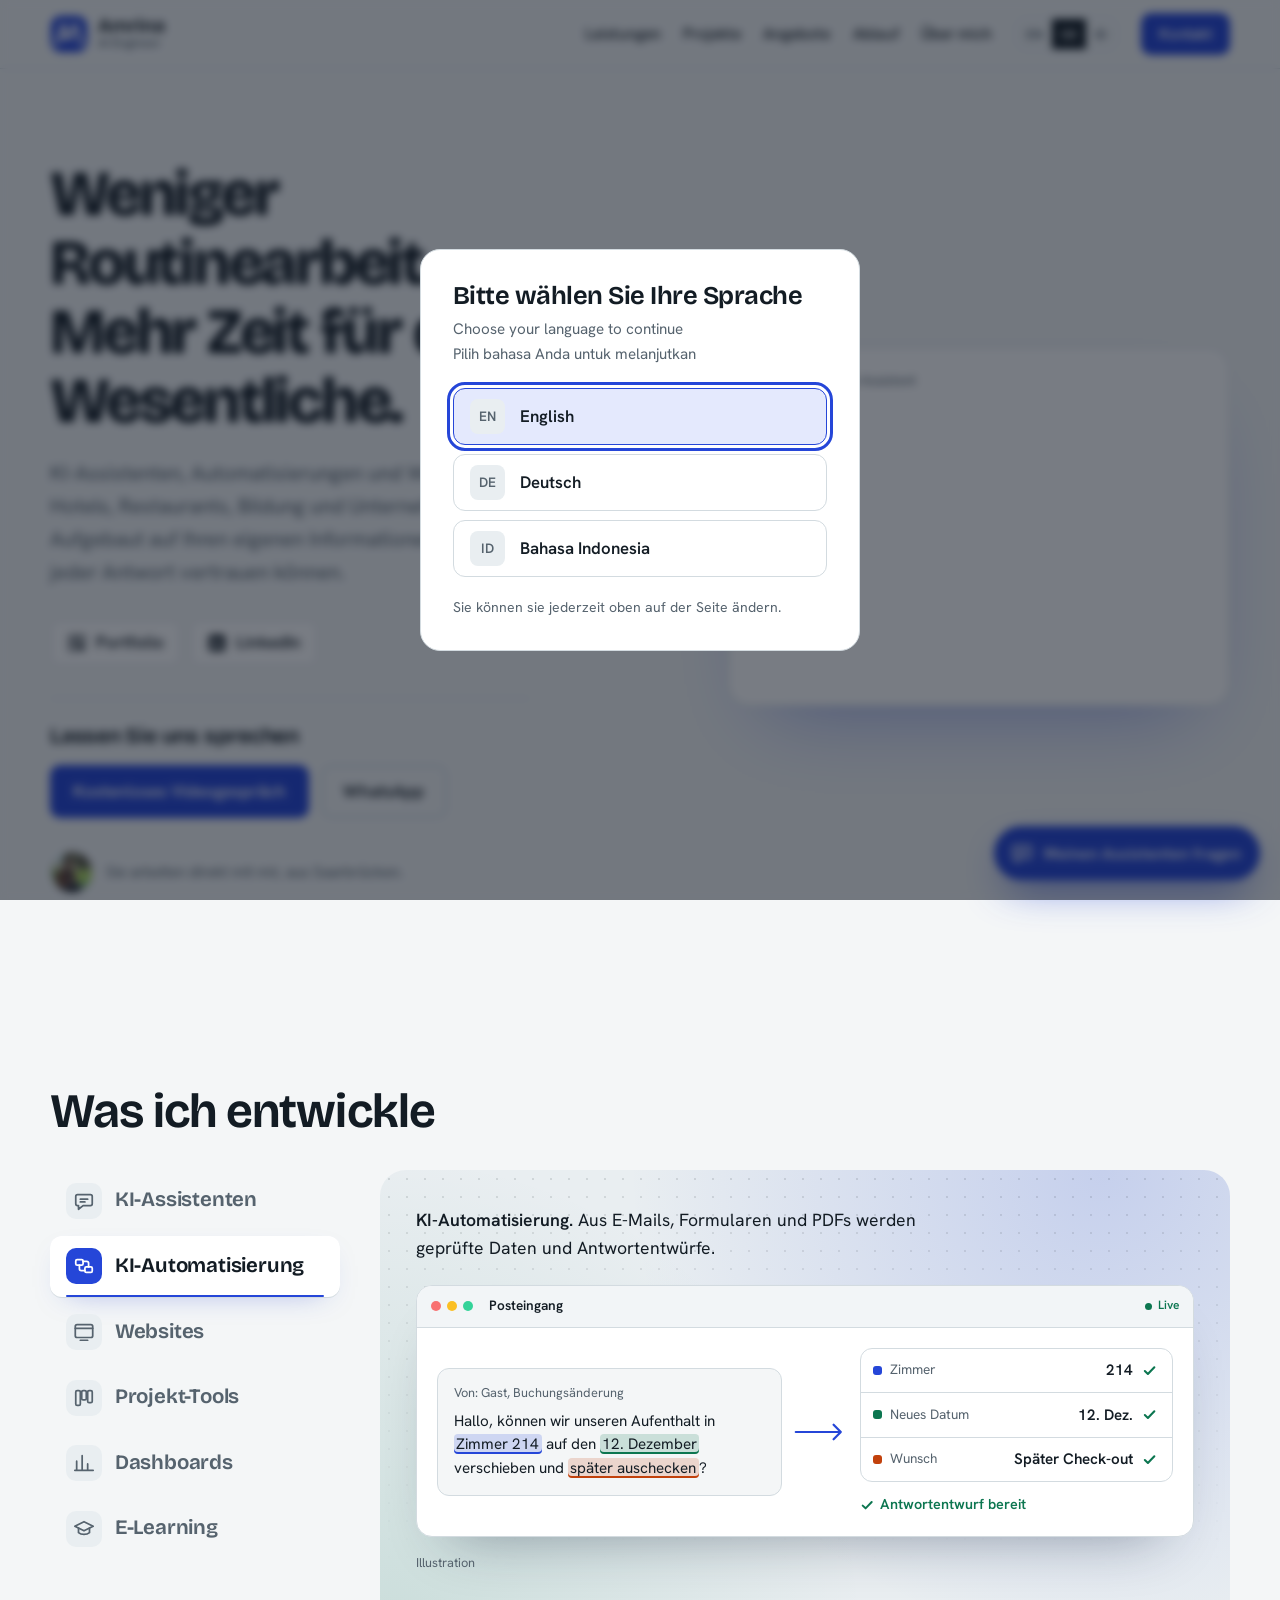
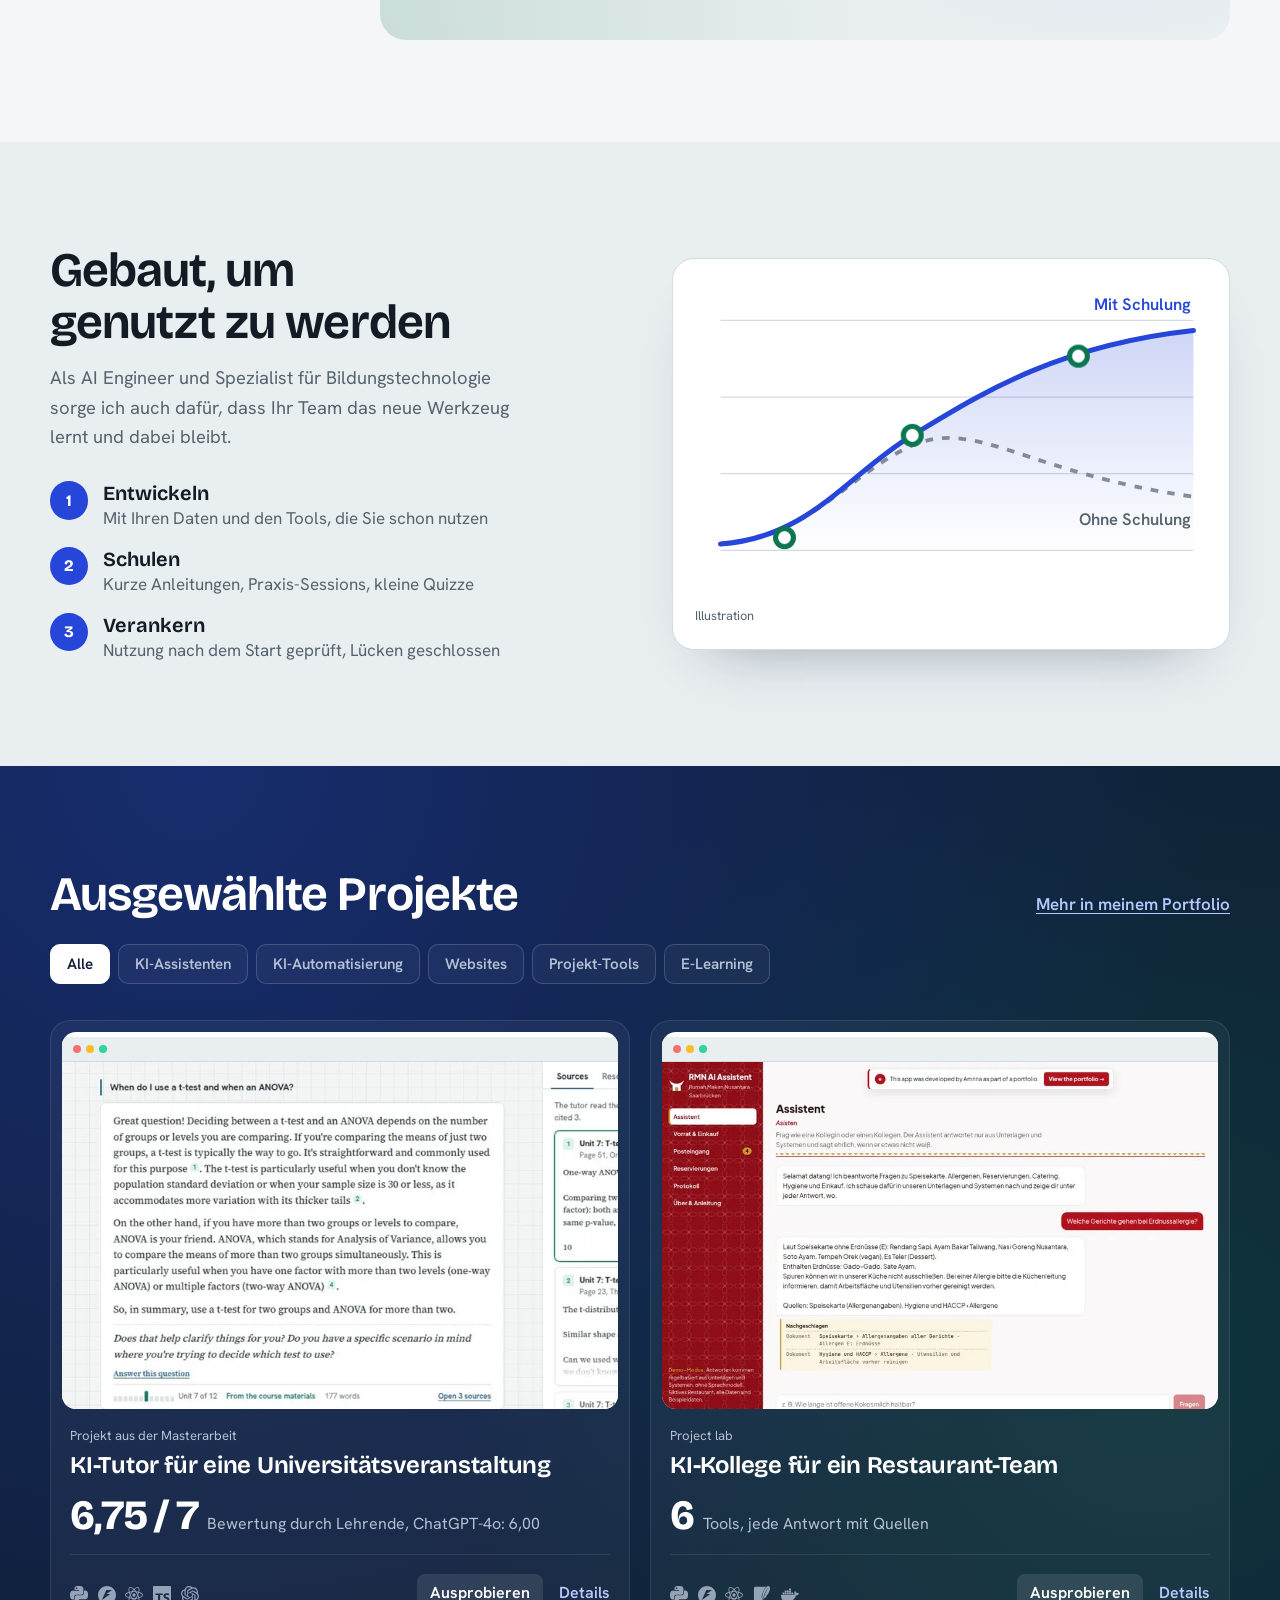
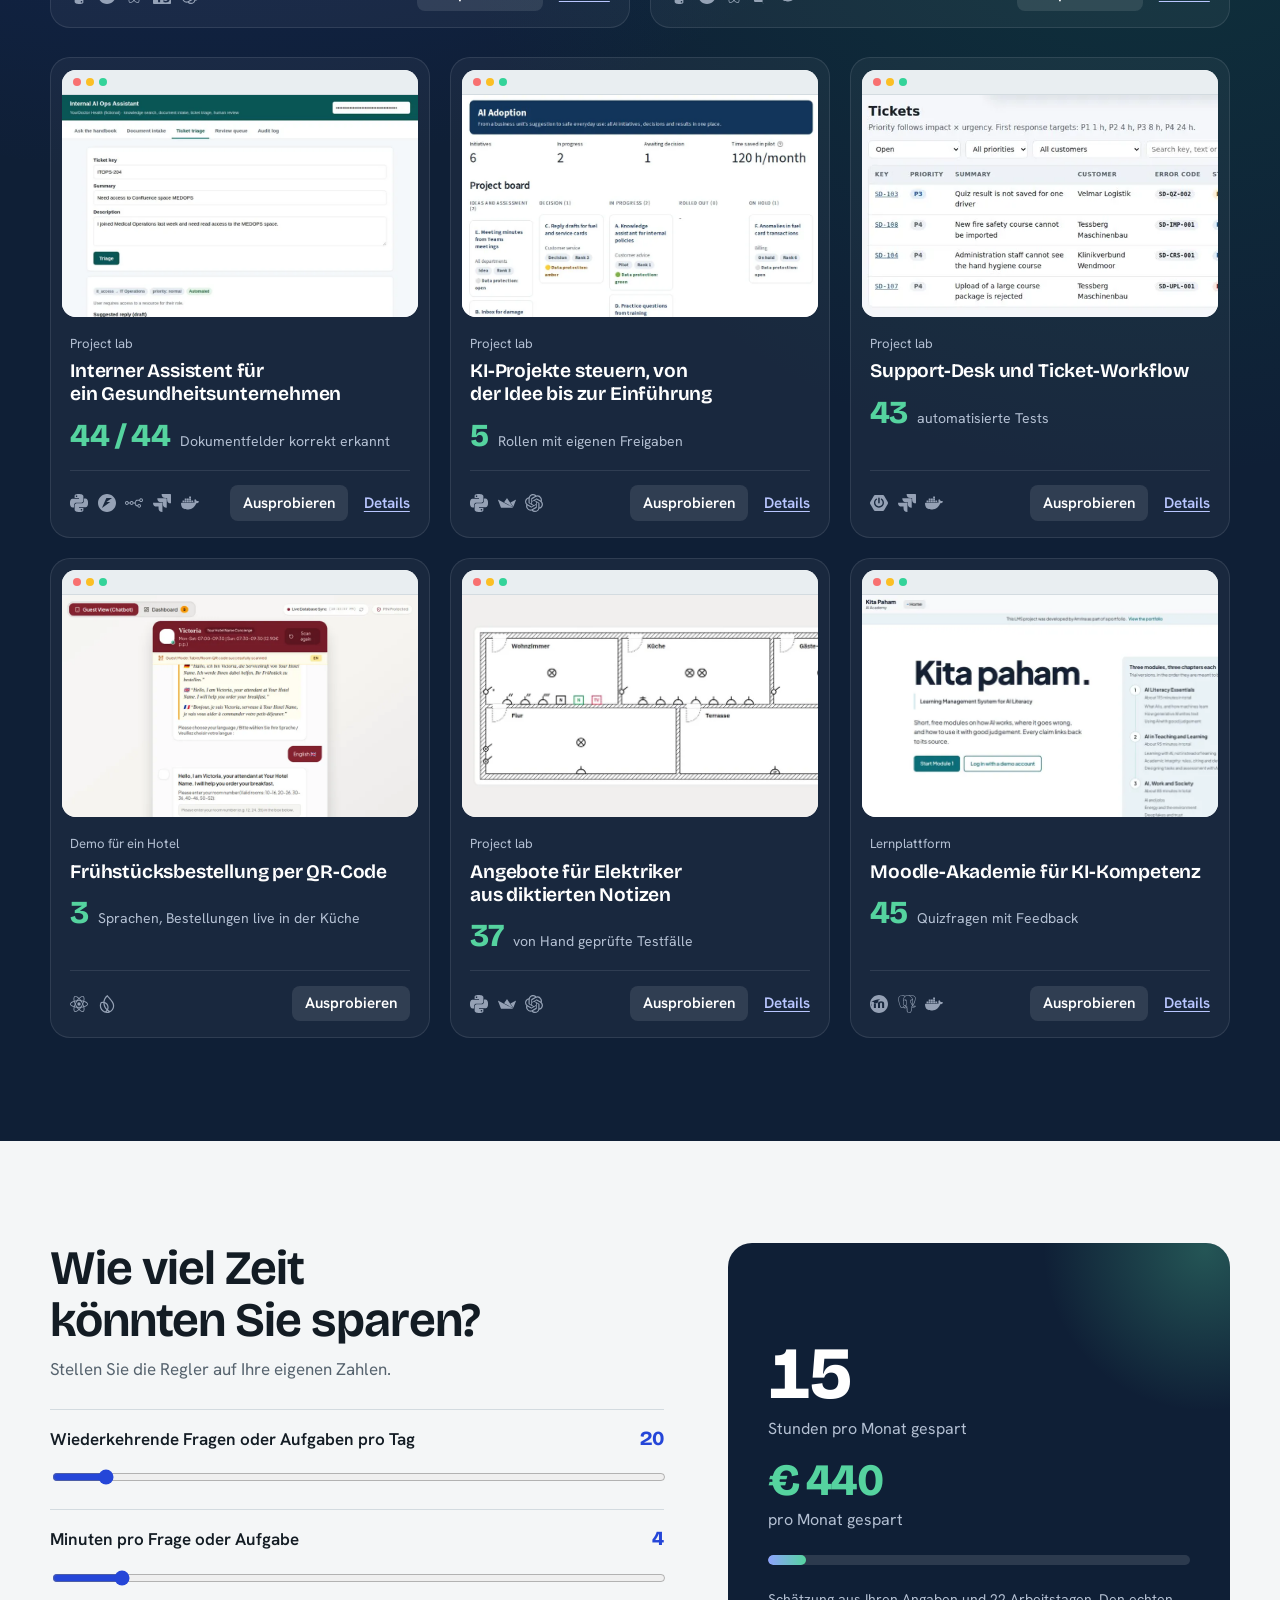
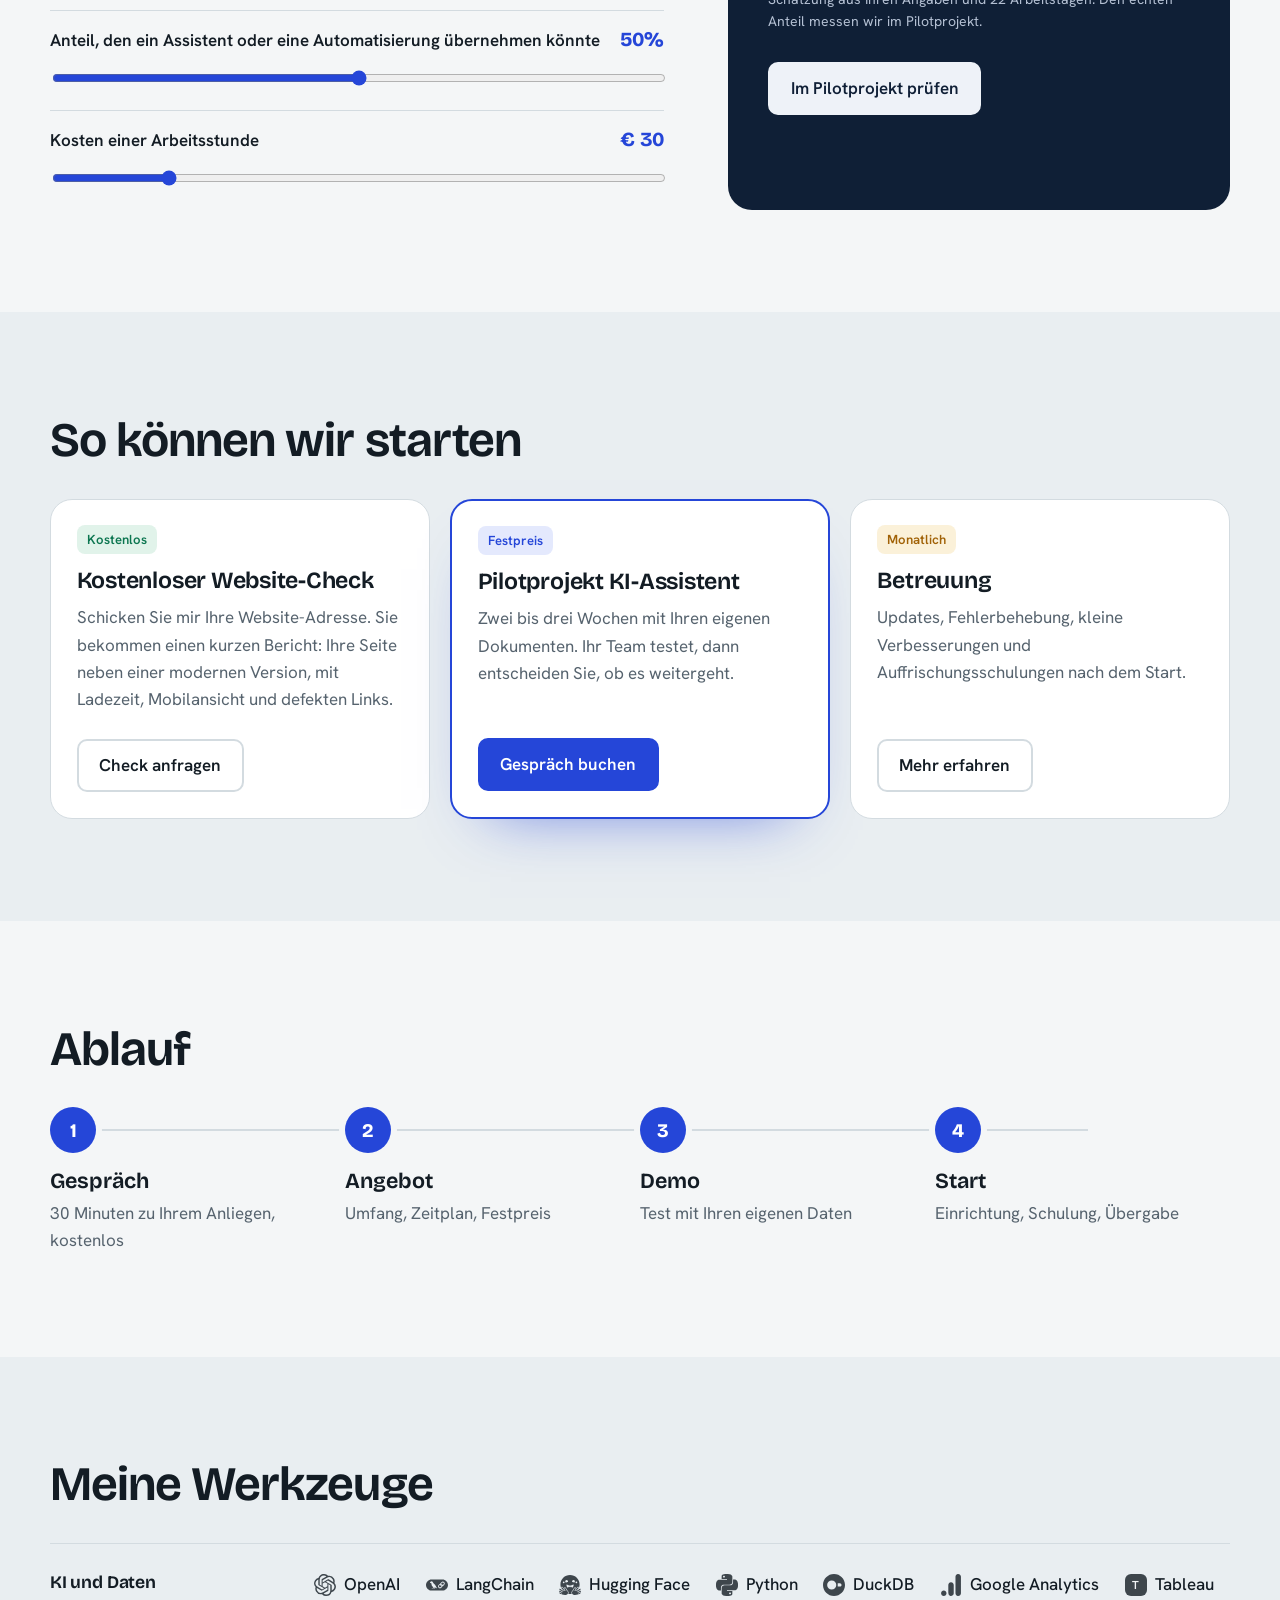
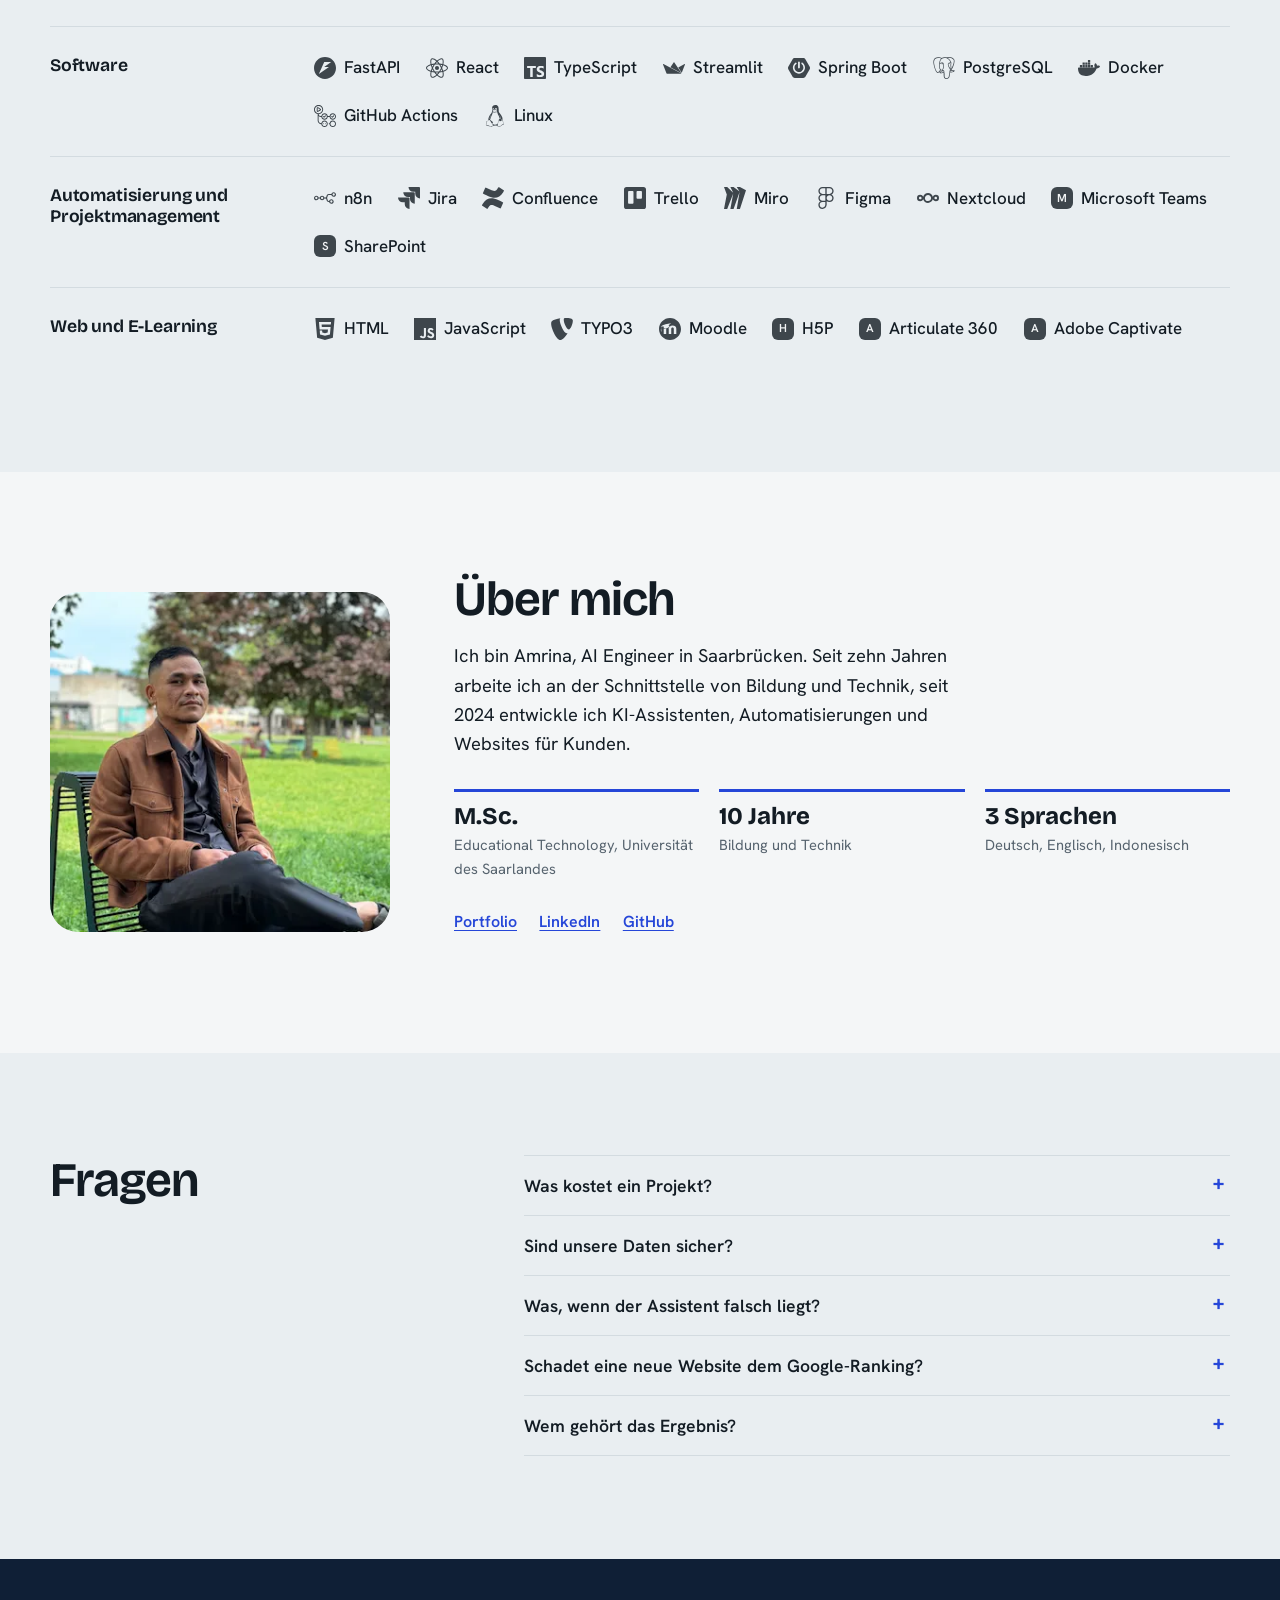
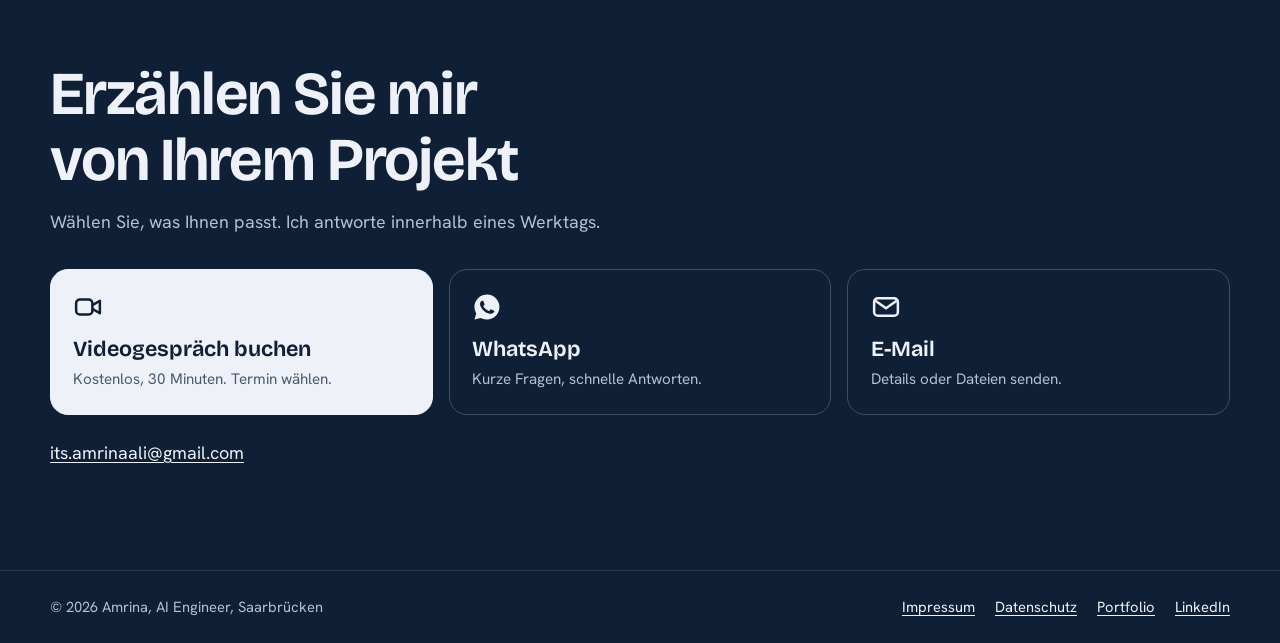
==== de/index.html @ 798f152b "Label own projects as Project lab" ====
<!doctype html>
<html lang="de">
<head>
<meta charset="utf-8">
<meta name="viewport" content="width=device-width, initial-scale=1">
<title>Amrina, AI Engineer: KI-Assistenten, Automatisierung und Websites</title>
<meta name="description" content="Hallo, ich bin Amrina, AI Engineer und Spezialist für Bildungstechnologie mit 10 Jahren Erfahrung. Ich helfe Unternehmen, Schulen und Organisationen, mit KI-Assistenten, Automatisierung und Websites Zeit zu sparen.">
<link rel="canonical" href="https://sayamrina.github.io/amrinawork/de/">
<link rel="alternate" hreflang="en" href="https://sayamrina.github.io/amrinawork/">
<link rel="alternate" hreflang="de" href="https://sayamrina.github.io/amrinawork/de/">
<link rel="alternate" hreflang="id" href="https://sayamrina.github.io/amrinawork/id/">
<link rel="alternate" hreflang="x-default" href="https://sayamrina.github.io/amrinawork/">
<meta property="og:title" content="Amrina, AI Engineer: KI-Assistenten, Automatisierung und Websites">
<meta property="og:description" content="Hallo, ich bin Amrina, AI Engineer und Spezialist für Bildungstechnologie mit 10 Jahren Erfahrung. Ich helfe Unternehmen, Schulen und Organisationen, mit KI-Assistenten, Automatisierung und Websites Zeit zu sparen.">
<meta property="og:type" content="website">
<meta property="og:url" content="https://sayamrina.github.io/amrinawork/de/">
<meta property="og:image" content="https://sayamrina.github.io/amrinawork/img/amrina.webp">
<meta name="theme-color" content="#f4f6f7" media="(prefers-color-scheme: light)">
<meta name="theme-color" content="#0f1519" media="(prefers-color-scheme: dark)">
<link rel="icon" href="../favicon.svg" type="image/svg+xml">
<link rel="stylesheet" href="../fonts.css?v=e96711f1">
<link rel="stylesheet" href="../style.css?v=e96711f1">
</head>
<body data-lang="de">
<a class="skip" href="#main">Zum Inhalt springen</a>

<header class="top">
  <div class="wrap top-in">
    <a class="brand" href="#main"><svg class="mark" aria-hidden="true" width="38" height="38" xmlns="http://www.w3.org/2000/svg" viewBox="0 0 48 48"><rect x="1" y="1" width="46" height="46" rx="13" fill="#2546d8"/><path d="M8.5 36.5L16.5 11.5 24 31 31.5 11.5 39.5 36.5" fill="none" stroke="#fff" stroke-width="4.2" stroke-linecap="round" stroke-linejoin="round"/><path d="M12.6 28h7.4" stroke="#fff" stroke-width="4.2" stroke-linecap="round"/></svg><span>Amrina<small>AI Engineer</small></span></a>
    <button class="menu-btn" aria-expanded="false" aria-controls="nav">Menü</button>
    <nav id="nav" class="nav" aria-label="Main">
      <a href="#services">Leistungen</a>
      <a href="#work">Projekte</a>
      <a href="#offers">Angebote</a>
      <a href="#process">Ablauf</a>
      <a href="#about">Über mich</a>
    </nav>
    <div class="switch" role="group" aria-label="Sprache"><a href="../" data-lang="en" hreflang="en" lang="en" title="English">EN</a><a href="../de/" data-lang="de" hreflang="de" lang="de" aria-current="true" title="Deutsch">DE</a><a href="../id/" data-lang="id" hreflang="id" lang="id" title="Bahasa Indonesia">ID</a></div>
    <a class="btn btn-small" href="#contact">Kontakt</a>
  </div>
</header>

<main id="main">
<section class="hero">
  <div class="wrap hero-in">
    <div class="hero-copy">
      <h1>Weniger Routinearbeit.<br>Mehr Zeit für das Wesentliche.</h1>
      <p class="lede">KI-Assistenten, Automatisierungen und Websites für Hotels, Restaurants, Bildung und Unternehmen. Aufgebaut auf Ihren eigenen Informationen, damit Sie jeder Antwort vertrauen können.</p>
      <div class="hero-links" role="group" aria-label="Meine Arbeit">
        <a class="pill-link" href="https://sayamrina.github.io/" target="_blank" rel="noopener"><svg width="20" height="20" viewBox="0 0 24 24" aria-hidden="true"><rect x="3" y="3" width="7.5" height="7.5" rx="2" fill="none" stroke="currentColor" stroke-width="2"/><rect x="13.5" y="3" width="7.5" height="7.5" rx="2" fill="none" stroke="currentColor" stroke-width="2"/><rect x="3" y="13.5" width="7.5" height="7.5" rx="2" fill="none" stroke="currentColor" stroke-width="2"/><rect x="13.5" y="13.5" width="7.5" height="7.5" rx="2" fill="currentColor"/></svg>Portfolio</a>
        <a class="pill-link" href="https://www.linkedin.com/in/amrina-ali-487025119/" target="_blank" rel="noopener"><svg width="20" height="20" viewBox="0 0 24 24" aria-hidden="true"><rect x="2" y="2" width="20" height="20" rx="4" fill="currentColor"/><path d="M7 10v7M7 7v.01M11 17v-7m0 3.2c0-1.9 1.2-3.2 2.9-3.2 1.6 0 2.6 1.1 2.6 3.1V17" fill="none" stroke="var(--paper)" stroke-width="2.2" stroke-linecap="round"/></svg>LinkedIn</a>
      </div>
      <p class="lets">Lassen Sie uns sprechen</p>
      <p class="actions"><a class="btn" href="https://calendar.app.google/sSNyLLXYJH6unQuL9" target="_blank" rel="noopener">Kostenloses Videogespräch</a> <a class="btn btn-line" href="https://wa.me/4915129529331?text=Hallo%20Amrina%2C%20ich%20habe%20eine%20Frage%20zu%20einem%20Projekt%3A" target="_blank" rel="noopener">WhatsApp</a></p>
      <p class="me"><img src="../img/amrina.webp" alt="Amrina" width="44" height="44">Sie arbeiten direkt mit mir, aus Saarbrücken.</p>
    </div>
    <figure class="chat" aria-label="Beispiel: ein Hotel-Assistent">
      <figcaption>Beispiel: ein Hotel-Assistent</figcaption>
      <div class="msg msg-guest">Haben Sie Zimmer mit Gartenblick? Ist das Frühstück inklusive?</div>
      <div class="typing" aria-hidden="true"><i></i><i></i><i></i></div>
      <div class="msg msg-ai">Ja, der Gartenflügel blickt auf den Innengarten und den Pool. Im Tarif „Übernachtung mit Frühstück“ ist das Frühstück enthalten<sup><a href="#src1">1</a></sup>.</div>
      <div class="source" id="src1"><span class="source-n">1</span><div><span class="source-t">Quelle</span><b>Zimmerpreise 2026.pdf</b>, Seite 2</div></div>
    </figure>
  </div>
</section>

<section id="services" class="block">
  <div class="wrap">
    <h2>Was ich entwickle</h2>
    <div class="bench">
      <div class="tabs" role="tablist" aria-label="Was ich entwickle">
<button role="tab" id="tab-chat" aria-controls="panel-chat" aria-selected="true"><svg class="tab-ic" width="22" height="22" viewBox="0 0 24 24" aria-hidden="true" fill="none" stroke="currentColor" stroke-width="1.9" stroke-linecap="round" stroke-linejoin="round"><path d="M5 5h14a2 2 0 0 1 2 2v8a2 2 0 0 1-2 2h-8l-5 4v-4H5a2 2 0 0 1-2-2V7a2 2 0 0 1 2-2z"/><path d="M8 10h8M8 13h5"/></svg><span>KI-Assistenten</span><i class="prog" aria-hidden="true"></i></button>
<button role="tab" id="tab-auto" aria-controls="panel-auto" aria-selected="false" tabindex="-1"><svg class="tab-ic" width="22" height="22" viewBox="0 0 24 24" aria-hidden="true" fill="none" stroke="currentColor" stroke-width="1.9" stroke-linecap="round" stroke-linejoin="round"><rect x="3" y="5" width="8" height="6" rx="1.5"/><rect x="13" y="13" width="8" height="6" rx="1.5"/><path d="M7 11v4a2 2 0 0 0 2 2h4M17 13V9a2 2 0 0 0-2-2h-4"/></svg><span>KI-Automatisierung</span><i class="prog" aria-hidden="true"></i></button>
<button role="tab" id="tab-web" aria-controls="panel-web" aria-selected="false" tabindex="-1"><svg class="tab-ic" width="22" height="22" viewBox="0 0 24 24" aria-hidden="true" fill="none" stroke="currentColor" stroke-width="1.9" stroke-linecap="round" stroke-linejoin="round"><rect x="2.5" y="4" width="19" height="14" rx="2"/><path d="M2.5 8h19M8 21h8"/></svg><span>Websites</span><i class="prog" aria-hidden="true"></i></button>
<button role="tab" id="tab-pm" aria-controls="panel-pm" aria-selected="false" tabindex="-1"><svg class="tab-ic" width="22" height="22" viewBox="0 0 24 24" aria-hidden="true" fill="none" stroke="currentColor" stroke-width="1.9" stroke-linecap="round" stroke-linejoin="round"><rect x="3" y="4" width="5" height="16" rx="1.5"/><rect x="9.5" y="4" width="5" height="10" rx="1.5"/><rect x="16" y="4" width="5" height="13" rx="1.5"/></svg><span>Projekt-Tools</span><i class="prog" aria-hidden="true"></i></button>
<button role="tab" id="tab-dash" aria-controls="panel-dash" aria-selected="false" tabindex="-1"><svg class="tab-ic" width="22" height="22" viewBox="0 0 24 24" aria-hidden="true" fill="none" stroke="currentColor" stroke-width="1.9" stroke-linecap="round" stroke-linejoin="round"><path d="M4 20V10M10 20V4M16 20v-7M22 20H2"/></svg><span>Dashboards</span><i class="prog" aria-hidden="true"></i></button>
<button role="tab" id="tab-learn" aria-controls="panel-learn" aria-selected="false" tabindex="-1"><svg class="tab-ic" width="22" height="22" viewBox="0 0 24 24" aria-hidden="true" fill="none" stroke="currentColor" stroke-width="1.9" stroke-linecap="round" stroke-linejoin="round"><path d="M2 9l10-5 10 5-10 5-10-5z"/><path d="M6 11v5c3 2.5 9 2.5 12 0v-5"/></svg><span>E-Learning</span><i class="prog" aria-hidden="true"></i></button>
      </div>
      <div class="stage">
<div class="panel run" role="tabpanel" id="panel-chat" aria-labelledby="tab-chat">
  <p class="panel-line"><b>KI-Assistenten.</b> Antwortet aus Ihren Dokumenten, zeigt die Quelle und übergibt an Ihr Team, wenn er unsicher ist.</p>
  <div class="win">
  <div class="win-bar"><i></i><i></i><i></i><span class="win-title">Gäste-Assistent</span><span class="live">Live</span></div>
  <div class="win-body"><div class="vz-chat">
  <div class="b b-guest s1">Darf ich meinen Hund mitbringen?</div>
  <div class="dots s2" aria-hidden="true"><i></i><i></i><i></i></div>
  <div class="b b-ai s3">Dazu finde ich nichts in unserer Hausordnung. Ich habe Ihre Frage an die Rezeption weitergegeben.</div>
  <div class="handover s4"><svg width="18" height="18" viewBox="0 0 20 20" aria-hidden="true"><circle cx="10" cy="7" r="3.2" fill="currentColor"/><path d="M3.5 17c.8-3.2 3.4-5 6.5-5s5.7 1.8 6.5 5" fill="currentColor"/></svg>Übergeben an: Rezeption</div>
  <div class="toast s5"><svg class="ck" width="16" height="16" viewBox="0 0 16 16" aria-hidden="true"><path d="M3 8.5l3.2 3L13 4.5" fill="none" stroke="currentColor" stroke-width="2.2" stroke-linecap="round" stroke-linejoin="round"/></svg>Rezeption informiert</div>
</div></div>
</div>
  <p class="panel-cap">Illustration</p>
</div>
<div class="panel" role="tabpanel" id="panel-auto" aria-labelledby="tab-auto" hidden>
  <p class="panel-line"><b>KI-Automatisierung.</b> Aus E-Mails, Formularen und PDFs werden geprüfte Daten und Antwortentwürfe.</p>
  <div class="win">
  <div class="win-bar"><i></i><i></i><i></i><span class="win-title">Posteingang</span><span class="live">Live</span></div>
  <div class="win-body"><div class="vz-auto">
  <div class="mail"><p class="mail-from">Von: Gast, Buchungsänderung</p><p>Hallo, können wir unseren Aufenthalt in <mark class="hl h1">Zimmer 214</mark> auf den <mark class="hl h2">12. Dezember</mark> verschieben und <mark class="hl h3">später auschecken</mark>?</p><span class="scan" aria-hidden="true"></span></div>
  <svg class="flow" width="54" height="24" viewBox="0 0 60 24" aria-hidden="true"><path d="M2 12h50m-8-8 8 8-8 8" fill="none" stroke="currentColor" stroke-width="2.5" stroke-linecap="round" stroke-linejoin="round"/></svg>
  <div class="fields"><ul><li class="f1"><span><i class="dot h1"></i>Zimmer</span><b>214</b><svg class="ck" width="16" height="16" viewBox="0 0 16 16" aria-hidden="true"><path d="M3 8.5l3.2 3L13 4.5" fill="none" stroke="currentColor" stroke-width="2.2" stroke-linecap="round" stroke-linejoin="round"/></svg></li><li class="f2"><span><i class="dot h2"></i>Neues Datum</span><b>12. Dez.</b><svg class="ck" width="16" height="16" viewBox="0 0 16 16" aria-hidden="true"><path d="M3 8.5l3.2 3L13 4.5" fill="none" stroke="currentColor" stroke-width="2.2" stroke-linecap="round" stroke-linejoin="round"/></svg></li><li class="f3"><span><i class="dot h3"></i>Wunsch</span><b>Später Check-out</b><svg class="ck" width="16" height="16" viewBox="0 0 16 16" aria-hidden="true"><path d="M3 8.5l3.2 3L13 4.5" fill="none" stroke="currentColor" stroke-width="2.2" stroke-linecap="round" stroke-linejoin="round"/></svg></li></ul><p class="done"><svg class="ck" width="16" height="16" viewBox="0 0 16 16" aria-hidden="true"><path d="M3 8.5l3.2 3L13 4.5" fill="none" stroke="currentColor" stroke-width="2.2" stroke-linecap="round" stroke-linejoin="round"/></svg>Antwortentwurf bereit</p></div>
</div></div>
</div>
  <p class="panel-cap">Illustration</p>
</div>
<div class="panel" role="tabpanel" id="panel-web" aria-labelledby="tab-web" hidden>
  <p class="panel-line"><b>Websites.</b> Schnelle, mobile Websites und Relaunches, die Marke und Google-Ranking erhalten.</p>
  <div class="win">
  <div class="win-bar"><i></i><i></i><i></i><span class="win-title">Website</span><span class="live">Live</span></div>
  <div class="win-body"><div class="vz-web">
  <div class="browser"><div class="bar"><i></i><i></i><i></i><span></span></div><div class="viewport"><img src="../img/web.webp" alt="" width="900" height="563" loading="lazy"></div></div>
  <div class="phone"><img src="../img/web.webp" alt="" width="900" height="563" loading="lazy"></div>
  <ul class="checks"><li class="c1"><svg class="ck" width="16" height="16" viewBox="0 0 16 16" aria-hidden="true"><path d="M3 8.5l3.2 3L13 4.5" fill="none" stroke="currentColor" stroke-width="2.2" stroke-linecap="round" stroke-linejoin="round"/></svg>Mobil optimiert</li><li class="c2"><svg class="ck" width="16" height="16" viewBox="0 0 16 16" aria-hidden="true"><path d="M3 8.5l3.2 3L13 4.5" fill="none" stroke="currentColor" stroke-width="2.2" stroke-linecap="round" stroke-linejoin="round"/></svg>Schnell geladen</li><li class="c3"><svg class="ck" width="16" height="16" viewBox="0 0 16 16" aria-hidden="true"><path d="M3 8.5l3.2 3L13 4.5" fill="none" stroke="currentColor" stroke-width="2.2" stroke-linecap="round" stroke-linejoin="round"/></svg>SEO erhalten</li></ul>
</div></div>
</div>
  <p class="panel-cap">Illustration</p>
</div>
<div class="panel" role="tabpanel" id="panel-pm" aria-labelledby="tab-pm" hidden>
  <p class="panel-line"><b>Projekt-Tools.</b> Tickets, Freigaben und Aufgabenboards mit Rollen, verbunden mit Jira, Trello oder Teams.</p>
  <div class="win">
  <div class="win-bar"><i></i><i></i><i></i><span class="win-title">Team-Board</span><span class="live">Live</span></div>
  <div class="win-body"><div class="vz-pm">
  <div class="col"><h4>Offen</h4>
    <div class="card new"><em class="p p1">P1</em><span>Gästebeschwerde beantworten</span><small class="assign">Zugewiesen: Rezeption</small></div>
    <div class="card"><em class="p p2">P2</em><span>Preisliste aktualisieren</span></div>
  </div>
  <div class="col"><h4>In Arbeit</h4><div class="card"><em class="p p3">P3</em><span>Jahresendangebot vorbereiten</span><div class="mini-track"><i></i></div></div></div>
  <div class="col"><h4>Erledigt</h4><div class="card done"><svg class="ck" width="16" height="16" viewBox="0 0 16 16" aria-hidden="true"><path d="M3 8.5l3.2 3L13 4.5" fill="none" stroke="currentColor" stroke-width="2.2" stroke-linecap="round" stroke-linejoin="round"/></svg><span>Neue Speisekarte online</span></div></div>
  <p class="pm-note">Neues Ticket aus einer E-Mail, automatisch eingestuft und zugewiesen</p>
</div></div>
</div>
  <p class="panel-cap">Illustration</p>
</div>
<div class="panel" role="tabpanel" id="panel-dash" aria-labelledby="tab-dash" hidden>
  <p class="panel-line"><b>Dashboards.</b> Ihre Kennzahlen auf einen Blick, automatisch aktualisiert.</p>
  <div class="win">
  <div class="win-bar"><i></i><i></i><i></i><span class="win-title">Übersicht</span><span class="live">Live</span></div>
  <div class="win-body"><div class="vz-dash">
  <div class="kpis"><div><b class="count" data-to="+18 %">+18 %</b><span>Direktbuchungen</span></div><div><b class="count" data-to="4">4</b><span>Offene Anfragen</span></div></div>
  <p class="dash-t">Buchungen pro Monat</p>
  <svg class="bars" width="300" height="140" viewBox="0 0 300 100" preserveAspectRatio="none" aria-hidden="true"><rect class="r" style="--i:0" x="4" y="62" width="17" height="38" rx="3"/><rect class="r" style="--i:1" x="29" y="56" width="17" height="44" rx="3"/><rect class="r" style="--i:2" x="54" y="59" width="17" height="41" rx="3"/><rect class="r" style="--i:3" x="79" y="48" width="17" height="52" rx="3"/><rect class="r" style="--i:4" x="104" y="42" width="17" height="58" rx="3"/><rect class="r" style="--i:5" x="129" y="45" width="17" height="55" rx="3"/><rect class="r" style="--i:6" x="154" y="34" width="17" height="66" rx="3"/><rect class="r" style="--i:7" x="179" y="28" width="17" height="72" rx="3"/><rect class="r" style="--i:8" x="204" y="31" width="17" height="69" rx="3"/><rect class="r" style="--i:9" x="229" y="20" width="17" height="80" rx="3"/><rect class="r" style="--i:10" x="254" y="14" width="17" height="86" rx="3"/><rect class="r" style="--i:11" x="279" y="6" width="17" height="94" rx="3"/><polyline class="trend" points="12.5,54 37.5,48 62.5,51 87.5,40 112.5,34 137.5,37 162.5,26 187.5,20 212.5,23 237.5,12 262.5,6 287.5,-2" fill="none" vector-effect="non-scaling-stroke"/></svg>
</div></div>
</div>
  <p class="panel-cap">Beispieldaten</p>
</div>
<div class="panel" role="tabpanel" id="panel-learn" aria-labelledby="tab-learn" hidden>
  <p class="panel-line"><b>E-Learning.</b> Moodle-Plattformen, interaktive Kurse und KI-Tutoren.</p>
  <div class="win">
  <div class="win-bar"><i></i><i></i><i></i><span class="win-title">Kurs</span><span class="live">Live</span></div>
  <div class="win-body"><div class="vz-learn">
  <ul class="mods"><li style="--w:100%"><span>Modul 1</span><div class="track"><i></i></div><svg class="ck" width="16" height="16" viewBox="0 0 16 16" aria-hidden="true"><path d="M3 8.5l3.2 3L13 4.5" fill="none" stroke="currentColor" stroke-width="2.2" stroke-linecap="round" stroke-linejoin="round"/></svg></li><li style="--w:60%"><span>Modul 2</span><div class="track"><i></i></div><em>60%</em></li><li style="--w:0%"><span>Modul 3</span><div class="track"><i></i></div><em class="unlock">Freigeschaltet</em></li></ul>
  <div class="award"><svg width="64" height="64" viewBox="0 0 48 48" aria-hidden="true"><circle cx="24" cy="20" r="15" fill="currentColor"/><path d="M15 32l-4 12 7-3 4 6 2-14m9-1 4 12-7-3-4 6-2-14" fill="currentColor" opacity=".55"/><path d="M24 11l2.8 5.7 6.2.9-4.5 4.4 1 6.2L24 25.3l-5.5 2.9 1-6.2-4.5-4.4 6.2-.9z" fill="#fff"/></svg><div><b>Badge erhalten</b><span>Zertifikat PDF</span></div></div>
</div></div>
</div>
  <p class="panel-cap">Illustration</p>
</div>
      </div>
    </div>
  </div>
</section>

<section id="adopt" class="block block-tint">
  <div class="wrap adopt">
    <div>
      <h2>Gebaut, um genutzt zu werden</h2>
      <p class="adopt-p">Als AI Engineer und Spezialist für Bildungstechnologie sorge ich auch dafür, dass Ihr Team das neue Werkzeug lernt und dabei bleibt.</p>
      <ol class="adopt-steps"><li><b>Entwickeln</b><span>Mit Ihren Daten und den Tools, die Sie schon nutzen</span></li><li><b>Schulen</b><span>Kurze Anleitungen, Praxis-Sessions, kleine Quizze</span></li><li><b>Verankern</b><span>Nutzung nach dem Start geprüft, Lücken geschlossen</span></li></ol>
    </div>
    <figure class="curve-card"><svg class="curve" viewBox="0 0 400 240" width="400" height="240" role="img" aria-label="Mit Schulung / Ohne Schulung">
  <defs><linearGradient id="cg-de" x1="0" x2="0" y1="0" y2="1"><stop offset="0" stop-color="currentColor" stop-opacity=".22"/><stop offset="1" stop-color="currentColor" stop-opacity="0"/></linearGradient></defs>
  <path class="grid" d="M20 210H390M20 150H390M20 90H390M20 30H390"/>
  <path class="with-fill" d="M20 205 C 90 200, 120 150, 170 120 S 280 50, 390 38 V210 H20Z" fill="url(#cg-de)"/>
  <path class="without" d="M20 205 C 90 200, 120 150, 170 128 S 260 150, 390 168"/>
  <path class="with" d="M20 205 C 90 200, 120 150, 170 120 S 280 50, 390 38"/>
  <g class="marks"><circle cx="70" cy="200" r="7"/><circle cx="170" cy="120" r="7"/><circle cx="300" cy="58" r="7"/></g>
  <text x="388" y="190" text-anchor="end" class="lbl-without">Ohne Schulung</text><text x="388" y="22" text-anchor="end" class="lbl-with">Mit Schulung</text>
</svg><figcaption>Illustration</figcaption></figure>
  </div>
</section>

<section id="work" class="block block-dark">
  <div class="wrap">
    <div class="head-row"><h2>Ausgewählte Projekte</h2><a href="https://sayamrina.github.io/" target="_blank" rel="noopener">Mehr in meinem Portfolio</a></div>
    <div class="filters" role="group" aria-label="Ausgewählte Projekte"><button type="button" aria-pressed="true" data-cat="all">Alle</button><button type="button" aria-pressed="false" data-cat="chat">KI-Assistenten</button><button type="button" aria-pressed="false" data-cat="auto">KI-Automatisierung</button><button type="button" aria-pressed="false" data-cat="web">Websites</button><button type="button" aria-pressed="false" data-cat="pm">Projekt-Tools</button><button type="button" aria-pressed="false" data-cat="learn">E-Learning</button></div>
    <div class="cases">
<article class="case big" data-cats="chat learn">
  <a class="shot" href="https://sayamrina.github.io/erm-tutorai-2/open.html" target="_blank" rel="noopener" tabindex="-1" aria-hidden="true">
    <span class="shot-bar"><i></i><i></i><i></i></span>
    <img src="../img/erm.webp" alt="" loading="lazy">
    <span class="shot-cta">Ausprobieren</span>
  </a>
  <div class="case-body">
    <p class="kind">Projekt aus der Masterarbeit</p>
    <h3>KI-Tutor für eine Universitätsveranstaltung</h3>
    <p class="metric"><b>6,75 / 7</b><span>Bewertung durch Lehrende, ChatGPT-4o: 6,00</span></p>
    <div class="case-foot"><span class="stack"><span title="Python"><svg aria-hidden="true" fill="currentColor" width="18" height="18" viewBox="0 0 24 24" xmlns="http://www.w3.org/2000/svg"><path d="M14.25.18l.9.2.73.26.59.3.45.32.34.34.25.34.16.33.1.3.04.26.02.2-.01.13V8.5l-.05.63-.13.55-.21.46-.26.38-.3.31-.33.25-.35.19-.35.14-.33.1-.3.07-.26.04-.21.02H8.77l-.69.05-.59.14-.5.22-.41.27-.33.32-.27.35-.2.36-.15.37-.1.35-.07.32-.04.27-.02.21v3.06H3.17l-.21-.03-.28-.07-.32-.12-.35-.18-.36-.26-.36-.36-.35-.46-.32-.59-.28-.73-.21-.88-.14-1.05-.05-1.23.06-1.22.16-1.04.24-.87.32-.71.36-.57.4-.44.42-.33.42-.24.4-.16.36-.1.32-.05.24-.01h.16l.06.01h8.16v-.83H6.18l-.01-2.75-.02-.37.05-.34.11-.31.17-.28.25-.26.31-.23.38-.2.44-.18.51-.15.58-.12.64-.1.71-.06.77-.04.84-.02 1.27.05zm-6.3 1.98l-.23.33-.08.41.08.41.23.34.33.22.41.09.41-.09.33-.22.23-.34.08-.41-.08-.41-.23-.33-.33-.22-.41-.09-.41.09zm13.09 3.95l.28.06.32.12.35.18.36.27.36.35.35.47.32.59.28.73.21.88.14 1.04.05 1.23-.06 1.23-.16 1.04-.24.86-.32.71-.36.57-.4.45-.42.33-.42.24-.4.16-.36.09-.32.05-.24.02-.16-.01h-8.22v.82h5.84l.01 2.76.02.36-.05.34-.11.31-.17.29-.25.25-.31.24-.38.2-.44.17-.51.15-.58.13-.64.09-.71.07-.77.04-.84.01-1.27-.04-1.07-.14-.9-.2-.73-.25-.59-.3-.45-.33-.34-.34-.25-.34-.16-.33-.1-.3-.04-.25-.02-.2.01-.13v-5.34l.05-.64.13-.54.21-.46.26-.38.3-.32.33-.24.35-.2.35-.14.33-.1.3-.06.26-.04.21-.02.13-.01h5.84l.69-.05.59-.14.5-.21.41-.28.33-.32.27-.35.2-.36.15-.36.1-.35.07-.32.04-.28.02-.21V6.07h2.09l.14.01zm-6.47 14.25l-.23.33-.08.41.08.41.23.33.33.23.41.08.41-.08.33-.23.23-.33.08-.41-.08-.41-.23-.33-.33-.23-.41-.08-.41.08z"/></svg><span class="sr">Python</span></span><span title="FastAPI"><svg aria-hidden="true" fill="currentColor" width="18" height="18" viewBox="0 0 24 24" xmlns="http://www.w3.org/2000/svg"><path d="M12 .0387C5.3729.0384.0003 5.3931 0 11.9988c-.001 6.6066 5.372 11.9628 12 11.9625 6.628.0003 12.001-5.3559 12-11.9625-.0003-6.6057-5.3729-11.9604-12-11.96m-.829 5.4153h7.55l-7.5805 5.3284h5.1828L5.279 18.5436q2.9466-6.5444 5.892-13.0896"/></svg><span class="sr">FastAPI</span></span><span title="React"><svg aria-hidden="true" fill="currentColor" width="18" height="18" viewBox="0 0 24 24" xmlns="http://www.w3.org/2000/svg"><path d="M14.23 12.004a2.236 2.236 0 0 1-2.235 2.236 2.236 2.236 0 0 1-2.236-2.236 2.236 2.236 0 0 1 2.235-2.236 2.236 2.236 0 0 1 2.236 2.236zm2.648-10.69c-1.346 0-3.107.96-4.888 2.622-1.78-1.653-3.542-2.602-4.887-2.602-.41 0-.783.093-1.106.278-1.375.793-1.683 3.264-.973 6.365C1.98 8.917 0 10.42 0 12.004c0 1.59 1.99 3.097 5.043 4.03-.704 3.113-.39 5.588.988 6.38.32.187.69.275 1.102.275 1.345 0 3.107-.96 4.888-2.624 1.78 1.654 3.542 2.603 4.887 2.603.41 0 .783-.09 1.106-.275 1.374-.792 1.683-3.263.973-6.365C22.02 15.096 24 13.59 24 12.004c0-1.59-1.99-3.097-5.043-4.032.704-3.11.39-5.587-.988-6.38-.318-.184-.688-.277-1.092-.278zm-.005 1.09v.006c.225 0 .406.044.558.127.666.382.955 1.835.73 3.704-.054.46-.142.945-.25 1.44-.96-.236-2.006-.417-3.107-.534-.66-.905-1.345-1.727-2.035-2.447 1.592-1.48 3.087-2.292 4.105-2.295zm-9.77.02c1.012 0 2.514.808 4.11 2.28-.686.72-1.37 1.537-2.02 2.442-1.107.117-2.154.298-3.113.538-.112-.49-.195-.964-.254-1.42-.23-1.868.054-3.32.714-3.707.19-.09.4-.127.563-.132zm4.882 3.05c.455.468.91.992 1.36 1.564-.44-.02-.89-.034-1.345-.034-.46 0-.915.01-1.36.034.44-.572.895-1.096 1.345-1.565zM12 8.1c.74 0 1.477.034 2.202.093.406.582.802 1.203 1.183 1.86.372.64.71 1.29 1.018 1.946-.308.655-.646 1.31-1.013 1.95-.38.66-.773 1.288-1.18 1.87-.728.063-1.466.098-2.21.098-.74 0-1.477-.035-2.202-.093-.406-.582-.802-1.204-1.183-1.86-.372-.64-.71-1.29-1.018-1.946.303-.657.646-1.313 1.013-1.954.38-.66.773-1.286 1.18-1.868.728-.064 1.466-.098 2.21-.098zm-3.635.254c-.24.377-.48.763-.704 1.16-.225.39-.435.782-.635 1.174-.265-.656-.49-1.31-.676-1.947.64-.15 1.315-.283 2.015-.386zm7.26 0c.695.103 1.365.23 2.006.387-.18.632-.405 1.282-.66 1.933-.2-.39-.41-.783-.64-1.174-.225-.392-.465-.774-.705-1.146zm3.063.675c.484.15.944.317 1.375.498 1.732.74 2.852 1.708 2.852 2.476-.005.768-1.125 1.74-2.857 2.475-.42.18-.88.342-1.355.493-.28-.958-.646-1.956-1.1-2.98.45-1.017.81-2.01 1.085-2.964zm-13.395.004c.278.96.645 1.957 1.1 2.98-.45 1.017-.812 2.01-1.086 2.964-.484-.15-.944-.318-1.37-.5-1.732-.737-2.852-1.706-2.852-2.474 0-.768 1.12-1.742 2.852-2.476.42-.18.88-.342 1.356-.494zm11.678 4.28c.265.657.49 1.312.676 1.948-.64.157-1.316.29-2.016.39.24-.375.48-.762.705-1.158.225-.39.435-.788.636-1.18zm-9.945.02c.2.392.41.783.64 1.175.23.39.465.772.705 1.143-.695-.102-1.365-.23-2.006-.386.18-.63.406-1.282.66-1.933zM17.92 16.32c.112.493.2.968.254 1.423.23 1.868-.054 3.32-.714 3.708-.147.09-.338.128-.563.128-1.012 0-2.514-.807-4.11-2.28.686-.72 1.37-1.536 2.02-2.44 1.107-.118 2.154-.3 3.113-.54zm-11.83.01c.96.234 2.006.415 3.107.532.66.905 1.345 1.727 2.035 2.446-1.595 1.483-3.092 2.295-4.11 2.295-.22-.005-.406-.05-.553-.132-.666-.38-.955-1.834-.73-3.703.054-.46.142-.944.25-1.438zm4.56.64c.44.02.89.034 1.345.034.46 0 .915-.01 1.36-.034-.44.572-.895 1.095-1.345 1.565-.455-.47-.91-.993-1.36-1.565z"/></svg><span class="sr">React</span></span><span title="TypeScript"><svg aria-hidden="true" fill="currentColor" width="18" height="18" viewBox="0 0 24 24" xmlns="http://www.w3.org/2000/svg"><path d="M1.125 0C.502 0 0 .502 0 1.125v21.75C0 23.498.502 24 1.125 24h21.75c.623 0 1.125-.502 1.125-1.125V1.125C24 .502 23.498 0 22.875 0zm17.363 9.75c.612 0 1.154.037 1.627.111a6.38 6.38 0 0 1 1.306.34v2.458a3.95 3.95 0 0 0-.643-.361 5.093 5.093 0 0 0-.717-.26 5.453 5.453 0 0 0-1.426-.2c-.3 0-.573.028-.819.086a2.1 2.1 0 0 0-.623.242c-.17.104-.3.229-.393.374a.888.888 0 0 0-.14.49c0 .196.053.373.156.529.104.156.252.304.443.444s.423.276.696.41c.273.135.582.274.926.416.47.197.892.407 1.266.628.374.222.695.473.963.753.268.279.472.598.614.957.142.359.214.776.214 1.253 0 .657-.125 1.21-.373 1.656a3.033 3.033 0 0 1-1.012 1.085 4.38 4.38 0 0 1-1.487.596c-.566.12-1.163.18-1.79.18a9.916 9.916 0 0 1-1.84-.164 5.544 5.544 0 0 1-1.512-.493v-2.63a5.033 5.033 0 0 0 3.237 1.2c.333 0 .624-.03.872-.09.249-.06.456-.144.623-.25.166-.108.29-.234.373-.38a1.023 1.023 0 0 0-.074-1.089 2.12 2.12 0 0 0-.537-.5 5.597 5.597 0 0 0-.807-.444 27.72 27.72 0 0 0-1.007-.436c-.918-.383-1.602-.852-2.053-1.405-.45-.553-.676-1.222-.676-2.005 0-.614.123-1.141.369-1.582.246-.441.58-.804 1.004-1.089a4.494 4.494 0 0 1 1.47-.629 7.536 7.536 0 0 1 1.77-.201zm-15.113.188h9.563v2.166H9.506v9.646H6.789v-9.646H3.375z"/></svg><span class="sr">TypeScript</span></span><span title="OpenAI"><svg aria-hidden="true" fill="currentColor" width="18" height="18" viewBox="0 0 24 24" xmlns="http://www.w3.org/2000/svg"><path d="M22.2819 9.8211a5.9847 5.9847 0 0 0-.5157-4.9108 6.0462 6.0462 0 0 0-6.5098-2.9A6.0651 6.0651 0 0 0 4.9807 4.1818a5.9847 5.9847 0 0 0-3.9977 2.9 6.0462 6.0462 0 0 0 .7427 7.0966 5.98 5.98 0 0 0 .511 4.9107 6.051 6.051 0 0 0 6.5146 2.9001A5.9847 5.9847 0 0 0 13.2599 24a6.0557 6.0557 0 0 0 5.7718-4.2058 5.9894 5.9894 0 0 0 3.9977-2.9001 6.0557 6.0557 0 0 0-.7475-7.0729zm-9.022 12.6081a4.4755 4.4755 0 0 1-2.8764-1.0408l.1419-.0804 4.7783-2.7582a.7948.7948 0 0 0 .3927-.6813v-6.7369l2.02 1.1686a.071.071 0 0 1 .038.052v5.5826a4.504 4.504 0 0 1-4.4945 4.4944zm-9.6607-4.1254a4.4708 4.4708 0 0 1-.5346-3.0137l.142.0852 4.783 2.7582a.7712.7712 0 0 0 .7806 0l5.8428-3.3685v2.3324a.0804.0804 0 0 1-.0332.0615L9.74 19.9502a4.4992 4.4992 0 0 1-6.1408-1.6464zM2.3408 7.8956a4.485 4.485 0 0 1 2.3655-1.9728V11.6a.7664.7664 0 0 0 .3879.6765l5.8144 3.3543-2.0201 1.1685a.0757.0757 0 0 1-.071 0l-4.8303-2.7865A4.504 4.504 0 0 1 2.3408 7.872zm16.5963 3.8558L13.1038 8.364 15.1192 7.2a.0757.0757 0 0 1 .071 0l4.8303 2.7913a4.4944 4.4944 0 0 1-.6765 8.1042v-5.6772a.79.79 0 0 0-.407-.667zm2.0107-3.0231l-.142-.0852-4.7735-2.7818a.7759.7759 0 0 0-.7854 0L9.409 9.2297V6.8974a.0662.0662 0 0 1 .0284-.0615l4.8303-2.7866a4.4992 4.4992 0 0 1 6.6802 4.66zM8.3065 12.863l-2.02-1.1638a.0804.0804 0 0 1-.038-.0567V6.0742a4.4992 4.4992 0 0 1 7.3757-3.4537l-.142.0805L8.704 5.459a.7948.7948 0 0 0-.3927.6813zm1.0976-2.3654l2.602-1.4998 2.6069 1.4998v2.9994l-2.5974 1.4997-2.6067-1.4997Z"/></svg><span class="sr">OpenAI</span></span></span><span class="case-links"><a class="try" href="https://sayamrina.github.io/erm-tutorai-2/open.html" target="_blank" rel="noopener">Ausprobieren</a><a class="details" href="https://sayamrina.github.io/erm-tutorai-2/" target="_blank" rel="noopener">Details</a></span></div>
  </div>
</article>
<article class="case big" data-cats="chat auto">
  <a class="shot" href="https://rmn-ai-assistent.onrender.com/" target="_blank" rel="noopener" tabindex="-1" aria-hidden="true">
    <span class="shot-bar"><i></i><i></i><i></i></span>
    <img src="../img/rmn.webp" alt="" loading="lazy">
    <span class="shot-cta">Ausprobieren</span>
  </a>
  <div class="case-body">
    <p class="kind">Project lab</p>
    <h3>KI-Kollege für ein Restaurant-Team</h3>
    <p class="metric"><b>6</b><span>Tools, jede Antwort mit Quellen</span></p>
    <div class="case-foot"><span class="stack"><span title="Python"><svg aria-hidden="true" fill="currentColor" width="18" height="18" viewBox="0 0 24 24" xmlns="http://www.w3.org/2000/svg"><path d="M14.25.18l.9.2.73.26.59.3.45.32.34.34.25.34.16.33.1.3.04.26.02.2-.01.13V8.5l-.05.63-.13.55-.21.46-.26.38-.3.31-.33.25-.35.19-.35.14-.33.1-.3.07-.26.04-.21.02H8.77l-.69.05-.59.14-.5.22-.41.27-.33.32-.27.35-.2.36-.15.37-.1.35-.07.32-.04.27-.02.21v3.06H3.17l-.21-.03-.28-.07-.32-.12-.35-.18-.36-.26-.36-.36-.35-.46-.32-.59-.28-.73-.21-.88-.14-1.05-.05-1.23.06-1.22.16-1.04.24-.87.32-.71.36-.57.4-.44.42-.33.42-.24.4-.16.36-.1.32-.05.24-.01h.16l.06.01h8.16v-.83H6.18l-.01-2.75-.02-.37.05-.34.11-.31.17-.28.25-.26.31-.23.38-.2.44-.18.51-.15.58-.12.64-.1.71-.06.77-.04.84-.02 1.27.05zm-6.3 1.98l-.23.33-.08.41.08.41.23.34.33.22.41.09.41-.09.33-.22.23-.34.08-.41-.08-.41-.23-.33-.33-.22-.41-.09-.41.09zm13.09 3.95l.28.06.32.12.35.18.36.27.36.35.35.47.32.59.28.73.21.88.14 1.04.05 1.23-.06 1.23-.16 1.04-.24.86-.32.71-.36.57-.4.45-.42.33-.42.24-.4.16-.36.09-.32.05-.24.02-.16-.01h-8.22v.82h5.84l.01 2.76.02.36-.05.34-.11.31-.17.29-.25.25-.31.24-.38.2-.44.17-.51.15-.58.13-.64.09-.71.07-.77.04-.84.01-1.27-.04-1.07-.14-.9-.2-.73-.25-.59-.3-.45-.33-.34-.34-.25-.34-.16-.33-.1-.3-.04-.25-.02-.2.01-.13v-5.34l.05-.64.13-.54.21-.46.26-.38.3-.32.33-.24.35-.2.35-.14.33-.1.3-.06.26-.04.21-.02.13-.01h5.84l.69-.05.59-.14.5-.21.41-.28.33-.32.27-.35.2-.36.15-.36.1-.35.07-.32.04-.28.02-.21V6.07h2.09l.14.01zm-6.47 14.25l-.23.33-.08.41.08.41.23.33.33.23.41.08.41-.08.33-.23.23-.33.08-.41-.08-.41-.23-.33-.33-.23-.41-.08-.41.08z"/></svg><span class="sr">Python</span></span><span title="FastAPI"><svg aria-hidden="true" fill="currentColor" width="18" height="18" viewBox="0 0 24 24" xmlns="http://www.w3.org/2000/svg"><path d="M12 .0387C5.3729.0384.0003 5.3931 0 11.9988c-.001 6.6066 5.372 11.9628 12 11.9625 6.628.0003 12.001-5.3559 12-11.9625-.0003-6.6057-5.3729-11.9604-12-11.96m-.829 5.4153h7.55l-7.5805 5.3284h5.1828L5.279 18.5436q2.9466-6.5444 5.892-13.0896"/></svg><span class="sr">FastAPI</span></span><span title="React"><svg aria-hidden="true" fill="currentColor" width="18" height="18" viewBox="0 0 24 24" xmlns="http://www.w3.org/2000/svg"><path d="M14.23 12.004a2.236 2.236 0 0 1-2.235 2.236 2.236 2.236 0 0 1-2.236-2.236 2.236 2.236 0 0 1 2.235-2.236 2.236 2.236 0 0 1 2.236 2.236zm2.648-10.69c-1.346 0-3.107.96-4.888 2.622-1.78-1.653-3.542-2.602-4.887-2.602-.41 0-.783.093-1.106.278-1.375.793-1.683 3.264-.973 6.365C1.98 8.917 0 10.42 0 12.004c0 1.59 1.99 3.097 5.043 4.03-.704 3.113-.39 5.588.988 6.38.32.187.69.275 1.102.275 1.345 0 3.107-.96 4.888-2.624 1.78 1.654 3.542 2.603 4.887 2.603.41 0 .783-.09 1.106-.275 1.374-.792 1.683-3.263.973-6.365C22.02 15.096 24 13.59 24 12.004c0-1.59-1.99-3.097-5.043-4.032.704-3.11.39-5.587-.988-6.38-.318-.184-.688-.277-1.092-.278zm-.005 1.09v.006c.225 0 .406.044.558.127.666.382.955 1.835.73 3.704-.054.46-.142.945-.25 1.44-.96-.236-2.006-.417-3.107-.534-.66-.905-1.345-1.727-2.035-2.447 1.592-1.48 3.087-2.292 4.105-2.295zm-9.77.02c1.012 0 2.514.808 4.11 2.28-.686.72-1.37 1.537-2.02 2.442-1.107.117-2.154.298-3.113.538-.112-.49-.195-.964-.254-1.42-.23-1.868.054-3.32.714-3.707.19-.09.4-.127.563-.132zm4.882 3.05c.455.468.91.992 1.36 1.564-.44-.02-.89-.034-1.345-.034-.46 0-.915.01-1.36.034.44-.572.895-1.096 1.345-1.565zM12 8.1c.74 0 1.477.034 2.202.093.406.582.802 1.203 1.183 1.86.372.64.71 1.29 1.018 1.946-.308.655-.646 1.31-1.013 1.95-.38.66-.773 1.288-1.18 1.87-.728.063-1.466.098-2.21.098-.74 0-1.477-.035-2.202-.093-.406-.582-.802-1.204-1.183-1.86-.372-.64-.71-1.29-1.018-1.946.303-.657.646-1.313 1.013-1.954.38-.66.773-1.286 1.18-1.868.728-.064 1.466-.098 2.21-.098zm-3.635.254c-.24.377-.48.763-.704 1.16-.225.39-.435.782-.635 1.174-.265-.656-.49-1.31-.676-1.947.64-.15 1.315-.283 2.015-.386zm7.26 0c.695.103 1.365.23 2.006.387-.18.632-.405 1.282-.66 1.933-.2-.39-.41-.783-.64-1.174-.225-.392-.465-.774-.705-1.146zm3.063.675c.484.15.944.317 1.375.498 1.732.74 2.852 1.708 2.852 2.476-.005.768-1.125 1.74-2.857 2.475-.42.18-.88.342-1.355.493-.28-.958-.646-1.956-1.1-2.98.45-1.017.81-2.01 1.085-2.964zm-13.395.004c.278.96.645 1.957 1.1 2.98-.45 1.017-.812 2.01-1.086 2.964-.484-.15-.944-.318-1.37-.5-1.732-.737-2.852-1.706-2.852-2.474 0-.768 1.12-1.742 2.852-2.476.42-.18.88-.342 1.356-.494zm11.678 4.28c.265.657.49 1.312.676 1.948-.64.157-1.316.29-2.016.39.24-.375.48-.762.705-1.158.225-.39.435-.788.636-1.18zm-9.945.02c.2.392.41.783.64 1.175.23.39.465.772.705 1.143-.695-.102-1.365-.23-2.006-.386.18-.63.406-1.282.66-1.933zM17.92 16.32c.112.493.2.968.254 1.423.23 1.868-.054 3.32-.714 3.708-.147.09-.338.128-.563.128-1.012 0-2.514-.807-4.11-2.28.686-.72 1.37-1.536 2.02-2.44 1.107-.118 2.154-.3 3.113-.54zm-11.83.01c.96.234 2.006.415 3.107.532.66.905 1.345 1.727 2.035 2.446-1.595 1.483-3.092 2.295-4.11 2.295-.22-.005-.406-.05-.553-.132-.666-.38-.955-1.834-.73-3.703.054-.46.142-.944.25-1.438zm4.56.64c.44.02.89.034 1.345.034.46 0 .915-.01 1.36-.034-.44.572-.895 1.095-1.345 1.565-.455-.47-.91-.993-1.36-1.565z"/></svg><span class="sr">React</span></span><span title="SQLite"><svg aria-hidden="true" fill="currentColor" width="18" height="18" viewBox="0 0 24 24" xmlns="http://www.w3.org/2000/svg"><path d="M21.678.521c-1.032-.92-2.28-.55-3.513.544a8.71 8.71 0 0 0-.547.535c-2.109 2.237-4.066 6.38-4.674 9.544.237.48.422 1.093.544 1.561a13.044 13.044 0 0 1 .164.703s-.019-.071-.096-.296l-.05-.146a1.689 1.689 0 0 0-.033-.08c-.138-.32-.518-.995-.686-1.289-.143.423-.27.818-.376 1.176.484.884.778 2.4.778 2.4s-.025-.099-.147-.442c-.107-.303-.644-1.244-.772-1.464-.217.804-.304 1.346-.226 1.478.152.256.296.698.422 1.186.286 1.1.485 2.44.485 2.44l.017.224a22.41 22.41 0 0 0 .056 2.748c.095 1.146.273 2.13.5 2.657l.155-.084c-.334-1.038-.47-2.399-.41-3.967.09-2.398.642-5.29 1.661-8.304 1.723-4.55 4.113-8.201 6.3-9.945-1.993 1.8-4.692 7.63-5.5 9.788-.904 2.416-1.545 4.684-1.931 6.857.666-2.037 2.821-2.912 2.821-2.912s1.057-1.304 2.292-3.166c-.74.169-1.955.458-2.362.629-.6.251-.762.337-.762.337s1.945-1.184 3.613-1.72C21.695 7.9 24.195 2.767 21.678.521m-18.573.543A1.842 1.842 0 0 0 1.27 2.9v16.608a1.84 1.84 0 0 0 1.835 1.834h9.418a22.953 22.953 0 0 1-.052-2.707c-.006-.062-.011-.141-.016-.2a27.01 27.01 0 0 0-.473-2.378c-.121-.47-.275-.898-.369-1.057-.116-.197-.098-.31-.097-.432 0-.12.015-.245.037-.386a9.98 9.98 0 0 1 .234-1.045l.217-.028c-.017-.035-.014-.065-.031-.097l-.041-.381a32.8 32.8 0 0 1 .382-1.194l.2-.019c-.008-.016-.01-.038-.018-.053l-.043-.316c.63-3.28 2.587-7.443 4.8-9.791.066-.069.133-.128.198-.194Z"/></svg><span class="sr">SQLite</span></span><span title="Docker"><svg aria-hidden="true" fill="currentColor" width="18" height="18" viewBox="0 0 24 24" xmlns="http://www.w3.org/2000/svg"><path d="M13.983 11.078h2.119a.186.186 0 00.186-.185V9.006a.186.186 0 00-.186-.186h-2.119a.185.185 0 00-.185.185v1.888c0 .102.083.185.185.185m-2.954-5.43h2.118a.186.186 0 00.186-.186V3.574a.186.186 0 00-.186-.185h-2.118a.185.185 0 00-.185.185v1.888c0 .102.082.185.185.185m0 2.716h2.118a.187.187 0 00.186-.186V6.29a.186.186 0 00-.186-.185h-2.118a.185.185 0 00-.185.185v1.887c0 .102.082.185.185.186m-2.93 0h2.12a.186.186 0 00.184-.186V6.29a.185.185 0 00-.185-.185H8.1a.185.185 0 00-.185.185v1.887c0 .102.083.185.185.186m-2.964 0h2.119a.186.186 0 00.185-.186V6.29a.185.185 0 00-.185-.185H5.136a.186.186 0 00-.186.185v1.887c0 .102.084.185.186.186m5.893 2.715h2.118a.186.186 0 00.186-.185V9.006a.186.186 0 00-.186-.186h-2.118a.185.185 0 00-.185.185v1.888c0 .102.082.185.185.185m-2.93 0h2.12a.185.185 0 00.184-.185V9.006a.185.185 0 00-.184-.186h-2.12a.185.185 0 00-.184.185v1.888c0 .102.083.185.185.185m-2.964 0h2.119a.185.185 0 00.185-.185V9.006a.185.185 0 00-.184-.186h-2.12a.186.186 0 00-.186.186v1.887c0 .102.084.185.186.185m-2.92 0h2.12a.185.185 0 00.184-.185V9.006a.185.185 0 00-.184-.186h-2.12a.185.185 0 00-.184.185v1.888c0 .102.082.185.185.185M23.763 9.89c-.065-.051-.672-.51-1.954-.51-.338.001-.676.03-1.01.087-.248-1.7-1.653-2.53-1.716-2.566l-.344-.199-.226.327c-.284.438-.49.922-.612 1.43-.23.97-.09 1.882.403 2.661-.595.332-1.55.413-1.744.42H.751a.751.751 0 00-.75.748 11.376 11.376 0 00.692 4.062c.545 1.428 1.355 2.48 2.41 3.124 1.18.723 3.1 1.137 5.275 1.137.983.003 1.963-.086 2.93-.266a12.248 12.248 0 003.823-1.389c.98-.567 1.86-1.288 2.61-2.136 1.252-1.418 1.998-2.997 2.553-4.4h.221c1.372 0 2.215-.549 2.68-1.009.309-.293.55-.65.707-1.046l.098-.288Z"/></svg><span class="sr">Docker</span></span></span><span class="case-links"><a class="try" href="https://rmn-ai-assistent.onrender.com/" target="_blank" rel="noopener">Ausprobieren</a><a class="details" href="https://sayamrina.github.io/rmn-ai-assistent/" target="_blank" rel="noopener">Details</a></span></div>
  </div>
</article>
<article class="case" data-cats="chat auto">
  <a class="shot" href="https://ops-assistant.streamlit.app/" target="_blank" rel="noopener" tabindex="-1" aria-hidden="true">
    <span class="shot-bar"><i></i><i></i><i></i></span>
    <img src="../img/ops.webp" alt="" loading="lazy">
    <span class="shot-cta">Ausprobieren</span>
  </a>
  <div class="case-body">
    <p class="kind">Project lab</p>
    <h3>Interner Assistent für ein Gesundheitsunternehmen</h3>
    <p class="metric"><b>44 / 44</b><span>Dokumentfelder korrekt erkannt</span></p>
    <div class="case-foot"><span class="stack"><span title="Python"><svg aria-hidden="true" fill="currentColor" width="18" height="18" viewBox="0 0 24 24" xmlns="http://www.w3.org/2000/svg"><path d="M14.25.18l.9.2.73.26.59.3.45.32.34.34.25.34.16.33.1.3.04.26.02.2-.01.13V8.5l-.05.63-.13.55-.21.46-.26.38-.3.31-.33.25-.35.19-.35.14-.33.1-.3.07-.26.04-.21.02H8.77l-.69.05-.59.14-.5.22-.41.27-.33.32-.27.35-.2.36-.15.37-.1.35-.07.32-.04.27-.02.21v3.06H3.17l-.21-.03-.28-.07-.32-.12-.35-.18-.36-.26-.36-.36-.35-.46-.32-.59-.28-.73-.21-.88-.14-1.05-.05-1.23.06-1.22.16-1.04.24-.87.32-.71.36-.57.4-.44.42-.33.42-.24.4-.16.36-.1.32-.05.24-.01h.16l.06.01h8.16v-.83H6.18l-.01-2.75-.02-.37.05-.34.11-.31.17-.28.25-.26.31-.23.38-.2.44-.18.51-.15.58-.12.64-.1.71-.06.77-.04.84-.02 1.27.05zm-6.3 1.98l-.23.33-.08.41.08.41.23.34.33.22.41.09.41-.09.33-.22.23-.34.08-.41-.08-.41-.23-.33-.33-.22-.41-.09-.41.09zm13.09 3.95l.28.06.32.12.35.18.36.27.36.35.35.47.32.59.28.73.21.88.14 1.04.05 1.23-.06 1.23-.16 1.04-.24.86-.32.71-.36.57-.4.45-.42.33-.42.24-.4.16-.36.09-.32.05-.24.02-.16-.01h-8.22v.82h5.84l.01 2.76.02.36-.05.34-.11.31-.17.29-.25.25-.31.24-.38.2-.44.17-.51.15-.58.13-.64.09-.71.07-.77.04-.84.01-1.27-.04-1.07-.14-.9-.2-.73-.25-.59-.3-.45-.33-.34-.34-.25-.34-.16-.33-.1-.3-.04-.25-.02-.2.01-.13v-5.34l.05-.64.13-.54.21-.46.26-.38.3-.32.33-.24.35-.2.35-.14.33-.1.3-.06.26-.04.21-.02.13-.01h5.84l.69-.05.59-.14.5-.21.41-.28.33-.32.27-.35.2-.36.15-.36.1-.35.07-.32.04-.28.02-.21V6.07h2.09l.14.01zm-6.47 14.25l-.23.33-.08.41.08.41.23.33.33.23.41.08.41-.08.33-.23.23-.33.08-.41-.08-.41-.23-.33-.33-.23-.41-.08-.41.08z"/></svg><span class="sr">Python</span></span><span title="FastAPI"><svg aria-hidden="true" fill="currentColor" width="18" height="18" viewBox="0 0 24 24" xmlns="http://www.w3.org/2000/svg"><path d="M12 .0387C5.3729.0384.0003 5.3931 0 11.9988c-.001 6.6066 5.372 11.9628 12 11.9625 6.628.0003 12.001-5.3559 12-11.9625-.0003-6.6057-5.3729-11.9604-12-11.96m-.829 5.4153h7.55l-7.5805 5.3284h5.1828L5.279 18.5436q2.9466-6.5444 5.892-13.0896"/></svg><span class="sr">FastAPI</span></span><span title="n8n"><svg aria-hidden="true" fill="currentColor" width="18" height="18" viewBox="0 0 24 24" xmlns="http://www.w3.org/2000/svg"><path d="M21.4737 5.6842c-1.1772 0-2.1663.8051-2.4468 1.8947h-2.8955c-1.235 0-2.289.893-2.492 2.111l-.1038.623a1.263 1.263 0 0 1-1.246 1.0555H11.289c-.2805-1.0896-1.2696-1.8947-2.4468-1.8947s-2.1663.8051-2.4467 1.8947H4.973c-.2805-1.0896-1.2696-1.8947-2.4468-1.8947C1.1311 9.4737 0 10.6047 0 12s1.131 2.5263 2.5263 2.5263c1.1772 0 2.1663-.8051 2.4468-1.8947h1.4223c.2804 1.0896 1.2696 1.8947 2.4467 1.8947 1.1772 0 2.1663-.8051 2.4468-1.8947h1.0008a1.263 1.263 0 0 1 1.2459 1.0555l.1038.623c.203 1.218 1.257 2.111 2.492 2.111h.3692c.2804 1.0895 1.2696 1.8947 2.4468 1.8947 1.3952 0 2.5263-1.131 2.5263-2.5263s-1.131-2.5263-2.5263-2.5263c-1.1772 0-2.1664.805-2.4468 1.8947h-.3692a1.263 1.263 0 0 1-1.246-1.0555l-.1037-.623A2.52 2.52 0 0 0 13.9607 12a2.52 2.52 0 0 0 .821-1.4794l.1038-.623a1.263 1.263 0 0 1 1.2459-1.0555h2.8955c.2805 1.0896 1.2696 1.8947 2.4468 1.8947 1.3952 0 2.5263-1.131 2.5263-2.5263s-1.131-2.5263-2.5263-2.5263m0 1.2632a1.263 1.263 0 0 1 1.2631 1.2631 1.263 1.263 0 0 1-1.2631 1.2632 1.263 1.263 0 0 1-1.2632-1.2632 1.263 1.263 0 0 1 1.2632-1.2631M2.5263 10.7368A1.263 1.263 0 0 1 3.7895 12a1.263 1.263 0 0 1-1.2632 1.2632A1.263 1.263 0 0 1 1.2632 12a1.263 1.263 0 0 1 1.2631-1.2632m6.3158 0A1.263 1.263 0 0 1 10.1053 12a1.263 1.263 0 0 1-1.2632 1.2632A1.263 1.263 0 0 1 7.579 12a1.263 1.263 0 0 1 1.2632-1.2632m10.1053 3.7895a1.263 1.263 0 0 1 1.2631 1.2632 1.263 1.263 0 0 1-1.2631 1.2631 1.263 1.263 0 0 1-1.2632-1.2631 1.263 1.263 0 0 1 1.2632-1.2632"/></svg><span class="sr">n8n</span></span><span title="Jira"><svg aria-hidden="true" fill="currentColor" width="18" height="18" viewBox="0 0 24 24" xmlns="http://www.w3.org/2000/svg"><path d="M11.571 11.513H0a5.218 5.218 0 0 0 5.232 5.215h2.13v2.057A5.215 5.215 0 0 0 12.575 24V12.518a1.005 1.005 0 0 0-1.005-1.005zm5.723-5.756H5.736a5.215 5.215 0 0 0 5.215 5.214h2.129v2.058a5.218 5.218 0 0 0 5.215 5.214V6.758a1.001 1.001 0 0 0-1.001-1.001zM23.013 0H11.455a5.215 5.215 0 0 0 5.215 5.215h2.129v2.057A5.215 5.215 0 0 0 24 12.483V1.005A1.001 1.001 0 0 0 23.013 0Z"/></svg><span class="sr">Jira</span></span><span title="Docker"><svg aria-hidden="true" fill="currentColor" width="18" height="18" viewBox="0 0 24 24" xmlns="http://www.w3.org/2000/svg"><path d="M13.983 11.078h2.119a.186.186 0 00.186-.185V9.006a.186.186 0 00-.186-.186h-2.119a.185.185 0 00-.185.185v1.888c0 .102.083.185.185.185m-2.954-5.43h2.118a.186.186 0 00.186-.186V3.574a.186.186 0 00-.186-.185h-2.118a.185.185 0 00-.185.185v1.888c0 .102.082.185.185.185m0 2.716h2.118a.187.187 0 00.186-.186V6.29a.186.186 0 00-.186-.185h-2.118a.185.185 0 00-.185.185v1.887c0 .102.082.185.185.186m-2.93 0h2.12a.186.186 0 00.184-.186V6.29a.185.185 0 00-.185-.185H8.1a.185.185 0 00-.185.185v1.887c0 .102.083.185.185.186m-2.964 0h2.119a.186.186 0 00.185-.186V6.29a.185.185 0 00-.185-.185H5.136a.186.186 0 00-.186.185v1.887c0 .102.084.185.186.186m5.893 2.715h2.118a.186.186 0 00.186-.185V9.006a.186.186 0 00-.186-.186h-2.118a.185.185 0 00-.185.185v1.888c0 .102.082.185.185.185m-2.93 0h2.12a.185.185 0 00.184-.185V9.006a.185.185 0 00-.184-.186h-2.12a.185.185 0 00-.184.185v1.888c0 .102.083.185.185.185m-2.964 0h2.119a.185.185 0 00.185-.185V9.006a.185.185 0 00-.184-.186h-2.12a.186.186 0 00-.186.186v1.887c0 .102.084.185.186.185m-2.92 0h2.12a.185.185 0 00.184-.185V9.006a.185.185 0 00-.184-.186h-2.12a.185.185 0 00-.184.185v1.888c0 .102.082.185.185.185M23.763 9.89c-.065-.051-.672-.51-1.954-.51-.338.001-.676.03-1.01.087-.248-1.7-1.653-2.53-1.716-2.566l-.344-.199-.226.327c-.284.438-.49.922-.612 1.43-.23.97-.09 1.882.403 2.661-.595.332-1.55.413-1.744.42H.751a.751.751 0 00-.75.748 11.376 11.376 0 00.692 4.062c.545 1.428 1.355 2.48 2.41 3.124 1.18.723 3.1 1.137 5.275 1.137.983.003 1.963-.086 2.93-.266a12.248 12.248 0 003.823-1.389c.98-.567 1.86-1.288 2.61-2.136 1.252-1.418 1.998-2.997 2.553-4.4h.221c1.372 0 2.215-.549 2.68-1.009.309-.293.55-.65.707-1.046l.098-.288Z"/></svg><span class="sr">Docker</span></span></span><span class="case-links"><a class="try" href="https://ops-assistant.streamlit.app/" target="_blank" rel="noopener">Ausprobieren</a><a class="details" href="https://sayamrina.github.io/ai-ops-assistant/" target="_blank" rel="noopener">Details</a></span></div>
  </div>
</article>
<article class="case" data-cats="pm learn">
  <a class="shot" href="https://ki-einfuehrung-amrina.streamlit.app/" target="_blank" rel="noopener" tabindex="-1" aria-hidden="true">
    <span class="shot-bar"><i></i><i></i><i></i></span>
    <img src="../img/kie.webp" alt="" loading="lazy">
    <span class="shot-cta">Ausprobieren</span>
  </a>
  <div class="case-body">
    <p class="kind">Project lab</p>
    <h3>KI-Projekte steuern, von der Idee bis zur Einführung</h3>
    <p class="metric"><b>5</b><span>Rollen mit eigenen Freigaben</span></p>
    <div class="case-foot"><span class="stack"><span title="Python"><svg aria-hidden="true" fill="currentColor" width="18" height="18" viewBox="0 0 24 24" xmlns="http://www.w3.org/2000/svg"><path d="M14.25.18l.9.2.73.26.59.3.45.32.34.34.25.34.16.33.1.3.04.26.02.2-.01.13V8.5l-.05.63-.13.55-.21.46-.26.38-.3.31-.33.25-.35.19-.35.14-.33.1-.3.07-.26.04-.21.02H8.77l-.69.05-.59.14-.5.22-.41.27-.33.32-.27.35-.2.36-.15.37-.1.35-.07.32-.04.27-.02.21v3.06H3.17l-.21-.03-.28-.07-.32-.12-.35-.18-.36-.26-.36-.36-.35-.46-.32-.59-.28-.73-.21-.88-.14-1.05-.05-1.23.06-1.22.16-1.04.24-.87.32-.71.36-.57.4-.44.42-.33.42-.24.4-.16.36-.1.32-.05.24-.01h.16l.06.01h8.16v-.83H6.18l-.01-2.75-.02-.37.05-.34.11-.31.17-.28.25-.26.31-.23.38-.2.44-.18.51-.15.58-.12.64-.1.71-.06.77-.04.84-.02 1.27.05zm-6.3 1.98l-.23.33-.08.41.08.41.23.34.33.22.41.09.41-.09.33-.22.23-.34.08-.41-.08-.41-.23-.33-.33-.22-.41-.09-.41.09zm13.09 3.95l.28.06.32.12.35.18.36.27.36.35.35.47.32.59.28.73.21.88.14 1.04.05 1.23-.06 1.23-.16 1.04-.24.86-.32.71-.36.57-.4.45-.42.33-.42.24-.4.16-.36.09-.32.05-.24.02-.16-.01h-8.22v.82h5.84l.01 2.76.02.36-.05.34-.11.31-.17.29-.25.25-.31.24-.38.2-.44.17-.51.15-.58.13-.64.09-.71.07-.77.04-.84.01-1.27-.04-1.07-.14-.9-.2-.73-.25-.59-.3-.45-.33-.34-.34-.25-.34-.16-.33-.1-.3-.04-.25-.02-.2.01-.13v-5.34l.05-.64.13-.54.21-.46.26-.38.3-.32.33-.24.35-.2.35-.14.33-.1.3-.06.26-.04.21-.02.13-.01h5.84l.69-.05.59-.14.5-.21.41-.28.33-.32.27-.35.2-.36.15-.36.1-.35.07-.32.04-.28.02-.21V6.07h2.09l.14.01zm-6.47 14.25l-.23.33-.08.41.08.41.23.33.33.23.41.08.41-.08.33-.23.23-.33.08-.41-.08-.41-.23-.33-.33-.23-.41-.08-.41.08z"/></svg><span class="sr">Python</span></span><span title="Streamlit"><svg aria-hidden="true" fill="currentColor" width="18" height="18" viewBox="0 0 24 24" xmlns="http://www.w3.org/2000/svg"><path d="M16.673 11.32l6.862-3.618c.233-.136.554.12.442.387L20.463 17.1zm-8.556-.229l3.473-5.187c.203-.328.578-.316.793-.028l7.886 11.75zm-3.375 7.25c-.28 0-.835-.284-.993-.716l-3.72-9.46c-.118-.331.139-.614.48-.464l19.474 10.306c-.149.147-.453.337-.72.334z"/></svg><span class="sr">Streamlit</span></span><span title="OpenAI"><svg aria-hidden="true" fill="currentColor" width="18" height="18" viewBox="0 0 24 24" xmlns="http://www.w3.org/2000/svg"><path d="M22.2819 9.8211a5.9847 5.9847 0 0 0-.5157-4.9108 6.0462 6.0462 0 0 0-6.5098-2.9A6.0651 6.0651 0 0 0 4.9807 4.1818a5.9847 5.9847 0 0 0-3.9977 2.9 6.0462 6.0462 0 0 0 .7427 7.0966 5.98 5.98 0 0 0 .511 4.9107 6.051 6.051 0 0 0 6.5146 2.9001A5.9847 5.9847 0 0 0 13.2599 24a6.0557 6.0557 0 0 0 5.7718-4.2058 5.9894 5.9894 0 0 0 3.9977-2.9001 6.0557 6.0557 0 0 0-.7475-7.0729zm-9.022 12.6081a4.4755 4.4755 0 0 1-2.8764-1.0408l.1419-.0804 4.7783-2.7582a.7948.7948 0 0 0 .3927-.6813v-6.7369l2.02 1.1686a.071.071 0 0 1 .038.052v5.5826a4.504 4.504 0 0 1-4.4945 4.4944zm-9.6607-4.1254a4.4708 4.4708 0 0 1-.5346-3.0137l.142.0852 4.783 2.7582a.7712.7712 0 0 0 .7806 0l5.8428-3.3685v2.3324a.0804.0804 0 0 1-.0332.0615L9.74 19.9502a4.4992 4.4992 0 0 1-6.1408-1.6464zM2.3408 7.8956a4.485 4.485 0 0 1 2.3655-1.9728V11.6a.7664.7664 0 0 0 .3879.6765l5.8144 3.3543-2.0201 1.1685a.0757.0757 0 0 1-.071 0l-4.8303-2.7865A4.504 4.504 0 0 1 2.3408 7.872zm16.5963 3.8558L13.1038 8.364 15.1192 7.2a.0757.0757 0 0 1 .071 0l4.8303 2.7913a4.4944 4.4944 0 0 1-.6765 8.1042v-5.6772a.79.79 0 0 0-.407-.667zm2.0107-3.0231l-.142-.0852-4.7735-2.7818a.7759.7759 0 0 0-.7854 0L9.409 9.2297V6.8974a.0662.0662 0 0 1 .0284-.0615l4.8303-2.7866a4.4992 4.4992 0 0 1 6.6802 4.66zM8.3065 12.863l-2.02-1.1638a.0804.0804 0 0 1-.038-.0567V6.0742a4.4992 4.4992 0 0 1 7.3757-3.4537l-.142.0805L8.704 5.459a.7948.7948 0 0 0-.3927.6813zm1.0976-2.3654l2.602-1.4998 2.6069 1.4998v2.9994l-2.5974 1.4997-2.6067-1.4997Z"/></svg><span class="sr">OpenAI</span></span></span><span class="case-links"><a class="try" href="https://ki-einfuehrung-amrina.streamlit.app/" target="_blank" rel="noopener">Ausprobieren</a><a class="details" href="https://sayamrina.github.io/ki-einfuehrung/" target="_blank" rel="noopener">Details</a></span></div>
  </div>
</article>
<article class="case" data-cats="pm">
  <a class="shot" href="https://solutiondesk.onrender.com/" target="_blank" rel="noopener" tabindex="-1" aria-hidden="true">
    <span class="shot-bar"><i></i><i></i><i></i></span>
    <img src="../img/solution.webp" alt="" loading="lazy">
    <span class="shot-cta">Ausprobieren</span>
  </a>
  <div class="case-body">
    <p class="kind">Project lab</p>
    <h3>Support-Desk und Ticket-Workflow</h3>
    <p class="metric"><b>43</b><span>automatisierte Tests</span></p>
    <div class="case-foot"><span class="stack"><span title="Spring Boot"><svg aria-hidden="true" fill="currentColor" width="18" height="18" viewBox="0 0 24 24" xmlns="http://www.w3.org/2000/svg"><path d="m23.693 10.7058-4.73-8.1844c-.4094-.7106-1.4166-1.2942-2.2402-1.2942H7.2725c-.819 0-1.8308.5836-2.2402 1.2942L.307 10.7058c-.4095.7106-.4095 1.873 0 2.5837l4.7252 8.189c.4094.7107 1.4166 1.2943 2.2402 1.2943h9.455c.819 0 1.826-.5836 2.2402-1.2942l4.7252-8.189c.4095-.7107.4095-1.8732 0-2.5838zM10.9763 5.7547c0-.5365.4377-.9742.9742-.9742s.9742.4377.9742.9742v5.8217c0 .5366-.4377.9742-.9742.9742s-.9742-.4376-.9742-.9742zm.9742 12.4294c-3.6427 0-6.6077-2.965-6.6077-6.6077.0047-2.0896.993-4.0521 2.6685-5.304a.8657.8657 0 0 1 1.2142.1788.8657.8657 0 0 1-.1788 1.2143c-2.1602 1.6048-2.612 4.6592-1.0072 6.8194 1.6049 2.1603 4.6593 2.612 6.8195 1.0072 1.2378-.9177 1.9673-2.372 1.9673-3.9157a4.8972 4.8972 0 0 0-1.9861-3.925c-.386-.2824-.466-.8284-.1836-1.2143.2824-.386.8283-.466 1.2143-.1835 1.6895 1.2471 2.6826 3.2238 2.6873 5.3228 0 3.6474-2.965 6.6077-6.6077 6.6077z"/></svg><span class="sr">Spring Boot</span></span><span title="Jira"><svg aria-hidden="true" fill="currentColor" width="18" height="18" viewBox="0 0 24 24" xmlns="http://www.w3.org/2000/svg"><path d="M11.571 11.513H0a5.218 5.218 0 0 0 5.232 5.215h2.13v2.057A5.215 5.215 0 0 0 12.575 24V12.518a1.005 1.005 0 0 0-1.005-1.005zm5.723-5.756H5.736a5.215 5.215 0 0 0 5.215 5.214h2.129v2.058a5.218 5.218 0 0 0 5.215 5.214V6.758a1.001 1.001 0 0 0-1.001-1.001zM23.013 0H11.455a5.215 5.215 0 0 0 5.215 5.215h2.129v2.057A5.215 5.215 0 0 0 24 12.483V1.005A1.001 1.001 0 0 0 23.013 0Z"/></svg><span class="sr">Jira</span></span><span title="Docker"><svg aria-hidden="true" fill="currentColor" width="18" height="18" viewBox="0 0 24 24" xmlns="http://www.w3.org/2000/svg"><path d="M13.983 11.078h2.119a.186.186 0 00.186-.185V9.006a.186.186 0 00-.186-.186h-2.119a.185.185 0 00-.185.185v1.888c0 .102.083.185.185.185m-2.954-5.43h2.118a.186.186 0 00.186-.186V3.574a.186.186 0 00-.186-.185h-2.118a.185.185 0 00-.185.185v1.888c0 .102.082.185.185.185m0 2.716h2.118a.187.187 0 00.186-.186V6.29a.186.186 0 00-.186-.185h-2.118a.185.185 0 00-.185.185v1.887c0 .102.082.185.185.186m-2.93 0h2.12a.186.186 0 00.184-.186V6.29a.185.185 0 00-.185-.185H8.1a.185.185 0 00-.185.185v1.887c0 .102.083.185.185.186m-2.964 0h2.119a.186.186 0 00.185-.186V6.29a.185.185 0 00-.185-.185H5.136a.186.186 0 00-.186.185v1.887c0 .102.084.185.186.186m5.893 2.715h2.118a.186.186 0 00.186-.185V9.006a.186.186 0 00-.186-.186h-2.118a.185.185 0 00-.185.185v1.888c0 .102.082.185.185.185m-2.93 0h2.12a.185.185 0 00.184-.185V9.006a.185.185 0 00-.184-.186h-2.12a.185.185 0 00-.184.185v1.888c0 .102.083.185.185.185m-2.964 0h2.119a.185.185 0 00.185-.185V9.006a.185.185 0 00-.184-.186h-2.12a.186.186 0 00-.186.186v1.887c0 .102.084.185.186.185m-2.92 0h2.12a.185.185 0 00.184-.185V9.006a.185.185 0 00-.184-.186h-2.12a.185.185 0 00-.184.185v1.888c0 .102.082.185.185.185M23.763 9.89c-.065-.051-.672-.51-1.954-.51-.338.001-.676.03-1.01.087-.248-1.7-1.653-2.53-1.716-2.566l-.344-.199-.226.327c-.284.438-.49.922-.612 1.43-.23.97-.09 1.882.403 2.661-.595.332-1.55.413-1.744.42H.751a.751.751 0 00-.75.748 11.376 11.376 0 00.692 4.062c.545 1.428 1.355 2.48 2.41 3.124 1.18.723 3.1 1.137 5.275 1.137.983.003 1.963-.086 2.93-.266a12.248 12.248 0 003.823-1.389c.98-.567 1.86-1.288 2.61-2.136 1.252-1.418 1.998-2.997 2.553-4.4h.221c1.372 0 2.215-.549 2.68-1.009.309-.293.55-.65.707-1.046l.098-.288Z"/></svg><span class="sr">Docker</span></span></span><span class="case-links"><a class="try" href="https://solutiondesk.onrender.com/" target="_blank" rel="noopener">Ausprobieren</a><a class="details" href="https://sayamrina.github.io/solutiondesk/" target="_blank" rel="noopener">Details</a></span></div>
  </div>
</article>
<article class="case" data-cats="web chat">
  <a class="shot" href="https://hotel-madeleine-breakfast-assistant.ai.studio/" target="_blank" rel="noopener" tabindex="-1" aria-hidden="true">
    <span class="shot-bar"><i></i><i></i><i></i></span>
    <img src="../img/breakfast.webp" alt="" loading="lazy">
    <span class="shot-cta">Ausprobieren</span>
  </a>
  <div class="case-body">
    <p class="kind">Demo für ein Hotel</p>
    <h3>Frühstücksbestellung per QR-Code</h3>
    <p class="metric"><b>3</b><span>Sprachen, Bestellungen live in der Küche</span></p>
    <div class="case-foot"><span class="stack"><span title="React"><svg aria-hidden="true" fill="currentColor" width="18" height="18" viewBox="0 0 24 24" xmlns="http://www.w3.org/2000/svg"><path d="M14.23 12.004a2.236 2.236 0 0 1-2.235 2.236 2.236 2.236 0 0 1-2.236-2.236 2.236 2.236 0 0 1 2.235-2.236 2.236 2.236 0 0 1 2.236 2.236zm2.648-10.69c-1.346 0-3.107.96-4.888 2.622-1.78-1.653-3.542-2.602-4.887-2.602-.41 0-.783.093-1.106.278-1.375.793-1.683 3.264-.973 6.365C1.98 8.917 0 10.42 0 12.004c0 1.59 1.99 3.097 5.043 4.03-.704 3.113-.39 5.588.988 6.38.32.187.69.275 1.102.275 1.345 0 3.107-.96 4.888-2.624 1.78 1.654 3.542 2.603 4.887 2.603.41 0 .783-.09 1.106-.275 1.374-.792 1.683-3.263.973-6.365C22.02 15.096 24 13.59 24 12.004c0-1.59-1.99-3.097-5.043-4.032.704-3.11.39-5.587-.988-6.38-.318-.184-.688-.277-1.092-.278zm-.005 1.09v.006c.225 0 .406.044.558.127.666.382.955 1.835.73 3.704-.054.46-.142.945-.25 1.44-.96-.236-2.006-.417-3.107-.534-.66-.905-1.345-1.727-2.035-2.447 1.592-1.48 3.087-2.292 4.105-2.295zm-9.77.02c1.012 0 2.514.808 4.11 2.28-.686.72-1.37 1.537-2.02 2.442-1.107.117-2.154.298-3.113.538-.112-.49-.195-.964-.254-1.42-.23-1.868.054-3.32.714-3.707.19-.09.4-.127.563-.132zm4.882 3.05c.455.468.91.992 1.36 1.564-.44-.02-.89-.034-1.345-.034-.46 0-.915.01-1.36.034.44-.572.895-1.096 1.345-1.565zM12 8.1c.74 0 1.477.034 2.202.093.406.582.802 1.203 1.183 1.86.372.64.71 1.29 1.018 1.946-.308.655-.646 1.31-1.013 1.95-.38.66-.773 1.288-1.18 1.87-.728.063-1.466.098-2.21.098-.74 0-1.477-.035-2.202-.093-.406-.582-.802-1.204-1.183-1.86-.372-.64-.71-1.29-1.018-1.946.303-.657.646-1.313 1.013-1.954.38-.66.773-1.286 1.18-1.868.728-.064 1.466-.098 2.21-.098zm-3.635.254c-.24.377-.48.763-.704 1.16-.225.39-.435.782-.635 1.174-.265-.656-.49-1.31-.676-1.947.64-.15 1.315-.283 2.015-.386zm7.26 0c.695.103 1.365.23 2.006.387-.18.632-.405 1.282-.66 1.933-.2-.39-.41-.783-.64-1.174-.225-.392-.465-.774-.705-1.146zm3.063.675c.484.15.944.317 1.375.498 1.732.74 2.852 1.708 2.852 2.476-.005.768-1.125 1.74-2.857 2.475-.42.18-.88.342-1.355.493-.28-.958-.646-1.956-1.1-2.98.45-1.017.81-2.01 1.085-2.964zm-13.395.004c.278.96.645 1.957 1.1 2.98-.45 1.017-.812 2.01-1.086 2.964-.484-.15-.944-.318-1.37-.5-1.732-.737-2.852-1.706-2.852-2.474 0-.768 1.12-1.742 2.852-2.476.42-.18.88-.342 1.356-.494zm11.678 4.28c.265.657.49 1.312.676 1.948-.64.157-1.316.29-2.016.39.24-.375.48-.762.705-1.158.225-.39.435-.788.636-1.18zm-9.945.02c.2.392.41.783.64 1.175.23.39.465.772.705 1.143-.695-.102-1.365-.23-2.006-.386.18-.63.406-1.282.66-1.933zM17.92 16.32c.112.493.2.968.254 1.423.23 1.868-.054 3.32-.714 3.708-.147.09-.338.128-.563.128-1.012 0-2.514-.807-4.11-2.28.686-.72 1.37-1.536 2.02-2.44 1.107-.118 2.154-.3 3.113-.54zm-11.83.01c.96.234 2.006.415 3.107.532.66.905 1.345 1.727 2.035 2.446-1.595 1.483-3.092 2.295-4.11 2.295-.22-.005-.406-.05-.553-.132-.666-.38-.955-1.834-.73-3.703.054-.46.142-.944.25-1.438zm4.56.64c.44.02.89.034 1.345.034.46 0 .915-.01 1.36-.034-.44.572-.895 1.095-1.345 1.565-.455-.47-.91-.993-1.36-1.565z"/></svg><span class="sr">React</span></span><span title="Firebase"><svg aria-hidden="true" fill="currentColor" width="18" height="18" viewBox="0 0 24 24" xmlns="http://www.w3.org/2000/svg"><path d="M19.455 8.369c-.538-.748-1.778-2.285-3.681-4.569-.826-.991-1.535-1.832-1.884-2.245a146 146 0 0 0-.488-.576l-.207-.245-.113-.133-.022-.032-.01-.005L12.57 0l-.609.488c-1.555 1.246-2.828 2.851-3.681 4.64-.523 1.064-.864 2.105-1.043 3.176-.047.241-.088.489-.121.738-.209-.017-.421-.028-.632-.033-.018-.001-.035-.002-.059-.003a7.46 7.46 0 0 0-2.28.274l-.317.089-.163.286c-.765 1.342-1.198 2.869-1.252 4.416-.07 2.01.477 3.954 1.583 5.625 1.082 1.633 2.61 2.882 4.42 3.611l.236.095.071.025.003-.001a9.59 9.59 0 0 0 2.941.568q.171.006.342.006c1.273 0 2.513-.249 3.69-.742l.008.004.313-.145a9.63 9.63 0 0 0 3.927-3.335c1.01-1.49 1.577-3.234 1.641-5.042.075-2.161-.643-4.304-2.133-6.371m-7.083 6.695c.328 1.244.264 2.44-.191 3.558-1.135-1.12-1.967-2.352-2.475-3.665-.543-1.404-.87-2.74-.974-3.975.48.157.922.366 1.315.622 1.132.737 1.914 1.902 2.325 3.461zm.207 6.022c.482.368.99.712 1.513 1.028-.771.21-1.565.302-2.369.273a8 8 0 0 1-.373-.022c.458-.394.869-.823 1.228-1.279zm1.347-6.431c-.516-1.957-1.527-3.437-3.002-4.398-.647-.421-1.385-.741-2.194-.95.011-.134.026-.268.043-.4.014-.113.03-.216.046-.313.133-.689.332-1.37.589-2.025.099-.25.206-.499.321-.74l.004-.008c.177-.358.376-.719.61-1.105l.092-.152-.003-.001c.544-.851 1.197-1.627 1.942-2.311l.288.341c.672.796 1.304 1.548 1.878 2.237 1.291 1.549 2.966 3.583 3.612 4.48 1.277 1.771 1.893 3.579 1.83 5.375-.049 1.395-.461 2.755-1.195 3.933-.694 1.116-1.661 2.05-2.8 2.708-.636-.318-1.559-.839-2.539-1.599.79-1.575.952-3.28.479-5.072zm-2.575 5.397c-.725.939-1.587 1.55-2.09 1.856-.081-.029-.163-.06-.243-.093l-.065-.026c-1.49-.616-2.747-1.656-3.635-3.01-.907-1.384-1.356-2.993-1.298-4.653.041-1.19.338-2.327.882-3.379.316-.07.638-.114.96-.131l.084-.002c.162-.003.324-.003.478 0 .227.011.454.035.677.07.073 1.513.445 3.145 1.105 4.852.637 1.644 1.694 3.162 3.144 4.515z"/></svg><span class="sr">Firebase</span></span></span><span class="case-links"><a class="try" href="https://hotel-madeleine-breakfast-assistant.ai.studio/" target="_blank" rel="noopener">Ausprobieren</a></span></div>
  </div>
</article>
<article class="case" data-cats="auto">
  <a class="shot" href="https://wunschplan.streamlit.app/" target="_blank" rel="noopener" tabindex="-1" aria-hidden="true">
    <span class="shot-bar"><i></i><i></i><i></i></span>
    <img src="../img/wunsch.webp" alt="" loading="lazy">
    <span class="shot-cta">Ausprobieren</span>
  </a>
  <div class="case-body">
    <p class="kind">Project lab</p>
    <h3>Angebote für Elektriker aus diktierten Notizen</h3>
    <p class="metric"><b>37</b><span>von Hand geprüfte Testfälle</span></p>
    <div class="case-foot"><span class="stack"><span title="Python"><svg aria-hidden="true" fill="currentColor" width="18" height="18" viewBox="0 0 24 24" xmlns="http://www.w3.org/2000/svg"><path d="M14.25.18l.9.2.73.26.59.3.45.32.34.34.25.34.16.33.1.3.04.26.02.2-.01.13V8.5l-.05.63-.13.55-.21.46-.26.38-.3.31-.33.25-.35.19-.35.14-.33.1-.3.07-.26.04-.21.02H8.77l-.69.05-.59.14-.5.22-.41.27-.33.32-.27.35-.2.36-.15.37-.1.35-.07.32-.04.27-.02.21v3.06H3.17l-.21-.03-.28-.07-.32-.12-.35-.18-.36-.26-.36-.36-.35-.46-.32-.59-.28-.73-.21-.88-.14-1.05-.05-1.23.06-1.22.16-1.04.24-.87.32-.71.36-.57.4-.44.42-.33.42-.24.4-.16.36-.1.32-.05.24-.01h.16l.06.01h8.16v-.83H6.18l-.01-2.75-.02-.37.05-.34.11-.31.17-.28.25-.26.31-.23.38-.2.44-.18.51-.15.58-.12.64-.1.71-.06.77-.04.84-.02 1.27.05zm-6.3 1.98l-.23.33-.08.41.08.41.23.34.33.22.41.09.41-.09.33-.22.23-.34.08-.41-.08-.41-.23-.33-.33-.22-.41-.09-.41.09zm13.09 3.95l.28.06.32.12.35.18.36.27.36.35.35.47.32.59.28.73.21.88.14 1.04.05 1.23-.06 1.23-.16 1.04-.24.86-.32.71-.36.57-.4.45-.42.33-.42.24-.4.16-.36.09-.32.05-.24.02-.16-.01h-8.22v.82h5.84l.01 2.76.02.36-.05.34-.11.31-.17.29-.25.25-.31.24-.38.2-.44.17-.51.15-.58.13-.64.09-.71.07-.77.04-.84.01-1.27-.04-1.07-.14-.9-.2-.73-.25-.59-.3-.45-.33-.34-.34-.25-.34-.16-.33-.1-.3-.04-.25-.02-.2.01-.13v-5.34l.05-.64.13-.54.21-.46.26-.38.3-.32.33-.24.35-.2.35-.14.33-.1.3-.06.26-.04.21-.02.13-.01h5.84l.69-.05.59-.14.5-.21.41-.28.33-.32.27-.35.2-.36.15-.36.1-.35.07-.32.04-.28.02-.21V6.07h2.09l.14.01zm-6.47 14.25l-.23.33-.08.41.08.41.23.33.33.23.41.08.41-.08.33-.23.23-.33.08-.41-.08-.41-.23-.33-.33-.23-.41-.08-.41.08z"/></svg><span class="sr">Python</span></span><span title="Streamlit"><svg aria-hidden="true" fill="currentColor" width="18" height="18" viewBox="0 0 24 24" xmlns="http://www.w3.org/2000/svg"><path d="M16.673 11.32l6.862-3.618c.233-.136.554.12.442.387L20.463 17.1zm-8.556-.229l3.473-5.187c.203-.328.578-.316.793-.028l7.886 11.75zm-3.375 7.25c-.28 0-.835-.284-.993-.716l-3.72-9.46c-.118-.331.139-.614.48-.464l19.474 10.306c-.149.147-.453.337-.72.334z"/></svg><span class="sr">Streamlit</span></span><span title="OpenAI"><svg aria-hidden="true" fill="currentColor" width="18" height="18" viewBox="0 0 24 24" xmlns="http://www.w3.org/2000/svg"><path d="M22.2819 9.8211a5.9847 5.9847 0 0 0-.5157-4.9108 6.0462 6.0462 0 0 0-6.5098-2.9A6.0651 6.0651 0 0 0 4.9807 4.1818a5.9847 5.9847 0 0 0-3.9977 2.9 6.0462 6.0462 0 0 0 .7427 7.0966 5.98 5.98 0 0 0 .511 4.9107 6.051 6.051 0 0 0 6.5146 2.9001A5.9847 5.9847 0 0 0 13.2599 24a6.0557 6.0557 0 0 0 5.7718-4.2058 5.9894 5.9894 0 0 0 3.9977-2.9001 6.0557 6.0557 0 0 0-.7475-7.0729zm-9.022 12.6081a4.4755 4.4755 0 0 1-2.8764-1.0408l.1419-.0804 4.7783-2.7582a.7948.7948 0 0 0 .3927-.6813v-6.7369l2.02 1.1686a.071.071 0 0 1 .038.052v5.5826a4.504 4.504 0 0 1-4.4945 4.4944zm-9.6607-4.1254a4.4708 4.4708 0 0 1-.5346-3.0137l.142.0852 4.783 2.7582a.7712.7712 0 0 0 .7806 0l5.8428-3.3685v2.3324a.0804.0804 0 0 1-.0332.0615L9.74 19.9502a4.4992 4.4992 0 0 1-6.1408-1.6464zM2.3408 7.8956a4.485 4.485 0 0 1 2.3655-1.9728V11.6a.7664.7664 0 0 0 .3879.6765l5.8144 3.3543-2.0201 1.1685a.0757.0757 0 0 1-.071 0l-4.8303-2.7865A4.504 4.504 0 0 1 2.3408 7.872zm16.5963 3.8558L13.1038 8.364 15.1192 7.2a.0757.0757 0 0 1 .071 0l4.8303 2.7913a4.4944 4.4944 0 0 1-.6765 8.1042v-5.6772a.79.79 0 0 0-.407-.667zm2.0107-3.0231l-.142-.0852-4.7735-2.7818a.7759.7759 0 0 0-.7854 0L9.409 9.2297V6.8974a.0662.0662 0 0 1 .0284-.0615l4.8303-2.7866a4.4992 4.4992 0 0 1 6.6802 4.66zM8.3065 12.863l-2.02-1.1638a.0804.0804 0 0 1-.038-.0567V6.0742a4.4992 4.4992 0 0 1 7.3757-3.4537l-.142.0805L8.704 5.459a.7948.7948 0 0 0-.3927.6813zm1.0976-2.3654l2.602-1.4998 2.6069 1.4998v2.9994l-2.5974 1.4997-2.6067-1.4997Z"/></svg><span class="sr">OpenAI</span></span></span><span class="case-links"><a class="try" href="https://wunschplan.streamlit.app/" target="_blank" rel="noopener">Ausprobieren</a><a class="details" href="https://sayamrina.github.io/wunschplan/" target="_blank" rel="noopener">Details</a></span></div>
  </div>
</article>
<article class="case" data-cats="learn web">
  <a class="shot" href="https://kpacademy.duckdns.org/" target="_blank" rel="noopener" tabindex="-1" aria-hidden="true">
    <span class="shot-bar"><i></i><i></i><i></i></span>
    <img src="../img/kpa.webp" alt="" loading="lazy">
    <span class="shot-cta">Ausprobieren</span>
  </a>
  <div class="case-body">
    <p class="kind">Lernplattform</p>
    <h3>Moodle-Akademie für KI-Kompetenz</h3>
    <p class="metric"><b>45</b><span>Quizfragen mit Feedback</span></p>
    <div class="case-foot"><span class="stack"><span title="Moodle"><svg aria-hidden="true" fill="currentColor" width="18" height="18" viewBox="0 0 24 24" xmlns="http://www.w3.org/2000/svg"><path d="M12 0C5.3726 0 0 5.3726 0 12s5.3726 12 12 12 12-5.3726 12-12S18.6274 0 12 0Zm1.1348 5.7402.0351.123-2.7363 1.9903c.3694.2606.7968.609 1.0078.8438l.0762.1035c-1.2878 2.2571-3.737 3.0557-6.3164 2.1816l.0195-.1601h-.002c-.0784-.5679-.0962-1.0524-.0585-1.463-.7507-.003-1.5298-.0402-2.2832-.0663l-.5157.0175c-.0994.8449-.0351 2.135-.0254 2.3223.3492 1.2819.2977 2.2907.295 3.5293-.4134-1.0028-.8995-2.097-.416-3.4668l-.0098-.3183c-.0007-.0143-.0683-1.1532.037-2.0625l-.4081.0136-.0371-.1191C5.7922 6.8402 8.5032 6.218 13.1348 5.7402Zm1.623 2.5137c1.2202 0 2.1885.2691 2.9043.8066.8138.601 1.2207 1.4866 1.2207 2.6582v5.6856h-2.7344v-5.3691c0-1.1225-.4634-1.6836-1.3906-1.6836-.9278 0-1.3906.561-1.3906 1.6836v5.3691h-2.7344v-5.3691c0-.5183-.0986-.9144-.293-1.1934.6172-.435 1.1534-1.0124 1.5723-1.7246.0297.029.0597.0574.0879.0879.5044-.6349 1.4233-.9512 2.7578-.9512zm-9.6094 3.2344c.932.3 1.8614.393 2.7364.287a3.5455 3.5455 0 0 0-.0098.2599v5.3691H5.1426v-5.6855c0-.0787.0022-.1544.0058-.2305z"/></svg><span class="sr">Moodle</span></span><span title="PostgreSQL"><svg aria-hidden="true" fill="currentColor" width="18" height="18" viewBox="0 0 24 24" xmlns="http://www.w3.org/2000/svg"><path d="M23.5594 14.7228a.5269.5269 0 0 0-.0563-.1191c-.139-.2632-.4768-.3418-1.0074-.2321-1.6533.3411-2.2935.1312-2.5256-.0191 1.342-2.0482 2.445-4.522 3.0411-6.8297.2714-1.0507.7982-3.5237.1222-4.7316a1.5641 1.5641 0 0 0-.1509-.235C21.6931.9086 19.8007.0248 17.5099.0005c-1.4947-.0158-2.7705.3461-3.1161.4794a9.449 9.449 0 0 0-.5159-.0816 8.044 8.044 0 0 0-1.3114-.1278c-1.1822-.0184-2.2038.2642-3.0498.8406-.8573-.3211-4.7888-1.645-7.2219.0788C.9359 2.1526.3086 3.8733.4302 6.3043c.0409.818.5069 3.334 1.2423 5.7436.4598 1.5065.9387 2.7019 1.4334 3.582.553.9942 1.1259 1.5933 1.7143 1.7895.4474.1491 1.1327.1441 1.8581-.7279.8012-.9635 1.5903-1.8258 1.9446-2.2069.4351.2355.9064.3625 1.39.3772a.0569.0569 0 0 0 .0004.0041 11.0312 11.0312 0 0 0-.2472.3054c-.3389.4302-.4094.5197-1.5002.7443-.3102.064-1.1344.2339-1.1464.8115-.0025.1224.0329.2309.0919.3268.2269.4231.9216.6097 1.015.6331 1.3345.3335 2.5044.092 3.3714-.6787-.017 2.231.0775 4.4174.3454 5.0874.2212.5529.7618 1.9045 2.4692 1.9043.2505 0 .5263-.0291.8296-.0941 1.7819-.3821 2.5557-1.1696 2.855-2.9059.1503-.8707.4016-2.8753.5388-4.1012.0169-.0703.0357-.1207.057-.1362.0007-.0005.0697-.0471.4272.0307a.3673.3673 0 0 0 .0443.0068l.2539.0223.0149.001c.8468.0384 1.9114-.1426 2.5312-.4308.6438-.2988 1.8057-1.0323 1.5951-1.6698zM2.371 11.8765c-.7435-2.4358-1.1779-4.8851-1.2123-5.5719-.1086-2.1714.4171-3.6829 1.5623-4.4927 1.8367-1.2986 4.8398-.5408 6.108-.13-.0032.0032-.0066.0061-.0098.0094-2.0238 2.044-1.9758 5.536-1.9708 5.7495-.0002.0823.0066.1989.0162.3593.0348.5873.0996 1.6804-.0735 2.9184-.1609 1.1504.1937 2.2764.9728 3.0892.0806.0841.1648.1631.2518.2374-.3468.3714-1.1004 1.1926-1.9025 2.1576-.5677.6825-.9597.5517-1.0886.5087-.3919-.1307-.813-.5871-1.2381-1.3223-.4796-.839-.9635-2.0317-1.4155-3.5126zm6.0072 5.0871c-.1711-.0428-.3271-.1132-.4322-.1772.0889-.0394.2374-.0902.4833-.1409 1.2833-.2641 1.4815-.4506 1.9143-1.0002.0992-.126.2116-.2687.3673-.4426a.3549.3549 0 0 0 .0737-.1298c.1708-.1513.2724-.1099.4369-.0417.156.0646.3078.26.3695.4752.0291.1016.0619.2945-.0452.4444-.9043 1.2658-2.2216 1.2494-3.1676 1.0128zm2.094-3.988-.0525.141c-.133.3566-.2567.6881-.3334 1.003-.6674-.0021-1.3168-.2872-1.8105-.8024-.6279-.6551-.9131-1.5664-.7825-2.5004.1828-1.3079.1153-2.4468.079-3.0586-.005-.0857-.0095-.1607-.0122-.2199.2957-.2621 1.6659-.9962 2.6429-.7724.4459.1022.7176.4057.8305.928.5846 2.7038.0774 3.8307-.3302 4.7363-.084.1866-.1633.3629-.2311.5454zm7.3637 4.5725c-.0169.1768-.0358.376-.0618.5959l-.146.4383a.3547.3547 0 0 0-.0182.1077c-.0059.4747-.054.6489-.115.8693-.0634.2292-.1353.4891-.1794 1.0575-.11 1.4143-.8782 2.2267-2.4172 2.5565-1.5155.3251-1.7843-.4968-2.0212-1.2217a6.5824 6.5824 0 0 0-.0769-.2266c-.2154-.5858-.1911-1.4119-.1574-2.5551.0165-.5612-.0249-1.9013-.3302-2.6462.0044-.2932.0106-.5909.019-.8918a.3529.3529 0 0 0-.0153-.1126 1.4927 1.4927 0 0 0-.0439-.208c-.1226-.4283-.4213-.7866-.7797-.9351-.1424-.059-.4038-.1672-.7178-.0869.067-.276.1831-.5875.309-.9249l.0529-.142c.0595-.16.134-.3257.213-.5012.4265-.9476 1.0106-2.2453.3766-5.1772-.2374-1.0981-1.0304-1.6343-2.2324-1.5098-.7207.0746-1.3799.3654-1.7088.5321a5.6716 5.6716 0 0 0-.1958.1041c.0918-1.1064.4386-3.1741 1.7357-4.4823a4.0306 4.0306 0 0 1 .3033-.276.3532.3532 0 0 0 .1447-.0644c.7524-.5706 1.6945-.8506 2.802-.8325.4091.0067.8017.0339 1.1742.081 1.939.3544 3.2439 1.4468 4.0359 2.3827.8143.9623 1.2552 1.9315 1.4312 2.4543-1.3232-.1346-2.2234.1268-2.6797.779-.9926 1.4189.543 4.1729 1.2811 5.4964.1353.2426.2522.4522.2889.5413.2403.5825.5515.9713.7787 1.2552.0696.087.1372.1714.1885.245-.4008.1155-1.1208.3825-1.0552 1.717-.0123.1563-.0423.4469-.0834.8148-.0461.2077-.0702.4603-.0994.7662zm.8905-1.6211c-.0405-.8316.2691-.9185.5967-1.0105a2.8566 2.8566 0 0 0 .135-.0406 1.202 1.202 0 0 0 .1342.103c.5703.3765 1.5823.4213 3.0068.1344-.2016.1769-.5189.3994-.9533.6011-.4098.1903-1.0957.333-1.7473.3636-.7197.0336-1.0859-.0807-1.1721-.151zm.5695-9.2712c-.0059.3508-.0542.6692-.1054 1.0017-.055.3576-.112.7274-.1264 1.1762-.0142.4368.0404.8909.0932 1.3301.1066.887.216 1.8003-.2075 2.7014a3.5272 3.5272 0 0 1-.1876-.3856c-.0527-.1276-.1669-.3326-.3251-.6162-.6156-1.1041-2.0574-3.6896-1.3193-4.7446.3795-.5427 1.3408-.5661 2.1781-.463zm.2284 7.0137a12.3762 12.3762 0 0 0-.0853-.1074l-.0355-.0444c.7262-1.1995.5842-2.3862.4578-3.4385-.0519-.4318-.1009-.8396-.0885-1.2226.0129-.4061.0666-.7543.1185-1.0911.0639-.415.1288-.8443.1109-1.3505.0134-.0531.0188-.1158.0118-.1902-.0457-.4855-.5999-1.938-1.7294-3.253-.6076-.7073-1.4896-1.4972-2.6889-2.0395.5251-.1066 1.2328-.2035 2.0244-.1859 2.0515.0456 3.6746.8135 4.8242 2.2824a.908.908 0 0 1 .0667.1002c.7231 1.3556-.2762 6.2751-2.9867 10.5405zm-8.8166-6.1162c-.025.1794-.3089.4225-.6211.4225a.5821.5821 0 0 1-.0809-.0056c-.1873-.026-.3765-.144-.5059-.3156-.0458-.0605-.1203-.178-.1055-.2844.0055-.0401.0261-.0985.0925-.1488.1182-.0894.3518-.1226.6096-.0867.3163.0441.6426.1938.6113.4186zm7.9305-.4114c.0111.0792-.049.201-.1531.3102-.0683.0717-.212.1961-.4079.2232a.5456.5456 0 0 1-.075.0052c-.2935 0-.5414-.2344-.5607-.3717-.024-.1765.2641-.3106.5611-.352.297-.0414.6111.0088.6356.1851z"/></svg><span class="sr">PostgreSQL</span></span><span title="Docker"><svg aria-hidden="true" fill="currentColor" width="18" height="18" viewBox="0 0 24 24" xmlns="http://www.w3.org/2000/svg"><path d="M13.983 11.078h2.119a.186.186 0 00.186-.185V9.006a.186.186 0 00-.186-.186h-2.119a.185.185 0 00-.185.185v1.888c0 .102.083.185.185.185m-2.954-5.43h2.118a.186.186 0 00.186-.186V3.574a.186.186 0 00-.186-.185h-2.118a.185.185 0 00-.185.185v1.888c0 .102.082.185.185.185m0 2.716h2.118a.187.187 0 00.186-.186V6.29a.186.186 0 00-.186-.185h-2.118a.185.185 0 00-.185.185v1.887c0 .102.082.185.185.186m-2.93 0h2.12a.186.186 0 00.184-.186V6.29a.185.185 0 00-.185-.185H8.1a.185.185 0 00-.185.185v1.887c0 .102.083.185.185.186m-2.964 0h2.119a.186.186 0 00.185-.186V6.29a.185.185 0 00-.185-.185H5.136a.186.186 0 00-.186.185v1.887c0 .102.084.185.186.186m5.893 2.715h2.118a.186.186 0 00.186-.185V9.006a.186.186 0 00-.186-.186h-2.118a.185.185 0 00-.185.185v1.888c0 .102.082.185.185.185m-2.93 0h2.12a.185.185 0 00.184-.185V9.006a.185.185 0 00-.184-.186h-2.12a.185.185 0 00-.184.185v1.888c0 .102.083.185.185.185m-2.964 0h2.119a.185.185 0 00.185-.185V9.006a.185.185 0 00-.184-.186h-2.12a.186.186 0 00-.186.186v1.887c0 .102.084.185.186.185m-2.92 0h2.12a.185.185 0 00.184-.185V9.006a.185.185 0 00-.184-.186h-2.12a.185.185 0 00-.184.185v1.888c0 .102.082.185.185.185M23.763 9.89c-.065-.051-.672-.51-1.954-.51-.338.001-.676.03-1.01.087-.248-1.7-1.653-2.53-1.716-2.566l-.344-.199-.226.327c-.284.438-.49.922-.612 1.43-.23.97-.09 1.882.403 2.661-.595.332-1.55.413-1.744.42H.751a.751.751 0 00-.75.748 11.376 11.376 0 00.692 4.062c.545 1.428 1.355 2.48 2.41 3.124 1.18.723 3.1 1.137 5.275 1.137.983.003 1.963-.086 2.93-.266a12.248 12.248 0 003.823-1.389c.98-.567 1.86-1.288 2.61-2.136 1.252-1.418 1.998-2.997 2.553-4.4h.221c1.372 0 2.215-.549 2.68-1.009.309-.293.55-.65.707-1.046l.098-.288Z"/></svg><span class="sr">Docker</span></span></span><span class="case-links"><a class="try" href="https://kpacademy.duckdns.org/" target="_blank" rel="noopener">Ausprobieren</a><a class="details" href="https://sayamrina.github.io/kpa-lms/" target="_blank" rel="noopener">Details</a></span></div>
  </div>
</article>
    </div>
  </div>
</section>

<section id="savings" class="block">
  <div class="wrap calc">
    <div class="calc-in">
      <h2>Wie viel Zeit könnten Sie sparen?</h2>
      <p class="calc-p">Stellen Sie die Regler auf Ihre eigenen Zahlen.</p>
      <div class="field"><label for="c-q">Wiederkehrende Fragen oder Aufgaben pro Tag</label><output id="o-q" for="c-q">20</output><input id="c-q" type="range" min="5" max="200" step="5" value="20"></div>
      <div class="field"><label for="c-m">Minuten pro Frage oder Aufgabe</label><output id="o-m" for="c-m">4</output><input id="c-m" type="range" min="1" max="30" step="1" value="4"></div>
      <div class="field"><label for="c-s">Anteil, den ein Assistent oder eine Automatisierung übernehmen könnte</label><output id="o-s" for="c-s">50%</output><input id="c-s" type="range" min="10" max="90" step="5" value="50"></div>
      <div class="field"><label for="c-c">Kosten einer Arbeitsstunde</label><output id="o-c" for="c-c">€ 30</output><input id="c-c" type="range" min="10" max="120" step="5" value="30" data-cur="€"></div>
    </div>
    <div class="calc-out" aria-live="polite">
      <p class="big"><b id="r-h">0</b><span>Stunden pro Monat gespart</span></p>
      <p class="big money"><b id="r-v">0</b><span>pro Monat gespart</span></p>
      <div class="hourbar" aria-hidden="true"><i id="r-bar"></i></div>
      <p class="calc-note">Schätzung aus Ihren Angaben und 22 Arbeitstagen. Den echten Anteil messen wir im Pilotprojekt.</p>
      <a class="btn btn-invert" href="https://calendar.app.google/sSNyLLXYJH6unQuL9" target="_blank" rel="noopener">Im Pilotprojekt prüfen</a>
    </div>
  </div>
</section>

<section id="offers" class="block block-tint">
  <div class="wrap">
    <h2>So können wir starten</h2>
    <div class="offers"><article class="offer offer-check"><p class="tag">Kostenlos</p><h3>Kostenloser Website-Check</h3><p>Schicken Sie mir Ihre Website-Adresse. Sie bekommen einen kurzen Bericht: Ihre Seite neben einer modernen Version, mit Ladezeit, Mobilansicht und defekten Links.</p><a class="btn btn-line" href="https://wa.me/4915129529331?text=Hallo%20Amrina%2C%20ich%20m%C3%B6chte%20einen%20kostenlosen%20Website-Check%20f%C3%BCr%3A%20" target="_blank" rel="noopener">Check anfragen</a></article><article class="offer offer-pilot"><p class="tag">Festpreis</p><h3>Pilotprojekt KI-Assistent</h3><p>Zwei bis drei Wochen mit Ihren eigenen Dokumenten. Ihr Team testet, dann entscheiden Sie, ob es weitergeht.</p><a class="btn" href="https://calendar.app.google/sSNyLLXYJH6unQuL9" target="_blank" rel="noopener">Gespräch buchen</a></article><article class="offer offer-care"><p class="tag">Monatlich</p><h3>Betreuung</h3><p>Updates, Fehlerbehebung, kleine Verbesserungen und Auffrischungsschulungen nach dem Start.</p><a class="btn btn-line" href="https://wa.me/4915129529331?text=Hallo%20Amrina%2C%20ich%20m%C3%B6chte%20mehr%20%C3%BCber%20die%20Betreuung%20erfahren." target="_blank" rel="noopener">Mehr erfahren</a></article></div>
  </div>
</section>

<section id="process" class="block">
  <div class="wrap">
    <h2>Ablauf</h2>
    <ol class="steps">
<li><b>Gespräch</b><span>30 Minuten zu Ihrem Anliegen, kostenlos</span></li>
<li><b>Angebot</b><span>Umfang, Zeitplan, Festpreis</span></li>
<li><b>Demo</b><span>Test mit Ihren eigenen Daten</span></li>
<li><b>Start</b><span>Einrichtung, Schulung, Übergabe</span></li>
    </ol>
  </div>
</section>

<section id="tools" class="block block-tint">
  <div class="wrap">
    <h2>Meine Werkzeuge</h2>
    <div class="tools">
<div class="tg"><h3>KI und Daten</h3><ul><li><svg aria-hidden="true" fill="currentColor" width="22" height="22" viewBox="0 0 24 24" xmlns="http://www.w3.org/2000/svg"><path d="M22.2819 9.8211a5.9847 5.9847 0 0 0-.5157-4.9108 6.0462 6.0462 0 0 0-6.5098-2.9A6.0651 6.0651 0 0 0 4.9807 4.1818a5.9847 5.9847 0 0 0-3.9977 2.9 6.0462 6.0462 0 0 0 .7427 7.0966 5.98 5.98 0 0 0 .511 4.9107 6.051 6.051 0 0 0 6.5146 2.9001A5.9847 5.9847 0 0 0 13.2599 24a6.0557 6.0557 0 0 0 5.7718-4.2058 5.9894 5.9894 0 0 0 3.9977-2.9001 6.0557 6.0557 0 0 0-.7475-7.0729zm-9.022 12.6081a4.4755 4.4755 0 0 1-2.8764-1.0408l.1419-.0804 4.7783-2.7582a.7948.7948 0 0 0 .3927-.6813v-6.7369l2.02 1.1686a.071.071 0 0 1 .038.052v5.5826a4.504 4.504 0 0 1-4.4945 4.4944zm-9.6607-4.1254a4.4708 4.4708 0 0 1-.5346-3.0137l.142.0852 4.783 2.7582a.7712.7712 0 0 0 .7806 0l5.8428-3.3685v2.3324a.0804.0804 0 0 1-.0332.0615L9.74 19.9502a4.4992 4.4992 0 0 1-6.1408-1.6464zM2.3408 7.8956a4.485 4.485 0 0 1 2.3655-1.9728V11.6a.7664.7664 0 0 0 .3879.6765l5.8144 3.3543-2.0201 1.1685a.0757.0757 0 0 1-.071 0l-4.8303-2.7865A4.504 4.504 0 0 1 2.3408 7.872zm16.5963 3.8558L13.1038 8.364 15.1192 7.2a.0757.0757 0 0 1 .071 0l4.8303 2.7913a4.4944 4.4944 0 0 1-.6765 8.1042v-5.6772a.79.79 0 0 0-.407-.667zm2.0107-3.0231l-.142-.0852-4.7735-2.7818a.7759.7759 0 0 0-.7854 0L9.409 9.2297V6.8974a.0662.0662 0 0 1 .0284-.0615l4.8303-2.7866a4.4992 4.4992 0 0 1 6.6802 4.66zM8.3065 12.863l-2.02-1.1638a.0804.0804 0 0 1-.038-.0567V6.0742a4.4992 4.4992 0 0 1 7.3757-3.4537l-.142.0805L8.704 5.459a.7948.7948 0 0 0-.3927.6813zm1.0976-2.3654l2.602-1.4998 2.6069 1.4998v2.9994l-2.5974 1.4997-2.6067-1.4997Z"/></svg>OpenAI</li><li><svg aria-hidden="true" fill="currentColor" width="22" height="22" viewBox="0 0 24 24" xmlns="http://www.w3.org/2000/svg"><path d="M6.0988 5.9175C2.7359 5.9175 0 8.6462 0 12s2.736 6.0825 6.0988 6.0825h11.8024C21.2641 18.0825 24 15.3538 24 12s-2.736-6.0825-6.0988-6.0825ZM5.9774 7.851c.493.0124 1.02.2496 1.273.6228.3673.4592.4778 1.0668.8944 1.4932.5604.6118 1.199 1.1505 1.7161 1.802.4892.5954.8386 1.2937 1.1436 1.9975.1244.2335.1257.5202.31.7197.0908.1204.5346.4483.4383.5645.0555.1204.4702.286.3263.4027-.1944.04-.4129.0476-.5616-.1074-.0549.126-.183.0596-.2819.0432a4 4 0 0 0-.025.0736c-.3288.0219-.5754-.3126-.732-.565-.3111-.168-.6642-.2702-.982-.446-.0182.2895.0452.6485-.231.8353-.014.5565.8436.0656.9222.4804-.061.0067-.1286-.0095-.1774.0373-.2239.2172-.4805-.1645-.7385-.007-.3464.174-.3808.3161-.8096.352-.0237-.0359-.0143-.0592.0059-.0811.1207-.1399.1295-.3046.3356-.3643-.2122-.0334-.3899.0833-.5686.1757-.2323.095-.2304-.2141-.5878.0164-.0396-.0322-.0208-.0615.0018-.0864.0908-.1107.2102-.127.345-.1208-.663-.3686-.9751.4507-1.2813.0432-.092.0243-.1265.1068-.1845.1652-.05-.0548-.0123-.1212-.0099-.1857-.0598-.028-.1356-.041-.1179-.1366-.1171-.0395-.1988.0295-.286.0952-.0787-.0608.0532-.1492.0776-.2125.0702-.1216.23-.025.3111-.1126.2306-.1308.552.0814.8155.0455.203.0255.4544-.1825.3526-.39-.2171-.2767-.179-.6386-.1839-.9695-.0268-.1929-.491-.4382-.6252-.6462-.1659-.1873-.295-.4047-.4243-.6182-.4666-.9008-.3198-2.0584-.9077-2.8947-.266.1466-.6125.0774-.8418-.119-.1238.1125-.1292.2598-.139.4161-.297-.2962-.2593-.8559-.022-1.1855.0969-.1302.2127-.2373.342-.3316.0292-.0213.0391-.0419.0385-.0747.1174-.5267.5764-.7391 1.0694-.7267m12.4071.46c.5575 0 1.0806.2159 1.474.6082s.61.9145.61 1.4704c0 .556-.2167 1.078-.61 1.4698v.0006l-.902.8995a2.08 2.08 0 0 1-.8597.5166l-.0164.0047-.0058.0164a2.05 2.05 0 0 1-.474.7308l-.9018.8995c-.3934.3924-.917.6083-1.4745.6083s-1.0806-.216-1.474-.6083c-.813-.8107-.813-2.1294 0-2.9402l.9019-.8995a2.056 2.056 0 0 1 .858-.5143l.017-.0053.0058-.0158a2.07 2.07 0 0 1 .4752-.7337l.9018-.8995c.3934-.3924.9171-.6083 1.4745-.6083zm0 .8965a1.18 1.18 0 0 0-.8388.3462l-.9018.8995a1.181 1.181 0 0 0-.3427.9252l.0053.0572c.0323.2652.149.5044.3374.6917.13.1296.2733.2114.4471.2686a.9.9 0 0 1 .014.1582.884.884 0 0 1-.2609.6304l-.0554.0554c-.3013-.1028-.5525-.253-.7794-.4792a2.06 2.06 0 0 1-.5761-1.0968l-.0099-.0578-.0461.0368a1.1 1.1 0 0 0-.0876.0794l-.9024.8995c-.4623.461-.4623 1.212 0 1.673.2311.2305.535.346.8394.3461.3043 0 .6077-.1156.8388-.3462l.9019-.8995c.4623-.461.4623-1.2113 0-1.673a1.17 1.17 0 0 0-.4367-.2749 1 1 0 0 1-.014-.1611c0-.2591.1023-.505.2901-.6923.3019.1028.57.2694.7962.495.3007.2999.4994.679.5756 1.0968l.0105.0578.0455-.0373a1.1 1.1 0 0 0 .0887-.0794l.902-.8996c.4622-.461.4628-1.2124 0-1.6735a1.18 1.18 0 0 0-.8395-.3462Zm-9.973 5.1567-.0006.0006c-.0793.3078-.1048.8318-.506.847-.033.1776.1228.2445.2655.1874.141-.0645.2081.0508.2557.1657.2177.0317.5394-.0725.5516-.3298-.325-.1867-.4253-.5418-.5662-.8709"/></svg>LangChain</li><li><svg aria-hidden="true" fill="currentColor" width="22" height="22" viewBox="0 0 24 24" xmlns="http://www.w3.org/2000/svg"><path d="M12.025 1.13c-5.77 0-10.449 4.647-10.449 10.378 0 1.112.178 2.181.503 3.185.064-.222.203-.444.416-.577a.96.96 0 0 1 .524-.15c.293 0 .584.124.84.284.278.173.48.408.71.694.226.282.458.611.684.951v-.014c.017-.324.106-.622.264-.874s.403-.487.762-.543c.3-.047.596.06.787.203s.31.313.4.467c.15.257.212.468.233.542.01.026.653 1.552 1.657 2.54.616.605 1.01 1.223 1.082 1.912.055.537-.096 1.059-.38 1.572.637.121 1.294.187 1.967.187.657 0 1.298-.063 1.921-.178-.287-.517-.44-1.041-.384-1.581.07-.69.465-1.307 1.081-1.913 1.004-.987 1.647-2.513 1.657-2.539.021-.074.083-.285.233-.542.09-.154.208-.323.4-.467a1.08 1.08 0 0 1 .787-.203c.359.056.604.29.762.543s.247.55.265.874v.015c.225-.34.457-.67.683-.952.23-.286.432-.52.71-.694.257-.16.547-.284.84-.285a.97.97 0 0 1 .524.151c.228.143.373.388.43.625l.006.04a10.3 10.3 0 0 0 .534-3.273c0-5.731-4.678-10.378-10.449-10.378M8.327 6.583a1.5 1.5 0 0 1 .713.174 1.487 1.487 0 0 1 .617 2.013c-.183.343-.762-.214-1.102-.094-.38.134-.532.914-.917.71a1.487 1.487 0 0 1 .69-2.803m7.486 0a1.487 1.487 0 0 1 .689 2.803c-.385.204-.536-.576-.916-.71-.34-.12-.92.437-1.103.094a1.487 1.487 0 0 1 .617-2.013 1.5 1.5 0 0 1 .713-.174m-10.68 1.55a.96.96 0 1 1 0 1.921.96.96 0 0 1 0-1.92m13.838 0a.96.96 0 1 1 0 1.92.96.96 0 0 1 0-1.92M8.489 11.458c.588.01 1.965 1.157 3.572 1.164 1.607-.007 2.984-1.155 3.572-1.164.196-.003.305.12.305.454 0 .886-.424 2.328-1.563 3.202-.22-.756-1.396-1.366-1.63-1.32q-.011.001-.02.006l-.044.026-.01.008-.03.024q-.018.017-.035.036l-.032.04a1 1 0 0 0-.058.09l-.014.025q-.049.088-.11.19a1 1 0 0 1-.083.116 1.2 1.2 0 0 1-.173.18q-.035.029-.075.058a1.3 1.3 0 0 1-.251-.243 1 1 0 0 1-.076-.107c-.124-.193-.177-.363-.337-.444-.034-.016-.104-.008-.2.022q-.094.03-.216.087-.06.028-.125.063l-.13.074q-.067.04-.136.086a3 3 0 0 0-.135.096 3 3 0 0 0-.26.219 2 2 0 0 0-.12.121 2 2 0 0 0-.106.128l-.002.002a2 2 0 0 0-.09.132l-.001.001a1.2 1.2 0 0 0-.105.212q-.013.036-.024.073c-1.139-.875-1.563-2.317-1.563-3.203 0-.334.109-.457.305-.454m.836 10.354c.824-1.19.766-2.082-.365-3.194-1.13-1.112-1.789-2.738-1.789-2.738s-.246-.945-.806-.858-.97 1.499.202 2.362c1.173.864-.233 1.45-.685.64-.45-.812-1.683-2.896-2.322-3.295s-1.089-.175-.938.647 2.822 2.813 2.562 3.244-1.176-.506-1.176-.506-2.866-2.567-3.49-1.898.473 1.23 2.037 2.16c1.564.932 1.686 1.178 1.464 1.53s-3.675-2.511-4-1.297c-.323 1.214 3.524 1.567 3.287 2.405-.238.839-2.71-1.587-3.216-.642-.506.946 3.49 2.056 3.522 2.064 1.29.33 4.568 1.028 5.713-.624m5.349 0c-.824-1.19-.766-2.082.365-3.194 1.13-1.112 1.789-2.738 1.789-2.738s.246-.945.806-.858.97 1.499-.202 2.362c-1.173.864.233 1.45.685.64.451-.812 1.683-2.896 2.322-3.295s1.089-.175.938.647-2.822 2.813-2.562 3.244 1.176-.506 1.176-.506 2.866-2.567 3.49-1.898-.473 1.23-2.037 2.16c-1.564.932-1.686 1.178-1.464 1.53s3.675-2.511 4-1.297c.323 1.214-3.524 1.567-3.287 2.405.238.839 2.71-1.587 3.216-.642.506.946-3.49 2.056-3.522 2.064-1.29.33-4.568 1.028-5.713-.624"/></svg>Hugging Face</li><li><svg aria-hidden="true" fill="currentColor" width="22" height="22" viewBox="0 0 24 24" xmlns="http://www.w3.org/2000/svg"><path d="M14.25.18l.9.2.73.26.59.3.45.32.34.34.25.34.16.33.1.3.04.26.02.2-.01.13V8.5l-.05.63-.13.55-.21.46-.26.38-.3.31-.33.25-.35.19-.35.14-.33.1-.3.07-.26.04-.21.02H8.77l-.69.05-.59.14-.5.22-.41.27-.33.32-.27.35-.2.36-.15.37-.1.35-.07.32-.04.27-.02.21v3.06H3.17l-.21-.03-.28-.07-.32-.12-.35-.18-.36-.26-.36-.36-.35-.46-.32-.59-.28-.73-.21-.88-.14-1.05-.05-1.23.06-1.22.16-1.04.24-.87.32-.71.36-.57.4-.44.42-.33.42-.24.4-.16.36-.1.32-.05.24-.01h.16l.06.01h8.16v-.83H6.18l-.01-2.75-.02-.37.05-.34.11-.31.17-.28.25-.26.31-.23.38-.2.44-.18.51-.15.58-.12.64-.1.71-.06.77-.04.84-.02 1.27.05zm-6.3 1.98l-.23.33-.08.41.08.41.23.34.33.22.41.09.41-.09.33-.22.23-.34.08-.41-.08-.41-.23-.33-.33-.22-.41-.09-.41.09zm13.09 3.95l.28.06.32.12.35.18.36.27.36.35.35.47.32.59.28.73.21.88.14 1.04.05 1.23-.06 1.23-.16 1.04-.24.86-.32.71-.36.57-.4.45-.42.33-.42.24-.4.16-.36.09-.32.05-.24.02-.16-.01h-8.22v.82h5.84l.01 2.76.02.36-.05.34-.11.31-.17.29-.25.25-.31.24-.38.2-.44.17-.51.15-.58.13-.64.09-.71.07-.77.04-.84.01-1.27-.04-1.07-.14-.9-.2-.73-.25-.59-.3-.45-.33-.34-.34-.25-.34-.16-.33-.1-.3-.04-.25-.02-.2.01-.13v-5.34l.05-.64.13-.54.21-.46.26-.38.3-.32.33-.24.35-.2.35-.14.33-.1.3-.06.26-.04.21-.02.13-.01h5.84l.69-.05.59-.14.5-.21.41-.28.33-.32.27-.35.2-.36.15-.36.1-.35.07-.32.04-.28.02-.21V6.07h2.09l.14.01zm-6.47 14.25l-.23.33-.08.41.08.41.23.33.33.23.41.08.41-.08.33-.23.23-.33.08-.41-.08-.41-.23-.33-.33-.23-.41-.08-.41.08z"/></svg>Python</li><li><svg aria-hidden="true" fill="currentColor" width="22" height="22" viewBox="0 0 24 24" xmlns="http://www.w3.org/2000/svg"><path d="M12 0C5.363 0 0 5.363 0 12s5.363 12 12 12 12-5.363 12-12S18.637 0 12 0zM9.502 7.03a4.974 4.974 0 0 1 4.97 4.97 4.974 4.974 0 0 1-4.97 4.97A4.974 4.974 0 0 1 4.532 12a4.974 4.974 0 0 1 4.97-4.97zm6.563 3.183h2.351c.98 0 1.787.782 1.787 1.762s-.807 1.789-1.787 1.789h-2.351v-3.551z"/></svg>DuckDB</li><li><svg aria-hidden="true" fill="currentColor" width="22" height="22" viewBox="0 0 24 24" xmlns="http://www.w3.org/2000/svg"><path d="M22.84 2.9982v17.9987c.0086 1.6473-1.3197 2.9897-2.967 2.9984a2.9808 2.9808 0 01-.3677-.0208c-1.528-.226-2.6477-1.5558-2.6105-3.1V3.1204c-.0369-1.5458 1.0856-2.8762 2.6157-3.1 1.6361-.1915 3.1178.9796 3.3093 2.6158.014.1201.0208.241.0202.3619zM4.1326 18.0548c-1.6417 0-2.9726 1.331-2.9726 2.9726C1.16 22.6691 2.4909 24 4.1326 24s2.9726-1.3309 2.9726-2.9726-1.331-2.9726-2.9726-2.9726zm7.8728-9.0098c-.0171 0-.0342 0-.0513.0003-1.6495.0904-2.9293 1.474-2.891 3.1256v7.9846c0 2.167.9535 3.4825 2.3505 3.763 1.6118.3266 3.1832-.7152 3.5098-2.327.04-.1974.06-.3983.0593-.5998v-8.9585c.003-1.6474-1.33-2.9852-2.9773-2.9882z"/></svg>Google Analytics</li><li><span class=letter aria-hidden=true>T</span>Tableau</li></ul></div>
<div class="tg"><h3>Software</h3><ul><li><svg aria-hidden="true" fill="currentColor" width="22" height="22" viewBox="0 0 24 24" xmlns="http://www.w3.org/2000/svg"><path d="M12 .0387C5.3729.0384.0003 5.3931 0 11.9988c-.001 6.6066 5.372 11.9628 12 11.9625 6.628.0003 12.001-5.3559 12-11.9625-.0003-6.6057-5.3729-11.9604-12-11.96m-.829 5.4153h7.55l-7.5805 5.3284h5.1828L5.279 18.5436q2.9466-6.5444 5.892-13.0896"/></svg>FastAPI</li><li><svg aria-hidden="true" fill="currentColor" width="22" height="22" viewBox="0 0 24 24" xmlns="http://www.w3.org/2000/svg"><path d="M14.23 12.004a2.236 2.236 0 0 1-2.235 2.236 2.236 2.236 0 0 1-2.236-2.236 2.236 2.236 0 0 1 2.235-2.236 2.236 2.236 0 0 1 2.236 2.236zm2.648-10.69c-1.346 0-3.107.96-4.888 2.622-1.78-1.653-3.542-2.602-4.887-2.602-.41 0-.783.093-1.106.278-1.375.793-1.683 3.264-.973 6.365C1.98 8.917 0 10.42 0 12.004c0 1.59 1.99 3.097 5.043 4.03-.704 3.113-.39 5.588.988 6.38.32.187.69.275 1.102.275 1.345 0 3.107-.96 4.888-2.624 1.78 1.654 3.542 2.603 4.887 2.603.41 0 .783-.09 1.106-.275 1.374-.792 1.683-3.263.973-6.365C22.02 15.096 24 13.59 24 12.004c0-1.59-1.99-3.097-5.043-4.032.704-3.11.39-5.587-.988-6.38-.318-.184-.688-.277-1.092-.278zm-.005 1.09v.006c.225 0 .406.044.558.127.666.382.955 1.835.73 3.704-.054.46-.142.945-.25 1.44-.96-.236-2.006-.417-3.107-.534-.66-.905-1.345-1.727-2.035-2.447 1.592-1.48 3.087-2.292 4.105-2.295zm-9.77.02c1.012 0 2.514.808 4.11 2.28-.686.72-1.37 1.537-2.02 2.442-1.107.117-2.154.298-3.113.538-.112-.49-.195-.964-.254-1.42-.23-1.868.054-3.32.714-3.707.19-.09.4-.127.563-.132zm4.882 3.05c.455.468.91.992 1.36 1.564-.44-.02-.89-.034-1.345-.034-.46 0-.915.01-1.36.034.44-.572.895-1.096 1.345-1.565zM12 8.1c.74 0 1.477.034 2.202.093.406.582.802 1.203 1.183 1.86.372.64.71 1.29 1.018 1.946-.308.655-.646 1.31-1.013 1.95-.38.66-.773 1.288-1.18 1.87-.728.063-1.466.098-2.21.098-.74 0-1.477-.035-2.202-.093-.406-.582-.802-1.204-1.183-1.86-.372-.64-.71-1.29-1.018-1.946.303-.657.646-1.313 1.013-1.954.38-.66.773-1.286 1.18-1.868.728-.064 1.466-.098 2.21-.098zm-3.635.254c-.24.377-.48.763-.704 1.16-.225.39-.435.782-.635 1.174-.265-.656-.49-1.31-.676-1.947.64-.15 1.315-.283 2.015-.386zm7.26 0c.695.103 1.365.23 2.006.387-.18.632-.405 1.282-.66 1.933-.2-.39-.41-.783-.64-1.174-.225-.392-.465-.774-.705-1.146zm3.063.675c.484.15.944.317 1.375.498 1.732.74 2.852 1.708 2.852 2.476-.005.768-1.125 1.74-2.857 2.475-.42.18-.88.342-1.355.493-.28-.958-.646-1.956-1.1-2.98.45-1.017.81-2.01 1.085-2.964zm-13.395.004c.278.96.645 1.957 1.1 2.98-.45 1.017-.812 2.01-1.086 2.964-.484-.15-.944-.318-1.37-.5-1.732-.737-2.852-1.706-2.852-2.474 0-.768 1.12-1.742 2.852-2.476.42-.18.88-.342 1.356-.494zm11.678 4.28c.265.657.49 1.312.676 1.948-.64.157-1.316.29-2.016.39.24-.375.48-.762.705-1.158.225-.39.435-.788.636-1.18zm-9.945.02c.2.392.41.783.64 1.175.23.39.465.772.705 1.143-.695-.102-1.365-.23-2.006-.386.18-.63.406-1.282.66-1.933zM17.92 16.32c.112.493.2.968.254 1.423.23 1.868-.054 3.32-.714 3.708-.147.09-.338.128-.563.128-1.012 0-2.514-.807-4.11-2.28.686-.72 1.37-1.536 2.02-2.44 1.107-.118 2.154-.3 3.113-.54zm-11.83.01c.96.234 2.006.415 3.107.532.66.905 1.345 1.727 2.035 2.446-1.595 1.483-3.092 2.295-4.11 2.295-.22-.005-.406-.05-.553-.132-.666-.38-.955-1.834-.73-3.703.054-.46.142-.944.25-1.438zm4.56.64c.44.02.89.034 1.345.034.46 0 .915-.01 1.36-.034-.44.572-.895 1.095-1.345 1.565-.455-.47-.91-.993-1.36-1.565z"/></svg>React</li><li><svg aria-hidden="true" fill="currentColor" width="22" height="22" viewBox="0 0 24 24" xmlns="http://www.w3.org/2000/svg"><path d="M1.125 0C.502 0 0 .502 0 1.125v21.75C0 23.498.502 24 1.125 24h21.75c.623 0 1.125-.502 1.125-1.125V1.125C24 .502 23.498 0 22.875 0zm17.363 9.75c.612 0 1.154.037 1.627.111a6.38 6.38 0 0 1 1.306.34v2.458a3.95 3.95 0 0 0-.643-.361 5.093 5.093 0 0 0-.717-.26 5.453 5.453 0 0 0-1.426-.2c-.3 0-.573.028-.819.086a2.1 2.1 0 0 0-.623.242c-.17.104-.3.229-.393.374a.888.888 0 0 0-.14.49c0 .196.053.373.156.529.104.156.252.304.443.444s.423.276.696.41c.273.135.582.274.926.416.47.197.892.407 1.266.628.374.222.695.473.963.753.268.279.472.598.614.957.142.359.214.776.214 1.253 0 .657-.125 1.21-.373 1.656a3.033 3.033 0 0 1-1.012 1.085 4.38 4.38 0 0 1-1.487.596c-.566.12-1.163.18-1.79.18a9.916 9.916 0 0 1-1.84-.164 5.544 5.544 0 0 1-1.512-.493v-2.63a5.033 5.033 0 0 0 3.237 1.2c.333 0 .624-.03.872-.09.249-.06.456-.144.623-.25.166-.108.29-.234.373-.38a1.023 1.023 0 0 0-.074-1.089 2.12 2.12 0 0 0-.537-.5 5.597 5.597 0 0 0-.807-.444 27.72 27.72 0 0 0-1.007-.436c-.918-.383-1.602-.852-2.053-1.405-.45-.553-.676-1.222-.676-2.005 0-.614.123-1.141.369-1.582.246-.441.58-.804 1.004-1.089a4.494 4.494 0 0 1 1.47-.629 7.536 7.536 0 0 1 1.77-.201zm-15.113.188h9.563v2.166H9.506v9.646H6.789v-9.646H3.375z"/></svg>TypeScript</li><li><svg aria-hidden="true" fill="currentColor" width="22" height="22" viewBox="0 0 24 24" xmlns="http://www.w3.org/2000/svg"><path d="M16.673 11.32l6.862-3.618c.233-.136.554.12.442.387L20.463 17.1zm-8.556-.229l3.473-5.187c.203-.328.578-.316.793-.028l7.886 11.75zm-3.375 7.25c-.28 0-.835-.284-.993-.716l-3.72-9.46c-.118-.331.139-.614.48-.464l19.474 10.306c-.149.147-.453.337-.72.334z"/></svg>Streamlit</li><li><svg aria-hidden="true" fill="currentColor" width="22" height="22" viewBox="0 0 24 24" xmlns="http://www.w3.org/2000/svg"><path d="m23.693 10.7058-4.73-8.1844c-.4094-.7106-1.4166-1.2942-2.2402-1.2942H7.2725c-.819 0-1.8308.5836-2.2402 1.2942L.307 10.7058c-.4095.7106-.4095 1.873 0 2.5837l4.7252 8.189c.4094.7107 1.4166 1.2943 2.2402 1.2943h9.455c.819 0 1.826-.5836 2.2402-1.2942l4.7252-8.189c.4095-.7107.4095-1.8732 0-2.5838zM10.9763 5.7547c0-.5365.4377-.9742.9742-.9742s.9742.4377.9742.9742v5.8217c0 .5366-.4377.9742-.9742.9742s-.9742-.4376-.9742-.9742zm.9742 12.4294c-3.6427 0-6.6077-2.965-6.6077-6.6077.0047-2.0896.993-4.0521 2.6685-5.304a.8657.8657 0 0 1 1.2142.1788.8657.8657 0 0 1-.1788 1.2143c-2.1602 1.6048-2.612 4.6592-1.0072 6.8194 1.6049 2.1603 4.6593 2.612 6.8195 1.0072 1.2378-.9177 1.9673-2.372 1.9673-3.9157a4.8972 4.8972 0 0 0-1.9861-3.925c-.386-.2824-.466-.8284-.1836-1.2143.2824-.386.8283-.466 1.2143-.1835 1.6895 1.2471 2.6826 3.2238 2.6873 5.3228 0 3.6474-2.965 6.6077-6.6077 6.6077z"/></svg>Spring Boot</li><li><svg aria-hidden="true" fill="currentColor" width="22" height="22" viewBox="0 0 24 24" xmlns="http://www.w3.org/2000/svg"><path d="M23.5594 14.7228a.5269.5269 0 0 0-.0563-.1191c-.139-.2632-.4768-.3418-1.0074-.2321-1.6533.3411-2.2935.1312-2.5256-.0191 1.342-2.0482 2.445-4.522 3.0411-6.8297.2714-1.0507.7982-3.5237.1222-4.7316a1.5641 1.5641 0 0 0-.1509-.235C21.6931.9086 19.8007.0248 17.5099.0005c-1.4947-.0158-2.7705.3461-3.1161.4794a9.449 9.449 0 0 0-.5159-.0816 8.044 8.044 0 0 0-1.3114-.1278c-1.1822-.0184-2.2038.2642-3.0498.8406-.8573-.3211-4.7888-1.645-7.2219.0788C.9359 2.1526.3086 3.8733.4302 6.3043c.0409.818.5069 3.334 1.2423 5.7436.4598 1.5065.9387 2.7019 1.4334 3.582.553.9942 1.1259 1.5933 1.7143 1.7895.4474.1491 1.1327.1441 1.8581-.7279.8012-.9635 1.5903-1.8258 1.9446-2.2069.4351.2355.9064.3625 1.39.3772a.0569.0569 0 0 0 .0004.0041 11.0312 11.0312 0 0 0-.2472.3054c-.3389.4302-.4094.5197-1.5002.7443-.3102.064-1.1344.2339-1.1464.8115-.0025.1224.0329.2309.0919.3268.2269.4231.9216.6097 1.015.6331 1.3345.3335 2.5044.092 3.3714-.6787-.017 2.231.0775 4.4174.3454 5.0874.2212.5529.7618 1.9045 2.4692 1.9043.2505 0 .5263-.0291.8296-.0941 1.7819-.3821 2.5557-1.1696 2.855-2.9059.1503-.8707.4016-2.8753.5388-4.1012.0169-.0703.0357-.1207.057-.1362.0007-.0005.0697-.0471.4272.0307a.3673.3673 0 0 0 .0443.0068l.2539.0223.0149.001c.8468.0384 1.9114-.1426 2.5312-.4308.6438-.2988 1.8057-1.0323 1.5951-1.6698zM2.371 11.8765c-.7435-2.4358-1.1779-4.8851-1.2123-5.5719-.1086-2.1714.4171-3.6829 1.5623-4.4927 1.8367-1.2986 4.8398-.5408 6.108-.13-.0032.0032-.0066.0061-.0098.0094-2.0238 2.044-1.9758 5.536-1.9708 5.7495-.0002.0823.0066.1989.0162.3593.0348.5873.0996 1.6804-.0735 2.9184-.1609 1.1504.1937 2.2764.9728 3.0892.0806.0841.1648.1631.2518.2374-.3468.3714-1.1004 1.1926-1.9025 2.1576-.5677.6825-.9597.5517-1.0886.5087-.3919-.1307-.813-.5871-1.2381-1.3223-.4796-.839-.9635-2.0317-1.4155-3.5126zm6.0072 5.0871c-.1711-.0428-.3271-.1132-.4322-.1772.0889-.0394.2374-.0902.4833-.1409 1.2833-.2641 1.4815-.4506 1.9143-1.0002.0992-.126.2116-.2687.3673-.4426a.3549.3549 0 0 0 .0737-.1298c.1708-.1513.2724-.1099.4369-.0417.156.0646.3078.26.3695.4752.0291.1016.0619.2945-.0452.4444-.9043 1.2658-2.2216 1.2494-3.1676 1.0128zm2.094-3.988-.0525.141c-.133.3566-.2567.6881-.3334 1.003-.6674-.0021-1.3168-.2872-1.8105-.8024-.6279-.6551-.9131-1.5664-.7825-2.5004.1828-1.3079.1153-2.4468.079-3.0586-.005-.0857-.0095-.1607-.0122-.2199.2957-.2621 1.6659-.9962 2.6429-.7724.4459.1022.7176.4057.8305.928.5846 2.7038.0774 3.8307-.3302 4.7363-.084.1866-.1633.3629-.2311.5454zm7.3637 4.5725c-.0169.1768-.0358.376-.0618.5959l-.146.4383a.3547.3547 0 0 0-.0182.1077c-.0059.4747-.054.6489-.115.8693-.0634.2292-.1353.4891-.1794 1.0575-.11 1.4143-.8782 2.2267-2.4172 2.5565-1.5155.3251-1.7843-.4968-2.0212-1.2217a6.5824 6.5824 0 0 0-.0769-.2266c-.2154-.5858-.1911-1.4119-.1574-2.5551.0165-.5612-.0249-1.9013-.3302-2.6462.0044-.2932.0106-.5909.019-.8918a.3529.3529 0 0 0-.0153-.1126 1.4927 1.4927 0 0 0-.0439-.208c-.1226-.4283-.4213-.7866-.7797-.9351-.1424-.059-.4038-.1672-.7178-.0869.067-.276.1831-.5875.309-.9249l.0529-.142c.0595-.16.134-.3257.213-.5012.4265-.9476 1.0106-2.2453.3766-5.1772-.2374-1.0981-1.0304-1.6343-2.2324-1.5098-.7207.0746-1.3799.3654-1.7088.5321a5.6716 5.6716 0 0 0-.1958.1041c.0918-1.1064.4386-3.1741 1.7357-4.4823a4.0306 4.0306 0 0 1 .3033-.276.3532.3532 0 0 0 .1447-.0644c.7524-.5706 1.6945-.8506 2.802-.8325.4091.0067.8017.0339 1.1742.081 1.939.3544 3.2439 1.4468 4.0359 2.3827.8143.9623 1.2552 1.9315 1.4312 2.4543-1.3232-.1346-2.2234.1268-2.6797.779-.9926 1.4189.543 4.1729 1.2811 5.4964.1353.2426.2522.4522.2889.5413.2403.5825.5515.9713.7787 1.2552.0696.087.1372.1714.1885.245-.4008.1155-1.1208.3825-1.0552 1.717-.0123.1563-.0423.4469-.0834.8148-.0461.2077-.0702.4603-.0994.7662zm.8905-1.6211c-.0405-.8316.2691-.9185.5967-1.0105a2.8566 2.8566 0 0 0 .135-.0406 1.202 1.202 0 0 0 .1342.103c.5703.3765 1.5823.4213 3.0068.1344-.2016.1769-.5189.3994-.9533.6011-.4098.1903-1.0957.333-1.7473.3636-.7197.0336-1.0859-.0807-1.1721-.151zm.5695-9.2712c-.0059.3508-.0542.6692-.1054 1.0017-.055.3576-.112.7274-.1264 1.1762-.0142.4368.0404.8909.0932 1.3301.1066.887.216 1.8003-.2075 2.7014a3.5272 3.5272 0 0 1-.1876-.3856c-.0527-.1276-.1669-.3326-.3251-.6162-.6156-1.1041-2.0574-3.6896-1.3193-4.7446.3795-.5427 1.3408-.5661 2.1781-.463zm.2284 7.0137a12.3762 12.3762 0 0 0-.0853-.1074l-.0355-.0444c.7262-1.1995.5842-2.3862.4578-3.4385-.0519-.4318-.1009-.8396-.0885-1.2226.0129-.4061.0666-.7543.1185-1.0911.0639-.415.1288-.8443.1109-1.3505.0134-.0531.0188-.1158.0118-.1902-.0457-.4855-.5999-1.938-1.7294-3.253-.6076-.7073-1.4896-1.4972-2.6889-2.0395.5251-.1066 1.2328-.2035 2.0244-.1859 2.0515.0456 3.6746.8135 4.8242 2.2824a.908.908 0 0 1 .0667.1002c.7231 1.3556-.2762 6.2751-2.9867 10.5405zm-8.8166-6.1162c-.025.1794-.3089.4225-.6211.4225a.5821.5821 0 0 1-.0809-.0056c-.1873-.026-.3765-.144-.5059-.3156-.0458-.0605-.1203-.178-.1055-.2844.0055-.0401.0261-.0985.0925-.1488.1182-.0894.3518-.1226.6096-.0867.3163.0441.6426.1938.6113.4186zm7.9305-.4114c.0111.0792-.049.201-.1531.3102-.0683.0717-.212.1961-.4079.2232a.5456.5456 0 0 1-.075.0052c-.2935 0-.5414-.2344-.5607-.3717-.024-.1765.2641-.3106.5611-.352.297-.0414.6111.0088.6356.1851z"/></svg>PostgreSQL</li><li><svg aria-hidden="true" fill="currentColor" width="22" height="22" viewBox="0 0 24 24" xmlns="http://www.w3.org/2000/svg"><path d="M13.983 11.078h2.119a.186.186 0 00.186-.185V9.006a.186.186 0 00-.186-.186h-2.119a.185.185 0 00-.185.185v1.888c0 .102.083.185.185.185m-2.954-5.43h2.118a.186.186 0 00.186-.186V3.574a.186.186 0 00-.186-.185h-2.118a.185.185 0 00-.185.185v1.888c0 .102.082.185.185.185m0 2.716h2.118a.187.187 0 00.186-.186V6.29a.186.186 0 00-.186-.185h-2.118a.185.185 0 00-.185.185v1.887c0 .102.082.185.185.186m-2.93 0h2.12a.186.186 0 00.184-.186V6.29a.185.185 0 00-.185-.185H8.1a.185.185 0 00-.185.185v1.887c0 .102.083.185.185.186m-2.964 0h2.119a.186.186 0 00.185-.186V6.29a.185.185 0 00-.185-.185H5.136a.186.186 0 00-.186.185v1.887c0 .102.084.185.186.186m5.893 2.715h2.118a.186.186 0 00.186-.185V9.006a.186.186 0 00-.186-.186h-2.118a.185.185 0 00-.185.185v1.888c0 .102.082.185.185.185m-2.93 0h2.12a.185.185 0 00.184-.185V9.006a.185.185 0 00-.184-.186h-2.12a.185.185 0 00-.184.185v1.888c0 .102.083.185.185.185m-2.964 0h2.119a.185.185 0 00.185-.185V9.006a.185.185 0 00-.184-.186h-2.12a.186.186 0 00-.186.186v1.887c0 .102.084.185.186.185m-2.92 0h2.12a.185.185 0 00.184-.185V9.006a.185.185 0 00-.184-.186h-2.12a.185.185 0 00-.184.185v1.888c0 .102.082.185.185.185M23.763 9.89c-.065-.051-.672-.51-1.954-.51-.338.001-.676.03-1.01.087-.248-1.7-1.653-2.53-1.716-2.566l-.344-.199-.226.327c-.284.438-.49.922-.612 1.43-.23.97-.09 1.882.403 2.661-.595.332-1.55.413-1.744.42H.751a.751.751 0 00-.75.748 11.376 11.376 0 00.692 4.062c.545 1.428 1.355 2.48 2.41 3.124 1.18.723 3.1 1.137 5.275 1.137.983.003 1.963-.086 2.93-.266a12.248 12.248 0 003.823-1.389c.98-.567 1.86-1.288 2.61-2.136 1.252-1.418 1.998-2.997 2.553-4.4h.221c1.372 0 2.215-.549 2.68-1.009.309-.293.55-.65.707-1.046l.098-.288Z"/></svg>Docker</li><li><svg aria-hidden="true" fill="currentColor" width="22" height="22" viewBox="0 0 24 24" xmlns="http://www.w3.org/2000/svg"><path d="M10.984 13.836a.5.5 0 0 1-.353-.146l-.745-.743a.5.5 0 1 1 .706-.708l.392.391 1.181-1.18a.5.5 0 0 1 .708.707l-1.535 1.533a.504.504 0 0 1-.354.146zm9.353-.147l1.534-1.532a.5.5 0 0 0-.707-.707l-1.181 1.18-.392-.391a.5.5 0 1 0-.706.708l.746.743a.497.497 0 0 0 .706-.001zM4.527 7.452l2.557-1.585A1 1 0 0 0 7.09 4.17L4.533 2.56A1 1 0 0 0 3 3.406v3.196a1.001 1.001 0 0 0 1.527.85zm2.03-2.436L4 6.602V3.406l2.557 1.61zM24 12.5c0 1.93-1.57 3.5-3.5 3.5a3.503 3.503 0 0 1-3.46-3h-2.08a3.503 3.503 0 0 1-3.46 3 3.502 3.502 0 0 1-3.46-3h-.558c-.972 0-1.85-.399-2.482-1.042V17c0 1.654 1.346 3 3 3h.04c.244-1.693 1.7-3 3.46-3 1.93 0 3.5 1.57 3.5 3.5S13.43 24 11.5 24a3.502 3.502 0 0 1-3.46-3H8c-2.206 0-4-1.794-4-4V9.899A5.008 5.008 0 0 1 0 5c0-2.757 2.243-5 5-5s5 2.243 5 5a5.005 5.005 0 0 1-4.952 4.998A2.482 2.482 0 0 0 7.482 12h.558c.244-1.693 1.7-3 3.46-3a3.502 3.502 0 0 1 3.46 3h2.08a3.503 3.503 0 0 1 3.46-3c1.93 0 3.5 1.57 3.5 3.5zm-15 8c0 1.378 1.122 2.5 2.5 2.5s2.5-1.122 2.5-2.5-1.122-2.5-2.5-2.5S9 19.122 9 20.5zM5 9c2.206 0 4-1.794 4-4S7.206 1 5 1 1 2.794 1 5s1.794 4 4 4zm9 3.5c0-1.378-1.122-2.5-2.5-2.5S9 11.122 9 12.5s1.122 2.5 2.5 2.5 2.5-1.122 2.5-2.5zm9 0c0-1.378-1.122-2.5-2.5-2.5S18 11.122 18 12.5s1.122 2.5 2.5 2.5 2.5-1.122 2.5-2.5zm-13 8a.5.5 0 1 0 1 0 .5.5 0 0 0-1 0zm2 0a.5.5 0 1 0 1 0 .5.5 0 0 0-1 0zm12 0c0 1.93-1.57 3.5-3.5 3.5a3.503 3.503 0 0 1-3.46-3.002c-.007.001-.013.005-.021.005l-.506.017h-.017a.5.5 0 0 1-.016-.999l.506-.017c.018-.002.035.006.052.007A3.503 3.503 0 0 1 20.5 17c1.93 0 3.5 1.57 3.5 3.5zm-1 0c0-1.378-1.122-2.5-2.5-2.5S18 19.122 18 20.5s1.122 2.5 2.5 2.5 2.5-1.122 2.5-2.5z"/></svg>GitHub Actions</li><li><svg aria-hidden="true" fill="currentColor" width="22" height="22" viewBox="0 0 24 24" xmlns="http://www.w3.org/2000/svg"><path d="M12.504 0c-.155 0-.315.008-.48.021-4.226.333-3.105 4.807-3.17 6.298-.076 1.092-.3 1.953-1.05 3.02-.885 1.051-2.127 2.75-2.716 4.521-.278.832-.41 1.684-.287 2.489a.424.424 0 00-.11.135c-.26.268-.45.6-.663.839-.199.199-.485.267-.797.4-.313.136-.658.269-.864.68-.09.189-.136.394-.132.602 0 .199.027.4.055.536.058.399.116.728.04.97-.249.68-.28 1.145-.106 1.484.174.334.535.47.94.601.81.2 1.91.135 2.774.6.926.466 1.866.67 2.616.47.526-.116.97-.464 1.208-.946.587-.003 1.23-.269 2.26-.334.699-.058 1.574.267 2.577.2.025.134.063.198.114.333l.003.003c.391.778 1.113 1.132 1.884 1.071.771-.06 1.592-.536 2.257-1.306.631-.765 1.683-1.084 2.378-1.503.348-.199.629-.469.649-.853.023-.4-.2-.811-.714-1.376v-.097l-.003-.003c-.17-.2-.25-.535-.338-.926-.085-.401-.182-.786-.492-1.046h-.003c-.059-.054-.123-.067-.188-.135a.357.357 0 00-.19-.064c.431-1.278.264-2.55-.173-3.694-.533-1.41-1.465-2.638-2.175-3.483-.796-1.005-1.576-1.957-1.56-3.368.026-2.152.236-6.133-3.544-6.139zm.529 3.405h.013c.213 0 .396.062.584.198.19.135.33.332.438.533.105.259.158.459.166.724 0-.02.006-.04.006-.06v.105a.086.086 0 01-.004-.021l-.004-.024a1.807 1.807 0 01-.15.706.953.953 0 01-.213.335.71.71 0 00-.088-.042c-.104-.045-.198-.064-.284-.133a1.312 1.312 0 00-.22-.066c.05-.06.146-.133.183-.198.053-.128.082-.264.088-.402v-.02a1.21 1.21 0 00-.061-.4c-.045-.134-.101-.2-.183-.333-.084-.066-.167-.132-.267-.132h-.016c-.093 0-.176.03-.262.132a.8.8 0 00-.205.334 1.18 1.18 0 00-.09.4v.019c.002.089.008.179.02.267-.193-.067-.438-.135-.607-.202a1.635 1.635 0 01-.018-.2v-.02a1.772 1.772 0 01.15-.768c.082-.22.232-.406.43-.533a.985.985 0 01.594-.2zm-2.962.059h.036c.142 0 .27.048.399.135.146.129.264.288.344.465.09.199.14.4.153.667v.004c.007.134.006.2-.002.266v.08c-.03.007-.056.018-.083.024-.152.055-.274.135-.393.2.012-.09.013-.18.003-.267v-.015c-.012-.133-.04-.2-.082-.333a.613.613 0 00-.166-.267.248.248 0 00-.183-.064h-.021c-.071.006-.13.04-.186.132a.552.552 0 00-.12.27.944.944 0 00-.023.33v.015c.012.135.037.2.08.334.046.134.098.2.166.268.01.009.02.018.034.024-.07.057-.117.07-.176.136a.304.304 0 01-.131.068 2.62 2.62 0 01-.275-.402 1.772 1.772 0 01-.155-.667 1.759 1.759 0 01.08-.668 1.43 1.43 0 01.283-.535c.128-.133.26-.2.418-.2zm1.37 1.706c.332 0 .733.065 1.216.399.293.2.523.269 1.052.468h.003c.255.136.405.266.478.399v-.131a.571.571 0 01.016.47c-.123.31-.516.643-1.063.842v.002c-.268.135-.501.333-.775.465-.276.135-.588.292-1.012.267a1.139 1.139 0 01-.448-.067 3.566 3.566 0 01-.322-.198c-.195-.135-.363-.332-.612-.465v-.005h-.005c-.4-.246-.616-.512-.686-.71-.07-.268-.005-.47.193-.6.224-.135.38-.271.483-.336.104-.074.143-.102.176-.131h.002v-.003c.169-.202.436-.47.839-.601.139-.036.294-.065.466-.065zm2.8 2.142c.358 1.417 1.196 3.475 1.735 4.473.286.534.855 1.659 1.102 3.024.156-.005.33.018.513.064.646-1.671-.546-3.467-1.089-3.966-.22-.2-.232-.335-.123-.335.59.534 1.365 1.572 1.646 2.757.13.535.16 1.104.021 1.67.067.028.135.06.205.067 1.032.534 1.413.938 1.23 1.537v-.043c-.06-.003-.12 0-.18 0h-.016c.151-.467-.182-.825-1.065-1.224-.915-.4-1.646-.336-1.77.465-.008.043-.013.066-.018.135-.068.023-.139.053-.209.064-.43.268-.662.669-.793 1.187-.13.533-.17 1.156-.205 1.869v.003c-.02.334-.17.838-.319 1.35-1.5 1.072-3.58 1.538-5.348.334a2.645 2.645 0 00-.402-.533 1.45 1.45 0 00-.275-.333c.182 0 .338-.03.465-.067a.615.615 0 00.314-.334c.108-.267 0-.697-.345-1.163-.345-.467-.931-.995-1.788-1.521-.63-.4-.986-.87-1.15-1.396-.165-.534-.143-1.085-.015-1.645.245-1.07.873-2.11 1.274-2.763.107-.065.037.135-.408.974-.396.751-1.14 2.497-.122 3.854a8.123 8.123 0 01.647-2.876c.564-1.278 1.743-3.504 1.836-5.268.048.036.217.135.289.202.218.133.38.333.59.465.21.201.477.335.876.335.039.003.075.006.11.006.412 0 .73-.134.997-.268.29-.134.52-.334.74-.4h.005c.467-.135.835-.402 1.044-.7zm2.185 8.958c.037.6.343 1.245.882 1.377.588.134 1.434-.333 1.791-.765l.211-.01c.315-.007.577.01.847.268l.003.003c.208.199.305.53.391.876.085.4.154.78.409 1.066.486.527.645.906.636 1.14l.003-.007v.018l-.003-.012c-.015.262-.185.396-.498.595-.63.401-1.746.712-2.457 1.57-.618.737-1.37 1.14-2.036 1.191-.664.053-1.237-.2-1.574-.898l-.005-.003c-.21-.4-.12-1.025.056-1.69.176-.668.428-1.344.463-1.897.037-.714.076-1.335.195-1.814.12-.465.308-.797.641-.984l.045-.022zm-10.814.049h.01c.053 0 .105.005.157.014.376.055.706.333 1.023.752l.91 1.664.003.003c.243.533.754 1.064 1.189 1.637.434.598.77 1.131.729 1.57v.006c-.057.744-.48 1.148-1.125 1.294-.645.135-1.52.002-2.395-.464-.968-.536-2.118-.469-2.857-.602-.369-.066-.61-.2-.723-.4-.11-.2-.113-.602.123-1.23v-.004l.002-.003c.117-.334.03-.752-.027-1.118-.055-.401-.083-.71.043-.94.16-.334.396-.4.69-.533.294-.135.64-.202.915-.47h.002v-.002c.256-.268.445-.601.668-.838.19-.201.38-.336.663-.336zm7.159-9.074c-.435.201-.945.535-1.488.535-.542 0-.97-.267-1.28-.466-.154-.134-.28-.268-.373-.335-.164-.134-.144-.333-.074-.333.109.016.129.134.199.2.096.066.215.2.36.333.292.2.68.467 1.167.467.485 0 1.053-.267 1.398-.466.195-.135.445-.334.648-.467.156-.136.149-.267.279-.267.128.016.034.134-.147.332a8.097 8.097 0 01-.69.468zm-1.082-1.583V5.64c-.006-.02.013-.042.029-.05.074-.043.18-.027.26.004.063 0 .16.067.15.135-.006.049-.085.066-.135.066-.055 0-.092-.043-.141-.068-.052-.018-.146-.008-.163-.065zm-.551 0c-.02.058-.113.049-.166.066-.047.025-.086.068-.14.068-.05 0-.13-.02-.136-.068-.01-.066.088-.133.15-.133.08-.031.184-.047.259-.005.019.009.036.03.03.05v.02h.003z"/></svg>Linux</li></ul></div>
<div class="tg"><h3>Automatisierung und Projektmanagement</h3><ul><li><svg aria-hidden="true" fill="currentColor" width="22" height="22" viewBox="0 0 24 24" xmlns="http://www.w3.org/2000/svg"><path d="M21.4737 5.6842c-1.1772 0-2.1663.8051-2.4468 1.8947h-2.8955c-1.235 0-2.289.893-2.492 2.111l-.1038.623a1.263 1.263 0 0 1-1.246 1.0555H11.289c-.2805-1.0896-1.2696-1.8947-2.4468-1.8947s-2.1663.8051-2.4467 1.8947H4.973c-.2805-1.0896-1.2696-1.8947-2.4468-1.8947C1.1311 9.4737 0 10.6047 0 12s1.131 2.5263 2.5263 2.5263c1.1772 0 2.1663-.8051 2.4468-1.8947h1.4223c.2804 1.0896 1.2696 1.8947 2.4467 1.8947 1.1772 0 2.1663-.8051 2.4468-1.8947h1.0008a1.263 1.263 0 0 1 1.2459 1.0555l.1038.623c.203 1.218 1.257 2.111 2.492 2.111h.3692c.2804 1.0895 1.2696 1.8947 2.4468 1.8947 1.3952 0 2.5263-1.131 2.5263-2.5263s-1.131-2.5263-2.5263-2.5263c-1.1772 0-2.1664.805-2.4468 1.8947h-.3692a1.263 1.263 0 0 1-1.246-1.0555l-.1037-.623A2.52 2.52 0 0 0 13.9607 12a2.52 2.52 0 0 0 .821-1.4794l.1038-.623a1.263 1.263 0 0 1 1.2459-1.0555h2.8955c.2805 1.0896 1.2696 1.8947 2.4468 1.8947 1.3952 0 2.5263-1.131 2.5263-2.5263s-1.131-2.5263-2.5263-2.5263m0 1.2632a1.263 1.263 0 0 1 1.2631 1.2631 1.263 1.263 0 0 1-1.2631 1.2632 1.263 1.263 0 0 1-1.2632-1.2632 1.263 1.263 0 0 1 1.2632-1.2631M2.5263 10.7368A1.263 1.263 0 0 1 3.7895 12a1.263 1.263 0 0 1-1.2632 1.2632A1.263 1.263 0 0 1 1.2632 12a1.263 1.263 0 0 1 1.2631-1.2632m6.3158 0A1.263 1.263 0 0 1 10.1053 12a1.263 1.263 0 0 1-1.2632 1.2632A1.263 1.263 0 0 1 7.579 12a1.263 1.263 0 0 1 1.2632-1.2632m10.1053 3.7895a1.263 1.263 0 0 1 1.2631 1.2632 1.263 1.263 0 0 1-1.2631 1.2631 1.263 1.263 0 0 1-1.2632-1.2631 1.263 1.263 0 0 1 1.2632-1.2632"/></svg>n8n</li><li><svg aria-hidden="true" fill="currentColor" width="22" height="22" viewBox="0 0 24 24" xmlns="http://www.w3.org/2000/svg"><path d="M11.571 11.513H0a5.218 5.218 0 0 0 5.232 5.215h2.13v2.057A5.215 5.215 0 0 0 12.575 24V12.518a1.005 1.005 0 0 0-1.005-1.005zm5.723-5.756H5.736a5.215 5.215 0 0 0 5.215 5.214h2.129v2.058a5.218 5.218 0 0 0 5.215 5.214V6.758a1.001 1.001 0 0 0-1.001-1.001zM23.013 0H11.455a5.215 5.215 0 0 0 5.215 5.215h2.129v2.057A5.215 5.215 0 0 0 24 12.483V1.005A1.001 1.001 0 0 0 23.013 0Z"/></svg>Jira</li><li><svg aria-hidden="true" fill="currentColor" width="22" height="22" viewBox="0 0 24 24" xmlns="http://www.w3.org/2000/svg"><path d="M.87 18.257c-.248.382-.53.875-.763 1.245a.764.764 0 0 0 .255 1.04l4.965 3.054a.764.764 0 0 0 1.058-.26c.199-.332.454-.763.733-1.221 1.967-3.247 3.945-2.853 7.508-1.146l4.957 2.337a.764.764 0 0 0 1.028-.382l2.364-5.346a.764.764 0 0 0-.382-1 599.851 599.851 0 0 1-4.965-2.361C10.911 10.97 5.224 11.185.87 18.257zM23.131 5.743c.249-.405.531-.875.764-1.25a.764.764 0 0 0-.256-1.034L18.675.404a.764.764 0 0 0-1.058.26c-.195.335-.451.763-.734 1.225-1.966 3.246-3.945 2.85-7.508 1.146L4.437.694a.764.764 0 0 0-1.027.382L1.046 6.422a.764.764 0 0 0 .382 1c1.039.49 3.105 1.467 4.965 2.361 6.698 3.246 12.392 3.029 16.738-4.04z"/></svg>Confluence</li><li><svg aria-hidden="true" fill="currentColor" width="22" height="22" viewBox="0 0 24 24" xmlns="http://www.w3.org/2000/svg"><path d="M21.147 0H2.853A2.86 2.86 0 000 2.853v18.294A2.86 2.86 0 002.853 24h18.294A2.86 2.86 0 0024 21.147V2.853A2.86 2.86 0 0021.147 0zM10.34 17.287a.953.953 0 01-.953.953h-4a.954.954 0 01-.954-.953V5.38a.953.953 0 01.954-.953h4a.954.954 0 01.953.953zm9.233-5.467a.944.944 0 01-.953.947h-4a.947.947 0 01-.953-.947V5.38a.953.953 0 01.953-.953h4a.954.954 0 01.953.953z"/></svg>Trello</li><li><svg aria-hidden="true" fill="currentColor" width="22" height="22" viewBox="0 0 24 24" xmlns="http://www.w3.org/2000/svg"><path d="M17.392 0H13.9L17 4.808 10.444 0H6.949l3.102 6.3L3.494 0H0l3.05 8.131L0 24h3.494L10.05 6.985 6.949 24h3.494L17 5.494 13.899 24h3.493L24 3.672 17.392 0z"/></svg>Miro</li><li><svg aria-hidden="true" fill="currentColor" width="22" height="22" viewBox="0 0 24 24" xmlns="http://www.w3.org/2000/svg"><path d="M15.852 8.981h-4.588V0h4.588c2.476 0 4.49 2.014 4.49 4.49s-2.014 4.491-4.49 4.491zM12.735 7.51h3.117c1.665 0 3.019-1.355 3.019-3.019s-1.355-3.019-3.019-3.019h-3.117V7.51zm0 1.471H8.148c-2.476 0-4.49-2.014-4.49-4.49S5.672 0 8.148 0h4.588v8.981zm-4.587-7.51c-1.665 0-3.019 1.355-3.019 3.019s1.354 3.02 3.019 3.02h3.117V1.471H8.148zm4.587 15.019H8.148c-2.476 0-4.49-2.014-4.49-4.49s2.014-4.49 4.49-4.49h4.588v8.98zM8.148 8.981c-1.665 0-3.019 1.355-3.019 3.019s1.355 3.019 3.019 3.019h3.117V8.981H8.148zM8.172 24c-2.489 0-4.515-2.014-4.515-4.49s2.014-4.49 4.49-4.49h4.588v4.441c0 2.503-2.047 4.539-4.563 4.539zm-.024-7.51a3.023 3.023 0 0 0-3.019 3.019c0 1.665 1.365 3.019 3.044 3.019 1.705 0 3.093-1.376 3.093-3.068v-2.97H8.148zm7.704 0h-.098c-2.476 0-4.49-2.014-4.49-4.49s2.014-4.49 4.49-4.49h.098c2.476 0 4.49 2.014 4.49 4.49s-2.014 4.49-4.49 4.49zm-.097-7.509c-1.665 0-3.019 1.355-3.019 3.019s1.355 3.019 3.019 3.019h.098c1.665 0 3.019-1.355 3.019-3.019s-1.355-3.019-3.019-3.019h-.098z"/></svg>Figma</li><li><svg aria-hidden="true" fill="currentColor" width="22" height="22" viewBox="0 0 24 24" xmlns="http://www.w3.org/2000/svg"><path d="M12.018 6.537c-2.5 0-4.6 1.712-5.241 4.015-.56-1.232-1.793-2.105-3.225-2.105A3.569 3.569 0 0 0 0 12a3.569 3.569 0 0 0 3.552 3.553c1.432 0 2.664-.874 3.224-2.106.641 2.304 2.742 4.016 5.242 4.016 2.487 0 4.576-1.693 5.231-3.977.569 1.21 1.783 2.067 3.198 2.067A3.568 3.568 0 0 0 24 12a3.569 3.569 0 0 0-3.553-3.553c-1.416 0-2.63.858-3.199 2.067-.654-2.284-2.743-3.978-5.23-3.977zm0 2.085c1.878 0 3.378 1.5 3.378 3.378 0 1.878-1.5 3.378-3.378 3.378A3.362 3.362 0 0 1 8.641 12c0-1.878 1.5-3.378 3.377-3.378zm-8.466 1.91c.822 0 1.467.645 1.467 1.468s-.644 1.467-1.467 1.468A1.452 1.452 0 0 1 2.085 12c0-.823.644-1.467 1.467-1.467zm16.895 0c.823 0 1.468.645 1.468 1.468s-.645 1.468-1.468 1.468A1.452 1.452 0 0 1 18.98 12c0-.823.644-1.467 1.467-1.467z"/></svg>Nextcloud</li><li><span class=letter aria-hidden=true>M</span>Microsoft Teams</li><li><span class=letter aria-hidden=true>S</span>SharePoint</li></ul></div>
<div class="tg"><h3>Web und E-Learning</h3><ul><li><svg aria-hidden="true" fill="currentColor" width="22" height="22" viewBox="0 0 24 24" xmlns="http://www.w3.org/2000/svg"><path d="M1.5 0h21l-1.91 21.563L11.977 24l-8.564-2.438L1.5 0zm7.031 9.75l-.232-2.718 10.059.003.23-2.622L5.412 4.41l.698 8.01h9.126l-.326 3.426-2.91.804-2.955-.81-.188-2.11H6.248l.33 4.171L12 19.351l5.379-1.443.744-8.157H8.531z"/></svg>HTML</li><li><svg aria-hidden="true" fill="currentColor" width="22" height="22" viewBox="0 0 24 24" xmlns="http://www.w3.org/2000/svg"><path d="M0 0h24v24H0V0zm22.034 18.276c-.175-1.095-.888-2.015-3.003-2.873-.736-.345-1.554-.585-1.797-1.14-.091-.33-.105-.51-.046-.705.15-.646.915-.84 1.515-.66.39.12.75.42.976.9 1.034-.676 1.034-.676 1.755-1.125-.27-.42-.404-.601-.586-.78-.63-.705-1.469-1.065-2.834-1.034l-.705.089c-.676.165-1.32.525-1.71 1.005-1.14 1.291-.811 3.541.569 4.471 1.365 1.02 3.361 1.244 3.616 2.205.24 1.17-.87 1.545-1.966 1.41-.811-.18-1.26-.586-1.755-1.336l-1.83 1.051c.21.48.45.689.81 1.109 1.74 1.756 6.09 1.666 6.871-1.004.029-.09.24-.705.074-1.65l.046.067zm-8.983-7.245h-2.248c0 1.938-.009 3.864-.009 5.805 0 1.232.063 2.363-.138 2.711-.33.689-1.18.601-1.566.48-.396-.196-.597-.466-.83-.855-.063-.105-.11-.196-.127-.196l-1.825 1.125c.305.63.75 1.172 1.324 1.517.855.51 2.004.675 3.207.405.783-.226 1.458-.691 1.811-1.411.51-.93.402-2.07.397-3.346.012-2.054 0-4.109 0-6.179l.004-.056z"/></svg>JavaScript</li><li><svg aria-hidden="true" fill="currentColor" width="22" height="22" viewBox="0 0 24 24" xmlns="http://www.w3.org/2000/svg"><path d="M18.08 16.539c-.356.105-.64.144-1.012.144-3.048 0-7.524-10.652-7.524-14.197 0-1.305.31-1.74.745-2.114C6.56.808 2.082 2.177.651 3.917c-.31.436-.497 1.12-.497 1.99C.154 11.442 6.06 24 10.228 24c1.928 0 5.178-3.168 7.852-7.46M16.134 0c3.855 0 7.713.622 7.713 2.798 0 4.415-2.8 9.765-4.23 9.765-2.549 0-5.72-7.09-5.72-10.635C13.897.31 14.518 0 16.134 0"/></svg>TYPO3</li><li><svg aria-hidden="true" fill="currentColor" width="22" height="22" viewBox="0 0 24 24" xmlns="http://www.w3.org/2000/svg"><path d="M12 0C5.3726 0 0 5.3726 0 12s5.3726 12 12 12 12-5.3726 12-12S18.6274 0 12 0Zm1.1348 5.7402.0351.123-2.7363 1.9903c.3694.2606.7968.609 1.0078.8438l.0762.1035c-1.2878 2.2571-3.737 3.0557-6.3164 2.1816l.0195-.1601h-.002c-.0784-.5679-.0962-1.0524-.0585-1.463-.7507-.003-1.5298-.0402-2.2832-.0663l-.5157.0175c-.0994.8449-.0351 2.135-.0254 2.3223.3492 1.2819.2977 2.2907.295 3.5293-.4134-1.0028-.8995-2.097-.416-3.4668l-.0098-.3183c-.0007-.0143-.0683-1.1532.037-2.0625l-.4081.0136-.0371-.1191C5.7922 6.8402 8.5032 6.218 13.1348 5.7402Zm1.623 2.5137c1.2202 0 2.1885.2691 2.9043.8066.8138.601 1.2207 1.4866 1.2207 2.6582v5.6856h-2.7344v-5.3691c0-1.1225-.4634-1.6836-1.3906-1.6836-.9278 0-1.3906.561-1.3906 1.6836v5.3691h-2.7344v-5.3691c0-.5183-.0986-.9144-.293-1.1934.6172-.435 1.1534-1.0124 1.5723-1.7246.0297.029.0597.0574.0879.0879.5044-.6349 1.4233-.9512 2.7578-.9512zm-9.6094 3.2344c.932.3 1.8614.393 2.7364.287a3.5455 3.5455 0 0 0-.0098.2599v5.3691H5.1426v-5.6855c0-.0787.0022-.1544.0058-.2305z"/></svg>Moodle</li><li><span class=letter aria-hidden=true>H</span>H5P</li><li><span class=letter aria-hidden=true>A</span>Articulate 360</li><li><span class=letter aria-hidden=true>A</span>Adobe Captivate</li></ul></div>
    </div>
  </div>
</section>

<section id="about" class="block">
  <div class="wrap about">
    <img class="portrait" src="../img/amrina.webp" alt="Amrina" width="360" height="360" loading="lazy">
    <div>
      <h2>Über mich</h2>
      <p>Ich bin Amrina, AI Engineer in Saarbrücken. Seit zehn Jahren arbeite ich an der Schnittstelle von Bildung und Technik, seit 2024 entwickle ich KI-Assistenten, Automatisierungen und Websites für Kunden.</p>
      <dl class="facts"><div><dt>M.Sc.</dt><dd>Educational Technology, Universität des Saarlandes</dd></div><div><dt>10 Jahre</dt><dd>Bildung und Technik</dd></div><div><dt>3 Sprachen</dt><dd>Deutsch, Englisch, Indonesisch</dd></div></dl>
      <p class="about-links"><a href="https://sayamrina.github.io/" target="_blank" rel="noopener">Portfolio</a> <a href="https://www.linkedin.com/in/amrina-ali-487025119/" target="_blank" rel="noopener">LinkedIn</a> <a href="https://github.com/sayamrina" target="_blank" rel="noopener">GitHub</a></p>
    </div>
  </div>
</section>

<section id="faq" class="block block-tint">
  <div class="wrap faq">
    <h2>Fragen</h2>
    <div class="faq-list">
<details><summary>Was kostet ein Projekt?</summary><p>Ein Festpreis für den vereinbarten Umfang, nach einem kurzen Gespräch. Laufende Kosten wie Hosting und KI-Nutzung stehen im Angebot.</p></details>
<details><summary>Sind unsere Daten sicher?</summary><p>Daten können auf EU-Servern bleiben, personenbezogene Daten werden vor jedem KI-Aufruf entfernt, ein selbst gehostetes Modell ist möglich.</p></details>
<details><summary>Was, wenn der Assistent falsch liegt?</summary><p>Er antwortet nur aus Ihren freigegebenen Dokumenten und zeigt die Quelle. Passt nichts, übergibt er an einen Menschen.</p></details>
<details><summary>Schadet eine neue Website dem Google-Ranking?</summary><p>Nein. Alte Adressen bleiben erhalten oder werden weitergeleitet, die Search Console wird nach dem Start geprüft.</p></details>
<details><summary>Wem gehört das Ergebnis?</summary><p>Ihnen: Code, Inhalte und Zugänge werden übergeben.</p></details>
    </div>
  </div>
</section>

<section id="contact" class="contact">
  <div class="wrap contact-in">
    <div>
      <h2>Erzählen Sie mir von Ihrem Projekt</h2>
      <p>Wählen Sie, was Ihnen passt. Ich antworte innerhalb eines Werktags.</p>
      <div class="options">
        <a class="opt opt-main" href="https://calendar.app.google/sSNyLLXYJH6unQuL9" target="_blank" rel="noopener"><svg width="30" height="30" viewBox="0 0 24 24" aria-hidden="true"><rect x="2.5" y="6" width="13" height="12" rx="3" fill="none" stroke="currentColor" stroke-width="2"/><path d="M15.5 10.5l6-3.5v10l-6-3.5" fill="none" stroke="currentColor" stroke-width="2" stroke-linejoin="round"/></svg><b>Videogespräch buchen</b><span>Kostenlos, 30 Minuten. Termin wählen.</span></a>
        <a class="opt" href="https://wa.me/4915129529331?text=Hallo%20Amrina%2C%20ich%20habe%20eine%20Frage%20zu%20einem%20Projekt%3A" target="_blank" rel="noopener"><svg width="30" height="30" viewBox="0 0 24 24" aria-hidden="true"><path d="M12 2a10 10 0 0 0-8.6 15.1L2 22l5-1.3A10 10 0 1 0 12 2Zm5.3 14.2c-.2.6-1.3 1.2-1.8 1.2-.5.1-1 .2-3.3-.7-2.8-1.1-4.5-4-4.7-4.2-.1-.2-1.1-1.5-1.1-2.9s.7-2 1-2.3c.2-.3.5-.3.7-.3h.5c.2 0 .4 0 .6.5l.8 2c.1.2.1.4 0 .5l-.3.5-.4.4c-.1.1-.3.3-.1.6.2.3.8 1.3 1.7 2.1 1.2 1 2.1 1.3 2.4 1.5.3.1.5.1.6-.1l.9-1c.2-.3.4-.2.6-.1l1.9.9c.3.1.5.2.5.3.1.1.1.7-.1 1.3Z" fill="currentColor"/></svg><b>WhatsApp</b><span>Kurze Fragen, schnelle Antworten.</span></a>
        <a class="opt" href="mailto:its.amrinaali@gmail.com?subject=Projektanfrage"><svg width="30" height="30" viewBox="0 0 24 24" aria-hidden="true"><rect x="2.5" y="5" width="19" height="14" rx="3" fill="none" stroke="currentColor" stroke-width="2"/><path d="M3.5 7l8.5 6 8.5-6" fill="none" stroke="currentColor" stroke-width="2" stroke-linejoin="round"/></svg><b>E-Mail</b><span>Details oder Dateien senden.</span></a>
      </div>
      <p class="contact-direct"><a href="mailto:its.amrinaali@gmail.com?subject=Projektanfrage">its.amrinaali@gmail.com</a></p>
    </div>
  </div>
</section>
</main>

<footer class="foot">
  <div class="wrap foot-in">
    <p>© 2026 Amrina, AI Engineer, Saarbrücken</p>
    <p><a href="../impressum.html">Impressum</a> <a href="../datenschutz.html">Datenschutz</a> <a href="https://sayamrina.github.io/" target="_blank" rel="noopener">Portfolio</a> <a href="https://www.linkedin.com/in/amrina-ali-487025119/" target="_blank" rel="noopener">LinkedIn</a></p>
  </div>
</footer>

<button class="asst-btn" type="button" aria-expanded="false" aria-controls="asst"><svg width="24" height="24" viewBox="0 0 24 24" aria-hidden="true" fill="none" stroke="currentColor" stroke-width="2" stroke-linecap="round" stroke-linejoin="round"><path d="M5 5h14a2 2 0 0 1 2 2v8a2 2 0 0 1-2 2h-8l-5 4v-4H5a2 2 0 0 1-2-2V7a2 2 0 0 1 2-2z"/><path d="M8 10h8M8 13h5"/></svg><span>Meinen Assistenten fragen</span></button>
<section id="asst" class="asst" role="dialog" aria-modal="false" aria-labelledby="asst-title" hidden>
  <header class="asst-head"><span class="asst-av" aria-hidden="true"><svg width="30" height="30" xmlns="http://www.w3.org/2000/svg" viewBox="0 0 48 48"><rect x="1" y="1" width="46" height="46" rx="13" fill="#2546d8"/><path d="M8.5 36.5L16.5 11.5 24 31 31.5 11.5 39.5 36.5" fill="none" stroke="#fff" stroke-width="4.2" stroke-linecap="round" stroke-linejoin="round"/><path d="M12.6 28h7.4" stroke="#fff" stroke-width="4.2" stroke-linecap="round"/></svg></span><div><h2 id="asst-title">Amrinas Assistent</h2><p>Demo: Antworten kommen nur von dieser Seite.</p></div><button type="button" class="asst-x" aria-label="Schließen">×</button></header>
  <div class="asst-log" aria-live="polite"><div class="m m-ai">Hallo! Ich beantworte Fragen zu Amrinas Leistungen, nur mit den Informationen auf dieser Seite. Was möchten Sie wissen?</div></div>
  <div class="asst-chips"><button type="button" class="chip">Was kostet das?</button><button type="button" class="chip">Sind unsere Daten sicher?</button><button type="button" class="chip">Wie fangen wir an?</button></div>
  <form class="asst-form"><label class="sr" for="asst-in">Ihre Frage</label><input id="asst-in" type="text" autocomplete="off" placeholder="Ihre Frage" maxlength="200"><button type="submit">Senden</button></form>
</section>
<script type="application/json" id="kb">[{"id": "greet", "q": "", "a": "Hallo! Ich beantworte Fragen zu Amrinas Leistungen, nur mit den Informationen auf dieser Seite. Was möchten Sie wissen?", "src": "", "href": "", "k": "hi hello hey hallo halo hai guten tag selamat pagi siang sore malam assalamualaikum"}, {"id": "svc-chat", "q": "KI-Assistenten", "a": "KI-Assistenten: Antwortet aus Ihren Dokumenten, zeigt die Quelle und übergibt an Ihr Team, wenn er unsicher ist.", "src": "Was ich entwickle", "href": "#services", "k": "chatbot chat assistant bot whatsapp questions answers hotel restaurant guests assistent fragen gäste asisten tamu pertanyaan jawab"}, {"id": "svc-auto", "q": "KI-Automatisierung", "a": "KI-Automatisierung: Aus E-Mails, Formularen und PDFs werden geprüfte Daten und Antwortentwürfe.", "src": "Was ich entwickle", "href": "#services", "k": "automation automate email emails forms pdf invoice data workflow automatisierung automatisieren rechnung formular otomasi otomatis faktur formulir"}, {"id": "svc-web", "q": "Websites", "a": "Websites: Schnelle, mobile Websites und Relaunches, die Marke und Google-Ranking erhalten.", "src": "Was ich entwickle", "href": "#services", "k": "website websites web site redesign homepage seite webseite situs landing"}, {"id": "svc-pm", "q": "Projekt-Tools", "a": "Projekt-Tools: Tickets, Freigaben und Aufgabenboards mit Rollen, verbunden mit Jira, Trello oder Teams.", "src": "Was ich entwickle", "href": "#services", "k": "project management tickets ticket approval board tasks jira trello teams projektmanagement aufgaben freigabe tiket persetujuan tugas proyek"}, {"id": "svc-dash", "q": "Dashboards", "a": "Dashboards: Ihre Kennzahlen auf einen Blick, automatisch aktualisiert.", "src": "Was ich entwickle", "href": "#services", "k": "dashboard dashboards reports reporting kpi numbers analytics chart berichte kennzahlen laporan angka grafik"}, {"id": "svc-learn", "q": "E-Learning", "a": "E-Learning: Moodle-Plattformen, interaktive Kurse und KI-Tutoren.", "src": "Was ich entwickle", "href": "#services", "k": "elearning e-learning learning course courses moodle lms tutor school training kurs lernen schule kursus belajar sekolah"}, {"id": "offer-check", "q": "Kostenloser Website-Check", "a": "Kostenloser Website-Check (Kostenlos): Schicken Sie mir Ihre Website-Adresse. Sie bekommen einen kurzen Bericht: Ihre Seite neben einer modernen Version, mit Ladezeit, Mobilansicht und defekten Links.", "src": "So können wir starten", "href": "#offers", "k": "website check audit free review analysis kostenlos prüfung gratis cek periksa"}, {"id": "offer-pilot", "q": "Pilotprojekt KI-Assistent", "a": "Pilotprojekt KI-Assistent (Festpreis): Zwei bis drei Wochen mit Ihren eigenen Dokumenten. Ihr Team testet, dann entscheiden Sie, ob es weitergeht.", "src": "So können wir starten", "href": "#offers", "k": "pilot trial test try demo weeks probe testen pilotprojekt wochen uji coba percobaan minggu"}, {"id": "offer-care", "q": "Betreuung", "a": "Betreuung (Monatlich): Updates, Fehlerbehebung, kleine Verbesserungen und Auffrischungsschulungen nach dem Start.", "src": "So können wir starten", "href": "#offers", "k": "maintenance support care monthly update fix wartung betreuung support monatlich pemeliharaan pendampingan bulanan perbaikan"}, {"id": "faq-0", "q": "Was kostet ein Projekt?", "a": "Ein Festpreis für den vereinbarten Umfang, nach einem kurzen Gespräch. Laufende Kosten wie Hosting und KI-Nutzung stehen im Angebot.", "src": "Fragen: Was kostet ein Projekt?", "href": "#faq", "k": "price prices cost costs pay budget expensive cheap how much quote offer preis preise kosten kostet budget teuer angebot harga biaya bayar mahal murah berapa tarif penawaran"}, {"id": "faq-1", "q": "Sind unsere Daten sicher?", "a": "Daten können auf EU-Servern bleiben, personenbezogene Daten werden vor jedem KI-Aufruf entfernt, ein selbst gehostetes Modell ist möglich.", "src": "Fragen: Sind unsere Daten sicher?", "href": "#faq", "k": "data privacy gdpr secure safe security server confidential dsgvo datenschutz sicher sicherheit vertraulich aman keamanan privasi rahasia"}, {"id": "faq-2", "q": "Was, wenn der Assistent falsch liegt?", "a": "Er antwortet nur aus Ihren freigegebenen Dokumenten und zeigt die Quelle. Passt nichts, übergibt er an einen Menschen.", "src": "Fragen: Was, wenn der Assistent falsch liegt?", "href": "#faq", "k": "wrong mistake error hallucinate hallucination make up invent falsch fehler halluzination erfinden salah keliru ngarang halusinasi"}, {"id": "faq-3", "q": "Schadet eine neue Website dem Google-Ranking?", "a": "Nein. Alte Adressen bleiben erhalten oder werden weitergeleitet, die Search Console wird nach dem Start geprüft.", "src": "Fragen: Schadet eine neue Website dem Google-Ranking?", "href": "#faq", "k": "google ranking seo search redesign relaunch suchmaschine peringkat pencarian"}, {"id": "faq-4", "q": "Wem gehört das Ergebnis?", "a": "Ihnen: Code, Inhalte und Zugänge werden übergeben.", "src": "Fragen: Wem gehört das Ergebnis?", "href": "#faq", "k": "own owns owner ownership code rights eigentum gehört rechte pemilik milik hak"}, {"id": "process", "q": "Ablauf", "a": "1. Gespräch: 30 Minuten zu Ihrem Anliegen, kostenlos. 2. Angebot: Umfang, Zeitplan, Festpreis. 3. Demo: Test mit Ihren eigenen Daten. 4. Start: Einrichtung, Schulung, Übergabe.", "src": "Ablauf", "href": "#process", "k": "start begin steps process how work together workflow timeline ablauf schritte anfangen beginnen zusammenarbeit mulai langkah alur proses kerja sama"}, {"id": "adopt", "q": "Gebaut, um genutzt zu werden", "a": "Als AI Engineer und Spezialist für Bildungstechnologie sorge ich auch dafür, dass Ihr Team das neue Werkzeug lernt und dabei bleibt. Entwickeln: Mit Ihren Daten und den Tools, die Sie schon nutzen. Schulen: Kurze Anleitungen, Praxis-Sessions, kleine Quizze. Verankern: Nutzung nach dem Start geprüft, Lücken geschlossen.", "src": "Gebaut, um genutzt zu werden", "href": "#adopt", "k": "training train team use adoption onboarding learn staff schulung schulen team nutzen lernen mitarbeiter pelatihan latih tim pakai belajar karyawan staf"}, {"id": "about", "q": "Über mich", "a": "Ich bin Amrina, AI Engineer in Saarbrücken. Seit zehn Jahren arbeite ich an der Schnittstelle von Bildung und Technik, seit 2024 entwickle ich KI-Assistenten, Automatisierungen und Websites für Kunden.", "src": "Über mich", "href": "#about", "k": "who amrina background experience education degree master university saarland wer erfahrung studium siapa pengalaman pendidikan kuliah"}, {"id": "lang", "q": "3 Sprachen", "a": "3 Sprachen: Deutsch, Englisch, Indonesisch.", "src": "Über mich", "href": "#about", "k": "language languages speak english german indonesian sprache sprachen deutsch englisch indonesisch bahasa inggris jerman indonesia"}, {"id": "location", "q": "", "a": "Sie arbeiten direkt mit mir, aus Saarbrücken.", "src": "Über mich", "href": "#about", "k": "where location based germany saarbrücken remote country wo standort deutschland dimana lokasi jerman"}, {"id": "contact", "q": "Erzählen Sie mir von Ihrem Projekt", "a": "Videogespräch buchen, WhatsApp, E-Mail. Wählen Sie, was Ihnen passt. Ich antworte innerhalb eines Werktags.", "src": "Erzählen Sie mir von Ihrem Projekt", "href": "#contact", "k": "contact reach call meeting appointment book booking whatsapp email phone kontakt termin buchen anrufen hubungi kontak telepon jadwal booking"}, {"id": "calc", "q": "Wie viel Zeit könnten Sie sparen?", "a": "Wie viel Zeit könnten Sie sparen? Stellen Sie die Regler auf Ihre eigenen Zahlen. Schätzung aus Ihren Angaben und 22 Arbeitstagen. Den echten Anteil messen wir im Pilotprojekt.", "src": "Wie viel Zeit könnten Sie sparen?", "href": "#savings", "k": "save saving savings time hours roi worth benefit sparen ersparnis zeit stunden nutzen hemat penghematan waktu jam untung"}]</script>
<script type="application/json" id="asst-cfg">{"none": "Dazu finde ich nichts auf dieser Seite, also rate ich nicht. Soll ich Ihre Frage an Amrina weitergeben?", "src": "Quelle", "wa": "Per WhatsApp fragen", "book": "Gespräch buchen", "waHref": "https://wa.me/4915129529331?text=", "waText": "Hallo Amrina, ich habe eine Frage: ", "bookHref": "https://calendar.app.google/sSNyLLXYJH6unQuL9"}</script>

<dialog id="lang-dialog" class="dlg" aria-labelledby="dlg-title">
  <h2 id="dlg-title">Bitte wählen Sie Ihre Sprache</h2>
  <div class="dlg-others"><p lang="en">Choose your language to continue</p><p lang="id">Pilih bahasa Anda untuk melanjutkan</p></div>
  <div class="dlg-langs">
<a class="dlg-lang" href="../" data-lang="en" lang="en" hreflang="en"><span class="dlg-code">EN</span><span>English</span></a>
<a class="dlg-lang" href="../de/" data-lang="de" lang="de" hreflang="de"><span class="dlg-code">DE</span><span>Deutsch</span></a>
<a class="dlg-lang" href="../id/" data-lang="id" lang="id" hreflang="id"><span class="dlg-code">ID</span><span>Bahasa Indonesia</span></a>
  </div>
  <p class="dlg-note">Sie können sie jederzeit oben auf der Seite ändern.</p>
</dialog>

<script src="../main.js?v=e96711f1"></script>
</body>
</html>
---- fonts.css ----
/* latin-ext */
@font-face {
  font-family: 'Bricolage Grotesque';
  font-style: normal;
  font-weight: 500;
  font-stretch: 100%;
  font-display: swap;
  src: url(fonts/bricolage-grotesque-500-latin-ext.woff2) format('woff2');
  unicode-range: U+0100-02BA, U+02BD-02C5, U+02C7-02CC, U+02CE-02D7, U+02DD-02FF, U+0304, U+0308, U+0329, U+1D00-1DBF, U+1E00-1E9F, U+1EF2-1EFF, U+2020, U+20A0-20AB, U+20AD-20C4, U+2113, U+2C60-2C7F, U+A720-A7FF;
}
/* latin */
@font-face {
  font-family: 'Bricolage Grotesque';
  font-style: normal;
  font-weight: 500;
  font-stretch: 100%;
  font-display: swap;
  src: url(fonts/bricolage-grotesque-500-latin.woff2) format('woff2');
  unicode-range: U+0000-00FF, U+0131, U+0152-0153, U+02BB-02BC, U+02C6, U+02DA, U+02DC, U+0304, U+0308, U+0329, U+2000-206F, U+20AC, U+2122, U+2191, U+2193, U+2212, U+2215, U+FEFF, U+FFFD;
}
/* latin-ext */
@font-face {
  font-family: 'Bricolage Grotesque';
  font-style: normal;
  font-weight: 650;
  font-stretch: 100%;
  font-display: swap;
  src: url(fonts/bricolage-grotesque-500-latin-ext.woff2) format('woff2');
  unicode-range: U+0100-02BA, U+02BD-02C5, U+02C7-02CC, U+02CE-02D7, U+02DD-02FF, U+0304, U+0308, U+0329, U+1D00-1DBF, U+1E00-1E9F, U+1EF2-1EFF, U+2020, U+20A0-20AB, U+20AD-20C4, U+2113, U+2C60-2C7F, U+A720-A7FF;
}
/* latin */
@font-face {
  font-family: 'Bricolage Grotesque';
  font-style: normal;
  font-weight: 650;
  font-stretch: 100%;
  font-display: swap;
  src: url(fonts/bricolage-grotesque-500-latin.woff2) format('woff2');
  unicode-range: U+0000-00FF, U+0131, U+0152-0153, U+02BB-02BC, U+02C6, U+02DA, U+02DC, U+0304, U+0308, U+0329, U+2000-206F, U+20AC, U+2122, U+2191, U+2193, U+2212, U+2215, U+FEFF, U+FFFD;
}
/* latin-ext */
@font-face {
  font-family: 'Bricolage Grotesque';
  font-style: normal;
  font-weight: 750;
  font-stretch: 100%;
  font-display: swap;
  src: url(fonts/bricolage-grotesque-500-latin-ext.woff2) format('woff2');
  unicode-range: U+0100-02BA, U+02BD-02C5, U+02C7-02CC, U+02CE-02D7, U+02DD-02FF, U+0304, U+0308, U+0329, U+1D00-1DBF, U+1E00-1E9F, U+1EF2-1EFF, U+2020, U+20A0-20AB, U+20AD-20C4, U+2113, U+2C60-2C7F, U+A720-A7FF;
}
/* latin */
@font-face {
  font-family: 'Bricolage Grotesque';
  font-style: normal;
  font-weight: 750;
  font-stretch: 100%;
  font-display: swap;
  src: url(fonts/bricolage-grotesque-500-latin.woff2) format('woff2');
  unicode-range: U+0000-00FF, U+0131, U+0152-0153, U+02BB-02BC, U+02C6, U+02DA, U+02DC, U+0304, U+0308, U+0329, U+2000-206F, U+20AC, U+2122, U+2191, U+2193, U+2212, U+2215, U+FEFF, U+FFFD;
}
/* latin-ext */
@font-face {
  font-family: 'Hanken Grotesk';
  font-style: normal;
  font-weight: 400;
  font-display: swap;
  src: url(fonts/hanken-grotesk-400-latin-ext.woff2) format('woff2');
  unicode-range: U+0100-02BA, U+02BD-02C5, U+02C7-02CC, U+02CE-02D7, U+02DD-02FF, U+0304, U+0308, U+0329, U+1D00-1DBF, U+1E00-1E9F, U+1EF2-1EFF, U+2020, U+20A0-20AB, U+20AD-20C4, U+2113, U+2C60-2C7F, U+A720-A7FF;
}
/* latin */
@font-face {
  font-family: 'Hanken Grotesk';
  font-style: normal;
  font-weight: 400;
  font-display: swap;
  src: url(fonts/hanken-grotesk-400-latin.woff2) format('woff2');
  unicode-range: U+0000-00FF, U+0131, U+0152-0153, U+02BB-02BC, U+02C6, U+02DA, U+02DC, U+0304, U+0308, U+0329, U+2000-206F, U+20AC, U+2122, U+2191, U+2193, U+2212, U+2215, U+FEFF, U+FFFD;
}
/* latin-ext */
@font-face {
  font-family: 'Hanken Grotesk';
  font-style: normal;
  font-weight: 500;
  font-display: swap;
  src: url(fonts/hanken-grotesk-400-latin-ext.woff2) format('woff2');
  unicode-range: U+0100-02BA, U+02BD-02C5, U+02C7-02CC, U+02CE-02D7, U+02DD-02FF, U+0304, U+0308, U+0329, U+1D00-1DBF, U+1E00-1E9F, U+1EF2-1EFF, U+2020, U+20A0-20AB, U+20AD-20C4, U+2113, U+2C60-2C7F, U+A720-A7FF;
}
/* latin */
@font-face {
  font-family: 'Hanken Grotesk';
  font-style: normal;
  font-weight: 500;
  font-display: swap;
  src: url(fonts/hanken-grotesk-400-latin.woff2) format('woff2');
  unicode-range: U+0000-00FF, U+0131, U+0152-0153, U+02BB-02BC, U+02C6, U+02DA, U+02DC, U+0304, U+0308, U+0329, U+2000-206F, U+20AC, U+2122, U+2191, U+2193, U+2212, U+2215, U+FEFF, U+FFFD;
}
/* latin-ext */
@font-face {
  font-family: 'Hanken Grotesk';
  font-style: normal;
  font-weight: 600;
  font-display: swap;
  src: url(fonts/hanken-grotesk-400-latin-ext.woff2) format('woff2');
  unicode-range: U+0100-02BA, U+02BD-02C5, U+02C7-02CC, U+02CE-02D7, U+02DD-02FF, U+0304, U+0308, U+0329, U+1D00-1DBF, U+1E00-1E9F, U+1EF2-1EFF, U+2020, U+20A0-20AB, U+20AD-20C4, U+2113, U+2C60-2C7F, U+A720-A7FF;
}
/* latin */
@font-face {
  font-family: 'Hanken Grotesk';
  font-style: normal;
  font-weight: 600;
  font-display: swap;
  src: url(fonts/hanken-grotesk-400-latin.woff2) format('woff2');
  unicode-range: U+0000-00FF, U+0131, U+0152-0153, U+02BB-02BC, U+02C6, U+02DA, U+02DC, U+0304, U+0308, U+0329, U+2000-206F, U+20AC, U+2122, U+2191, U+2193, U+2212, U+2215, U+FEFF, U+FFFD;
}
---- style.css ----
:root {
  --paper: #f4f6f7;
  --surface: #ffffff;
  --tint: #e9eef1;
  --ink: #131c24;
  --muted: #56636e;
  --line: #d3dbe0;
  --signal: #2546d8;
  --signal-wash: #e4e9fd;
  --source: #0c7650;
  --source-wash: #e1f3ea;
  --hot: #c2410c;
  --hot-wash: #fdeadf;
  --warm: #a16207;
  --warm-wash: #fbf1d9;
  --deep: #0f1f36;
  --deep-ink: #eef2f8;
  --deep-muted: #b4c0d3;
  --on-signal: #ffffff;
  --display: "Bricolage Grotesque", "Segoe UI", system-ui, sans-serif;
  --body: "Hanken Grotesk", "Segoe UI", system-ui, sans-serif;
  color-scheme: light;
}
@media (prefers-color-scheme: dark) {
  :root {
    --paper: #0f1519;
    --surface: #161e24;
    --tint: #131b20;
    --ink: #e6ecf0;
    --muted: #9eabb5;
    --line: #2a3640;
    --signal: #8ea3ff;
    --signal-wash: #1c2648;
    --source: #55d39f;
    --source-wash: #12302a;
    --hot: #fb923c;
    --hot-wash: #3a1f12;
    --warm: #facc15;
    --warm-wash: #332a0d;
    --deep: #0b1628;
    --on-signal: #0b1020;
    color-scheme: dark;
  }
}

* { box-sizing: border-box; }
html { scroll-behavior: smooth; scroll-padding-top: 84px; -webkit-text-size-adjust: 100%; }
@media (prefers-reduced-motion: reduce) { html { scroll-behavior: auto; } }
body { margin: 0; background: var(--paper); color: var(--ink); font: 400 1.0625rem/1.6 var(--body); }
img { max-width: 100%; height: auto; display: block; }
a { color: var(--signal); text-underline-offset: .18em; }
a:hover { text-decoration-thickness: 2px; }
:focus-visible { outline: 3px solid var(--signal); outline-offset: 3px; border-radius: 4px; }
h1, h2, h3, h4 { font-family: var(--display); font-weight: 650; line-height: 1.08; letter-spacing: -.02em; margin: 0; text-wrap: balance; }
h2 { font-size: clamp(2rem, 4vw, 3rem); margin-bottom: 2rem; }
h3 { font-size: 1.3rem; letter-spacing: -.01em; line-height: 1.2; }
p { margin: 0 0 1rem; }
.wrap { width: min(1180px, 100% - 32px); margin-inline: auto; }
.skip { position: absolute; left: -999px; top: 8px; background: var(--surface); padding: .5rem 1rem; z-index: 50; }
.skip:focus { left: 16px; }
.ck { width: 1em; height: 1em; flex: none; color: var(--source); }

/* Buttons */
.btn { display: inline-flex; align-items: center; justify-content: center; min-height: 48px; padding: .7rem 1.3rem; border-radius: 10px; background: var(--signal); color: var(--on-signal); font-weight: 600; text-decoration: none; border: 2px solid var(--signal); transition: transform .15s; }
.btn:hover { transform: translateY(-1px); }
.btn-small { min-height: 40px; padding: .45rem 1rem; font-size: .95rem; }
.btn-line { background: transparent; color: var(--ink); border-color: var(--line); }
.btn-line:hover { border-color: var(--ink); }
.btn-invert { background: var(--deep-ink); color: var(--deep); border-color: var(--deep-ink); }
.btn-line-invert { background: transparent; color: var(--deep-ink); border-color: rgba(238,242,248,.4); }
.actions { display: flex; flex-wrap: wrap; gap: .75rem; margin: 0; }

/* Header */
.top { position: sticky; top: 0; z-index: 20; background: color-mix(in srgb, var(--paper) 88%, transparent); backdrop-filter: blur(10px); border-bottom: 1px solid var(--line); }
.top-in { display: flex; align-items: center; gap: 1.5rem; min-height: 68px; }
.brand { display: flex; align-items: center; gap: .6rem; color: var(--ink); text-decoration: none; font: 650 1.2rem/1 var(--display); }
.brand small { display: block; font: 500 .78rem/1.3 var(--body); color: var(--muted); }
.mark { width: 38px; height: 38px; flex: none; }
.nav { display: flex; gap: 1.4rem; margin-left: auto; }
.nav a { color: var(--ink); text-decoration: none; font-weight: 500; font-size: .98rem; }
.nav a:hover { color: var(--signal); }
.switch { display: flex; border: 1px solid var(--line); border-radius: 8px; overflow: hidden; }
.switch a { padding: .3rem .55rem; font-size: .82rem; font-weight: 600; color: var(--muted); text-decoration: none; }
.switch a[aria-current] { background: var(--ink); color: var(--paper); }
.menu-btn { display: none; margin-left: auto; min-height: 40px; padding: .4rem .9rem; border: 1px solid var(--line); border-radius: 8px; background: var(--surface); color: var(--ink); font: 600 .95rem var(--body); }

/* Hero */
.hero { padding: clamp(3rem, 7vw, 6rem) 0; overflow: hidden; }
.hero-in { display: grid; grid-template-columns: minmax(0, 1.1fr) minmax(0, .9fr); gap: clamp(2rem, 5vw, 5rem); align-items: center; }
.hero h1 { font-size: clamp(2.4rem, 5vw, 4.2rem); font-weight: 750; letter-spacing: -.035em; max-width: 17ch; }
.lede { font-size: clamp(1.1rem, 1.6vw, 1.3rem); color: var(--muted); max-width: 46ch; margin: 1.4rem 0 2rem; }
.me { display: flex; align-items: center; gap: .75rem; margin: 2rem 0 0; color: var(--muted); font-size: .95rem; }
.me img { width: 44px; height: 44px; border-radius: 50%; object-fit: cover; border: 2px solid var(--surface); box-shadow: 0 0 0 1px var(--line); }

.chat { margin: 0; position: relative; isolation: isolate; background: var(--surface); border: 1px solid var(--line); border-radius: 22px; padding: 1.4rem; box-shadow: 0 40px 80px -40px color-mix(in srgb, var(--signal) 45%, transparent); }
.chat figcaption { font-size: .85rem; color: var(--muted); margin-bottom: 1rem; }
.msg { padding: .8rem 1rem; border-radius: 16px; max-width: 88%; margin-bottom: .75rem; line-height: 1.5; }
.msg-guest { margin-left: auto; background: var(--tint); border-bottom-right-radius: 4px; }
.msg-ai { background: var(--signal-wash); border-bottom-left-radius: 4px; }
.msg sup a { display: inline-grid; place-items: center; min-width: 1.25em; height: 1.25em; margin-left: .2em; border-radius: 4px; background: var(--signal); color: var(--on-signal); font: 700 .72rem/1 var(--body); text-decoration: none; vertical-align: .15em; }
.source { display: flex; gap: .7rem; align-items: flex-start; border: 1px solid var(--source); background: var(--source-wash); border-radius: 12px; padding: .7rem .9rem; font-size: .92rem; }
.source-n { flex: none; display: grid; place-items: center; width: 1.5em; height: 1.5em; border-radius: 5px; background: var(--source); color: var(--surface); font-weight: 700; font-size: .8rem; }
.source-t { display: block; font-size: .8rem; color: var(--source); font-weight: 600; }
.typing { display: none; }

.chat.wait .msg, .chat.wait .source { opacity: 0; }
.chat.play .msg-guest { animation: rise .4s ease-out .2s both; }
.chat.play .typing { display: flex; gap: 4px; width: 56px; height: 2.3rem; overflow: hidden; padding: .8rem 1rem; border-radius: 16px; background: var(--signal-wash); margin-bottom: .75rem; animation: typing 1.2s ease-out .7s both; }
.chat.play .typing i { width: 7px; height: 7px; border-radius: 50%; background: var(--signal); opacity: .5; animation: blink 1s infinite; }
.chat.play .typing i:nth-child(2) { animation-delay: .15s; }
.chat.play .typing i:nth-child(3) { animation-delay: .3s; }
.chat.play .msg-ai { animation: rise .4s ease-out 1.9s both; }
.chat.play .source { animation: rise .4s ease-out 2.5s both, glow 1.4s ease-out 2.9s; }
@keyframes rise { from { opacity: 0; transform: translateY(8px); } to { opacity: 1; transform: none; } }
@keyframes typing { 0% { opacity: 0; } 15%, 85% { opacity: 1; } 100% { opacity: 0; height: 0; padding-top: 0; padding-bottom: 0; margin-bottom: 0; } }
@keyframes blink { 50% { opacity: 1; } }
@keyframes glow { 0% { box-shadow: 0 0 0 0 color-mix(in srgb, var(--source) 55%, transparent); } 100% { box-shadow: 0 0 0 14px transparent; } }

/* Sections */
.block { padding: clamp(4rem, 8vw, 6.5rem) 0; }
.block-tint { background: var(--tint); }

/* Services: tabs + animated mock-ups */
.bench { display: grid; grid-template-columns: minmax(0, 290px) minmax(0, 1fr); gap: 2.5rem; align-items: start; }
.tabs { display: flex; flex-direction: column; gap: .25rem; }
.tabs button { position: relative; display: flex; align-items: center; gap: .8rem; text-align: left; background: none; border: 0; border-radius: 12px; padding: .8rem 1rem; font: 650 clamp(1.1rem, 1.6vw, 1.3rem)/1.2 var(--display); letter-spacing: -.01em; color: var(--muted); cursor: pointer; overflow: hidden; transition: color .2s, background .2s; }
.tabs button:hover { color: var(--ink); }
.tabs button[aria-selected="true"] { color: var(--ink); background: var(--surface); box-shadow: 0 1px 0 var(--line), 0 10px 30px -18px color-mix(in srgb, var(--signal) 50%, transparent); }
.tab-ic { flex: none; padding: 7px; width: 36px; height: 36px; border-radius: 10px; background: var(--tint); color: var(--muted); transition: background .2s, color .2s; }
.tabs button[aria-selected="true"] .tab-ic { background: var(--signal); color: var(--on-signal); }
.prog { position: absolute; left: 1rem; right: 1rem; bottom: 0; height: 2px; border-radius: 2px; background: var(--signal); transform: scaleX(0); transform-origin: left; }
.bench.auto .tabs button[aria-selected="true"] .prog { animation: prog 7s linear forwards; }
.bench.auto.paused .tabs button[aria-selected="true"] .prog { animation-play-state: paused; }
@keyframes prog { to { transform: scaleX(1); } }

.stage { position: relative; border-radius: 26px; padding: clamp(1.25rem, 3vw, 2.25rem); min-height: 470px; overflow: hidden; isolation: isolate;
  background: radial-gradient(circle at 85% 0%, color-mix(in srgb, var(--signal) 18%, transparent), transparent 55%), radial-gradient(circle at 0% 100%, color-mix(in srgb, var(--source) 14%, transparent), transparent 50%), var(--tint); }
.stage::before { content: ""; position: absolute; inset: 0; z-index: -1; background-image: radial-gradient(color-mix(in srgb, var(--ink) 12%, transparent) 1px, transparent 1px); background-size: 18px 18px; mask-image: linear-gradient(to bottom, #000, transparent 85%); }
.panel[hidden] { display: none; }
.panel-line { font-size: 1.1rem; max-width: 52ch; margin-bottom: 1.4rem; }
.panel-cap { font-size: .8rem; color: var(--muted); margin: 1rem 0 0; }

.win { background: var(--surface); border: 1px solid var(--line); border-radius: 16px; overflow: hidden; box-shadow: 0 30px 60px -35px rgba(15, 31, 54, .45); font-size: .95rem; }
.win-bar { display: flex; align-items: center; gap: 6px; padding: .6rem .9rem; border-bottom: 1px solid var(--line); background: color-mix(in srgb, var(--tint) 60%, var(--surface)); }
.win-bar > i { width: 10px; height: 10px; border-radius: 50%; background: var(--line); }
.win-bar > i:first-child { background: #f87171; } .win-bar > i:nth-child(2) { background: #fbbf24; } .win-bar > i:nth-child(3) { background: #34d399; }
.win-title { margin-left: .6rem; font-weight: 600; font-size: .85rem; }
.live { margin-left: auto; display: inline-flex; align-items: center; gap: .35rem; font-size: .75rem; font-weight: 600; color: var(--source); }
.live::before { content: ""; width: 7px; height: 7px; border-radius: 50%; background: var(--source); animation: pulse 1.6s ease-out infinite; }
@keyframes pulse { 0% { box-shadow: 0 0 0 0 color-mix(in srgb, var(--source) 60%, transparent); } 100% { box-shadow: 0 0 0 7px transparent; } }
.win-body { padding: 1.25rem; position: relative; }

/* chat */
.vz-chat { display: flex; flex-direction: column; gap: .7rem; min-height: 230px; }
.b { padding: .7rem .95rem; border-radius: 14px; max-width: 80%; line-height: 1.45; }
.b-guest { align-self: flex-end; background: var(--tint); border-bottom-right-radius: 4px; }
.b-ai { background: var(--signal-wash); border-bottom-left-radius: 4px; }
.dots { display: flex; gap: 4px; padding: .75rem .9rem; border-radius: 14px; background: var(--signal-wash); align-self: flex-start; }
.dots i { width: 7px; height: 7px; border-radius: 50%; background: var(--signal); opacity: .5; animation: blink 1s infinite; }
.dots i:nth-child(2) { animation-delay: .15s; } .dots i:nth-child(3) { animation-delay: .3s; }
.handover { display: inline-flex; align-items: center; gap: .5rem; align-self: flex-start; padding: .45rem .8rem; border-radius: 10px; background: var(--warm-wash); color: var(--warm); font-weight: 600; font-size: .88rem; }
.toast { position: absolute; bottom: 1rem; right: 1rem; display: inline-flex; align-items: center; gap: .45rem; padding: .55rem .85rem; border-radius: 12px; background: var(--ink); color: var(--paper); font-size: .85rem; font-weight: 600; box-shadow: 0 12px 24px -12px rgba(0,0,0,.5); }
.toast .ck { color: #34d399; }
.vz-chat .dots { display: none; }
.panel.run .vz-chat .dots { display: flex; animation: flash 1.1s .7s both; }
@keyframes flash { 0% { opacity: 0; } 15%, 80% { opacity: 1; } 100% { opacity: 0; height: 0; padding: 0; margin: -.35rem 0; } }
.panel.run .vz-chat .s1 { animation: rise .4s .2s both; }
.panel.run .vz-chat .s3 { animation: rise .4s 1.8s both; }
.panel.run .vz-chat .s4 { animation: rise .4s 2.4s both; }
.panel.run .vz-chat .s5 { animation: drop .5s 2.9s both; }
@keyframes drop { from { opacity: 0; transform: translateY(12px) scale(.96); } to { opacity: 1; transform: none; } }

/* automation */
.vz-auto { display: grid; grid-template-columns: minmax(0, 1.1fr) 54px minmax(0, 1fr); align-items: center; gap: .75rem; }
.mail { position: relative; overflow: hidden; background: var(--paper); border: 1px solid var(--line); border-radius: 12px; padding: .9rem 1rem; line-height: 1.55; }
.mail p { margin: 0; }
.mail .mail-from { font-size: .8rem; color: var(--muted); margin-bottom: .4rem; }
.hl { color: inherit; border-radius: 4px; padding: 0 .15em; background: transparent; transition: background .3s; }
.h1 { --h: #2546d8; } .h2 { --h: #0c7650; } .h3 { --h: #c2410c; }
.hl { background: color-mix(in srgb, var(--h) 18%, transparent); box-shadow: inset 0 -2px 0 var(--h); }
.scan { position: absolute; left: 0; right: 0; top: 0; height: 40%; background: linear-gradient(to bottom, transparent, color-mix(in srgb, var(--signal) 18%, transparent)); border-bottom: 2px solid var(--signal); opacity: 0; pointer-events: none; }
.flow { width: 54px; color: var(--signal); }
.fields ul { list-style: none; margin: 0; padding: 0; border: 1px solid var(--line); border-radius: 12px; overflow: hidden; }
.fields li { display: grid; grid-template-columns: 1fr auto 1.1em; gap: .6rem; align-items: center; padding: .6rem .8rem; border-bottom: 1px solid var(--line); }
.fields li:last-child { border-bottom: 0; }
.fields li span { display: inline-flex; align-items: center; gap: .45rem; color: var(--muted); font-size: .85rem; }
.dot { width: 9px; height: 9px; border-radius: 3px; background: var(--h); }
.done { display: flex; align-items: center; gap: .4rem; margin: .7rem 0 0; color: var(--source); font-weight: 600; font-size: .9rem; }
.panel.run .scan { animation: scan 1.3s ease-in-out .2s both; }
@keyframes scan { 0% { opacity: 1; transform: translateY(-100%); } 90% { opacity: 1; } 100% { opacity: 0; transform: translateY(250%); } }
.panel.run .hl { animation: hl .5s both; }
.panel.run .hl.h1 { animation-delay: .6s; } .panel.run .hl.h2 { animation-delay: .9s; } .panel.run .hl.h3 { animation-delay: 1.2s; }
@keyframes hl { from { background: transparent; box-shadow: inset 0 0 0 transparent; } }
.panel.run .flow { animation: nudge .8s 1.5s both; }
@keyframes nudge { 0% { opacity: .2; transform: translateX(-8px); } 100% { opacity: 1; transform: none; } }
.panel.run .fields li { animation: rise .35s both; }
.panel.run .fields .f1 { animation-delay: 1.8s; } .panel.run .fields .f2 { animation-delay: 2.05s; } .panel.run .fields .f3 { animation-delay: 2.3s; }
.panel.run .done { animation: rise .4s 2.7s both; }

/* website */
.vz-web { position: relative; padding-bottom: 1.5rem; }
.browser { border: 1px solid var(--line); border-radius: 12px; overflow: hidden; width: 84%; }
.bar { display: flex; align-items: center; gap: 5px; padding: .45rem .7rem; background: var(--tint); border-bottom: 1px solid var(--line); }
.bar i { width: 8px; height: 8px; border-radius: 50%; background: var(--line); }
.bar span { flex: 1; height: 13px; margin-left: .6rem; border-radius: 7px; background: var(--surface); }
.viewport { aspect-ratio: 16 / 9; overflow: hidden; }
.viewport img { width: 100%; }
.phone { position: absolute; right: 0; bottom: 0; width: 24%; aspect-ratio: 9 / 18; border: 5px solid var(--ink); border-radius: 18px; overflow: hidden; background: var(--surface); box-shadow: 0 20px 40px -20px rgba(0,0,0,.5); }
.phone img { width: 100%; height: 100%; object-fit: cover; object-position: 12% 0; }
.checks { list-style: none; margin: 1rem 0 0; padding: 0; display: flex; flex-wrap: wrap; gap: .5rem; }
.checks li { display: inline-flex; align-items: center; gap: .4rem; padding: .35rem .7rem; border-radius: 8px; background: var(--source-wash); color: var(--source); font-size: .85rem; font-weight: 600; }
.panel.run .viewport img { animation: scroll 5s ease-in-out .4s both; }
@keyframes scroll { 0%, 10% { transform: translateY(0); } 60%, 100% { transform: translateY(-18%); } }
.panel.run .phone { animation: phone .6s cubic-bezier(.2, .8, .2, 1.2) .3s both; }
@keyframes phone { from { opacity: 0; transform: translateY(30px) rotate(4deg); } to { opacity: 1; transform: none; } }
.panel.run .checks li { animation: rise .35s both; }
.panel.run .checks .c1 { animation-delay: 1s; } .panel.run .checks .c2 { animation-delay: 1.25s; } .panel.run .checks .c3 { animation-delay: 1.5s; }

/* project board */
.vz-pm { display: grid; grid-template-columns: repeat(3, minmax(0, 1fr)); gap: .75rem; }
.col { background: var(--tint); border-radius: 12px; padding: .7rem; min-height: 200px; }
.col h4 { font: 600 .82rem var(--body); color: var(--muted); margin: 0 0 .6rem; letter-spacing: 0; }
.card { display: flex; flex-direction: column; align-items: flex-start; gap: .35rem; background: var(--surface); border: 1px solid var(--line); border-radius: 10px; padding: .6rem .7rem; margin-bottom: .5rem; font-size: .88rem; line-height: 1.35; }
.card.new { border-color: var(--hot); box-shadow: 0 0 0 3px color-mix(in srgb, var(--hot) 15%, transparent); }
.card.done span { color: var(--muted); text-decoration: line-through; }
.assign { font-size: .75rem; color: var(--muted); font-weight: 600; }
.p { font-style: normal; font-size: .72rem; font-weight: 700; padding: .1rem .4rem; border-radius: 5px; }
.p1 { background: var(--hot-wash); color: var(--hot); } .p2 { background: var(--warm-wash); color: var(--warm); } .p3 { background: var(--signal-wash); color: var(--signal); }
.mini-track { width: 100%; height: 6px; border-radius: 3px; background: var(--tint); overflow: hidden; }
.mini-track i { display: block; height: 100%; width: 65%; background: var(--signal); border-radius: 3px; }
.pm-note { grid-column: 1 / -1; margin: .2rem 0 0; font-size: .85rem; color: var(--muted); }
.panel.run .card.new { animation: slidein .6s cubic-bezier(.2, .8, .2, 1.1) .4s both; }
@keyframes slidein { from { opacity: 0; transform: translateY(-24px) scale(.95); } to { opacity: 1; transform: none; } }
.panel.run .assign { animation: rise .4s 1.2s both; }
.panel.run .mini-track i { animation: grow 1.6s ease-out .6s both; }
@keyframes grow { from { width: 0; } }
.panel.run .pm-note { animation: rise .4s 1.6s both; }

/* dashboard */
.vz-dash .kpis { display: grid; grid-template-columns: 1fr 1fr; gap: .75rem; margin-bottom: 1rem; }
.kpis div { background: var(--tint); border-radius: 12px; padding: .8rem 1rem; }
.kpis b { display: block; font: 700 1.8rem/1.1 var(--display); color: var(--source); font-variant-numeric: tabular-nums; }
.kpis span { font-size: .85rem; color: var(--muted); }
.dash-t { font-size: .85rem; color: var(--muted); margin-bottom: .4rem; }
.bars { width: 100%; height: 150px; overflow: visible; }
.bars .r { fill: color-mix(in srgb, var(--signal) 85%, transparent); transform-box: fill-box; transform-origin: bottom; }
.bars .r:last-of-type { fill: var(--source); }
.trend { stroke: var(--ink); stroke-width: 2; stroke-dasharray: 600; stroke-dashoffset: 0; opacity: .55; }
.panel.run .bars .r { animation: bar .6s cubic-bezier(.2, .8, .2, 1) both; animation-delay: calc(.2s + var(--i) * .06s); }
@keyframes bar { from { transform: scaleY(0); } }
.panel.run .trend { animation: draw 1.4s ease-out 1s both; }
@keyframes draw { from { stroke-dashoffset: 600; } }

/* learning */
.vz-learn { display: grid; grid-template-columns: minmax(0, 1.5fr) minmax(0, 1fr); gap: 1.25rem; align-items: center; }
.mods { list-style: none; margin: 0; padding: 0; display: grid; gap: 1rem; }
.mods li { display: grid; grid-template-columns: 5.5rem 1fr 4.8rem; align-items: center; gap: .7rem; font-size: .9rem; }
.mods em { font-style: normal; font-size: .82rem; color: var(--muted); }
.mods .unlock { color: var(--signal); font-weight: 600; }
.track { height: 10px; border-radius: 5px; background: var(--tint); overflow: hidden; }
.track i { display: block; height: 100%; width: var(--w); background: linear-gradient(90deg, var(--signal), color-mix(in srgb, var(--signal) 60%, var(--source))); border-radius: 5px; }
.award { display: flex; flex-direction: column; align-items: center; text-align: center; gap: .6rem; background: var(--source-wash); border-radius: 14px; padding: 1.1rem; }
.award svg { width: 64px; height: 64px; color: var(--source); }
.award b { display: block; }
.award span { font-size: .85rem; color: var(--muted); }
.panel.run .track i { animation: grow 1.1s cubic-bezier(.2, .8, .2, 1) .3s both; }
.panel.run .mods li:nth-child(2) .track i { animation-delay: .6s; }
.panel.run .unlock { animation: rise .4s 1.4s both; }
.panel.run .award { animation: pop .6s cubic-bezier(.2, .8, .3, 1.4) 1.6s both; }
@keyframes pop { from { opacity: 0; transform: scale(.6); } to { opacity: 1; transform: none; } }

@media (prefers-reduced-motion: reduce) {
  .panel.run *, .live::before, .dots i { animation: none !important; }
  .panel.run .vz-chat .dots { display: none; }
  .scan { display: none; }
}

/* Work: dark showcase with filters */
.block-dark { position: relative; background: var(--deep); color: var(--deep-ink); overflow: hidden; isolation: isolate; }
.block-dark::before { content: ""; position: absolute; inset: 0; z-index: -1; background: radial-gradient(circle at 15% 0%, rgba(37, 70, 216, .35), transparent 45%), radial-gradient(circle at 90% 30%, rgba(12, 118, 80, .25), transparent 40%); }
.block-dark h2 { color: #fff; }
.head-row { display: flex; justify-content: space-between; align-items: baseline; gap: 1rem; flex-wrap: wrap; margin-bottom: 1.5rem; }
.head-row h2 { margin: 0; }
.block-dark .head-row a { color: #b9c6ff; font-weight: 600; }
.filters { display: flex; flex-wrap: wrap; gap: .5rem; margin-bottom: 2.2rem; }
.filters button { min-height: 40px; padding: .45rem 1rem; border-radius: 10px; border: 1px solid rgba(238, 242, 248, .18); background: rgba(255, 255, 255, .04); color: var(--deep-muted); font: 600 .95rem var(--body); cursor: pointer; transition: background .2s, color .2s, border-color .2s; }
.filters button:hover { color: #fff; border-color: rgba(238, 242, 248, .4); }
.filters button[aria-pressed="true"] { background: #fff; color: var(--deep); border-color: #fff; }

.cases { display: grid; grid-template-columns: repeat(6, minmax(0, 1fr)); gap: 1.25rem; }
.case { grid-column: span 2; display: flex; flex-direction: column; border-radius: 20px; background: rgba(255, 255, 255, .045); border: 1px solid rgba(238, 242, 248, .1); padding: .7rem; transition: transform .25s, border-color .25s, background .25s; }
.case:hover { transform: translateY(-4px); border-color: rgba(185, 198, 255, .45); background: rgba(255, 255, 255, .07); }
.case.big { grid-column: span 3; }
.cases.filtered .case.big { grid-column: span 2; }
.cases.filtered .case.big h3 { font-size: 1.2rem; }
.cases.filtered .case.big .metric b { font-size: 2rem; }
.case[hidden] { display: none; }
.case.enter { animation: rise .45s ease-out both; }
.shot { position: relative; display: block; border-radius: 14px; overflow: hidden; background: #fff; }
.shot-bar { display: flex; gap: 5px; padding: .5rem .7rem; background: #e9eef1; border-bottom: 1px solid #d3dbe0; }
.shot-bar i { width: 8px; height: 8px; border-radius: 50%; background: #c3ccd4; }
.shot-bar i:first-child { background: #f87171; } .shot-bar i:nth-child(2) { background: #fbbf24; } .shot-bar i:nth-child(3) { background: #34d399; }
.shot img { width: 100%; aspect-ratio: 16 / 10; object-fit: cover; object-position: top left; transition: transform .6s ease; }
.case:hover .shot img { transform: scale(1.04); }
.shot-cta { position: absolute; left: 50%; bottom: 1rem; transform: translate(-50%, 12px); opacity: 0; padding: .55rem 1.1rem; border-radius: 10px; background: var(--signal); color: #fff; font-weight: 600; font-size: .92rem; box-shadow: 0 10px 30px -10px rgba(37, 70, 216, .8); transition: opacity .25s, transform .25s; }
.case:hover .shot-cta { opacity: 1; transform: translate(-50%, 0); }
.case-body { display: flex; flex-direction: column; flex: 1; padding: 1rem .5rem .3rem; }
.kind { font-size: .82rem; color: var(--deep-muted); margin-bottom: .35rem; }
.case h3 { color: #fff; margin-bottom: .9rem; font-size: 1.2rem; }
.case.big h3 { font-size: 1.5rem; }
.metric { display: flex; align-items: baseline; gap: .6rem; flex-wrap: wrap; margin: 0 0 1.1rem; }
.metric b { font: 750 2rem/1 var(--display); letter-spacing: -.03em; color: #55d39f; white-space: nowrap; }
.case.big .metric b { font-size: 2.6rem; }
.metric span { font-size: .88rem; color: var(--deep-muted); flex: 1 1 10rem; }
.case-foot { margin-top: auto; display: flex; align-items: center; justify-content: space-between; gap: 1rem; flex-wrap: wrap; padding-top: .9rem; border-top: 1px solid rgba(238, 242, 248, .1); }
.stack { display: flex; gap: .6rem; color: var(--deep-muted); }
.stack svg { display: block; opacity: .8; }
.sr { position: absolute; width: 1px; height: 1px; overflow: hidden; clip: rect(0 0 0 0); white-space: nowrap; }
.case-links { display: flex; align-items: center; gap: 1rem; font-weight: 600; font-size: .95rem; }
.case-links .try { color: #fff; text-decoration: none; padding: .35rem .8rem; border-radius: 8px; background: rgba(255, 255, 255, .1); }
.case-links .try:hover { background: var(--signal); }
.case-links .details { color: #b9c6ff; }
@media (prefers-reduced-motion: reduce) { .case, .shot img, .shot-cta { transition: none; } .case.enter { animation: none; } }

/* Process */
.steps { list-style: none; margin: 0; padding: 0; counter-reset: s; display: grid; grid-template-columns: repeat(4, minmax(0, 1fr)); position: relative; }
.steps::before { content: ""; position: absolute; left: 22px; right: 12%; top: 22px; height: 2px; background: var(--line); }
.steps li { counter-increment: s; position: relative; padding-right: 1.5rem; }
.steps li::before { content: counter(s); display: grid; place-items: center; width: 46px; height: 46px; border-radius: 50%; background: var(--signal); color: var(--on-signal); font: 700 1.2rem/1 var(--display); margin-bottom: 1rem; box-shadow: 0 0 0 6px var(--paper); position: relative; }
.steps b { display: block; font: 650 1.35rem/1.2 var(--display); margin-bottom: .3rem; }
.steps span { color: var(--muted); }

/* Tools */
.tg { display: grid; grid-template-columns: minmax(0, 240px) minmax(0, 1fr); gap: 1.5rem; padding: 1.3rem 0; border-top: 1px solid var(--line); align-items: start; }
.tg h3 { font-size: 1.1rem; padding-top: .45rem; }
.tg ul { list-style: none; margin: 0; padding: 0; display: flex; flex-wrap: wrap; gap: .5rem 1.6rem; }
.tg li { display: flex; align-items: center; gap: .5rem; min-height: 40px; font-weight: 500; }
.tg li svg { width: 22px; height: 22px; color: var(--ink); opacity: .8; }
.letter { display: grid; place-items: center; width: 22px; height: 22px; border-radius: 6px; background: var(--ink); color: var(--paper); font-size: .72rem; font-weight: 700; opacity: .8; }

/* About */
.about { display: grid; grid-template-columns: minmax(0, 340px) minmax(0, 1fr); gap: clamp(2rem, 5vw, 4.5rem); align-items: center; }
.portrait { width: 100%; aspect-ratio: 1; object-fit: cover; border-radius: 28px; }
.about h2 { margin-bottom: 1rem; }
.about p { font-size: 1.15rem; max-width: 52ch; }
.facts { display: grid; grid-template-columns: repeat(3, minmax(0, 1fr)); gap: 1.25rem; margin: 1.8rem 0; }
.facts div { border-top: 3px solid var(--signal); padding-top: .7rem; }
.facts dt { font: 700 1.5rem/1.1 var(--display); }
.facts dd { margin: .25rem 0 0; color: var(--muted); font-size: .92rem; }
.about .about-links { display: flex; flex-wrap: wrap; gap: .4rem 1.4rem; font-weight: 600; font-size: 1rem; }

/* FAQ */
.faq { display: grid; grid-template-columns: minmax(0, 1fr) minmax(0, 1.6fr); gap: 2rem; }
.faq-list details { border-top: 1px solid var(--line); }
.faq-list details:last-child { border-bottom: 1px solid var(--line); }
.faq-list summary { cursor: pointer; list-style: none; padding: 1.1rem 2.5rem 1.1rem 0; position: relative; font: 600 1.1rem/1.35 var(--body); }
.faq-list summary::-webkit-details-marker { display: none; }
.faq-list summary::after { content: "+"; position: absolute; right: .3rem; top: .9rem; font: 500 1.6rem/1 var(--display); color: var(--signal); transition: transform .2s; }
.faq-list details[open] summary::after { transform: rotate(45deg); }
.faq-list details p { color: var(--muted); max-width: 60ch; padding-bottom: 1.1rem; margin: 0; }

/* Contact */
.contact { background: var(--deep); color: var(--deep-ink); padding: clamp(4rem, 8vw, 6.5rem) 0; }
.contact h2 { font-size: clamp(2.2rem, 5vw, 3.8rem); max-width: 16ch; margin-bottom: 1rem; }
.contact p { color: var(--deep-muted); font-size: 1.12rem; margin-bottom: 2rem; }
.contact .actions { margin-bottom: 1.5rem; }
.contact .contact-direct { margin: 0; }
.contact-direct a { color: var(--deep-ink); }
.foot { background: var(--deep); color: var(--deep-muted); border-top: 1px solid rgba(255,255,255,.1); font-size: .92rem; }
.foot-in { display: flex; justify-content: space-between; gap: 1rem; flex-wrap: wrap; padding: 1.5rem 0; }
.foot p { margin: 0; }
.foot a { color: var(--deep-ink); margin-left: 1rem; white-space: nowrap; }

/* Language dialog */
.dlg { border: 1px solid var(--line); border-radius: 20px; background: var(--surface); color: var(--ink); padding: 2rem; width: min(440px, calc(100% - 32px)); }
.dlg::backdrop { background: rgba(10, 18, 30, .55); backdrop-filter: blur(4px); }
.dlg h2 { font-size: 1.6rem; margin: 0; }
.dlg-others { margin: .5rem 0 1.4rem; color: var(--muted); font-size: .95rem; }
.dlg-others p { margin: 0; }
.dlg-langs { display: grid; gap: .6rem; }
.dlg-lang { display: flex; align-items: center; gap: .9rem; min-height: 56px; padding: .6rem 1rem; border: 1px solid var(--line); border-radius: 12px; color: var(--ink); text-decoration: none; font-weight: 600; font-size: 1.05rem; }
.dlg-lang:hover, .dlg-lang:focus-visible { border-color: var(--signal); background: var(--signal-wash); }
.dlg-code { display: grid; place-items: center; width: 2.2rem; height: 2.2rem; border-radius: 8px; background: var(--tint); font-size: .85rem; color: var(--muted); }
.dlg-note { font-size: .88rem; color: var(--muted); margin: 1.2rem 0 0; }

@media (prefers-reduced-motion: reduce) {
  .shot img { transition: none; }
}

/* Adoption: built to be used */
.adopt { display: grid; grid-template-columns: minmax(0, 1fr) minmax(0, 1fr); gap: clamp(2rem, 5vw, 4.5rem); align-items: center; }
.adopt h2 { margin-bottom: 1rem; }
.adopt-p { font-size: 1.15rem; color: var(--muted); max-width: 46ch; margin-bottom: 1.8rem; }
.adopt-steps { list-style: none; margin: 0; padding: 0; counter-reset: a; display: grid; gap: .9rem; }
.adopt-steps li { counter-increment: a; display: grid; grid-template-columns: 2.4rem 1fr; column-gap: .9rem; align-items: baseline; }
.adopt-steps li::before { content: counter(a); grid-row: span 2; display: grid; place-items: center; width: 2.4rem; height: 2.4rem; border-radius: 50%; background: var(--signal); color: var(--on-signal); font: 700 1rem/1 var(--display); align-self: start; }
.adopt-steps b { font: 650 1.25rem/1.2 var(--display); }
.adopt-steps span { color: var(--muted); }
.curve-card { margin: 0; background: var(--surface); border: 1px solid var(--line); border-radius: 22px; padding: 1.4rem; box-shadow: 0 30px 60px -40px rgba(15, 31, 54, .45); }
.curve { width: 100%; height: auto; color: var(--signal); overflow: visible; }
.curve .grid { stroke: var(--line); stroke-width: 1; fill: none; }
.curve .with { stroke: var(--signal); stroke-width: 4; fill: none; stroke-linecap: round; stroke-dasharray: 520; }
.curve .without { stroke: var(--muted); stroke-width: 3; fill: none; stroke-dasharray: 6 7; opacity: .7; }
.curve .marks circle { fill: var(--surface); stroke: var(--source); stroke-width: 4; }
.curve text { font: 600 13px var(--body); }
.curve .lbl-with { fill: var(--signal); }
.curve .lbl-without { fill: var(--muted); }
.curve-card figcaption { font-size: .8rem; color: var(--muted); margin-top: .6rem; }
.curve.draw .with { animation: drawc 1.6s ease-out both; }
.curve.draw .marks circle { animation: pop .5s cubic-bezier(.2, .8, .3, 1.4) both; }
.curve.draw .marks circle:nth-child(1) { animation-delay: .3s; } .curve.draw .marks circle:nth-child(2) { animation-delay: .8s; } .curve.draw .marks circle:nth-child(3) { animation-delay: 1.3s; }
@keyframes drawc { from { stroke-dashoffset: 520; } to { stroke-dashoffset: 0; } }
.curve .marks circle { transform-box: fill-box; transform-origin: center; }

/* Savings calculator */
.calc { display: grid; grid-template-columns: minmax(0, 1.1fr) minmax(0, .9fr); gap: clamp(2rem, 5vw, 4rem); align-items: stretch; }
.calc h2 { margin-bottom: .6rem; }
.calc-p { color: var(--muted); margin-bottom: 1.6rem; }
.field { display: grid; grid-template-columns: 1fr auto; gap: .5rem 1rem; align-items: baseline; padding: 1rem 0; border-top: 1px solid var(--line); }
.field label { font-weight: 600; }
.field output { font: 700 1.25rem/1 var(--display); color: var(--signal); font-variant-numeric: tabular-nums; }
.field input { grid-column: 1 / -1; width: 100%; accent-color: var(--signal); height: 28px; cursor: pointer; }
.calc-out { display: flex; flex-direction: column; justify-content: center; gap: .4rem; background: var(--deep); color: var(--deep-ink); border-radius: 24px; padding: clamp(1.5rem, 4vw, 2.5rem); position: relative; overflow: hidden; isolation: isolate; }
.calc-out::before { content: ""; position: absolute; inset: -30% -30% auto auto; width: 70%; aspect-ratio: 1; border-radius: 50%; background: radial-gradient(circle, rgba(85, 211, 159, .3), transparent 65%); z-index: -1; }
.big { margin: 0 0 .6rem; display: flex; flex-direction: column; }
.big b { font: 750 clamp(3rem, 7vw, 4.6rem)/1 var(--display); letter-spacing: -.04em; color: #fff; font-variant-numeric: tabular-nums; }
.big.money b { font-size: clamp(2rem, 4.5vw, 2.8rem); color: #55d39f; }
.big span { color: var(--deep-muted); font-size: 1rem; margin-top: .3rem; }
.hourbar { height: 10px; border-radius: 5px; background: rgba(255, 255, 255, .12); overflow: hidden; margin: .4rem 0 1rem; }
.hourbar i { display: block; height: 100%; width: 0; border-radius: 5px; background: linear-gradient(90deg, #8ea3ff, #55d39f); transition: width .4s ease; }
.calc-note { font-size: .88rem; color: var(--deep-muted); margin-bottom: 1.4rem; }
.calc-out .btn { align-self: flex-start; }

/* Offers */
.offers { display: grid; grid-template-columns: repeat(3, minmax(0, 1fr)); gap: 1.25rem; }
.offer { display: flex; flex-direction: column; align-items: flex-start; gap: .4rem; background: var(--surface); border: 1px solid var(--line); border-radius: 22px; padding: 1.6rem; }
.offer h3 { font-size: 1.45rem; margin-bottom: .2rem; }
.offer p { color: var(--muted); margin: 0 0 1.2rem; }
.offer .btn { margin-top: auto; }
.tag { margin: 0 0 .4rem !important; padding: .25rem .65rem; border-radius: 8px; font-size: .82rem; font-weight: 700; }
.offer-check .tag { background: var(--source-wash); color: var(--source) !important; }
.offer-pilot { border: 2px solid var(--signal); box-shadow: 0 30px 60px -40px color-mix(in srgb, var(--signal) 70%, transparent); }
.offer-pilot .tag { background: var(--signal-wash); color: var(--signal) !important; }
.offer-care .tag { background: var(--warm-wash); color: var(--warm) !important; }

/* On-page assistant */
.asst-btn { position: fixed; right: 20px; bottom: 20px; z-index: 40; display: inline-flex; align-items: center; gap: .6rem; min-height: 54px; padding: .7rem 1.2rem .7rem 1rem; border: 0; border-radius: 999px; background: var(--signal); color: var(--on-signal); font: 600 1rem var(--body); cursor: pointer; box-shadow: 0 16px 40px -12px color-mix(in srgb, var(--signal) 80%, transparent); transition: transform .2s; }
.asst-btn:hover { transform: translateY(-2px); }
.asst-btn[aria-expanded="true"] { display: none; }
.asst { position: fixed; right: 20px; bottom: 20px; z-index: 41; width: min(390px, calc(100vw - 32px)); height: min(560px, calc(100vh - 110px)); display: flex; flex-direction: column; background: var(--surface); color: var(--ink); border: 1px solid var(--line); border-radius: 22px; overflow: hidden; box-shadow: 0 40px 80px -30px rgba(15, 31, 54, .55); animation: drop .3s ease-out; }
.asst[hidden] { display: none; }
.asst-head { display: flex; align-items: center; gap: .75rem; padding: .9rem 1rem; background: var(--deep); color: var(--deep-ink); }
.asst-head h2 { font-size: 1.05rem; margin: 0; }
.asst-head p { margin: 0; font-size: .78rem; color: var(--deep-muted); }
.asst-av svg { display: block; border-radius: 8px; }
.asst-x { margin-left: auto; width: 36px; height: 36px; border: 0; border-radius: 10px; background: rgba(255, 255, 255, .1); color: #fff; font-size: 1.4rem; line-height: 1; cursor: pointer; }
.asst-log { flex: 1; overflow-y: auto; padding: 1rem; display: flex; flex-direction: column; gap: .6rem; }
.m { max-width: 86%; padding: .65rem .9rem; border-radius: 14px; line-height: 1.45; font-size: .95rem; }
.m-user { align-self: flex-end; background: var(--tint); border-bottom-right-radius: 4px; }
.m-ai { align-self: flex-start; background: var(--signal-wash); border-bottom-left-radius: 4px; }
.m-src { display: inline-flex; align-items: center; gap: .4rem; margin-top: .5rem; padding: .3rem .6rem; border-radius: 8px; background: var(--source-wash); color: var(--source); font-size: .8rem; font-weight: 600; text-decoration: none; }
.m-src::before { content: "1"; display: grid; place-items: center; width: 1.2em; height: 1.2em; border-radius: 4px; background: var(--source); color: var(--surface); font-size: .7rem; }
.m-act { display: flex; flex-wrap: wrap; gap: .5rem; margin-top: .6rem; }
.m-act a { padding: .4rem .75rem; border-radius: 8px; background: var(--signal); color: var(--on-signal); font-size: .85rem; font-weight: 600; text-decoration: none; }
.m-act a + a { background: transparent; color: var(--signal); border: 1px solid var(--signal); }
.typing-m { display: flex; gap: 4px; }
.typing-m i { width: 7px; height: 7px; border-radius: 50%; background: var(--signal); opacity: .5; animation: blink 1s infinite; }
.typing-m i:nth-child(2) { animation-delay: .15s; } .typing-m i:nth-child(3) { animation-delay: .3s; }
.asst-chips { display: flex; flex-wrap: wrap; gap: .4rem; padding: 0 1rem .6rem; }
.chip { padding: .4rem .7rem; border-radius: 9px; border: 1px solid var(--line); background: var(--paper); color: var(--ink); font: 500 .85rem var(--body); cursor: pointer; }
.chip:hover { border-color: var(--signal); color: var(--signal); }
.asst-form { display: flex; gap: .5rem; padding: .75rem; border-top: 1px solid var(--line); }
.asst-form input { flex: 1; min-width: 0; min-height: 44px; padding: .5rem .8rem; border: 1px solid var(--line); border-radius: 10px; background: var(--paper); color: var(--ink); font: 400 1rem var(--body); }
.asst-form input:focus { outline: 2px solid var(--signal); outline-offset: 0; }
.asst-form button { min-height: 44px; padding: 0 1rem; border: 0; border-radius: 10px; background: var(--signal); color: var(--on-signal); font: 600 .95rem var(--body); cursor: pointer; }
@media (prefers-reduced-motion: reduce) { .asst { animation: none; } .curve.draw * { animation: none !important; } }
@media (max-width: 900px) {
  .adopt, .calc { grid-template-columns: minmax(0, 1fr); }
  .offers { grid-template-columns: minmax(0, 1fr); }
}
@media (max-width: 640px) {
  .asst-btn span { display: none; }
  .asst-btn { padding: .8rem; min-height: 56px; width: 56px; justify-content: center; right: 16px; bottom: 16px; }
  .asst { right: 0; bottom: 0; width: 100vw; height: min(85vh, 640px); border-radius: 22px 22px 0 0; }
}

/* Legal pages */
.legal { max-width: 760px; padding: 3rem 16px 5rem; }
.legal h1 { font-size: clamp(2rem, 5vw, 3rem); margin: 1.5rem 0 1.5rem; }
.legal h2 { font-size: 1.3rem; margin: 2rem 0 .6rem; }
.legal p { color: var(--ink); }
.legal-meta { color: var(--muted) !important; }
.legal-note { font-size: .92rem; color: var(--muted) !important; background: var(--tint); border-radius: 12px; padding: .8rem 1rem; margin-bottom: .6rem; }
.legal-back { margin-left: auto; font-weight: 600; }
.legal-page .foot a { margin-left: 1rem; }

/* Responsive */
@media (max-width: 1000px) {
  .bench { grid-template-columns: minmax(0, 1fr); gap: 1.25rem; }
  .tabs { flex-direction: row; overflow-x: auto; gap: .25rem; scrollbar-width: none; margin: 0 -16px; padding: 0 16px; }
  .tabs button { white-space: nowrap; padding: .55rem .8rem; font-size: 1rem; flex: none; }
  .tab-ic { width: 30px; height: 30px; padding: 5px; }
  .stage { min-height: 0; }
}
@media (max-width: 900px) {
  .menu-btn { display: inline-flex; align-items: center; }
  .nav { display: none; position: absolute; top: 100%; left: 0; right: 0; flex-direction: column; gap: 0; background: var(--surface); border-bottom: 1px solid var(--line); padding: .5rem 16px 1rem; }
  .nav.open { display: flex; }
  .nav a { padding: .8rem 0; border-bottom: 1px solid var(--line); }
  .top-in { gap: .75rem; }
  .top .btn-small { display: none; }
  .hero-in, .about, .faq { grid-template-columns: minmax(0, 1fr); }
  .cases { grid-template-columns: repeat(2, minmax(0, 1fr)); }
  .case, .case.big { grid-column: span 1; }
  .steps { grid-template-columns: repeat(2, minmax(0, 1fr)); gap: 2rem 0; }
  .steps::before { display: none; }
  .tg { grid-template-columns: 1fr; gap: .5rem; }
  .portrait { max-width: 240px; }
}
@media (max-width: 640px) {
  .brand small { display: none; }
  .hero-copy .actions .btn { flex: 1 1 auto; }
  .chat { padding: 1rem; }
  .cases { grid-template-columns: 1fr; }
  .vz-auto { grid-template-columns: 1fr; }
  .flow { transform: rotate(90deg); justify-self: center; width: 36px; }
  .vz-learn { grid-template-columns: 1fr; }
  .vz-pm { grid-template-columns: repeat(3, minmax(130px, 1fr)); overflow-x: auto; }
  .toast { position: static; align-self: flex-end; }
  .phone { width: 30%; }
  .browser { width: 92%; }
  .facts { gap: .8rem; }
  .facts dt { font-size: 1.2rem; }
  .foot a { margin: 0 1rem 0 0; }
}

/* Contact options */
.options { display: grid; grid-template-columns: repeat(3, minmax(0, 1fr)); gap: 1rem; margin-bottom: 1.5rem; }
.opt { display: flex; flex-direction: column; gap: .3rem; padding: 1.4rem; border-radius: 18px; border: 1px solid rgba(238,242,248,.22); color: var(--deep-ink); text-decoration: none; transition: transform .15s, border-color .15s, background .15s; }
.opt:hover { transform: translateY(-2px); border-color: rgba(238,242,248,.6); }
.opt svg { width: 30px; height: 30px; margin-bottom: .6rem; }
.opt b { font: 650 1.35rem/1.2 var(--display); }
.opt span { color: var(--deep-muted); font-size: .95rem; }
.opt-main { background: var(--deep-ink); color: var(--deep); border-color: var(--deep-ink); }
.opt-main span { color: #4a5a72; }
@media (max-width: 760px) { .options { grid-template-columns: minmax(0, 1fr); } .opt { flex-direction: row; flex-wrap: wrap; align-items: center; column-gap: .8rem; } .opt svg { margin: 0; width: 26px; height: 26px; } .opt span { flex-basis: 100%; } }

/* Hero: work links, then the invitation */
.hero-links { display: flex; flex-wrap: wrap; gap: .6rem; margin-bottom: 2rem; }
.pill-link { display: inline-flex; align-items: center; gap: .55rem; min-height: 44px; padding: .5rem 1rem; border-radius: 10px; background: var(--surface); border: 1px solid var(--line); color: var(--ink); text-decoration: none; font-weight: 600; transition: border-color .15s; }
.pill-link:hover { border-color: var(--signal); color: var(--signal); }
.pill-link svg { width: 20px; height: 20px; }
.lets { font: 650 1.35rem/1.2 var(--display); letter-spacing: -.01em; margin: 0 0 .9rem; padding-top: 1.6rem; border-top: 1px solid var(--line); max-width: 30rem; }
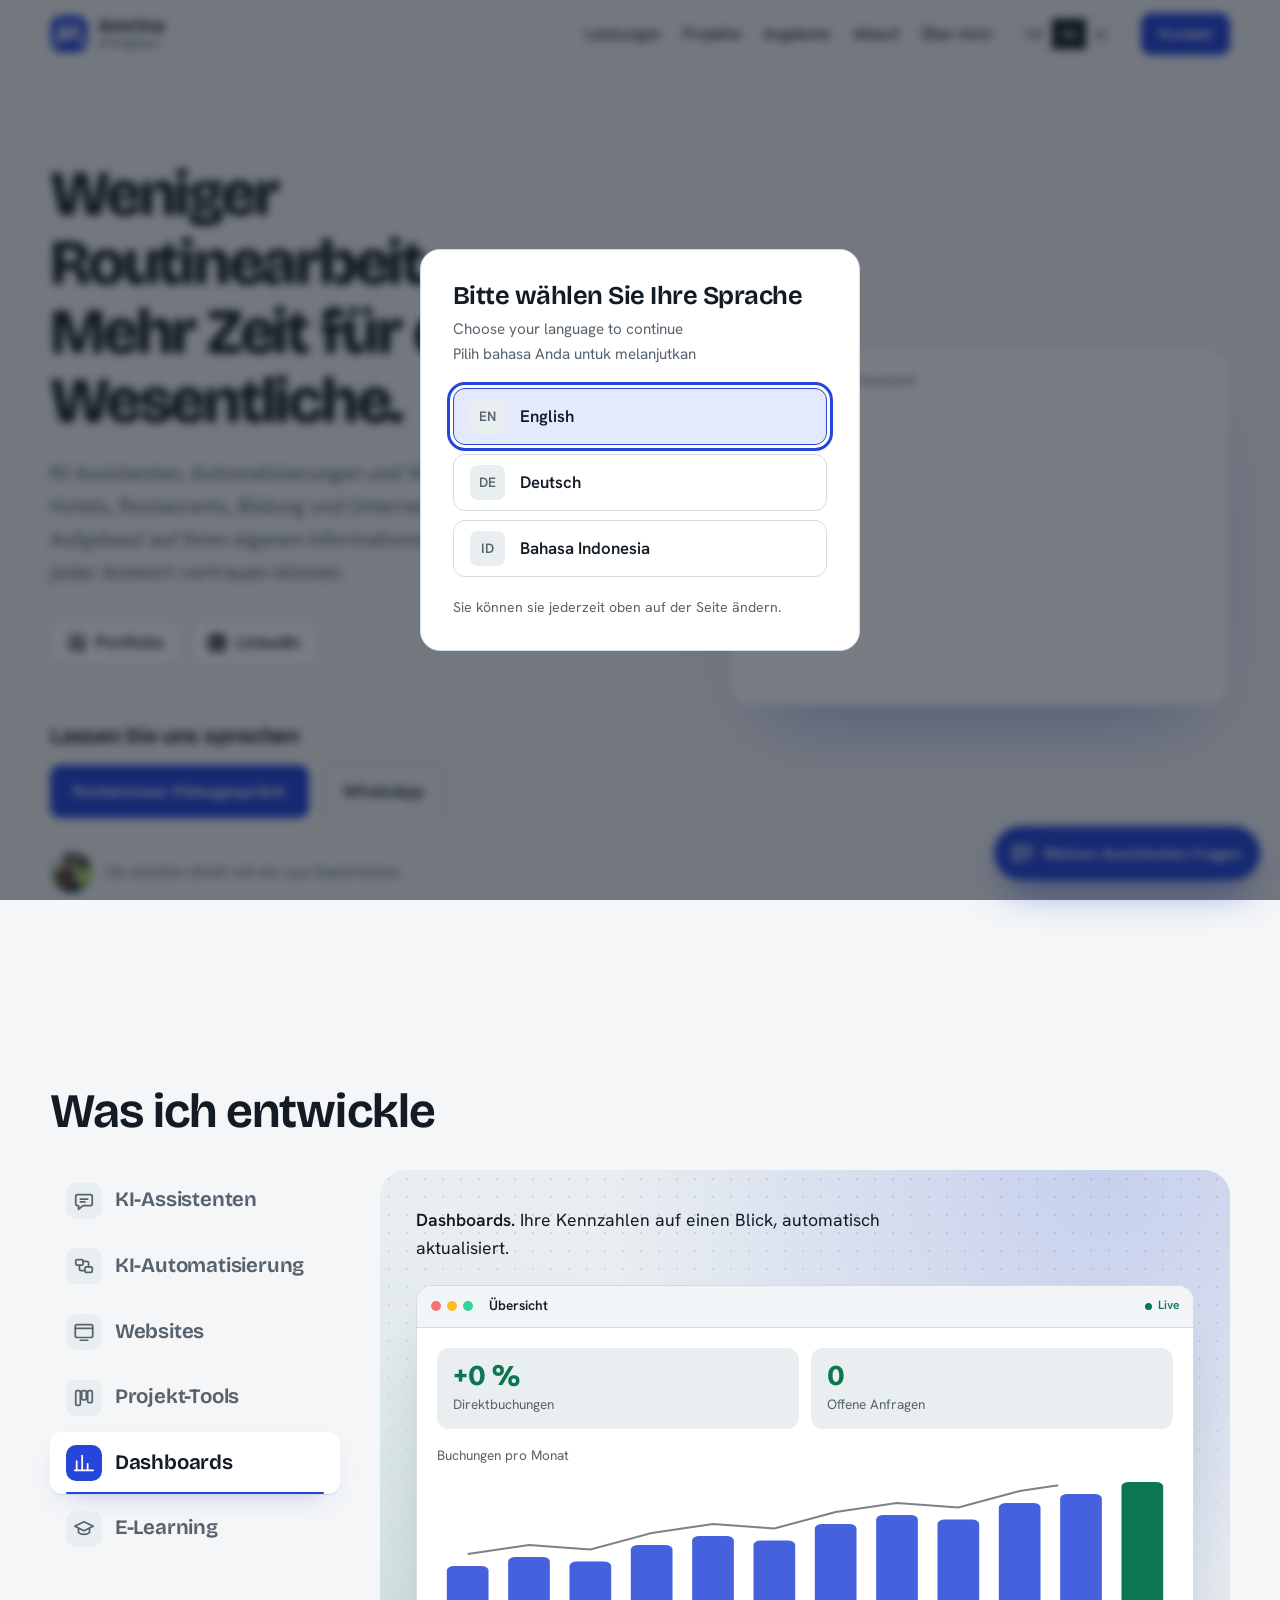
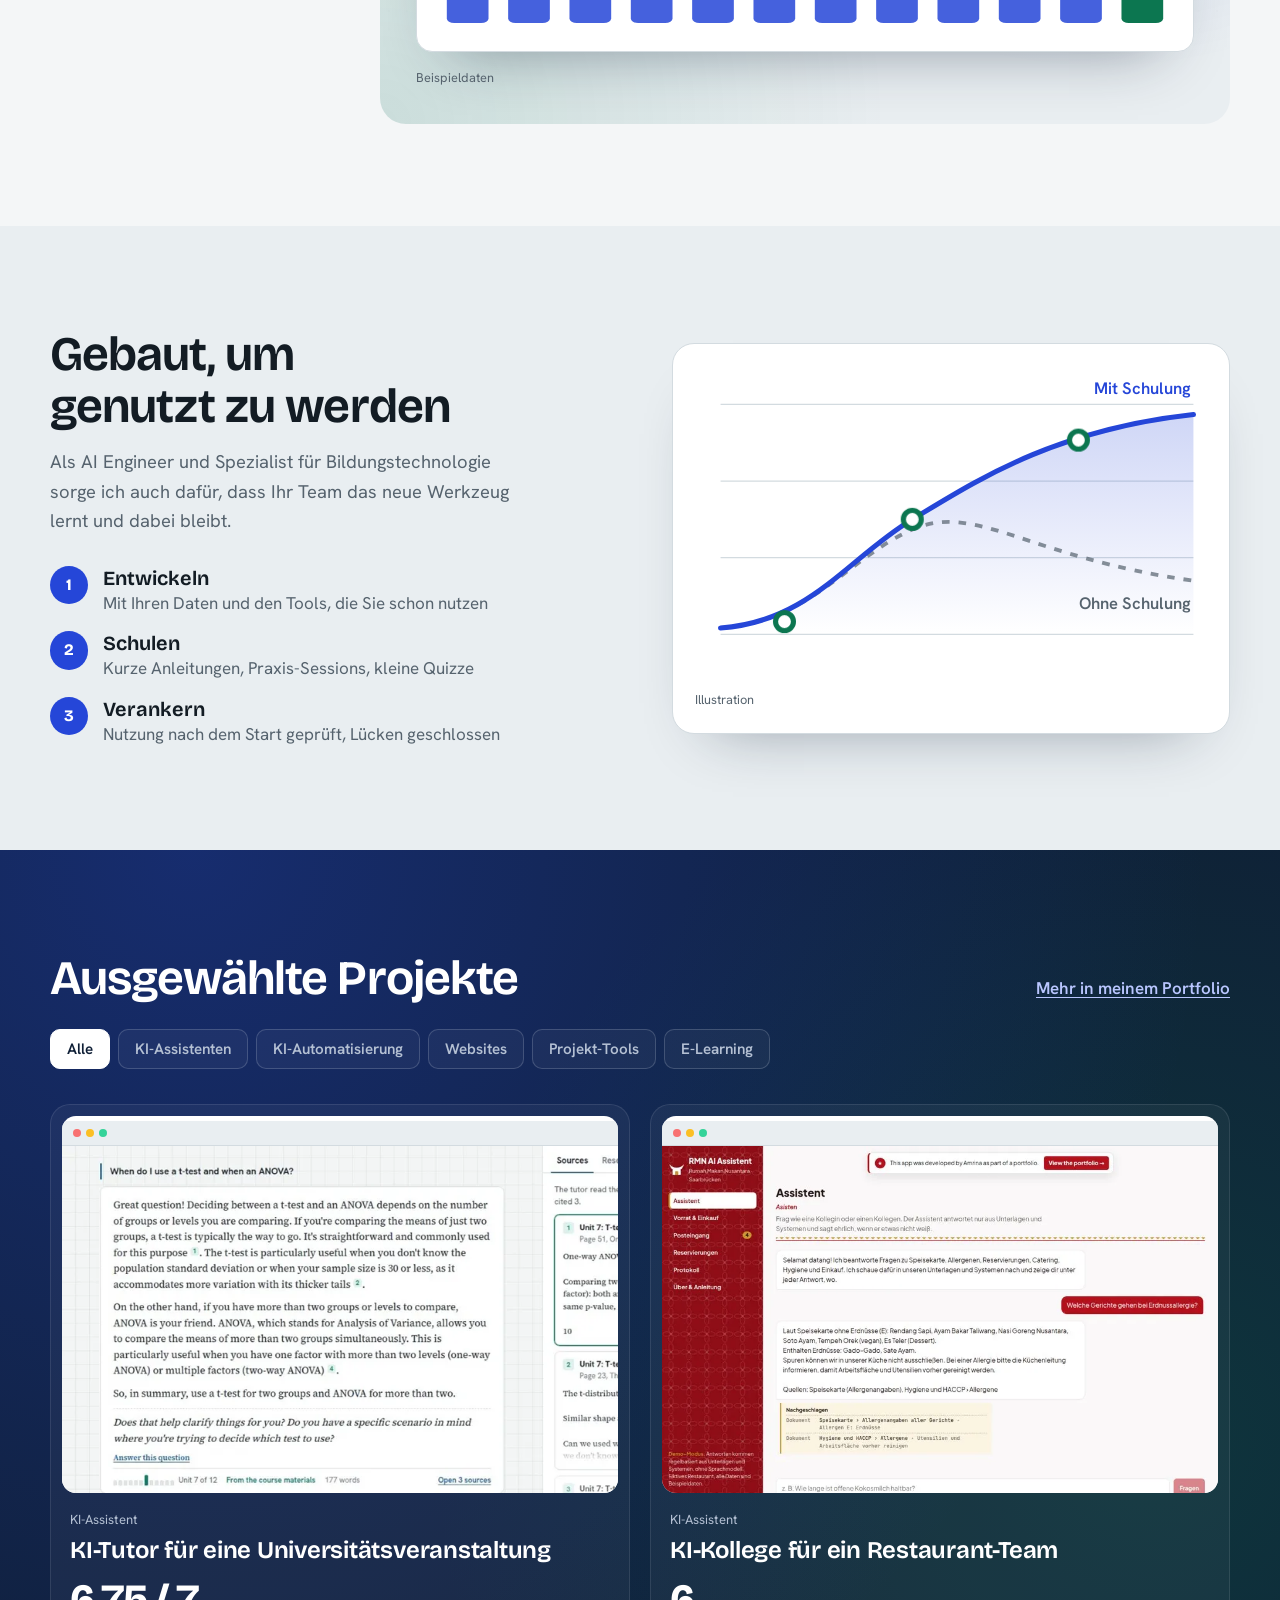
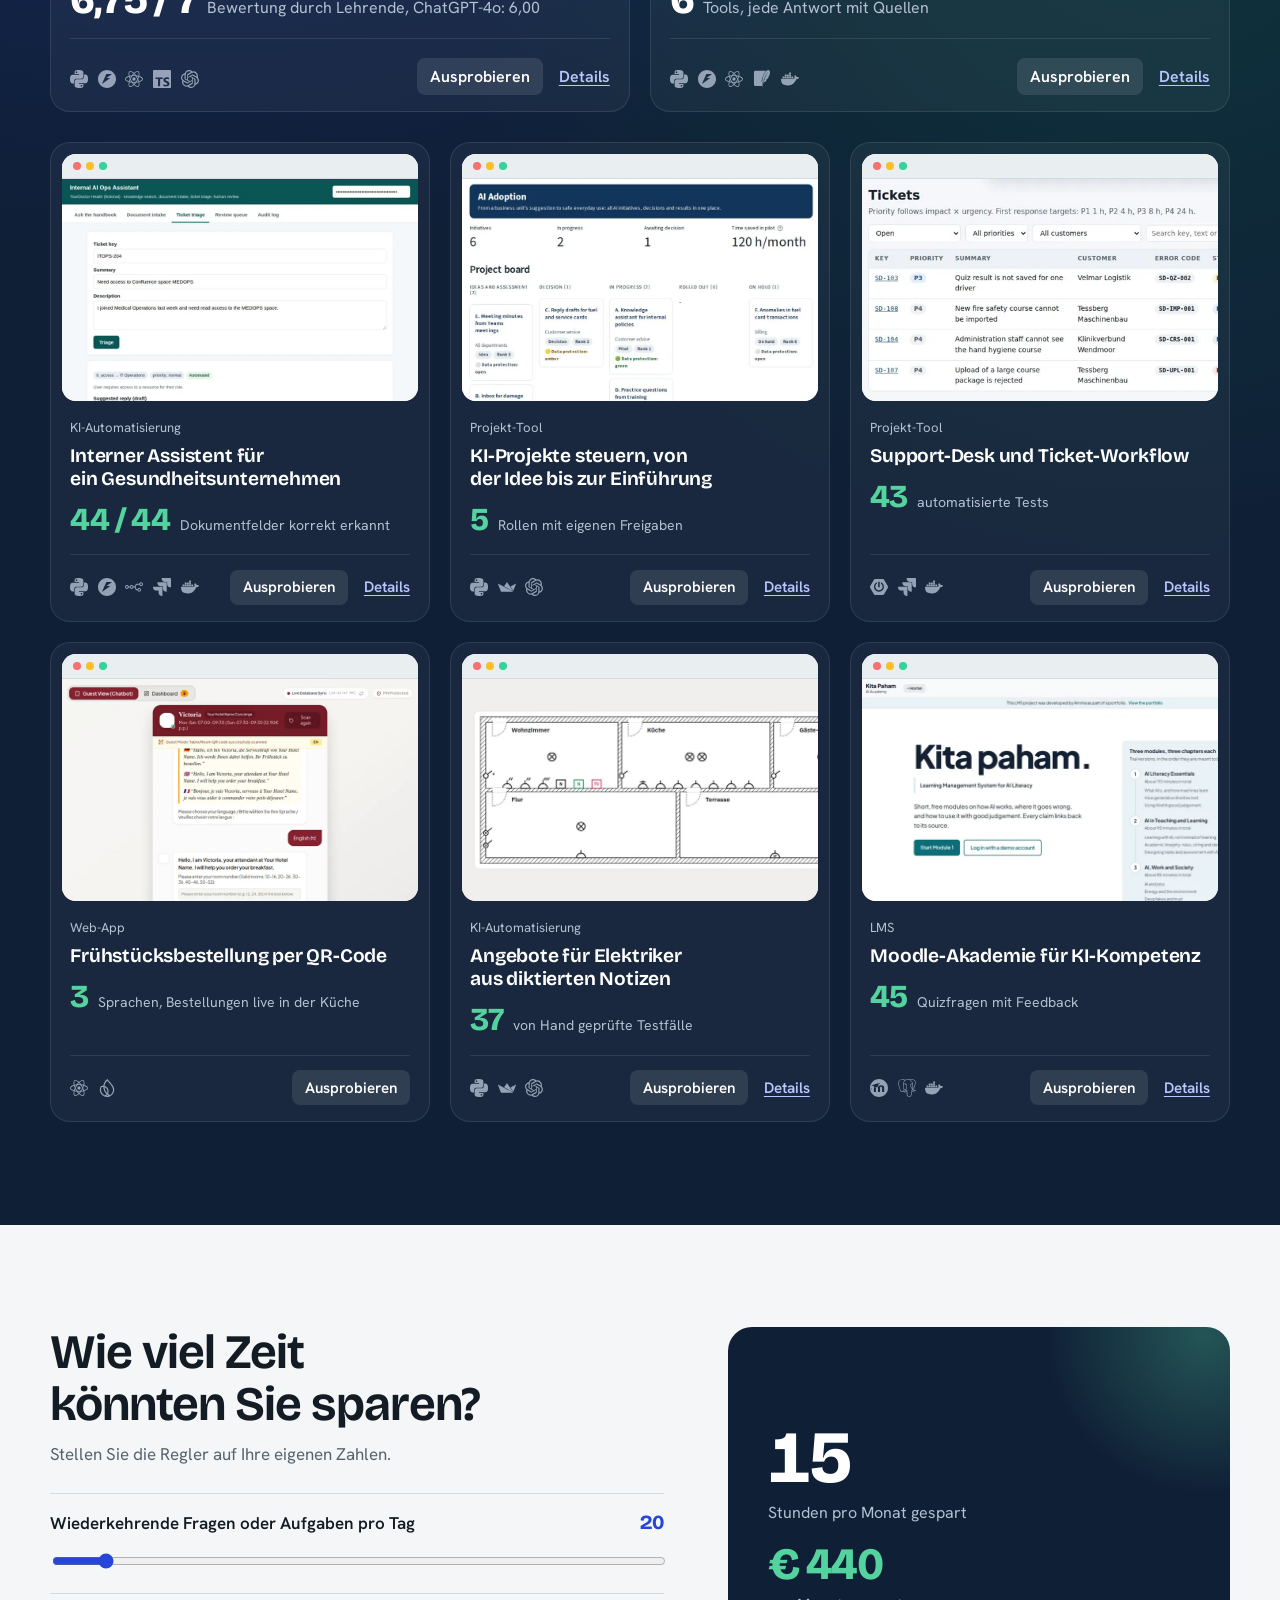
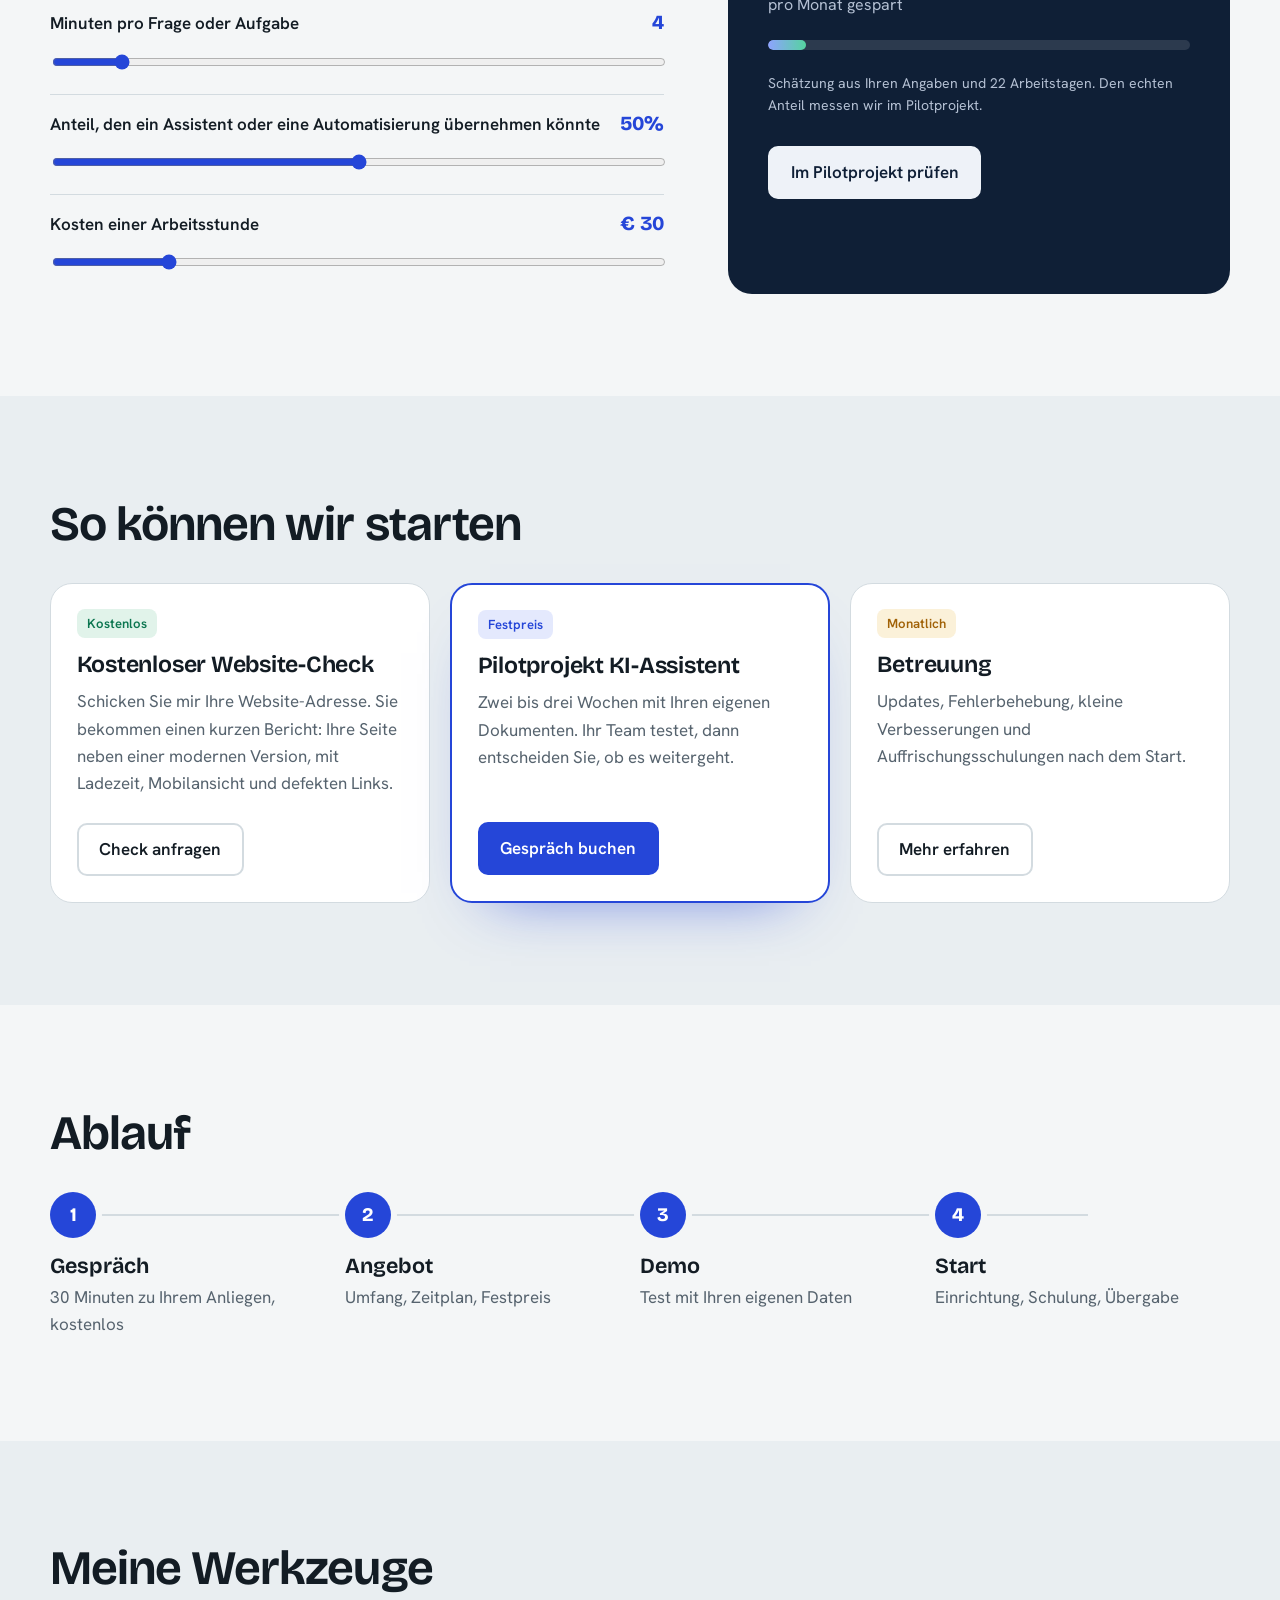
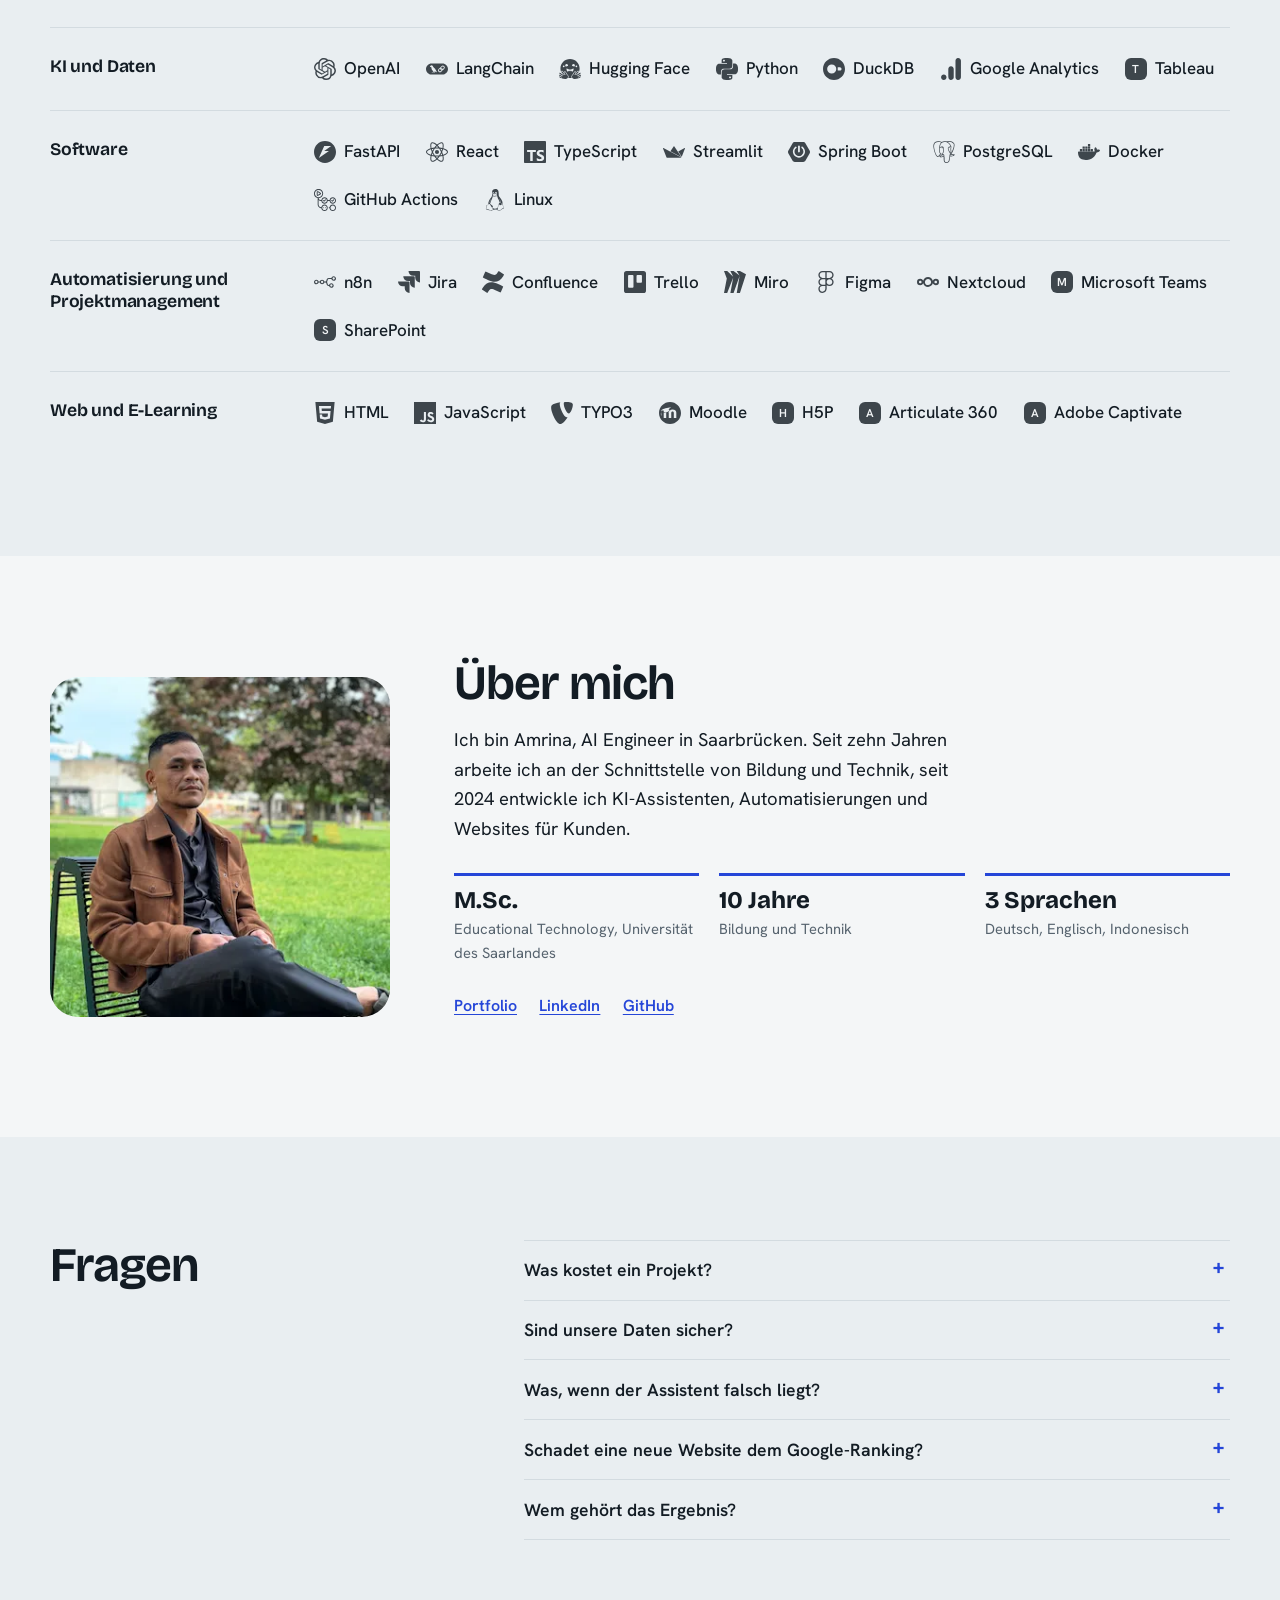
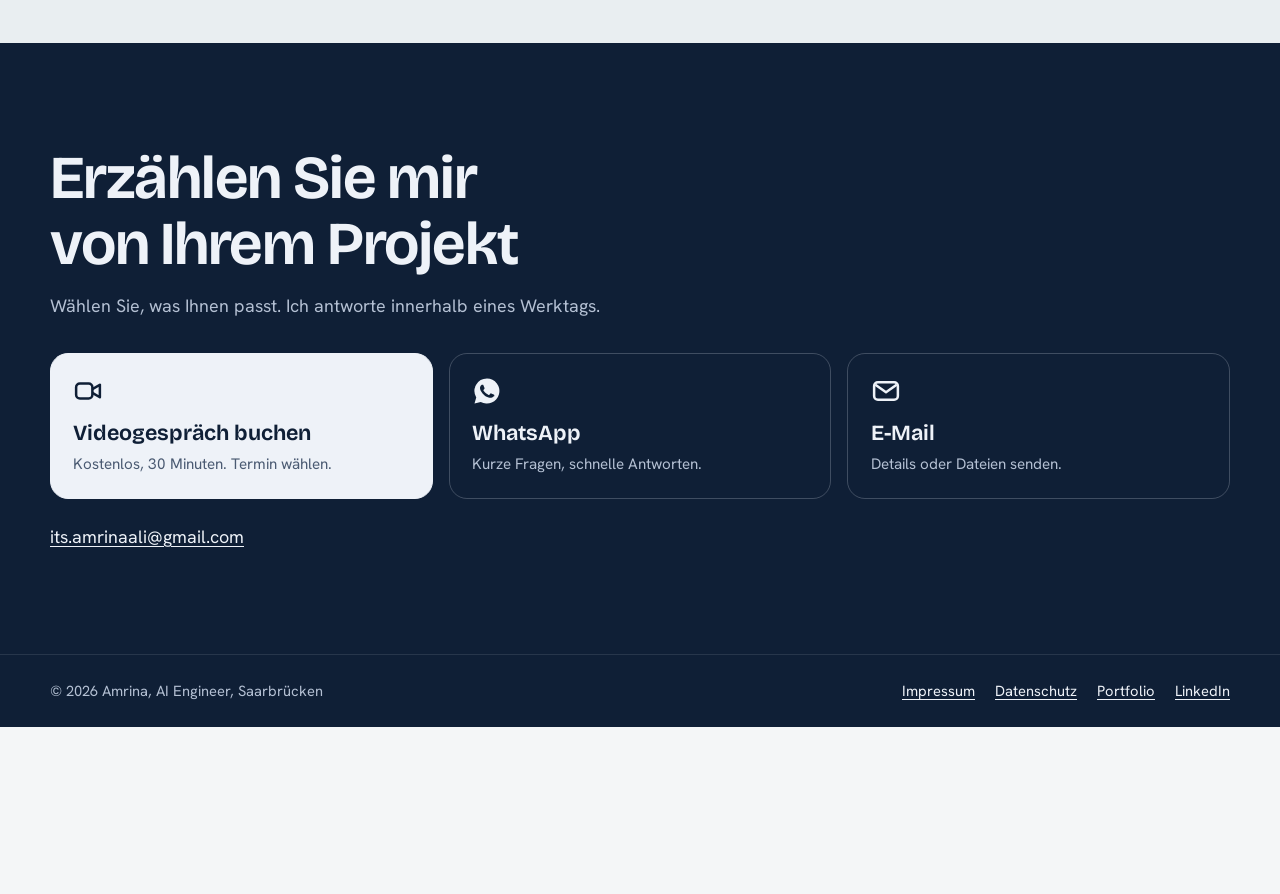
==== commit f16e6e17: "Project labels show the category (AI assistant, AI automation, Project tool, Web app, LMS)" ====
--- a/de/index.html
+++ b/de/index.html
@@ -190,7 +190,7 @@
     <span class="shot-cta">Ausprobieren</span>
   </a>
   <div class="case-body">
-    <p class="kind">Projekt aus der Masterarbeit</p>
+    <p class="kind">KI-Assistent</p>
     <h3>KI-Tutor für eine Universitätsveranstaltung</h3>
     <p class="metric"><b>6,75 / 7</b><span>Bewertung durch Lehrende, ChatGPT-4o: 6,00</span></p>
     <div class="case-foot"><span class="stack"><span title="Python"><svg aria-hidden="true" fill="currentColor" width="18" height="18" viewBox="0 0 24 24" xmlns="http://www.w3.org/2000/svg"><path d="M14.25.18l.9.2.73.26.59.3.45.32.34.34.25.34.16.33.1.3.04.26.02.2-.01.13V8.5l-.05.63-.13.55-.21.46-.26.38-.3.31-.33.25-.35.19-.35.14-.33.1-.3.07-.26.04-.21.02H8.77l-.69.05-.59.14-.5.22-.41.27-.33.32-.27.35-.2.36-.15.37-.1.35-.07.32-.04.27-.02.21v3.06H3.17l-.21-.03-.28-.07-.32-.12-.35-.18-.36-.26-.36-.36-.35-.46-.32-.59-.28-.73-.21-.88-.14-1.05-.05-1.23.06-1.22.16-1.04.24-.87.32-.71.36-.57.4-.44.42-.33.42-.24.4-.16.36-.1.32-.05.24-.01h.16l.06.01h8.16v-.83H6.18l-.01-2.75-.02-.37.05-.34.11-.31.17-.28.25-.26.31-.23.38-.2.44-.18.51-.15.58-.12.64-.1.71-.06.77-.04.84-.02 1.27.05zm-6.3 1.98l-.23.33-.08.41.08.41.23.34.33.22.41.09.41-.09.33-.22.23-.34.08-.41-.08-.41-.23-.33-.33-.22-.41-.09-.41.09zm13.09 3.95l.28.06.32.12.35.18.36.27.36.35.35.47.32.59.28.73.21.88.14 1.04.05 1.23-.06 1.23-.16 1.04-.24.86-.32.71-.36.57-.4.45-.42.33-.42.24-.4.16-.36.09-.32.05-.24.02-.16-.01h-8.22v.82h5.84l.01 2.76.02.36-.05.34-.11.31-.17.29-.25.25-.31.24-.38.2-.44.17-.51.15-.58.13-.64.09-.71.07-.77.04-.84.01-1.27-.04-1.07-.14-.9-.2-.73-.25-.59-.3-.45-.33-.34-.34-.25-.34-.16-.33-.1-.3-.04-.25-.02-.2.01-.13v-5.34l.05-.64.13-.54.21-.46.26-.38.3-.32.33-.24.35-.2.35-.14.33-.1.3-.06.26-.04.21-.02.13-.01h5.84l.69-.05.59-.14.5-.21.41-.28.33-.32.27-.35.2-.36.15-.36.1-.35.07-.32.04-.28.02-.21V6.07h2.09l.14.01zm-6.47 14.25l-.23.33-.08.41.08.41.23.33.33.23.41.08.41-.08.33-.23.23-.33.08-.41-.08-.41-.23-.33-.33-.23-.41-.08-.41.08z"/></svg><span class="sr">Python</span></span><span title="FastAPI"><svg aria-hidden="true" fill="currentColor" width="18" height="18" viewBox="0 0 24 24" xmlns="http://www.w3.org/2000/svg"><path d="M12 .0387C5.3729.0384.0003 5.3931 0 11.9988c-.001 6.6066 5.372 11.9628 12 11.9625 6.628.0003 12.001-5.3559 12-11.9625-.0003-6.6057-5.3729-11.9604-12-11.96m-.829 5.4153h7.55l-7.5805 5.3284h5.1828L5.279 18.5436q2.9466-6.5444 5.892-13.0896"/></svg><span class="sr">FastAPI</span></span><span title="React"><svg aria-hidden="true" fill="currentColor" width="18" height="18" viewBox="0 0 24 24" xmlns="http://www.w3.org/2000/svg"><path d="M14.23 12.004a2.236 2.236 0 0 1-2.235 2.236 2.236 2.236 0 0 1-2.236-2.236 2.236 2.236 0 0 1 2.235-2.236 2.236 2.236 0 0 1 2.236 2.236zm2.648-10.69c-1.346 0-3.107.96-4.888 2.622-1.78-1.653-3.542-2.602-4.887-2.602-.41 0-.783.093-1.106.278-1.375.793-1.683 3.264-.973 6.365C1.98 8.917 0 10.42 0 12.004c0 1.59 1.99 3.097 5.043 4.03-.704 3.113-.39 5.588.988 6.38.32.187.69.275 1.102.275 1.345 0 3.107-.96 4.888-2.624 1.78 1.654 3.542 2.603 4.887 2.603.41 0 .783-.09 1.106-.275 1.374-.792 1.683-3.263.973-6.365C22.02 15.096 24 13.59 24 12.004c0-1.59-1.99-3.097-5.043-4.032.704-3.11.39-5.587-.988-6.38-.318-.184-.688-.277-1.092-.278zm-.005 1.09v.006c.225 0 .406.044.558.127.666.382.955 1.835.73 3.704-.054.46-.142.945-.25 1.44-.96-.236-2.006-.417-3.107-.534-.66-.905-1.345-1.727-2.035-2.447 1.592-1.48 3.087-2.292 4.105-2.295zm-9.77.02c1.012 0 2.514.808 4.11 2.28-.686.72-1.37 1.537-2.02 2.442-1.107.117-2.154.298-3.113.538-.112-.49-.195-.964-.254-1.42-.23-1.868.054-3.32.714-3.707.19-.09.4-.127.563-.132zm4.882 3.05c.455.468.91.992 1.36 1.564-.44-.02-.89-.034-1.345-.034-.46 0-.915.01-1.36.034.44-.572.895-1.096 1.345-1.565zM12 8.1c.74 0 1.477.034 2.202.093.406.582.802 1.203 1.183 1.86.372.64.71 1.29 1.018 1.946-.308.655-.646 1.31-1.013 1.95-.38.66-.773 1.288-1.18 1.87-.728.063-1.466.098-2.21.098-.74 0-1.477-.035-2.202-.093-.406-.582-.802-1.204-1.183-1.86-.372-.64-.71-1.29-1.018-1.946.303-.657.646-1.313 1.013-1.954.38-.66.773-1.286 1.18-1.868.728-.064 1.466-.098 2.21-.098zm-3.635.254c-.24.377-.48.763-.704 1.16-.225.39-.435.782-.635 1.174-.265-.656-.49-1.31-.676-1.947.64-.15 1.315-.283 2.015-.386zm7.26 0c.695.103 1.365.23 2.006.387-.18.632-.405 1.282-.66 1.933-.2-.39-.41-.783-.64-1.174-.225-.392-.465-.774-.705-1.146zm3.063.675c.484.15.944.317 1.375.498 1.732.74 2.852 1.708 2.852 2.476-.005.768-1.125 1.74-2.857 2.475-.42.18-.88.342-1.355.493-.28-.958-.646-1.956-1.1-2.98.45-1.017.81-2.01 1.085-2.964zm-13.395.004c.278.96.645 1.957 1.1 2.98-.45 1.017-.812 2.01-1.086 2.964-.484-.15-.944-.318-1.37-.5-1.732-.737-2.852-1.706-2.852-2.474 0-.768 1.12-1.742 2.852-2.476.42-.18.88-.342 1.356-.494zm11.678 4.28c.265.657.49 1.312.676 1.948-.64.157-1.316.29-2.016.39.24-.375.48-.762.705-1.158.225-.39.435-.788.636-1.18zm-9.945.02c.2.392.41.783.64 1.175.23.39.465.772.705 1.143-.695-.102-1.365-.23-2.006-.386.18-.63.406-1.282.66-1.933zM17.92 16.32c.112.493.2.968.254 1.423.23 1.868-.054 3.32-.714 3.708-.147.09-.338.128-.563.128-1.012 0-2.514-.807-4.11-2.28.686-.72 1.37-1.536 2.02-2.44 1.107-.118 2.154-.3 3.113-.54zm-11.83.01c.96.234 2.006.415 3.107.532.66.905 1.345 1.727 2.035 2.446-1.595 1.483-3.092 2.295-4.11 2.295-.22-.005-.406-.05-.553-.132-.666-.38-.955-1.834-.73-3.703.054-.46.142-.944.25-1.438zm4.56.64c.44.02.89.034 1.345.034.46 0 .915-.01 1.36-.034-.44.572-.895 1.095-1.345 1.565-.455-.47-.91-.993-1.36-1.565z"/></svg><span class="sr">React</span></span><span title="TypeScript"><svg aria-hidden="true" fill="currentColor" width="18" height="18" viewBox="0 0 24 24" xmlns="http://www.w3.org/2000/svg"><path d="M1.125 0C.502 0 0 .502 0 1.125v21.75C0 23.498.502 24 1.125 24h21.75c.623 0 1.125-.502 1.125-1.125V1.125C24 .502 23.498 0 22.875 0zm17.363 9.75c.612 0 1.154.037 1.627.111a6.38 6.38 0 0 1 1.306.34v2.458a3.95 3.95 0 0 0-.643-.361 5.093 5.093 0 0 0-.717-.26 5.453 5.453 0 0 0-1.426-.2c-.3 0-.573.028-.819.086a2.1 2.1 0 0 0-.623.242c-.17.104-.3.229-.393.374a.888.888 0 0 0-.14.49c0 .196.053.373.156.529.104.156.252.304.443.444s.423.276.696.41c.273.135.582.274.926.416.47.197.892.407 1.266.628.374.222.695.473.963.753.268.279.472.598.614.957.142.359.214.776.214 1.253 0 .657-.125 1.21-.373 1.656a3.033 3.033 0 0 1-1.012 1.085 4.38 4.38 0 0 1-1.487.596c-.566.12-1.163.18-1.79.18a9.916 9.916 0 0 1-1.84-.164 5.544 5.544 0 0 1-1.512-.493v-2.63a5.033 5.033 0 0 0 3.237 1.2c.333 0 .624-.03.872-.09.249-.06.456-.144.623-.25.166-.108.29-.234.373-.38a1.023 1.023 0 0 0-.074-1.089 2.12 2.12 0 0 0-.537-.5 5.597 5.597 0 0 0-.807-.444 27.72 27.72 0 0 0-1.007-.436c-.918-.383-1.602-.852-2.053-1.405-.45-.553-.676-1.222-.676-2.005 0-.614.123-1.141.369-1.582.246-.441.58-.804 1.004-1.089a4.494 4.494 0 0 1 1.47-.629 7.536 7.536 0 0 1 1.77-.201zm-15.113.188h9.563v2.166H9.506v9.646H6.789v-9.646H3.375z"/></svg><span class="sr">TypeScript</span></span><span title="OpenAI"><svg aria-hidden="true" fill="currentColor" width="18" height="18" viewBox="0 0 24 24" xmlns="http://www.w3.org/2000/svg"><path d="M22.2819 9.8211a5.9847 5.9847 0 0 0-.5157-4.9108 6.0462 6.0462 0 0 0-6.5098-2.9A6.0651 6.0651 0 0 0 4.9807 4.1818a5.9847 5.9847 0 0 0-3.9977 2.9 6.0462 6.0462 0 0 0 .7427 7.0966 5.98 5.98 0 0 0 .511 4.9107 6.051 6.051 0 0 0 6.5146 2.9001A5.9847 5.9847 0 0 0 13.2599 24a6.0557 6.0557 0 0 0 5.7718-4.2058 5.9894 5.9894 0 0 0 3.9977-2.9001 6.0557 6.0557 0 0 0-.7475-7.0729zm-9.022 12.6081a4.4755 4.4755 0 0 1-2.8764-1.0408l.1419-.0804 4.7783-2.7582a.7948.7948 0 0 0 .3927-.6813v-6.7369l2.02 1.1686a.071.071 0 0 1 .038.052v5.5826a4.504 4.504 0 0 1-4.4945 4.4944zm-9.6607-4.1254a4.4708 4.4708 0 0 1-.5346-3.0137l.142.0852 4.783 2.7582a.7712.7712 0 0 0 .7806 0l5.8428-3.3685v2.3324a.0804.0804 0 0 1-.0332.0615L9.74 19.9502a4.4992 4.4992 0 0 1-6.1408-1.6464zM2.3408 7.8956a4.485 4.485 0 0 1 2.3655-1.9728V11.6a.7664.7664 0 0 0 .3879.6765l5.8144 3.3543-2.0201 1.1685a.0757.0757 0 0 1-.071 0l-4.8303-2.7865A4.504 4.504 0 0 1 2.3408 7.872zm16.5963 3.8558L13.1038 8.364 15.1192 7.2a.0757.0757 0 0 1 .071 0l4.8303 2.7913a4.4944 4.4944 0 0 1-.6765 8.1042v-5.6772a.79.79 0 0 0-.407-.667zm2.0107-3.0231l-.142-.0852-4.7735-2.7818a.7759.7759 0 0 0-.7854 0L9.409 9.2297V6.8974a.0662.0662 0 0 1 .0284-.0615l4.8303-2.7866a4.4992 4.4992 0 0 1 6.6802 4.66zM8.3065 12.863l-2.02-1.1638a.0804.0804 0 0 1-.038-.0567V6.0742a4.4992 4.4992 0 0 1 7.3757-3.4537l-.142.0805L8.704 5.459a.7948.7948 0 0 0-.3927.6813zm1.0976-2.3654l2.602-1.4998 2.6069 1.4998v2.9994l-2.5974 1.4997-2.6067-1.4997Z"/></svg><span class="sr">OpenAI</span></span></span><span class="case-links"><a class="try" href="https://sayamrina.github.io/erm-tutorai-2/open.html" target="_blank" rel="noopener">Ausprobieren</a><a class="details" href="https://sayamrina.github.io/erm-tutorai-2/" target="_blank" rel="noopener">Details</a></span></div>
@@ -203,7 +203,7 @@
     <span class="shot-cta">Ausprobieren</span>
   </a>
   <div class="case-body">
-    <p class="kind">Project lab</p>
+    <p class="kind">KI-Assistent</p>
     <h3>KI-Kollege für ein Restaurant-Team</h3>
     <p class="metric"><b>6</b><span>Tools, jede Antwort mit Quellen</span></p>
     <div class="case-foot"><span class="stack"><span title="Python"><svg aria-hidden="true" fill="currentColor" width="18" height="18" viewBox="0 0 24 24" xmlns="http://www.w3.org/2000/svg"><path d="M14.25.18l.9.2.73.26.59.3.45.32.34.34.25.34.16.33.1.3.04.26.02.2-.01.13V8.5l-.05.63-.13.55-.21.46-.26.38-.3.31-.33.25-.35.19-.35.14-.33.1-.3.07-.26.04-.21.02H8.77l-.69.05-.59.14-.5.22-.41.27-.33.32-.27.35-.2.36-.15.37-.1.35-.07.32-.04.27-.02.21v3.06H3.17l-.21-.03-.28-.07-.32-.12-.35-.18-.36-.26-.36-.36-.35-.46-.32-.59-.28-.73-.21-.88-.14-1.05-.05-1.23.06-1.22.16-1.04.24-.87.32-.71.36-.57.4-.44.42-.33.42-.24.4-.16.36-.1.32-.05.24-.01h.16l.06.01h8.16v-.83H6.18l-.01-2.75-.02-.37.05-.34.11-.31.17-.28.25-.26.31-.23.38-.2.44-.18.51-.15.58-.12.64-.1.71-.06.77-.04.84-.02 1.27.05zm-6.3 1.98l-.23.33-.08.41.08.41.23.34.33.22.41.09.41-.09.33-.22.23-.34.08-.41-.08-.41-.23-.33-.33-.22-.41-.09-.41.09zm13.09 3.95l.28.06.32.12.35.18.36.27.36.35.35.47.32.59.28.73.21.88.14 1.04.05 1.23-.06 1.23-.16 1.04-.24.86-.32.71-.36.57-.4.45-.42.33-.42.24-.4.16-.36.09-.32.05-.24.02-.16-.01h-8.22v.82h5.84l.01 2.76.02.36-.05.34-.11.31-.17.29-.25.25-.31.24-.38.2-.44.17-.51.15-.58.13-.64.09-.71.07-.77.04-.84.01-1.27-.04-1.07-.14-.9-.2-.73-.25-.59-.3-.45-.33-.34-.34-.25-.34-.16-.33-.1-.3-.04-.25-.02-.2.01-.13v-5.34l.05-.64.13-.54.21-.46.26-.38.3-.32.33-.24.35-.2.35-.14.33-.1.3-.06.26-.04.21-.02.13-.01h5.84l.69-.05.59-.14.5-.21.41-.28.33-.32.27-.35.2-.36.15-.36.1-.35.07-.32.04-.28.02-.21V6.07h2.09l.14.01zm-6.47 14.25l-.23.33-.08.41.08.41.23.33.33.23.41.08.41-.08.33-.23.23-.33.08-.41-.08-.41-.23-.33-.33-.23-.41-.08-.41.08z"/></svg><span class="sr">Python</span></span><span title="FastAPI"><svg aria-hidden="true" fill="currentColor" width="18" height="18" viewBox="0 0 24 24" xmlns="http://www.w3.org/2000/svg"><path d="M12 .0387C5.3729.0384.0003 5.3931 0 11.9988c-.001 6.6066 5.372 11.9628 12 11.9625 6.628.0003 12.001-5.3559 12-11.9625-.0003-6.6057-5.3729-11.9604-12-11.96m-.829 5.4153h7.55l-7.5805 5.3284h5.1828L5.279 18.5436q2.9466-6.5444 5.892-13.0896"/></svg><span class="sr">FastAPI</span></span><span title="React"><svg aria-hidden="true" fill="currentColor" width="18" height="18" viewBox="0 0 24 24" xmlns="http://www.w3.org/2000/svg"><path d="M14.23 12.004a2.236 2.236 0 0 1-2.235 2.236 2.236 2.236 0 0 1-2.236-2.236 2.236 2.236 0 0 1 2.235-2.236 2.236 2.236 0 0 1 2.236 2.236zm2.648-10.69c-1.346 0-3.107.96-4.888 2.622-1.78-1.653-3.542-2.602-4.887-2.602-.41 0-.783.093-1.106.278-1.375.793-1.683 3.264-.973 6.365C1.98 8.917 0 10.42 0 12.004c0 1.59 1.99 3.097 5.043 4.03-.704 3.113-.39 5.588.988 6.38.32.187.69.275 1.102.275 1.345 0 3.107-.96 4.888-2.624 1.78 1.654 3.542 2.603 4.887 2.603.41 0 .783-.09 1.106-.275 1.374-.792 1.683-3.263.973-6.365C22.02 15.096 24 13.59 24 12.004c0-1.59-1.99-3.097-5.043-4.032.704-3.11.39-5.587-.988-6.38-.318-.184-.688-.277-1.092-.278zm-.005 1.09v.006c.225 0 .406.044.558.127.666.382.955 1.835.73 3.704-.054.46-.142.945-.25 1.44-.96-.236-2.006-.417-3.107-.534-.66-.905-1.345-1.727-2.035-2.447 1.592-1.48 3.087-2.292 4.105-2.295zm-9.77.02c1.012 0 2.514.808 4.11 2.28-.686.72-1.37 1.537-2.02 2.442-1.107.117-2.154.298-3.113.538-.112-.49-.195-.964-.254-1.42-.23-1.868.054-3.32.714-3.707.19-.09.4-.127.563-.132zm4.882 3.05c.455.468.91.992 1.36 1.564-.44-.02-.89-.034-1.345-.034-.46 0-.915.01-1.36.034.44-.572.895-1.096 1.345-1.565zM12 8.1c.74 0 1.477.034 2.202.093.406.582.802 1.203 1.183 1.86.372.64.71 1.29 1.018 1.946-.308.655-.646 1.31-1.013 1.95-.38.66-.773 1.288-1.18 1.87-.728.063-1.466.098-2.21.098-.74 0-1.477-.035-2.202-.093-.406-.582-.802-1.204-1.183-1.86-.372-.64-.71-1.29-1.018-1.946.303-.657.646-1.313 1.013-1.954.38-.66.773-1.286 1.18-1.868.728-.064 1.466-.098 2.21-.098zm-3.635.254c-.24.377-.48.763-.704 1.16-.225.39-.435.782-.635 1.174-.265-.656-.49-1.31-.676-1.947.64-.15 1.315-.283 2.015-.386zm7.26 0c.695.103 1.365.23 2.006.387-.18.632-.405 1.282-.66 1.933-.2-.39-.41-.783-.64-1.174-.225-.392-.465-.774-.705-1.146zm3.063.675c.484.15.944.317 1.375.498 1.732.74 2.852 1.708 2.852 2.476-.005.768-1.125 1.74-2.857 2.475-.42.18-.88.342-1.355.493-.28-.958-.646-1.956-1.1-2.98.45-1.017.81-2.01 1.085-2.964zm-13.395.004c.278.96.645 1.957 1.1 2.98-.45 1.017-.812 2.01-1.086 2.964-.484-.15-.944-.318-1.37-.5-1.732-.737-2.852-1.706-2.852-2.474 0-.768 1.12-1.742 2.852-2.476.42-.18.88-.342 1.356-.494zm11.678 4.28c.265.657.49 1.312.676 1.948-.64.157-1.316.29-2.016.39.24-.375.48-.762.705-1.158.225-.39.435-.788.636-1.18zm-9.945.02c.2.392.41.783.64 1.175.23.39.465.772.705 1.143-.695-.102-1.365-.23-2.006-.386.18-.63.406-1.282.66-1.933zM17.92 16.32c.112.493.2.968.254 1.423.23 1.868-.054 3.32-.714 3.708-.147.09-.338.128-.563.128-1.012 0-2.514-.807-4.11-2.28.686-.72 1.37-1.536 2.02-2.44 1.107-.118 2.154-.3 3.113-.54zm-11.83.01c.96.234 2.006.415 3.107.532.66.905 1.345 1.727 2.035 2.446-1.595 1.483-3.092 2.295-4.11 2.295-.22-.005-.406-.05-.553-.132-.666-.38-.955-1.834-.73-3.703.054-.46.142-.944.25-1.438zm4.56.64c.44.02.89.034 1.345.034.46 0 .915-.01 1.36-.034-.44.572-.895 1.095-1.345 1.565-.455-.47-.91-.993-1.36-1.565z"/></svg><span class="sr">React</span></span><span title="SQLite"><svg aria-hidden="true" fill="currentColor" width="18" height="18" viewBox="0 0 24 24" xmlns="http://www.w3.org/2000/svg"><path d="M21.678.521c-1.032-.92-2.28-.55-3.513.544a8.71 8.71 0 0 0-.547.535c-2.109 2.237-4.066 6.38-4.674 9.544.237.48.422 1.093.544 1.561a13.044 13.044 0 0 1 .164.703s-.019-.071-.096-.296l-.05-.146a1.689 1.689 0 0 0-.033-.08c-.138-.32-.518-.995-.686-1.289-.143.423-.27.818-.376 1.176.484.884.778 2.4.778 2.4s-.025-.099-.147-.442c-.107-.303-.644-1.244-.772-1.464-.217.804-.304 1.346-.226 1.478.152.256.296.698.422 1.186.286 1.1.485 2.44.485 2.44l.017.224a22.41 22.41 0 0 0 .056 2.748c.095 1.146.273 2.13.5 2.657l.155-.084c-.334-1.038-.47-2.399-.41-3.967.09-2.398.642-5.29 1.661-8.304 1.723-4.55 4.113-8.201 6.3-9.945-1.993 1.8-4.692 7.63-5.5 9.788-.904 2.416-1.545 4.684-1.931 6.857.666-2.037 2.821-2.912 2.821-2.912s1.057-1.304 2.292-3.166c-.74.169-1.955.458-2.362.629-.6.251-.762.337-.762.337s1.945-1.184 3.613-1.72C21.695 7.9 24.195 2.767 21.678.521m-18.573.543A1.842 1.842 0 0 0 1.27 2.9v16.608a1.84 1.84 0 0 0 1.835 1.834h9.418a22.953 22.953 0 0 1-.052-2.707c-.006-.062-.011-.141-.016-.2a27.01 27.01 0 0 0-.473-2.378c-.121-.47-.275-.898-.369-1.057-.116-.197-.098-.31-.097-.432 0-.12.015-.245.037-.386a9.98 9.98 0 0 1 .234-1.045l.217-.028c-.017-.035-.014-.065-.031-.097l-.041-.381a32.8 32.8 0 0 1 .382-1.194l.2-.019c-.008-.016-.01-.038-.018-.053l-.043-.316c.63-3.28 2.587-7.443 4.8-9.791.066-.069.133-.128.198-.194Z"/></svg><span class="sr">SQLite</span></span><span title="Docker"><svg aria-hidden="true" fill="currentColor" width="18" height="18" viewBox="0 0 24 24" xmlns="http://www.w3.org/2000/svg"><path d="M13.983 11.078h2.119a.186.186 0 00.186-.185V9.006a.186.186 0 00-.186-.186h-2.119a.185.185 0 00-.185.185v1.888c0 .102.083.185.185.185m-2.954-5.43h2.118a.186.186 0 00.186-.186V3.574a.186.186 0 00-.186-.185h-2.118a.185.185 0 00-.185.185v1.888c0 .102.082.185.185.185m0 2.716h2.118a.187.187 0 00.186-.186V6.29a.186.186 0 00-.186-.185h-2.118a.185.185 0 00-.185.185v1.887c0 .102.082.185.185.186m-2.93 0h2.12a.186.186 0 00.184-.186V6.29a.185.185 0 00-.185-.185H8.1a.185.185 0 00-.185.185v1.887c0 .102.083.185.185.186m-2.964 0h2.119a.186.186 0 00.185-.186V6.29a.185.185 0 00-.185-.185H5.136a.186.186 0 00-.186.185v1.887c0 .102.084.185.186.186m5.893 2.715h2.118a.186.186 0 00.186-.185V9.006a.186.186 0 00-.186-.186h-2.118a.185.185 0 00-.185.185v1.888c0 .102.082.185.185.185m-2.93 0h2.12a.185.185 0 00.184-.185V9.006a.185.185 0 00-.184-.186h-2.12a.185.185 0 00-.184.185v1.888c0 .102.083.185.185.185m-2.964 0h2.119a.185.185 0 00.185-.185V9.006a.185.185 0 00-.184-.186h-2.12a.186.186 0 00-.186.186v1.887c0 .102.084.185.186.185m-2.92 0h2.12a.185.185 0 00.184-.185V9.006a.185.185 0 00-.184-.186h-2.12a.185.185 0 00-.184.185v1.888c0 .102.082.185.185.185M23.763 9.89c-.065-.051-.672-.51-1.954-.51-.338.001-.676.03-1.01.087-.248-1.7-1.653-2.53-1.716-2.566l-.344-.199-.226.327c-.284.438-.49.922-.612 1.43-.23.97-.09 1.882.403 2.661-.595.332-1.55.413-1.744.42H.751a.751.751 0 00-.75.748 11.376 11.376 0 00.692 4.062c.545 1.428 1.355 2.48 2.41 3.124 1.18.723 3.1 1.137 5.275 1.137.983.003 1.963-.086 2.93-.266a12.248 12.248 0 003.823-1.389c.98-.567 1.86-1.288 2.61-2.136 1.252-1.418 1.998-2.997 2.553-4.4h.221c1.372 0 2.215-.549 2.68-1.009.309-.293.55-.65.707-1.046l.098-.288Z"/></svg><span class="sr">Docker</span></span></span><span class="case-links"><a class="try" href="https://rmn-ai-assistent.onrender.com/" target="_blank" rel="noopener">Ausprobieren</a><a class="details" href="https://sayamrina.github.io/rmn-ai-assistent/" target="_blank" rel="noopener">Details</a></span></div>
@@ -216,7 +216,7 @@
     <span class="shot-cta">Ausprobieren</span>
   </a>
   <div class="case-body">
-    <p class="kind">Project lab</p>
+    <p class="kind">KI-Automatisierung</p>
     <h3>Interner Assistent für ein Gesundheitsunternehmen</h3>
     <p class="metric"><b>44 / 44</b><span>Dokumentfelder korrekt erkannt</span></p>
     <div class="case-foot"><span class="stack"><span title="Python"><svg aria-hidden="true" fill="currentColor" width="18" height="18" viewBox="0 0 24 24" xmlns="http://www.w3.org/2000/svg"><path d="M14.25.18l.9.2.73.26.59.3.45.32.34.34.25.34.16.33.1.3.04.26.02.2-.01.13V8.5l-.05.63-.13.55-.21.46-.26.38-.3.31-.33.25-.35.19-.35.14-.33.1-.3.07-.26.04-.21.02H8.77l-.69.05-.59.14-.5.22-.41.27-.33.32-.27.35-.2.36-.15.37-.1.35-.07.32-.04.27-.02.21v3.06H3.17l-.21-.03-.28-.07-.32-.12-.35-.18-.36-.26-.36-.36-.35-.46-.32-.59-.28-.73-.21-.88-.14-1.05-.05-1.23.06-1.22.16-1.04.24-.87.32-.71.36-.57.4-.44.42-.33.42-.24.4-.16.36-.1.32-.05.24-.01h.16l.06.01h8.16v-.83H6.18l-.01-2.75-.02-.37.05-.34.11-.31.17-.28.25-.26.31-.23.38-.2.44-.18.51-.15.58-.12.64-.1.71-.06.77-.04.84-.02 1.27.05zm-6.3 1.98l-.23.33-.08.41.08.41.23.34.33.22.41.09.41-.09.33-.22.23-.34.08-.41-.08-.41-.23-.33-.33-.22-.41-.09-.41.09zm13.09 3.95l.28.06.32.12.35.18.36.27.36.35.35.47.32.59.28.73.21.88.14 1.04.05 1.23-.06 1.23-.16 1.04-.24.86-.32.71-.36.57-.4.45-.42.33-.42.24-.4.16-.36.09-.32.05-.24.02-.16-.01h-8.22v.82h5.84l.01 2.76.02.36-.05.34-.11.31-.17.29-.25.25-.31.24-.38.2-.44.17-.51.15-.58.13-.64.09-.71.07-.77.04-.84.01-1.27-.04-1.07-.14-.9-.2-.73-.25-.59-.3-.45-.33-.34-.34-.25-.34-.16-.33-.1-.3-.04-.25-.02-.2.01-.13v-5.34l.05-.64.13-.54.21-.46.26-.38.3-.32.33-.24.35-.2.35-.14.33-.1.3-.06.26-.04.21-.02.13-.01h5.84l.69-.05.59-.14.5-.21.41-.28.33-.32.27-.35.2-.36.15-.36.1-.35.07-.32.04-.28.02-.21V6.07h2.09l.14.01zm-6.47 14.25l-.23.33-.08.41.08.41.23.33.33.23.41.08.41-.08.33-.23.23-.33.08-.41-.08-.41-.23-.33-.33-.23-.41-.08-.41.08z"/></svg><span class="sr">Python</span></span><span title="FastAPI"><svg aria-hidden="true" fill="currentColor" width="18" height="18" viewBox="0 0 24 24" xmlns="http://www.w3.org/2000/svg"><path d="M12 .0387C5.3729.0384.0003 5.3931 0 11.9988c-.001 6.6066 5.372 11.9628 12 11.9625 6.628.0003 12.001-5.3559 12-11.9625-.0003-6.6057-5.3729-11.9604-12-11.96m-.829 5.4153h7.55l-7.5805 5.3284h5.1828L5.279 18.5436q2.9466-6.5444 5.892-13.0896"/></svg><span class="sr">FastAPI</span></span><span title="n8n"><svg aria-hidden="true" fill="currentColor" width="18" height="18" viewBox="0 0 24 24" xmlns="http://www.w3.org/2000/svg"><path d="M21.4737 5.6842c-1.1772 0-2.1663.8051-2.4468 1.8947h-2.8955c-1.235 0-2.289.893-2.492 2.111l-.1038.623a1.263 1.263 0 0 1-1.246 1.0555H11.289c-.2805-1.0896-1.2696-1.8947-2.4468-1.8947s-2.1663.8051-2.4467 1.8947H4.973c-.2805-1.0896-1.2696-1.8947-2.4468-1.8947C1.1311 9.4737 0 10.6047 0 12s1.131 2.5263 2.5263 2.5263c1.1772 0 2.1663-.8051 2.4468-1.8947h1.4223c.2804 1.0896 1.2696 1.8947 2.4467 1.8947 1.1772 0 2.1663-.8051 2.4468-1.8947h1.0008a1.263 1.263 0 0 1 1.2459 1.0555l.1038.623c.203 1.218 1.257 2.111 2.492 2.111h.3692c.2804 1.0895 1.2696 1.8947 2.4468 1.8947 1.3952 0 2.5263-1.131 2.5263-2.5263s-1.131-2.5263-2.5263-2.5263c-1.1772 0-2.1664.805-2.4468 1.8947h-.3692a1.263 1.263 0 0 1-1.246-1.0555l-.1037-.623A2.52 2.52 0 0 0 13.9607 12a2.52 2.52 0 0 0 .821-1.4794l.1038-.623a1.263 1.263 0 0 1 1.2459-1.0555h2.8955c.2805 1.0896 1.2696 1.8947 2.4468 1.8947 1.3952 0 2.5263-1.131 2.5263-2.5263s-1.131-2.5263-2.5263-2.5263m0 1.2632a1.263 1.263 0 0 1 1.2631 1.2631 1.263 1.263 0 0 1-1.2631 1.2632 1.263 1.263 0 0 1-1.2632-1.2632 1.263 1.263 0 0 1 1.2632-1.2631M2.5263 10.7368A1.263 1.263 0 0 1 3.7895 12a1.263 1.263 0 0 1-1.2632 1.2632A1.263 1.263 0 0 1 1.2632 12a1.263 1.263 0 0 1 1.2631-1.2632m6.3158 0A1.263 1.263 0 0 1 10.1053 12a1.263 1.263 0 0 1-1.2632 1.2632A1.263 1.263 0 0 1 7.579 12a1.263 1.263 0 0 1 1.2632-1.2632m10.1053 3.7895a1.263 1.263 0 0 1 1.2631 1.2632 1.263 1.263 0 0 1-1.2631 1.2631 1.263 1.263 0 0 1-1.2632-1.2631 1.263 1.263 0 0 1 1.2632-1.2632"/></svg><span class="sr">n8n</span></span><span title="Jira"><svg aria-hidden="true" fill="currentColor" width="18" height="18" viewBox="0 0 24 24" xmlns="http://www.w3.org/2000/svg"><path d="M11.571 11.513H0a5.218 5.218 0 0 0 5.232 5.215h2.13v2.057A5.215 5.215 0 0 0 12.575 24V12.518a1.005 1.005 0 0 0-1.005-1.005zm5.723-5.756H5.736a5.215 5.215 0 0 0 5.215 5.214h2.129v2.058a5.218 5.218 0 0 0 5.215 5.214V6.758a1.001 1.001 0 0 0-1.001-1.001zM23.013 0H11.455a5.215 5.215 0 0 0 5.215 5.215h2.129v2.057A5.215 5.215 0 0 0 24 12.483V1.005A1.001 1.001 0 0 0 23.013 0Z"/></svg><span class="sr">Jira</span></span><span title="Docker"><svg aria-hidden="true" fill="currentColor" width="18" height="18" viewBox="0 0 24 24" xmlns="http://www.w3.org/2000/svg"><path d="M13.983 11.078h2.119a.186.186 0 00.186-.185V9.006a.186.186 0 00-.186-.186h-2.119a.185.185 0 00-.185.185v1.888c0 .102.083.185.185.185m-2.954-5.43h2.118a.186.186 0 00.186-.186V3.574a.186.186 0 00-.186-.185h-2.118a.185.185 0 00-.185.185v1.888c0 .102.082.185.185.185m0 2.716h2.118a.187.187 0 00.186-.186V6.29a.186.186 0 00-.186-.185h-2.118a.185.185 0 00-.185.185v1.887c0 .102.082.185.185.186m-2.93 0h2.12a.186.186 0 00.184-.186V6.29a.185.185 0 00-.185-.185H8.1a.185.185 0 00-.185.185v1.887c0 .102.083.185.185.186m-2.964 0h2.119a.186.186 0 00.185-.186V6.29a.185.185 0 00-.185-.185H5.136a.186.186 0 00-.186.185v1.887c0 .102.084.185.186.186m5.893 2.715h2.118a.186.186 0 00.186-.185V9.006a.186.186 0 00-.186-.186h-2.118a.185.185 0 00-.185.185v1.888c0 .102.082.185.185.185m-2.93 0h2.12a.185.185 0 00.184-.185V9.006a.185.185 0 00-.184-.186h-2.12a.185.185 0 00-.184.185v1.888c0 .102.083.185.185.185m-2.964 0h2.119a.185.185 0 00.185-.185V9.006a.185.185 0 00-.184-.186h-2.12a.186.186 0 00-.186.186v1.887c0 .102.084.185.186.185m-2.92 0h2.12a.185.185 0 00.184-.185V9.006a.185.185 0 00-.184-.186h-2.12a.185.185 0 00-.184.185v1.888c0 .102.082.185.185.185M23.763 9.89c-.065-.051-.672-.51-1.954-.51-.338.001-.676.03-1.01.087-.248-1.7-1.653-2.53-1.716-2.566l-.344-.199-.226.327c-.284.438-.49.922-.612 1.43-.23.97-.09 1.882.403 2.661-.595.332-1.55.413-1.744.42H.751a.751.751 0 00-.75.748 11.376 11.376 0 00.692 4.062c.545 1.428 1.355 2.48 2.41 3.124 1.18.723 3.1 1.137 5.275 1.137.983.003 1.963-.086 2.93-.266a12.248 12.248 0 003.823-1.389c.98-.567 1.86-1.288 2.61-2.136 1.252-1.418 1.998-2.997 2.553-4.4h.221c1.372 0 2.215-.549 2.68-1.009.309-.293.55-.65.707-1.046l.098-.288Z"/></svg><span class="sr">Docker</span></span></span><span class="case-links"><a class="try" href="https://ops-assistant.streamlit.app/" target="_blank" rel="noopener">Ausprobieren</a><a class="details" href="https://sayamrina.github.io/ai-ops-assistant/" target="_blank" rel="noopener">Details</a></span></div>
@@ -229,7 +229,7 @@
     <span class="shot-cta">Ausprobieren</span>
   </a>
   <div class="case-body">
-    <p class="kind">Project lab</p>
+    <p class="kind">Projekt-Tool</p>
     <h3>KI-Projekte steuern, von der Idee bis zur Einführung</h3>
     <p class="metric"><b>5</b><span>Rollen mit eigenen Freigaben</span></p>
     <div class="case-foot"><span class="stack"><span title="Python"><svg aria-hidden="true" fill="currentColor" width="18" height="18" viewBox="0 0 24 24" xmlns="http://www.w3.org/2000/svg"><path d="M14.25.18l.9.2.73.26.59.3.45.32.34.34.25.34.16.33.1.3.04.26.02.2-.01.13V8.5l-.05.63-.13.55-.21.46-.26.38-.3.31-.33.25-.35.19-.35.14-.33.1-.3.07-.26.04-.21.02H8.77l-.69.05-.59.14-.5.22-.41.27-.33.32-.27.35-.2.36-.15.37-.1.35-.07.32-.04.27-.02.21v3.06H3.17l-.21-.03-.28-.07-.32-.12-.35-.18-.36-.26-.36-.36-.35-.46-.32-.59-.28-.73-.21-.88-.14-1.05-.05-1.23.06-1.22.16-1.04.24-.87.32-.71.36-.57.4-.44.42-.33.42-.24.4-.16.36-.1.32-.05.24-.01h.16l.06.01h8.16v-.83H6.18l-.01-2.75-.02-.37.05-.34.11-.31.17-.28.25-.26.31-.23.38-.2.44-.18.51-.15.58-.12.64-.1.71-.06.77-.04.84-.02 1.27.05zm-6.3 1.98l-.23.33-.08.41.08.41.23.34.33.22.41.09.41-.09.33-.22.23-.34.08-.41-.08-.41-.23-.33-.33-.22-.41-.09-.41.09zm13.09 3.95l.28.06.32.12.35.18.36.27.36.35.35.47.32.59.28.73.21.88.14 1.04.05 1.23-.06 1.23-.16 1.04-.24.86-.32.71-.36.57-.4.45-.42.33-.42.24-.4.16-.36.09-.32.05-.24.02-.16-.01h-8.22v.82h5.84l.01 2.76.02.36-.05.34-.11.31-.17.29-.25.25-.31.24-.38.2-.44.17-.51.15-.58.13-.64.09-.71.07-.77.04-.84.01-1.27-.04-1.07-.14-.9-.2-.73-.25-.59-.3-.45-.33-.34-.34-.25-.34-.16-.33-.1-.3-.04-.25-.02-.2.01-.13v-5.34l.05-.64.13-.54.21-.46.26-.38.3-.32.33-.24.35-.2.35-.14.33-.1.3-.06.26-.04.21-.02.13-.01h5.84l.69-.05.59-.14.5-.21.41-.28.33-.32.27-.35.2-.36.15-.36.1-.35.07-.32.04-.28.02-.21V6.07h2.09l.14.01zm-6.47 14.25l-.23.33-.08.41.08.41.23.33.33.23.41.08.41-.08.33-.23.23-.33.08-.41-.08-.41-.23-.33-.33-.23-.41-.08-.41.08z"/></svg><span class="sr">Python</span></span><span title="Streamlit"><svg aria-hidden="true" fill="currentColor" width="18" height="18" viewBox="0 0 24 24" xmlns="http://www.w3.org/2000/svg"><path d="M16.673 11.32l6.862-3.618c.233-.136.554.12.442.387L20.463 17.1zm-8.556-.229l3.473-5.187c.203-.328.578-.316.793-.028l7.886 11.75zm-3.375 7.25c-.28 0-.835-.284-.993-.716l-3.72-9.46c-.118-.331.139-.614.48-.464l19.474 10.306c-.149.147-.453.337-.72.334z"/></svg><span class="sr">Streamlit</span></span><span title="OpenAI"><svg aria-hidden="true" fill="currentColor" width="18" height="18" viewBox="0 0 24 24" xmlns="http://www.w3.org/2000/svg"><path d="M22.2819 9.8211a5.9847 5.9847 0 0 0-.5157-4.9108 6.0462 6.0462 0 0 0-6.5098-2.9A6.0651 6.0651 0 0 0 4.9807 4.1818a5.9847 5.9847 0 0 0-3.9977 2.9 6.0462 6.0462 0 0 0 .7427 7.0966 5.98 5.98 0 0 0 .511 4.9107 6.051 6.051 0 0 0 6.5146 2.9001A5.9847 5.9847 0 0 0 13.2599 24a6.0557 6.0557 0 0 0 5.7718-4.2058 5.9894 5.9894 0 0 0 3.9977-2.9001 6.0557 6.0557 0 0 0-.7475-7.0729zm-9.022 12.6081a4.4755 4.4755 0 0 1-2.8764-1.0408l.1419-.0804 4.7783-2.7582a.7948.7948 0 0 0 .3927-.6813v-6.7369l2.02 1.1686a.071.071 0 0 1 .038.052v5.5826a4.504 4.504 0 0 1-4.4945 4.4944zm-9.6607-4.1254a4.4708 4.4708 0 0 1-.5346-3.0137l.142.0852 4.783 2.7582a.7712.7712 0 0 0 .7806 0l5.8428-3.3685v2.3324a.0804.0804 0 0 1-.0332.0615L9.74 19.9502a4.4992 4.4992 0 0 1-6.1408-1.6464zM2.3408 7.8956a4.485 4.485 0 0 1 2.3655-1.9728V11.6a.7664.7664 0 0 0 .3879.6765l5.8144 3.3543-2.0201 1.1685a.0757.0757 0 0 1-.071 0l-4.8303-2.7865A4.504 4.504 0 0 1 2.3408 7.872zm16.5963 3.8558L13.1038 8.364 15.1192 7.2a.0757.0757 0 0 1 .071 0l4.8303 2.7913a4.4944 4.4944 0 0 1-.6765 8.1042v-5.6772a.79.79 0 0 0-.407-.667zm2.0107-3.0231l-.142-.0852-4.7735-2.7818a.7759.7759 0 0 0-.7854 0L9.409 9.2297V6.8974a.0662.0662 0 0 1 .0284-.0615l4.8303-2.7866a4.4992 4.4992 0 0 1 6.6802 4.66zM8.3065 12.863l-2.02-1.1638a.0804.0804 0 0 1-.038-.0567V6.0742a4.4992 4.4992 0 0 1 7.3757-3.4537l-.142.0805L8.704 5.459a.7948.7948 0 0 0-.3927.6813zm1.0976-2.3654l2.602-1.4998 2.6069 1.4998v2.9994l-2.5974 1.4997-2.6067-1.4997Z"/></svg><span class="sr">OpenAI</span></span></span><span class="case-links"><a class="try" href="https://ki-einfuehrung-amrina.streamlit.app/" target="_blank" rel="noopener">Ausprobieren</a><a class="details" href="https://sayamrina.github.io/ki-einfuehrung/" target="_blank" rel="noopener">Details</a></span></div>
@@ -242,7 +242,7 @@
     <span class="shot-cta">Ausprobieren</span>
   </a>
   <div class="case-body">
-    <p class="kind">Project lab</p>
+    <p class="kind">Projekt-Tool</p>
     <h3>Support-Desk und Ticket-Workflow</h3>
     <p class="metric"><b>43</b><span>automatisierte Tests</span></p>
     <div class="case-foot"><span class="stack"><span title="Spring Boot"><svg aria-hidden="true" fill="currentColor" width="18" height="18" viewBox="0 0 24 24" xmlns="http://www.w3.org/2000/svg"><path d="m23.693 10.7058-4.73-8.1844c-.4094-.7106-1.4166-1.2942-2.2402-1.2942H7.2725c-.819 0-1.8308.5836-2.2402 1.2942L.307 10.7058c-.4095.7106-.4095 1.873 0 2.5837l4.7252 8.189c.4094.7107 1.4166 1.2943 2.2402 1.2943h9.455c.819 0 1.826-.5836 2.2402-1.2942l4.7252-8.189c.4095-.7107.4095-1.8732 0-2.5838zM10.9763 5.7547c0-.5365.4377-.9742.9742-.9742s.9742.4377.9742.9742v5.8217c0 .5366-.4377.9742-.9742.9742s-.9742-.4376-.9742-.9742zm.9742 12.4294c-3.6427 0-6.6077-2.965-6.6077-6.6077.0047-2.0896.993-4.0521 2.6685-5.304a.8657.8657 0 0 1 1.2142.1788.8657.8657 0 0 1-.1788 1.2143c-2.1602 1.6048-2.612 4.6592-1.0072 6.8194 1.6049 2.1603 4.6593 2.612 6.8195 1.0072 1.2378-.9177 1.9673-2.372 1.9673-3.9157a4.8972 4.8972 0 0 0-1.9861-3.925c-.386-.2824-.466-.8284-.1836-1.2143.2824-.386.8283-.466 1.2143-.1835 1.6895 1.2471 2.6826 3.2238 2.6873 5.3228 0 3.6474-2.965 6.6077-6.6077 6.6077z"/></svg><span class="sr">Spring Boot</span></span><span title="Jira"><svg aria-hidden="true" fill="currentColor" width="18" height="18" viewBox="0 0 24 24" xmlns="http://www.w3.org/2000/svg"><path d="M11.571 11.513H0a5.218 5.218 0 0 0 5.232 5.215h2.13v2.057A5.215 5.215 0 0 0 12.575 24V12.518a1.005 1.005 0 0 0-1.005-1.005zm5.723-5.756H5.736a5.215 5.215 0 0 0 5.215 5.214h2.129v2.058a5.218 5.218 0 0 0 5.215 5.214V6.758a1.001 1.001 0 0 0-1.001-1.001zM23.013 0H11.455a5.215 5.215 0 0 0 5.215 5.215h2.129v2.057A5.215 5.215 0 0 0 24 12.483V1.005A1.001 1.001 0 0 0 23.013 0Z"/></svg><span class="sr">Jira</span></span><span title="Docker"><svg aria-hidden="true" fill="currentColor" width="18" height="18" viewBox="0 0 24 24" xmlns="http://www.w3.org/2000/svg"><path d="M13.983 11.078h2.119a.186.186 0 00.186-.185V9.006a.186.186 0 00-.186-.186h-2.119a.185.185 0 00-.185.185v1.888c0 .102.083.185.185.185m-2.954-5.43h2.118a.186.186 0 00.186-.186V3.574a.186.186 0 00-.186-.185h-2.118a.185.185 0 00-.185.185v1.888c0 .102.082.185.185.185m0 2.716h2.118a.187.187 0 00.186-.186V6.29a.186.186 0 00-.186-.185h-2.118a.185.185 0 00-.185.185v1.887c0 .102.082.185.185.186m-2.93 0h2.12a.186.186 0 00.184-.186V6.29a.185.185 0 00-.185-.185H8.1a.185.185 0 00-.185.185v1.887c0 .102.083.185.185.186m-2.964 0h2.119a.186.186 0 00.185-.186V6.29a.185.185 0 00-.185-.185H5.136a.186.186 0 00-.186.185v1.887c0 .102.084.185.186.186m5.893 2.715h2.118a.186.186 0 00.186-.185V9.006a.186.186 0 00-.186-.186h-2.118a.185.185 0 00-.185.185v1.888c0 .102.082.185.185.185m-2.93 0h2.12a.185.185 0 00.184-.185V9.006a.185.185 0 00-.184-.186h-2.12a.185.185 0 00-.184.185v1.888c0 .102.083.185.185.185m-2.964 0h2.119a.185.185 0 00.185-.185V9.006a.185.185 0 00-.184-.186h-2.12a.186.186 0 00-.186.186v1.887c0 .102.084.185.186.185m-2.92 0h2.12a.185.185 0 00.184-.185V9.006a.185.185 0 00-.184-.186h-2.12a.185.185 0 00-.184.185v1.888c0 .102.082.185.185.185M23.763 9.89c-.065-.051-.672-.51-1.954-.51-.338.001-.676.03-1.01.087-.248-1.7-1.653-2.53-1.716-2.566l-.344-.199-.226.327c-.284.438-.49.922-.612 1.43-.23.97-.09 1.882.403 2.661-.595.332-1.55.413-1.744.42H.751a.751.751 0 00-.75.748 11.376 11.376 0 00.692 4.062c.545 1.428 1.355 2.48 2.41 3.124 1.18.723 3.1 1.137 5.275 1.137.983.003 1.963-.086 2.93-.266a12.248 12.248 0 003.823-1.389c.98-.567 1.86-1.288 2.61-2.136 1.252-1.418 1.998-2.997 2.553-4.4h.221c1.372 0 2.215-.549 2.68-1.009.309-.293.55-.65.707-1.046l.098-.288Z"/></svg><span class="sr">Docker</span></span></span><span class="case-links"><a class="try" href="https://solutiondesk.onrender.com/" target="_blank" rel="noopener">Ausprobieren</a><a class="details" href="https://sayamrina.github.io/solutiondesk/" target="_blank" rel="noopener">Details</a></span></div>
@@ -255,7 +255,7 @@
     <span class="shot-cta">Ausprobieren</span>
   </a>
   <div class="case-body">
-    <p class="kind">Demo für ein Hotel</p>
+    <p class="kind">Web-App</p>
     <h3>Frühstücksbestellung per QR-Code</h3>
     <p class="metric"><b>3</b><span>Sprachen, Bestellungen live in der Küche</span></p>
     <div class="case-foot"><span class="stack"><span title="React"><svg aria-hidden="true" fill="currentColor" width="18" height="18" viewBox="0 0 24 24" xmlns="http://www.w3.org/2000/svg"><path d="M14.23 12.004a2.236 2.236 0 0 1-2.235 2.236 2.236 2.236 0 0 1-2.236-2.236 2.236 2.236 0 0 1 2.235-2.236 2.236 2.236 0 0 1 2.236 2.236zm2.648-10.69c-1.346 0-3.107.96-4.888 2.622-1.78-1.653-3.542-2.602-4.887-2.602-.41 0-.783.093-1.106.278-1.375.793-1.683 3.264-.973 6.365C1.98 8.917 0 10.42 0 12.004c0 1.59 1.99 3.097 5.043 4.03-.704 3.113-.39 5.588.988 6.38.32.187.69.275 1.102.275 1.345 0 3.107-.96 4.888-2.624 1.78 1.654 3.542 2.603 4.887 2.603.41 0 .783-.09 1.106-.275 1.374-.792 1.683-3.263.973-6.365C22.02 15.096 24 13.59 24 12.004c0-1.59-1.99-3.097-5.043-4.032.704-3.11.39-5.587-.988-6.38-.318-.184-.688-.277-1.092-.278zm-.005 1.09v.006c.225 0 .406.044.558.127.666.382.955 1.835.73 3.704-.054.46-.142.945-.25 1.44-.96-.236-2.006-.417-3.107-.534-.66-.905-1.345-1.727-2.035-2.447 1.592-1.48 3.087-2.292 4.105-2.295zm-9.77.02c1.012 0 2.514.808 4.11 2.28-.686.72-1.37 1.537-2.02 2.442-1.107.117-2.154.298-3.113.538-.112-.49-.195-.964-.254-1.42-.23-1.868.054-3.32.714-3.707.19-.09.4-.127.563-.132zm4.882 3.05c.455.468.91.992 1.36 1.564-.44-.02-.89-.034-1.345-.034-.46 0-.915.01-1.36.034.44-.572.895-1.096 1.345-1.565zM12 8.1c.74 0 1.477.034 2.202.093.406.582.802 1.203 1.183 1.86.372.64.71 1.29 1.018 1.946-.308.655-.646 1.31-1.013 1.95-.38.66-.773 1.288-1.18 1.87-.728.063-1.466.098-2.21.098-.74 0-1.477-.035-2.202-.093-.406-.582-.802-1.204-1.183-1.86-.372-.64-.71-1.29-1.018-1.946.303-.657.646-1.313 1.013-1.954.38-.66.773-1.286 1.18-1.868.728-.064 1.466-.098 2.21-.098zm-3.635.254c-.24.377-.48.763-.704 1.16-.225.39-.435.782-.635 1.174-.265-.656-.49-1.31-.676-1.947.64-.15 1.315-.283 2.015-.386zm7.26 0c.695.103 1.365.23 2.006.387-.18.632-.405 1.282-.66 1.933-.2-.39-.41-.783-.64-1.174-.225-.392-.465-.774-.705-1.146zm3.063.675c.484.15.944.317 1.375.498 1.732.74 2.852 1.708 2.852 2.476-.005.768-1.125 1.74-2.857 2.475-.42.18-.88.342-1.355.493-.28-.958-.646-1.956-1.1-2.98.45-1.017.81-2.01 1.085-2.964zm-13.395.004c.278.96.645 1.957 1.1 2.98-.45 1.017-.812 2.01-1.086 2.964-.484-.15-.944-.318-1.37-.5-1.732-.737-2.852-1.706-2.852-2.474 0-.768 1.12-1.742 2.852-2.476.42-.18.88-.342 1.356-.494zm11.678 4.28c.265.657.49 1.312.676 1.948-.64.157-1.316.29-2.016.39.24-.375.48-.762.705-1.158.225-.39.435-.788.636-1.18zm-9.945.02c.2.392.41.783.64 1.175.23.39.465.772.705 1.143-.695-.102-1.365-.23-2.006-.386.18-.63.406-1.282.66-1.933zM17.92 16.32c.112.493.2.968.254 1.423.23 1.868-.054 3.32-.714 3.708-.147.09-.338.128-.563.128-1.012 0-2.514-.807-4.11-2.28.686-.72 1.37-1.536 2.02-2.44 1.107-.118 2.154-.3 3.113-.54zm-11.83.01c.96.234 2.006.415 3.107.532.66.905 1.345 1.727 2.035 2.446-1.595 1.483-3.092 2.295-4.11 2.295-.22-.005-.406-.05-.553-.132-.666-.38-.955-1.834-.73-3.703.054-.46.142-.944.25-1.438zm4.56.64c.44.02.89.034 1.345.034.46 0 .915-.01 1.36-.034-.44.572-.895 1.095-1.345 1.565-.455-.47-.91-.993-1.36-1.565z"/></svg><span class="sr">React</span></span><span title="Firebase"><svg aria-hidden="true" fill="currentColor" width="18" height="18" viewBox="0 0 24 24" xmlns="http://www.w3.org/2000/svg"><path d="M19.455 8.369c-.538-.748-1.778-2.285-3.681-4.569-.826-.991-1.535-1.832-1.884-2.245a146 146 0 0 0-.488-.576l-.207-.245-.113-.133-.022-.032-.01-.005L12.57 0l-.609.488c-1.555 1.246-2.828 2.851-3.681 4.64-.523 1.064-.864 2.105-1.043 3.176-.047.241-.088.489-.121.738-.209-.017-.421-.028-.632-.033-.018-.001-.035-.002-.059-.003a7.46 7.46 0 0 0-2.28.274l-.317.089-.163.286c-.765 1.342-1.198 2.869-1.252 4.416-.07 2.01.477 3.954 1.583 5.625 1.082 1.633 2.61 2.882 4.42 3.611l.236.095.071.025.003-.001a9.59 9.59 0 0 0 2.941.568q.171.006.342.006c1.273 0 2.513-.249 3.69-.742l.008.004.313-.145a9.63 9.63 0 0 0 3.927-3.335c1.01-1.49 1.577-3.234 1.641-5.042.075-2.161-.643-4.304-2.133-6.371m-7.083 6.695c.328 1.244.264 2.44-.191 3.558-1.135-1.12-1.967-2.352-2.475-3.665-.543-1.404-.87-2.74-.974-3.975.48.157.922.366 1.315.622 1.132.737 1.914 1.902 2.325 3.461zm.207 6.022c.482.368.99.712 1.513 1.028-.771.21-1.565.302-2.369.273a8 8 0 0 1-.373-.022c.458-.394.869-.823 1.228-1.279zm1.347-6.431c-.516-1.957-1.527-3.437-3.002-4.398-.647-.421-1.385-.741-2.194-.95.011-.134.026-.268.043-.4.014-.113.03-.216.046-.313.133-.689.332-1.37.589-2.025.099-.25.206-.499.321-.74l.004-.008c.177-.358.376-.719.61-1.105l.092-.152-.003-.001c.544-.851 1.197-1.627 1.942-2.311l.288.341c.672.796 1.304 1.548 1.878 2.237 1.291 1.549 2.966 3.583 3.612 4.48 1.277 1.771 1.893 3.579 1.83 5.375-.049 1.395-.461 2.755-1.195 3.933-.694 1.116-1.661 2.05-2.8 2.708-.636-.318-1.559-.839-2.539-1.599.79-1.575.952-3.28.479-5.072zm-2.575 5.397c-.725.939-1.587 1.55-2.09 1.856-.081-.029-.163-.06-.243-.093l-.065-.026c-1.49-.616-2.747-1.656-3.635-3.01-.907-1.384-1.356-2.993-1.298-4.653.041-1.19.338-2.327.882-3.379.316-.07.638-.114.96-.131l.084-.002c.162-.003.324-.003.478 0 .227.011.454.035.677.07.073 1.513.445 3.145 1.105 4.852.637 1.644 1.694 3.162 3.144 4.515z"/></svg><span class="sr">Firebase</span></span></span><span class="case-links"><a class="try" href="https://hotel-madeleine-breakfast-assistant.ai.studio/" target="_blank" rel="noopener">Ausprobieren</a></span></div>
@@ -268,7 +268,7 @@
     <span class="shot-cta">Ausprobieren</span>
   </a>
   <div class="case-body">
-    <p class="kind">Project lab</p>
+    <p class="kind">KI-Automatisierung</p>
     <h3>Angebote für Elektriker aus diktierten Notizen</h3>
     <p class="metric"><b>37</b><span>von Hand geprüfte Testfälle</span></p>
     <div class="case-foot"><span class="stack"><span title="Python"><svg aria-hidden="true" fill="currentColor" width="18" height="18" viewBox="0 0 24 24" xmlns="http://www.w3.org/2000/svg"><path d="M14.25.18l.9.2.73.26.59.3.45.32.34.34.25.34.16.33.1.3.04.26.02.2-.01.13V8.5l-.05.63-.13.55-.21.46-.26.38-.3.31-.33.25-.35.19-.35.14-.33.1-.3.07-.26.04-.21.02H8.77l-.69.05-.59.14-.5.22-.41.27-.33.32-.27.35-.2.36-.15.37-.1.35-.07.32-.04.27-.02.21v3.06H3.17l-.21-.03-.28-.07-.32-.12-.35-.18-.36-.26-.36-.36-.35-.46-.32-.59-.28-.73-.21-.88-.14-1.05-.05-1.23.06-1.22.16-1.04.24-.87.32-.71.36-.57.4-.44.42-.33.42-.24.4-.16.36-.1.32-.05.24-.01h.16l.06.01h8.16v-.83H6.18l-.01-2.75-.02-.37.05-.34.11-.31.17-.28.25-.26.31-.23.38-.2.44-.18.51-.15.58-.12.64-.1.71-.06.77-.04.84-.02 1.27.05zm-6.3 1.98l-.23.33-.08.41.08.41.23.34.33.22.41.09.41-.09.33-.22.23-.34.08-.41-.08-.41-.23-.33-.33-.22-.41-.09-.41.09zm13.09 3.95l.28.06.32.12.35.18.36.27.36.35.35.47.32.59.28.73.21.88.14 1.04.05 1.23-.06 1.23-.16 1.04-.24.86-.32.71-.36.57-.4.45-.42.33-.42.24-.4.16-.36.09-.32.05-.24.02-.16-.01h-8.22v.82h5.84l.01 2.76.02.36-.05.34-.11.31-.17.29-.25.25-.31.24-.38.2-.44.17-.51.15-.58.13-.64.09-.71.07-.77.04-.84.01-1.27-.04-1.07-.14-.9-.2-.73-.25-.59-.3-.45-.33-.34-.34-.25-.34-.16-.33-.1-.3-.04-.25-.02-.2.01-.13v-5.34l.05-.64.13-.54.21-.46.26-.38.3-.32.33-.24.35-.2.35-.14.33-.1.3-.06.26-.04.21-.02.13-.01h5.84l.69-.05.59-.14.5-.21.41-.28.33-.32.27-.35.2-.36.15-.36.1-.35.07-.32.04-.28.02-.21V6.07h2.09l.14.01zm-6.47 14.25l-.23.33-.08.41.08.41.23.33.33.23.41.08.41-.08.33-.23.23-.33.08-.41-.08-.41-.23-.33-.33-.23-.41-.08-.41.08z"/></svg><span class="sr">Python</span></span><span title="Streamlit"><svg aria-hidden="true" fill="currentColor" width="18" height="18" viewBox="0 0 24 24" xmlns="http://www.w3.org/2000/svg"><path d="M16.673 11.32l6.862-3.618c.233-.136.554.12.442.387L20.463 17.1zm-8.556-.229l3.473-5.187c.203-.328.578-.316.793-.028l7.886 11.75zm-3.375 7.25c-.28 0-.835-.284-.993-.716l-3.72-9.46c-.118-.331.139-.614.48-.464l19.474 10.306c-.149.147-.453.337-.72.334z"/></svg><span class="sr">Streamlit</span></span><span title="OpenAI"><svg aria-hidden="true" fill="currentColor" width="18" height="18" viewBox="0 0 24 24" xmlns="http://www.w3.org/2000/svg"><path d="M22.2819 9.8211a5.9847 5.9847 0 0 0-.5157-4.9108 6.0462 6.0462 0 0 0-6.5098-2.9A6.0651 6.0651 0 0 0 4.9807 4.1818a5.9847 5.9847 0 0 0-3.9977 2.9 6.0462 6.0462 0 0 0 .7427 7.0966 5.98 5.98 0 0 0 .511 4.9107 6.051 6.051 0 0 0 6.5146 2.9001A5.9847 5.9847 0 0 0 13.2599 24a6.0557 6.0557 0 0 0 5.7718-4.2058 5.9894 5.9894 0 0 0 3.9977-2.9001 6.0557 6.0557 0 0 0-.7475-7.0729zm-9.022 12.6081a4.4755 4.4755 0 0 1-2.8764-1.0408l.1419-.0804 4.7783-2.7582a.7948.7948 0 0 0 .3927-.6813v-6.7369l2.02 1.1686a.071.071 0 0 1 .038.052v5.5826a4.504 4.504 0 0 1-4.4945 4.4944zm-9.6607-4.1254a4.4708 4.4708 0 0 1-.5346-3.0137l.142.0852 4.783 2.7582a.7712.7712 0 0 0 .7806 0l5.8428-3.3685v2.3324a.0804.0804 0 0 1-.0332.0615L9.74 19.9502a4.4992 4.4992 0 0 1-6.1408-1.6464zM2.3408 7.8956a4.485 4.485 0 0 1 2.3655-1.9728V11.6a.7664.7664 0 0 0 .3879.6765l5.8144 3.3543-2.0201 1.1685a.0757.0757 0 0 1-.071 0l-4.8303-2.7865A4.504 4.504 0 0 1 2.3408 7.872zm16.5963 3.8558L13.1038 8.364 15.1192 7.2a.0757.0757 0 0 1 .071 0l4.8303 2.7913a4.4944 4.4944 0 0 1-.6765 8.1042v-5.6772a.79.79 0 0 0-.407-.667zm2.0107-3.0231l-.142-.0852-4.7735-2.7818a.7759.7759 0 0 0-.7854 0L9.409 9.2297V6.8974a.0662.0662 0 0 1 .0284-.0615l4.8303-2.7866a4.4992 4.4992 0 0 1 6.6802 4.66zM8.3065 12.863l-2.02-1.1638a.0804.0804 0 0 1-.038-.0567V6.0742a4.4992 4.4992 0 0 1 7.3757-3.4537l-.142.0805L8.704 5.459a.7948.7948 0 0 0-.3927.6813zm1.0976-2.3654l2.602-1.4998 2.6069 1.4998v2.9994l-2.5974 1.4997-2.6067-1.4997Z"/></svg><span class="sr">OpenAI</span></span></span><span class="case-links"><a class="try" href="https://wunschplan.streamlit.app/" target="_blank" rel="noopener">Ausprobieren</a><a class="details" href="https://sayamrina.github.io/wunschplan/" target="_blank" rel="noopener">Details</a></span></div>
@@ -281,7 +281,7 @@
     <span class="shot-cta">Ausprobieren</span>
   </a>
   <div class="case-body">
-    <p class="kind">Lernplattform</p>
+    <p class="kind">LMS</p>
     <h3>Moodle-Akademie für KI-Kompetenz</h3>
     <p class="metric"><b>45</b><span>Quizfragen mit Feedback</span></p>
     <div class="case-foot"><span class="stack"><span title="Moodle"><svg aria-hidden="true" fill="currentColor" width="18" height="18" viewBox="0 0 24 24" xmlns="http://www.w3.org/2000/svg"><path d="M12 0C5.3726 0 0 5.3726 0 12s5.3726 12 12 12 12-5.3726 12-12S18.6274 0 12 0Zm1.1348 5.7402.0351.123-2.7363 1.9903c.3694.2606.7968.609 1.0078.8438l.0762.1035c-1.2878 2.2571-3.737 3.0557-6.3164 2.1816l.0195-.1601h-.002c-.0784-.5679-.0962-1.0524-.0585-1.463-.7507-.003-1.5298-.0402-2.2832-.0663l-.5157.0175c-.0994.8449-.0351 2.135-.0254 2.3223.3492 1.2819.2977 2.2907.295 3.5293-.4134-1.0028-.8995-2.097-.416-3.4668l-.0098-.3183c-.0007-.0143-.0683-1.1532.037-2.0625l-.4081.0136-.0371-.1191C5.7922 6.8402 8.5032 6.218 13.1348 5.7402Zm1.623 2.5137c1.2202 0 2.1885.2691 2.9043.8066.8138.601 1.2207 1.4866 1.2207 2.6582v5.6856h-2.7344v-5.3691c0-1.1225-.4634-1.6836-1.3906-1.6836-.9278 0-1.3906.561-1.3906 1.6836v5.3691h-2.7344v-5.3691c0-.5183-.0986-.9144-.293-1.1934.6172-.435 1.1534-1.0124 1.5723-1.7246.0297.029.0597.0574.0879.0879.5044-.6349 1.4233-.9512 2.7578-.9512zm-9.6094 3.2344c.932.3 1.8614.393 2.7364.287a3.5455 3.5455 0 0 0-.0098.2599v5.3691H5.1426v-5.6855c0-.0787.0022-.1544.0058-.2305z"/></svg><span class="sr">Moodle</span></span><span title="PostgreSQL"><svg aria-hidden="true" fill="currentColor" width="18" height="18" viewBox="0 0 24 24" xmlns="http://www.w3.org/2000/svg"><path d="M23.5594 14.7228a.5269.5269 0 0 0-.0563-.1191c-.139-.2632-.4768-.3418-1.0074-.2321-1.6533.3411-2.2935.1312-2.5256-.0191 1.342-2.0482 2.445-4.522 3.0411-6.8297.2714-1.0507.7982-3.5237.1222-4.7316a1.5641 1.5641 0 0 0-.1509-.235C21.6931.9086 19.8007.0248 17.5099.0005c-1.4947-.0158-2.7705.3461-3.1161.4794a9.449 9.449 0 0 0-.5159-.0816 8.044 8.044 0 0 0-1.3114-.1278c-1.1822-.0184-2.2038.2642-3.0498.8406-.8573-.3211-4.7888-1.645-7.2219.0788C.9359 2.1526.3086 3.8733.4302 6.3043c.0409.818.5069 3.334 1.2423 5.7436.4598 1.5065.9387 2.7019 1.4334 3.582.553.9942 1.1259 1.5933 1.7143 1.7895.4474.1491 1.1327.1441 1.8581-.7279.8012-.9635 1.5903-1.8258 1.9446-2.2069.4351.2355.9064.3625 1.39.3772a.0569.0569 0 0 0 .0004.0041 11.0312 11.0312 0 0 0-.2472.3054c-.3389.4302-.4094.5197-1.5002.7443-.3102.064-1.1344.2339-1.1464.8115-.0025.1224.0329.2309.0919.3268.2269.4231.9216.6097 1.015.6331 1.3345.3335 2.5044.092 3.3714-.6787-.017 2.231.0775 4.4174.3454 5.0874.2212.5529.7618 1.9045 2.4692 1.9043.2505 0 .5263-.0291.8296-.0941 1.7819-.3821 2.5557-1.1696 2.855-2.9059.1503-.8707.4016-2.8753.5388-4.1012.0169-.0703.0357-.1207.057-.1362.0007-.0005.0697-.0471.4272.0307a.3673.3673 0 0 0 .0443.0068l.2539.0223.0149.001c.8468.0384 1.9114-.1426 2.5312-.4308.6438-.2988 1.8057-1.0323 1.5951-1.6698zM2.371 11.8765c-.7435-2.4358-1.1779-4.8851-1.2123-5.5719-.1086-2.1714.4171-3.6829 1.5623-4.4927 1.8367-1.2986 4.8398-.5408 6.108-.13-.0032.0032-.0066.0061-.0098.0094-2.0238 2.044-1.9758 5.536-1.9708 5.7495-.0002.0823.0066.1989.0162.3593.0348.5873.0996 1.6804-.0735 2.9184-.1609 1.1504.1937 2.2764.9728 3.0892.0806.0841.1648.1631.2518.2374-.3468.3714-1.1004 1.1926-1.9025 2.1576-.5677.6825-.9597.5517-1.0886.5087-.3919-.1307-.813-.5871-1.2381-1.3223-.4796-.839-.9635-2.0317-1.4155-3.5126zm6.0072 5.0871c-.1711-.0428-.3271-.1132-.4322-.1772.0889-.0394.2374-.0902.4833-.1409 1.2833-.2641 1.4815-.4506 1.9143-1.0002.0992-.126.2116-.2687.3673-.4426a.3549.3549 0 0 0 .0737-.1298c.1708-.1513.2724-.1099.4369-.0417.156.0646.3078.26.3695.4752.0291.1016.0619.2945-.0452.4444-.9043 1.2658-2.2216 1.2494-3.1676 1.0128zm2.094-3.988-.0525.141c-.133.3566-.2567.6881-.3334 1.003-.6674-.0021-1.3168-.2872-1.8105-.8024-.6279-.6551-.9131-1.5664-.7825-2.5004.1828-1.3079.1153-2.4468.079-3.0586-.005-.0857-.0095-.1607-.0122-.2199.2957-.2621 1.6659-.9962 2.6429-.7724.4459.1022.7176.4057.8305.928.5846 2.7038.0774 3.8307-.3302 4.7363-.084.1866-.1633.3629-.2311.5454zm7.3637 4.5725c-.0169.1768-.0358.376-.0618.5959l-.146.4383a.3547.3547 0 0 0-.0182.1077c-.0059.4747-.054.6489-.115.8693-.0634.2292-.1353.4891-.1794 1.0575-.11 1.4143-.8782 2.2267-2.4172 2.5565-1.5155.3251-1.7843-.4968-2.0212-1.2217a6.5824 6.5824 0 0 0-.0769-.2266c-.2154-.5858-.1911-1.4119-.1574-2.5551.0165-.5612-.0249-1.9013-.3302-2.6462.0044-.2932.0106-.5909.019-.8918a.3529.3529 0 0 0-.0153-.1126 1.4927 1.4927 0 0 0-.0439-.208c-.1226-.4283-.4213-.7866-.7797-.9351-.1424-.059-.4038-.1672-.7178-.0869.067-.276.1831-.5875.309-.9249l.0529-.142c.0595-.16.134-.3257.213-.5012.4265-.9476 1.0106-2.2453.3766-5.1772-.2374-1.0981-1.0304-1.6343-2.2324-1.5098-.7207.0746-1.3799.3654-1.7088.5321a5.6716 5.6716 0 0 0-.1958.1041c.0918-1.1064.4386-3.1741 1.7357-4.4823a4.0306 4.0306 0 0 1 .3033-.276.3532.3532 0 0 0 .1447-.0644c.7524-.5706 1.6945-.8506 2.802-.8325.4091.0067.8017.0339 1.1742.081 1.939.3544 3.2439 1.4468 4.0359 2.3827.8143.9623 1.2552 1.9315 1.4312 2.4543-1.3232-.1346-2.2234.1268-2.6797.779-.9926 1.4189.543 4.1729 1.2811 5.4964.1353.2426.2522.4522.2889.5413.2403.5825.5515.9713.7787 1.2552.0696.087.1372.1714.1885.245-.4008.1155-1.1208.3825-1.0552 1.717-.0123.1563-.0423.4469-.0834.8148-.0461.2077-.0702.4603-.0994.7662zm.8905-1.6211c-.0405-.8316.2691-.9185.5967-1.0105a2.8566 2.8566 0 0 0 .135-.0406 1.202 1.202 0 0 0 .1342.103c.5703.3765 1.5823.4213 3.0068.1344-.2016.1769-.5189.3994-.9533.6011-.4098.1903-1.0957.333-1.7473.3636-.7197.0336-1.0859-.0807-1.1721-.151zm.5695-9.2712c-.0059.3508-.0542.6692-.1054 1.0017-.055.3576-.112.7274-.1264 1.1762-.0142.4368.0404.8909.0932 1.3301.1066.887.216 1.8003-.2075 2.7014a3.5272 3.5272 0 0 1-.1876-.3856c-.0527-.1276-.1669-.3326-.3251-.6162-.6156-1.1041-2.0574-3.6896-1.3193-4.7446.3795-.5427 1.3408-.5661 2.1781-.463zm.2284 7.0137a12.3762 12.3762 0 0 0-.0853-.1074l-.0355-.0444c.7262-1.1995.5842-2.3862.4578-3.4385-.0519-.4318-.1009-.8396-.0885-1.2226.0129-.4061.0666-.7543.1185-1.0911.0639-.415.1288-.8443.1109-1.3505.0134-.0531.0188-.1158.0118-.1902-.0457-.4855-.5999-1.938-1.7294-3.253-.6076-.7073-1.4896-1.4972-2.6889-2.0395.5251-.1066 1.2328-.2035 2.0244-.1859 2.0515.0456 3.6746.8135 4.8242 2.2824a.908.908 0 0 1 .0667.1002c.7231 1.3556-.2762 6.2751-2.9867 10.5405zm-8.8166-6.1162c-.025.1794-.3089.4225-.6211.4225a.5821.5821 0 0 1-.0809-.0056c-.1873-.026-.3765-.144-.5059-.3156-.0458-.0605-.1203-.178-.1055-.2844.0055-.0401.0261-.0985.0925-.1488.1182-.0894.3518-.1226.6096-.0867.3163.0441.6426.1938.6113.4186zm7.9305-.4114c.0111.0792-.049.201-.1531.3102-.0683.0717-.212.1961-.4079.2232a.5456.5456 0 0 1-.075.0052c-.2935 0-.5414-.2344-.5607-.3717-.024-.1765.2641-.3106.5611-.352.297-.0414.6111.0088.6356.1851z"/></svg><span class="sr">PostgreSQL</span></span><span title="Docker"><svg aria-hidden="true" fill="currentColor" width="18" height="18" viewBox="0 0 24 24" xmlns="http://www.w3.org/2000/svg"><path d="M13.983 11.078h2.119a.186.186 0 00.186-.185V9.006a.186.186 0 00-.186-.186h-2.119a.185.185 0 00-.185.185v1.888c0 .102.083.185.185.185m-2.954-5.43h2.118a.186.186 0 00.186-.186V3.574a.186.186 0 00-.186-.185h-2.118a.185.185 0 00-.185.185v1.888c0 .102.082.185.185.185m0 2.716h2.118a.187.187 0 00.186-.186V6.29a.186.186 0 00-.186-.185h-2.118a.185.185 0 00-.185.185v1.887c0 .102.082.185.185.186m-2.93 0h2.12a.186.186 0 00.184-.186V6.29a.185.185 0 00-.185-.185H8.1a.185.185 0 00-.185.185v1.887c0 .102.083.185.185.186m-2.964 0h2.119a.186.186 0 00.185-.186V6.29a.185.185 0 00-.185-.185H5.136a.186.186 0 00-.186.185v1.887c0 .102.084.185.186.186m5.893 2.715h2.118a.186.186 0 00.186-.185V9.006a.186.186 0 00-.186-.186h-2.118a.185.185 0 00-.185.185v1.888c0 .102.082.185.185.185m-2.93 0h2.12a.185.185 0 00.184-.185V9.006a.185.185 0 00-.184-.186h-2.12a.185.185 0 00-.184.185v1.888c0 .102.083.185.185.185m-2.964 0h2.119a.185.185 0 00.185-.185V9.006a.185.185 0 00-.184-.186h-2.12a.186.186 0 00-.186.186v1.887c0 .102.084.185.186.185m-2.92 0h2.12a.185.185 0 00.184-.185V9.006a.185.185 0 00-.184-.186h-2.12a.185.185 0 00-.184.185v1.888c0 .102.082.185.185.185M23.763 9.89c-.065-.051-.672-.51-1.954-.51-.338.001-.676.03-1.01.087-.248-1.7-1.653-2.53-1.716-2.566l-.344-.199-.226.327c-.284.438-.49.922-.612 1.43-.23.97-.09 1.882.403 2.661-.595.332-1.55.413-1.744.42H.751a.751.751 0 00-.75.748 11.376 11.376 0 00.692 4.062c.545 1.428 1.355 2.48 2.41 3.124 1.18.723 3.1 1.137 5.275 1.137.983.003 1.963-.086 2.93-.266a12.248 12.248 0 003.823-1.389c.98-.567 1.86-1.288 2.61-2.136 1.252-1.418 1.998-2.997 2.553-4.4h.221c1.372 0 2.215-.549 2.68-1.009.309-.293.55-.65.707-1.046l.098-.288Z"/></svg><span class="sr">Docker</span></span></span><span class="case-links"><a class="try" href="https://kpacademy.duckdns.org/" target="_blank" rel="noopener">Ausprobieren</a><a class="details" href="https://sayamrina.github.io/kpa-lms/" target="_blank" rel="noopener">Details</a></span></div>
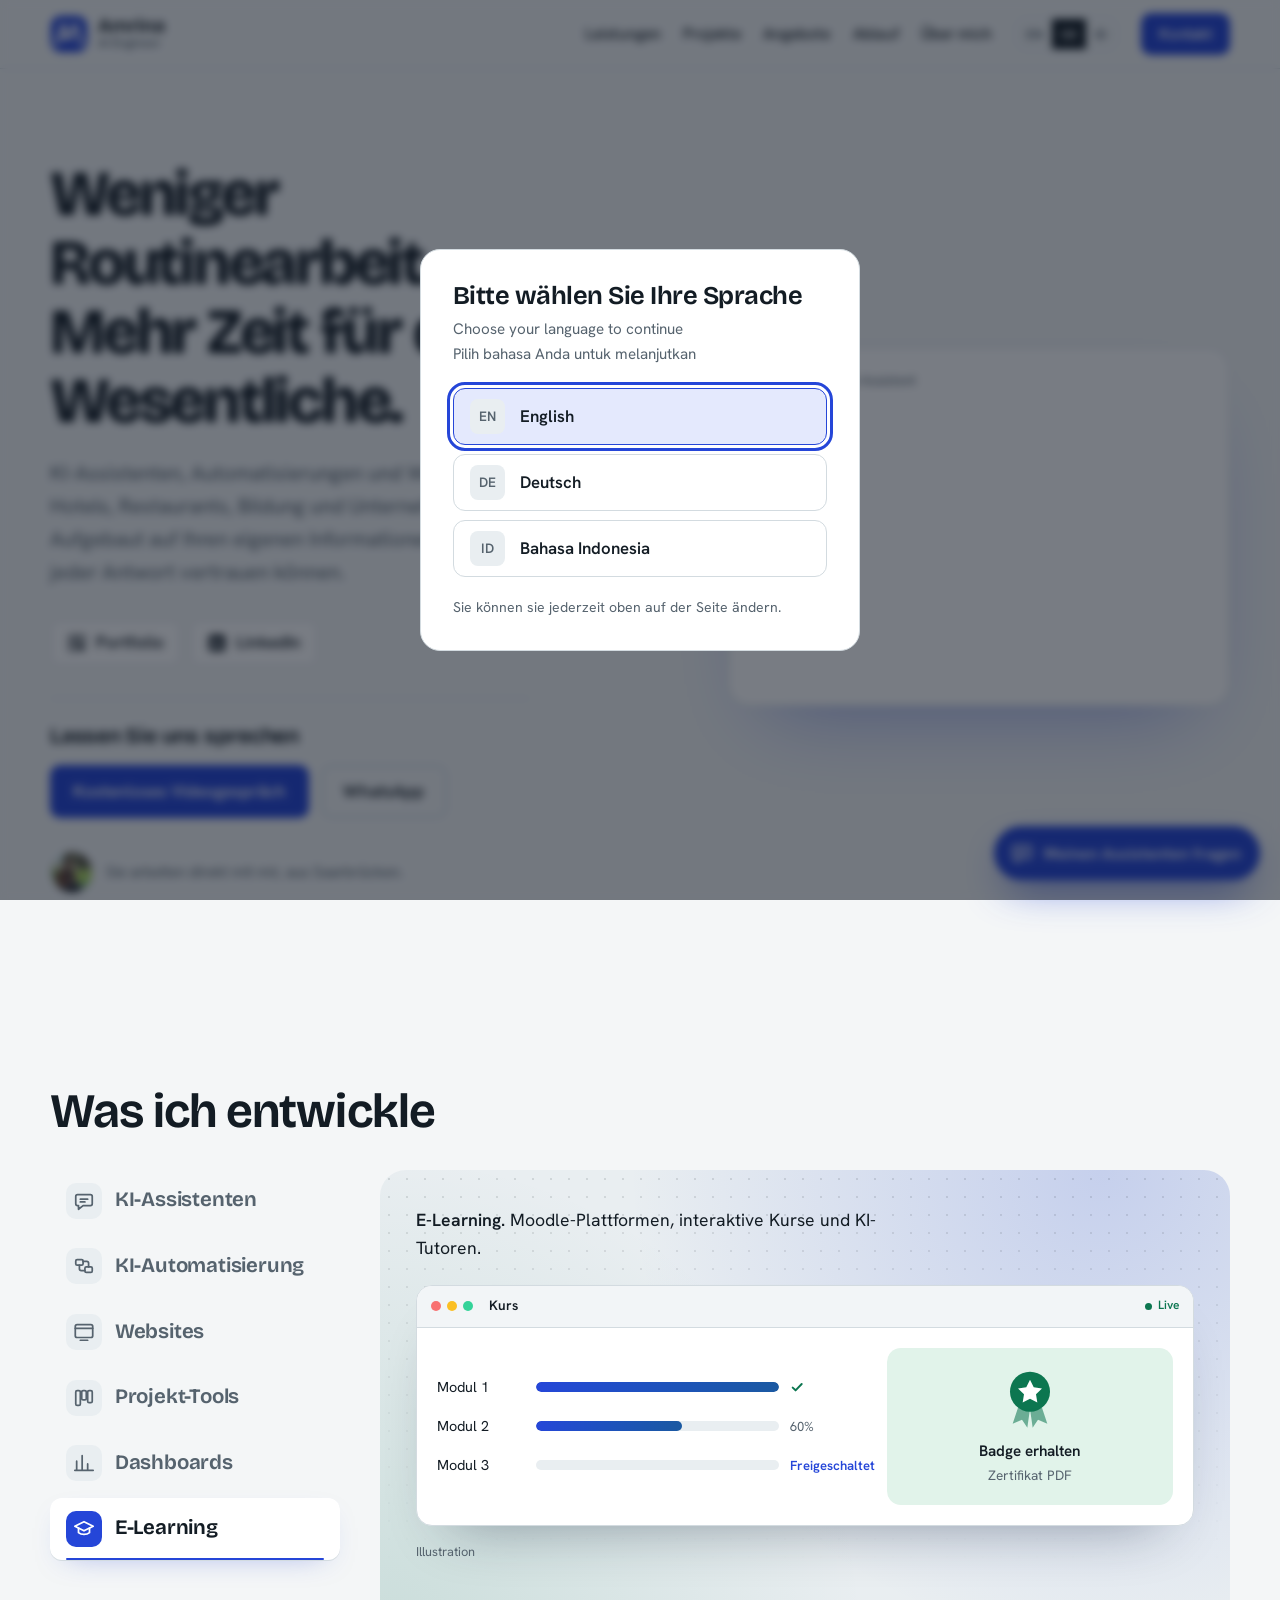
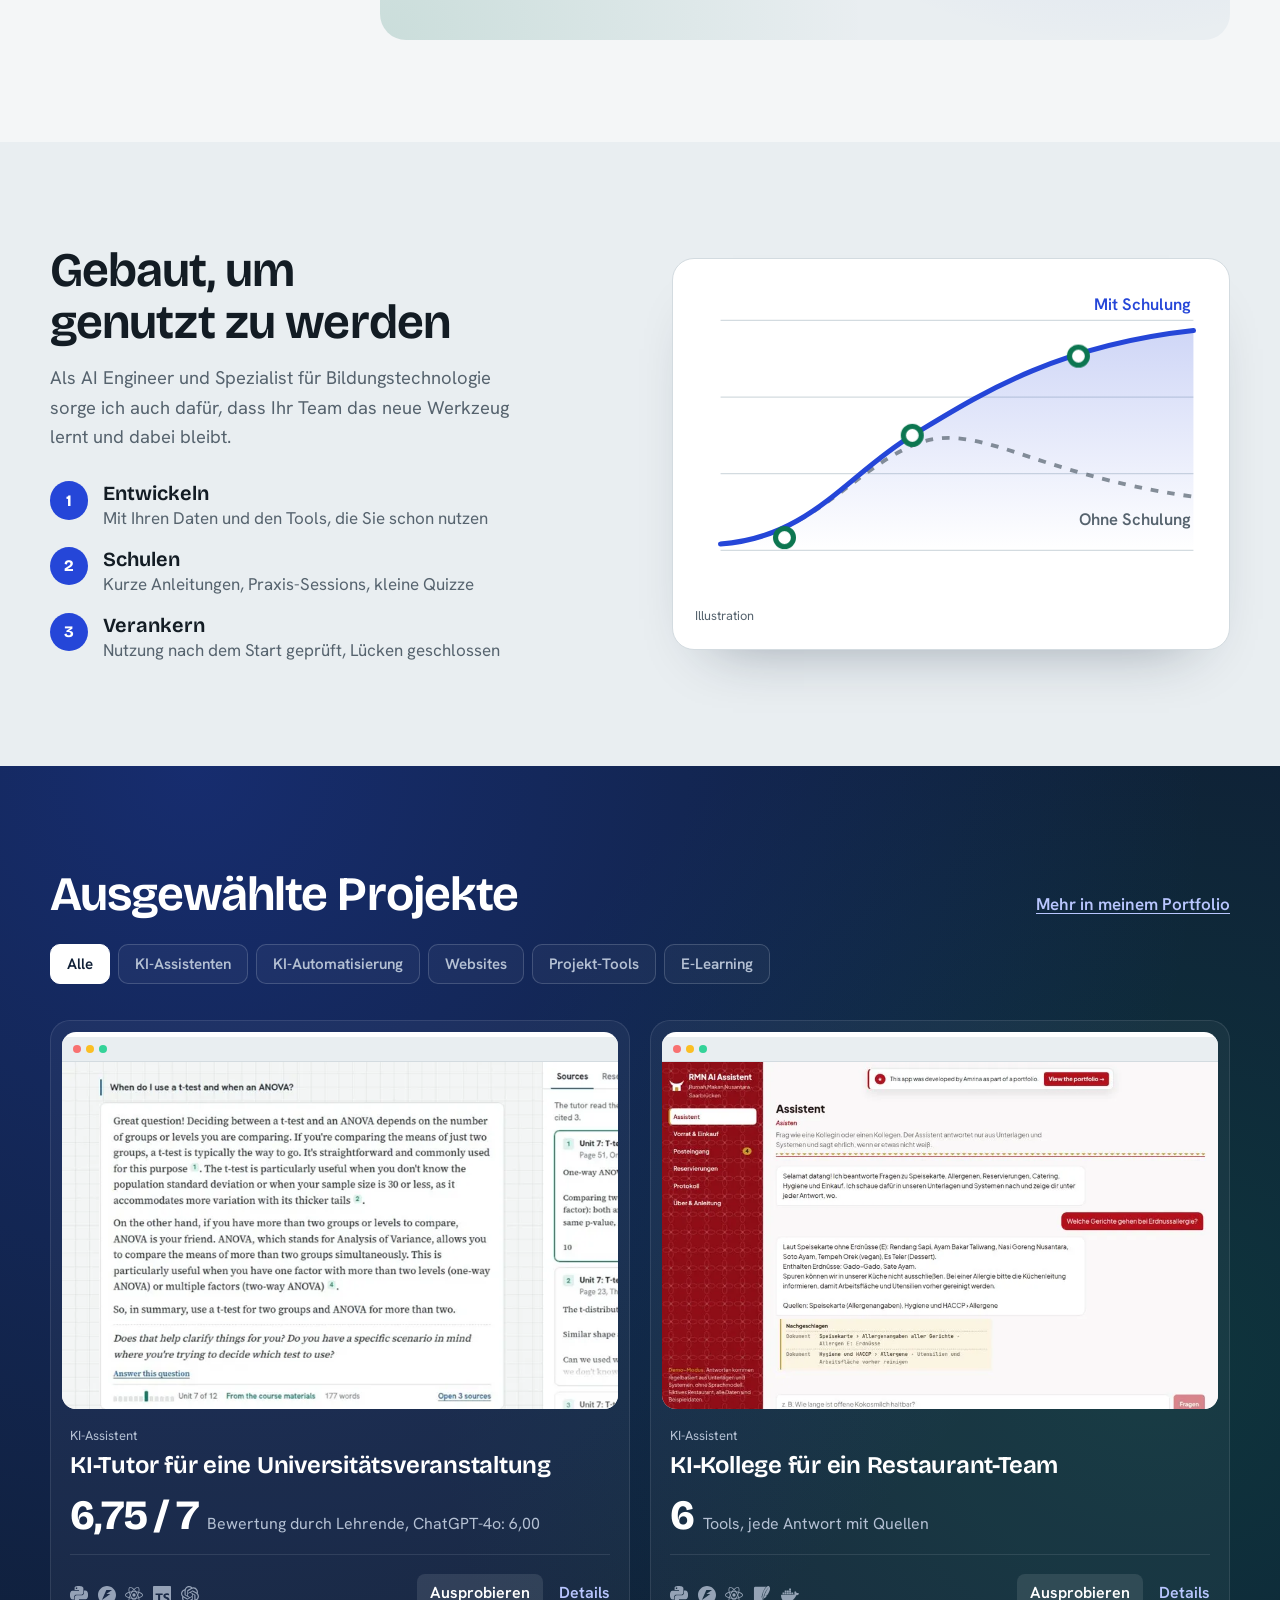
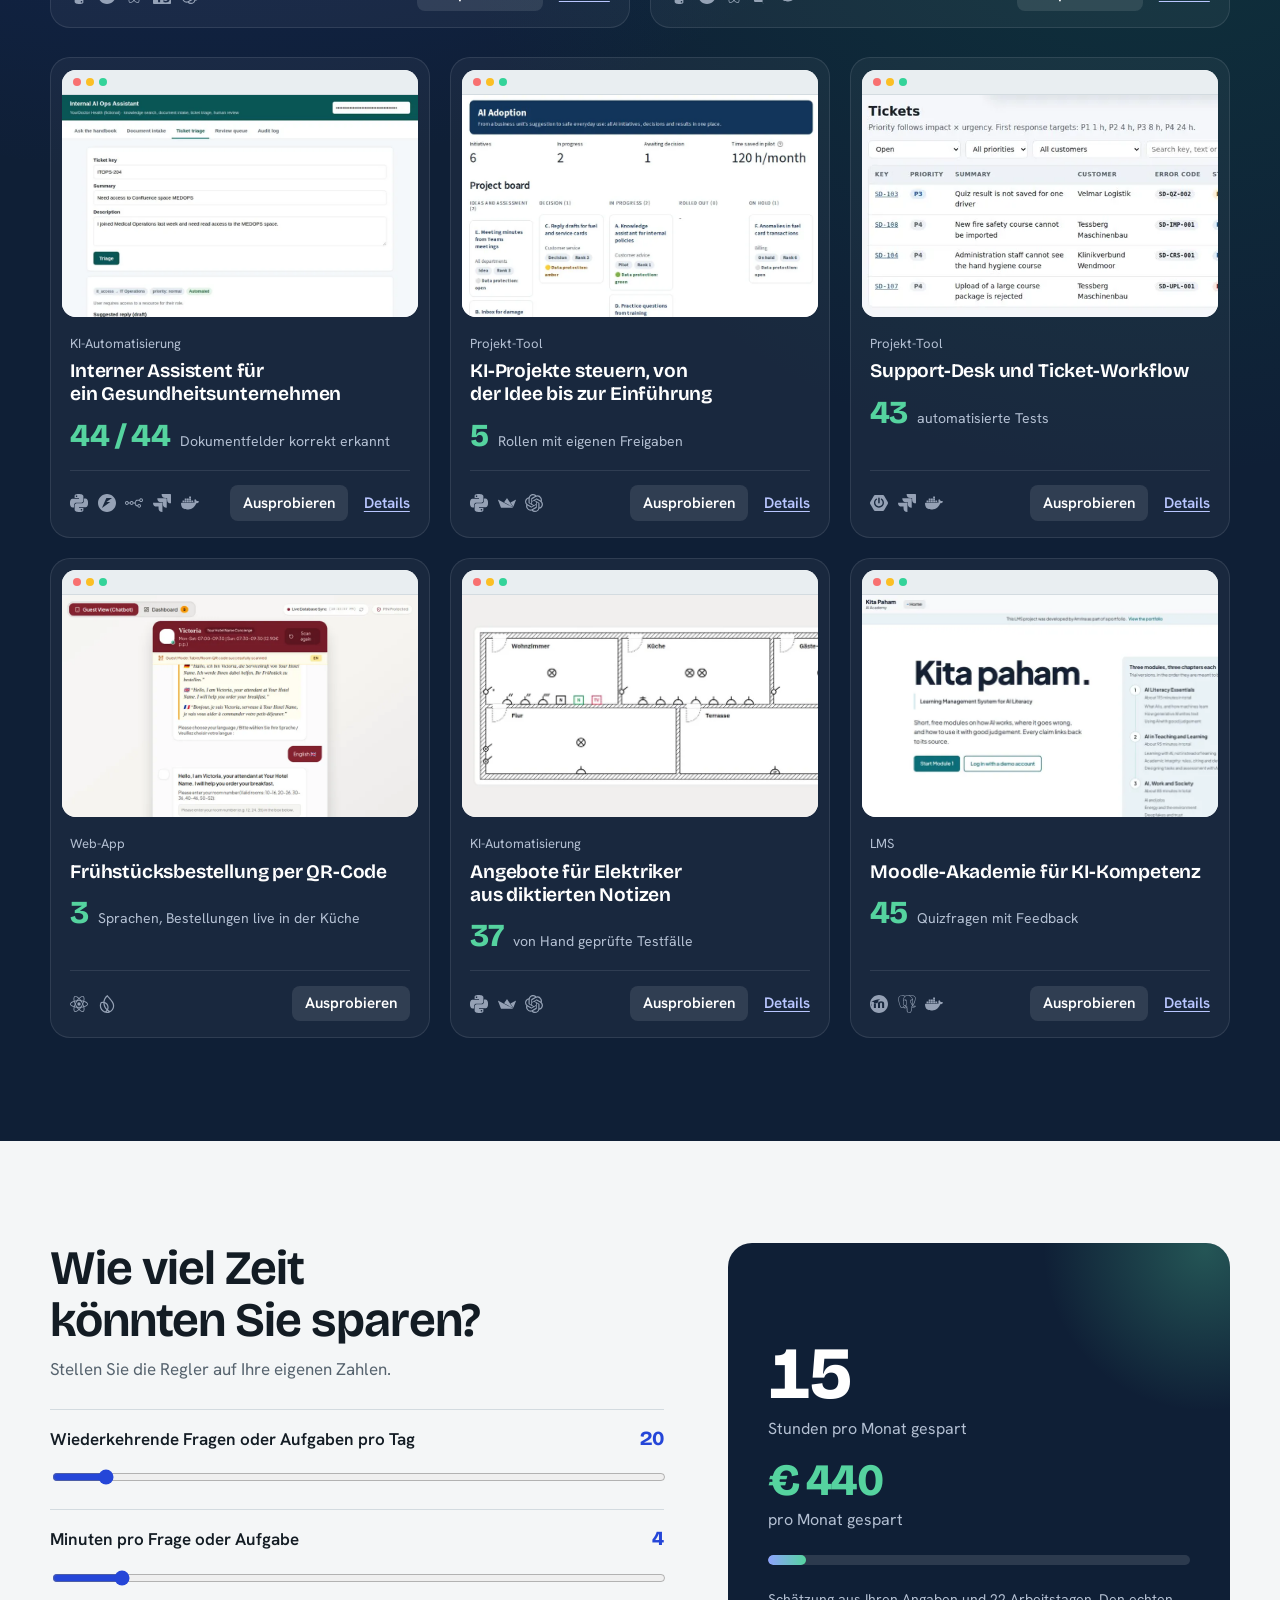
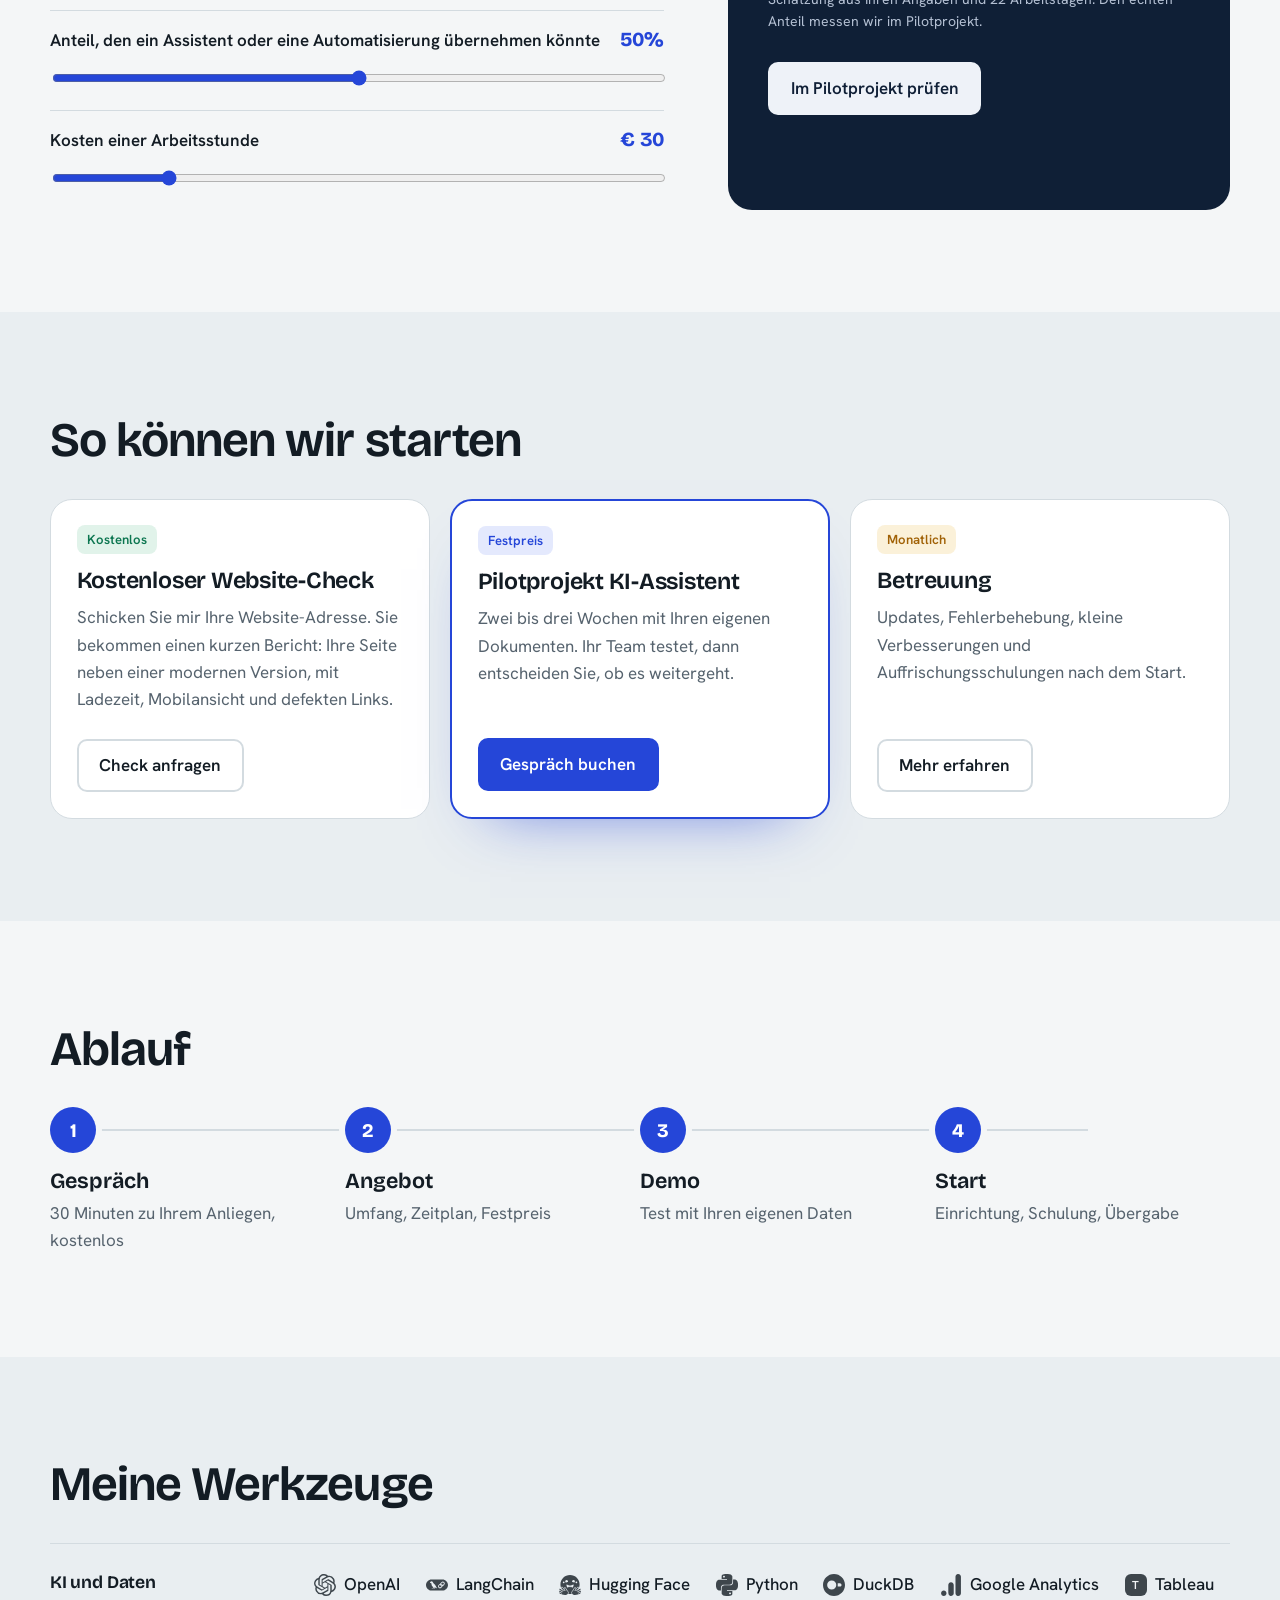
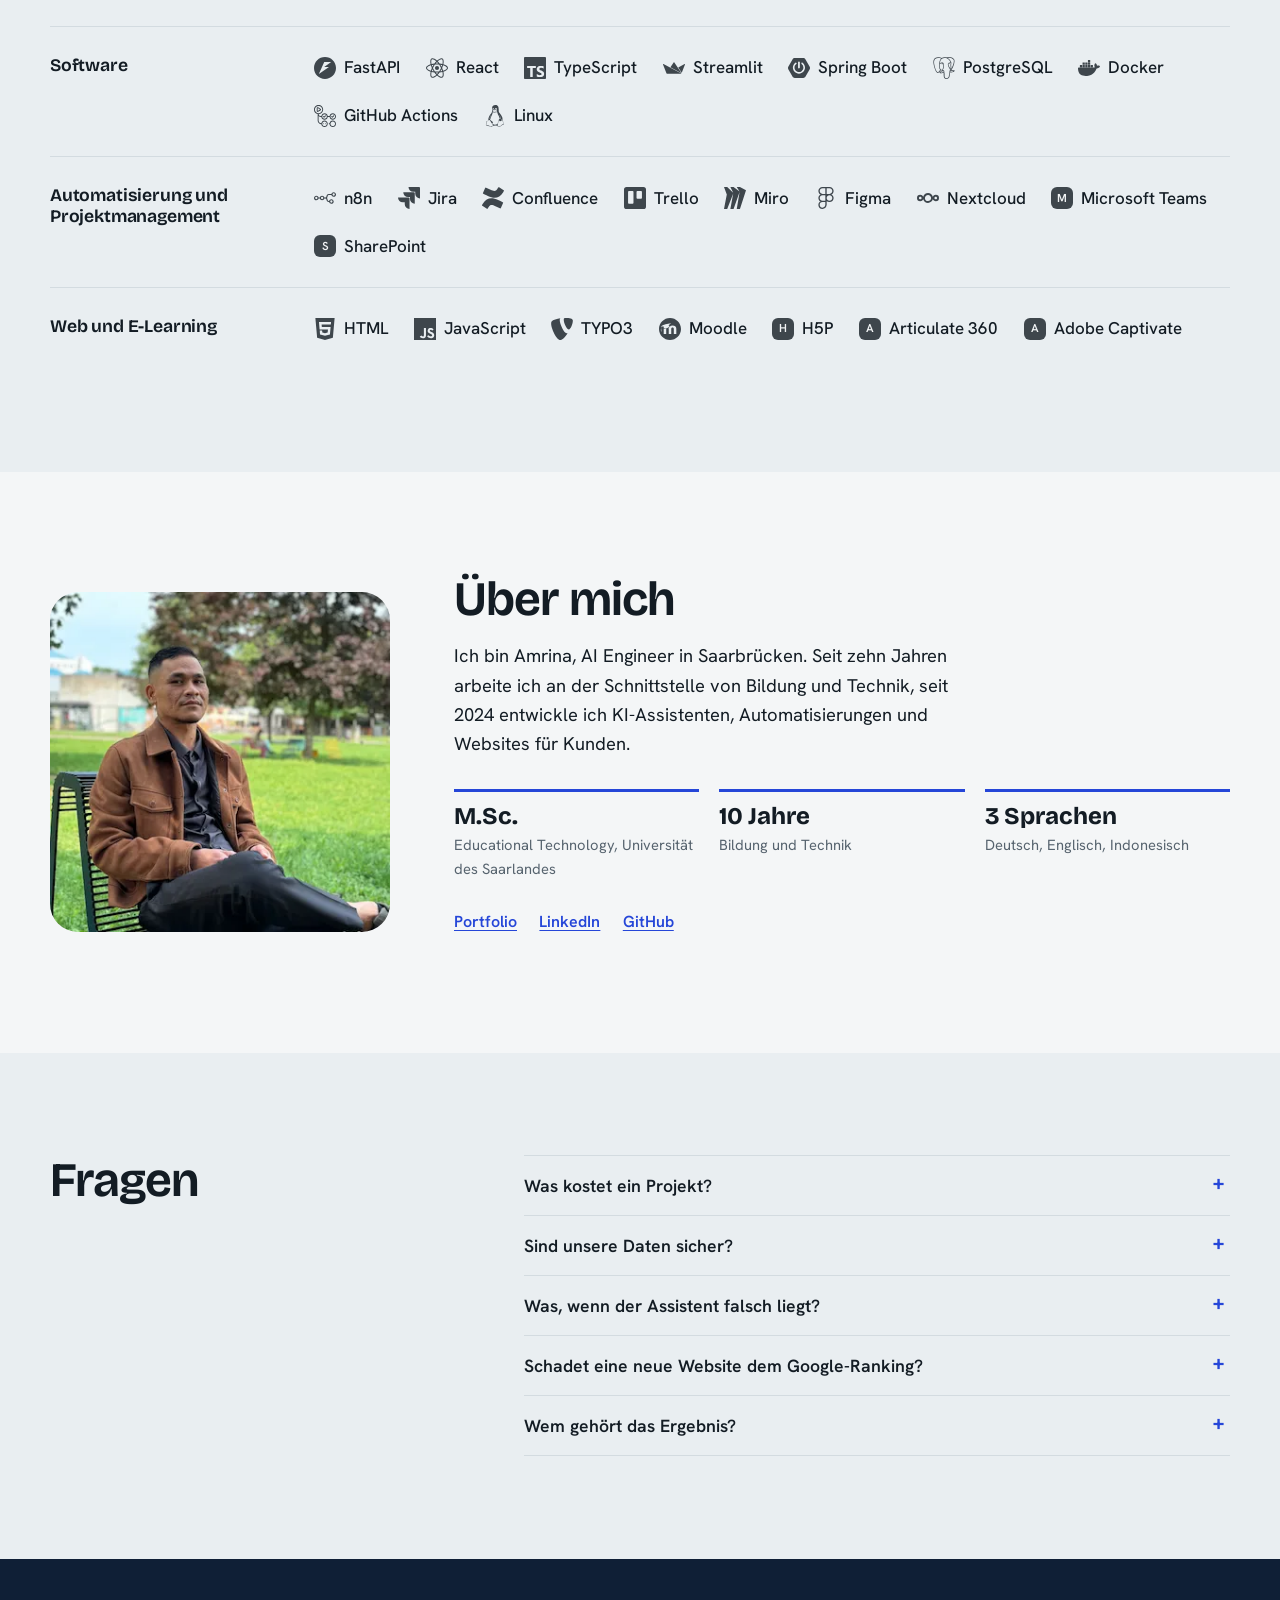
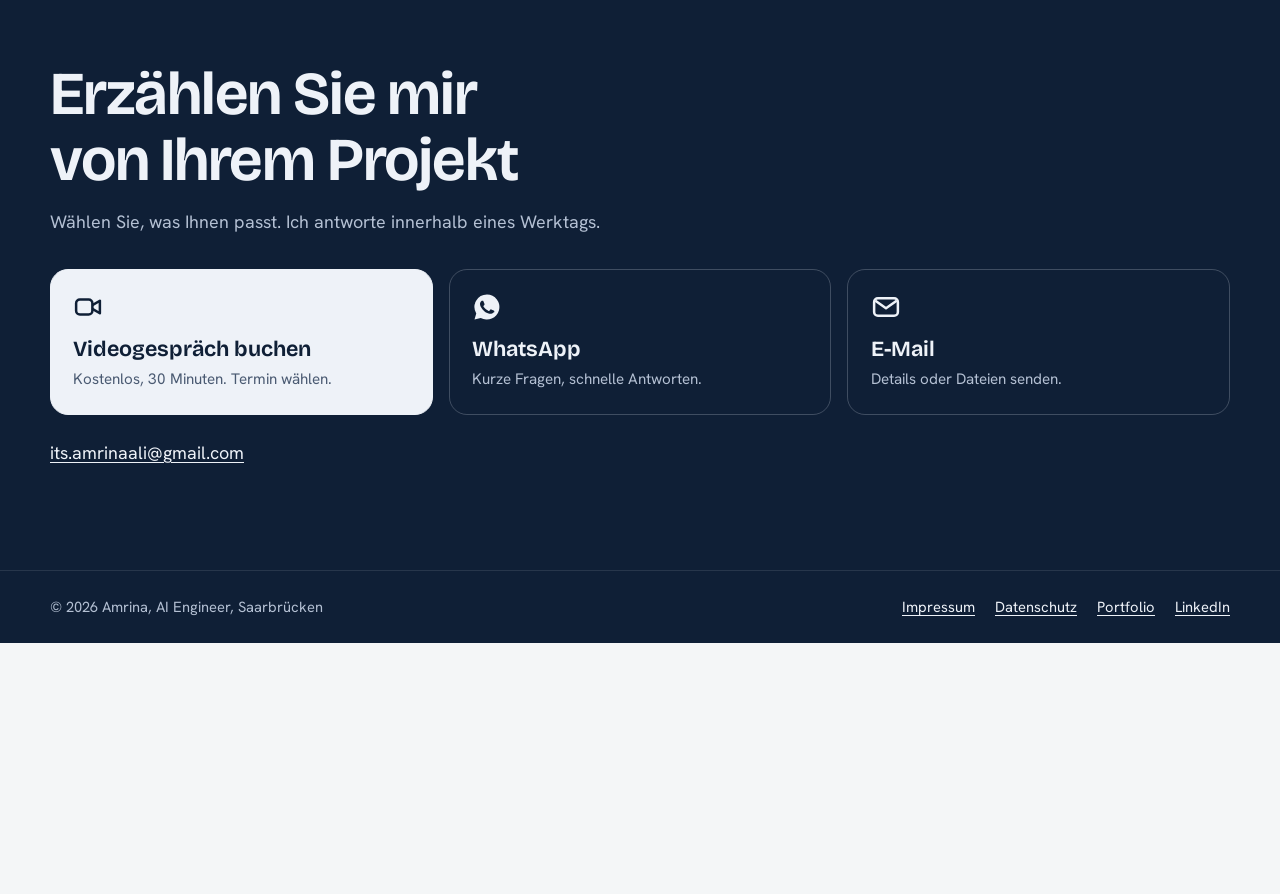
==== commit 129248ad: "Sitemap with hreflang and lastmod; ProfessionalService structured data" ====
--- a/de/index.html
+++ b/de/index.html
@@ -18,6 +18,7 @@
 <meta name="theme-color" content="#f4f6f7" media="(prefers-color-scheme: light)">
 <meta name="theme-color" content="#0f1519" media="(prefers-color-scheme: dark)">
 <link rel="icon" href="../favicon.svg" type="image/svg+xml">
+<script type="application/ld+json">{"@context": "https://schema.org", "@type": "ProfessionalService", "name": "Amrina, AI engineer", "url": "https://sayamrina.github.io/amrinawork/de/", "image": "https://sayamrina.github.io/amrinawork/img/amrina.webp", "description": "Hallo, ich bin Amrina, AI Engineer und Spezialist für Bildungstechnologie mit 10 Jahren Erfahrung. Ich helfe Unternehmen, Schulen und Organisationen, mit KI-Assistenten, Automatisierung und Websites Zeit zu sparen.", "email": "its.amrinaali@gmail.com", "telephone": "+4915129529331", "inLanguage": "de", "address": {"@type": "PostalAddress", "addressLocality": "Saarbrücken", "addressCountry": "DE"}, "areaServed": ["DE", "ID", "Worldwide"], "founder": {"@type": "Person", "name": "Amrina", "jobTitle": "AI engineer and educational technology specialist", "alumniOf": "Saarland University", "sameAs": ["https://sayamrina.github.io/", "https://www.linkedin.com/in/amrina-ali-487025119/", "https://github.com/sayamrina"]}, "knowsLanguage": ["en", "de", "id"]}</script>
 <link rel="stylesheet" href="../fonts.css?v=e96711f1">
 <link rel="stylesheet" href="../style.css?v=e96711f1">
 </head>
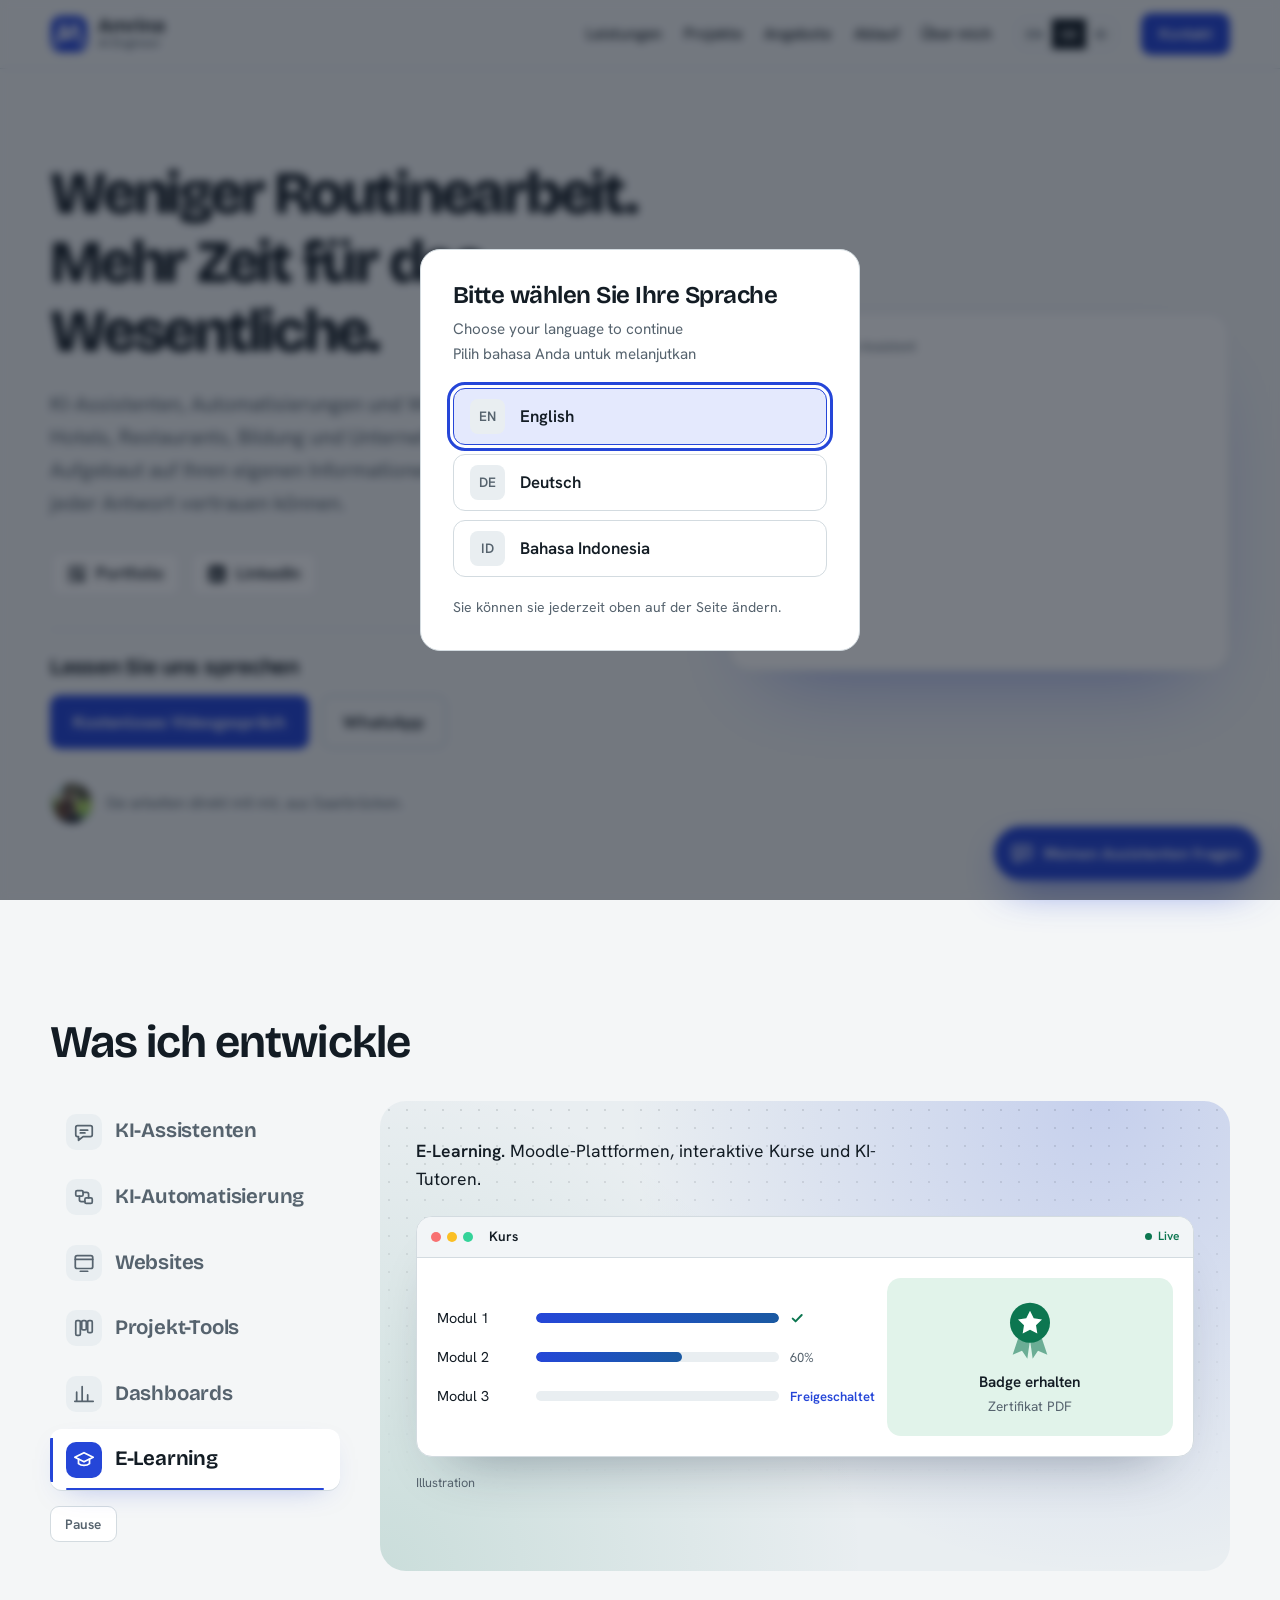
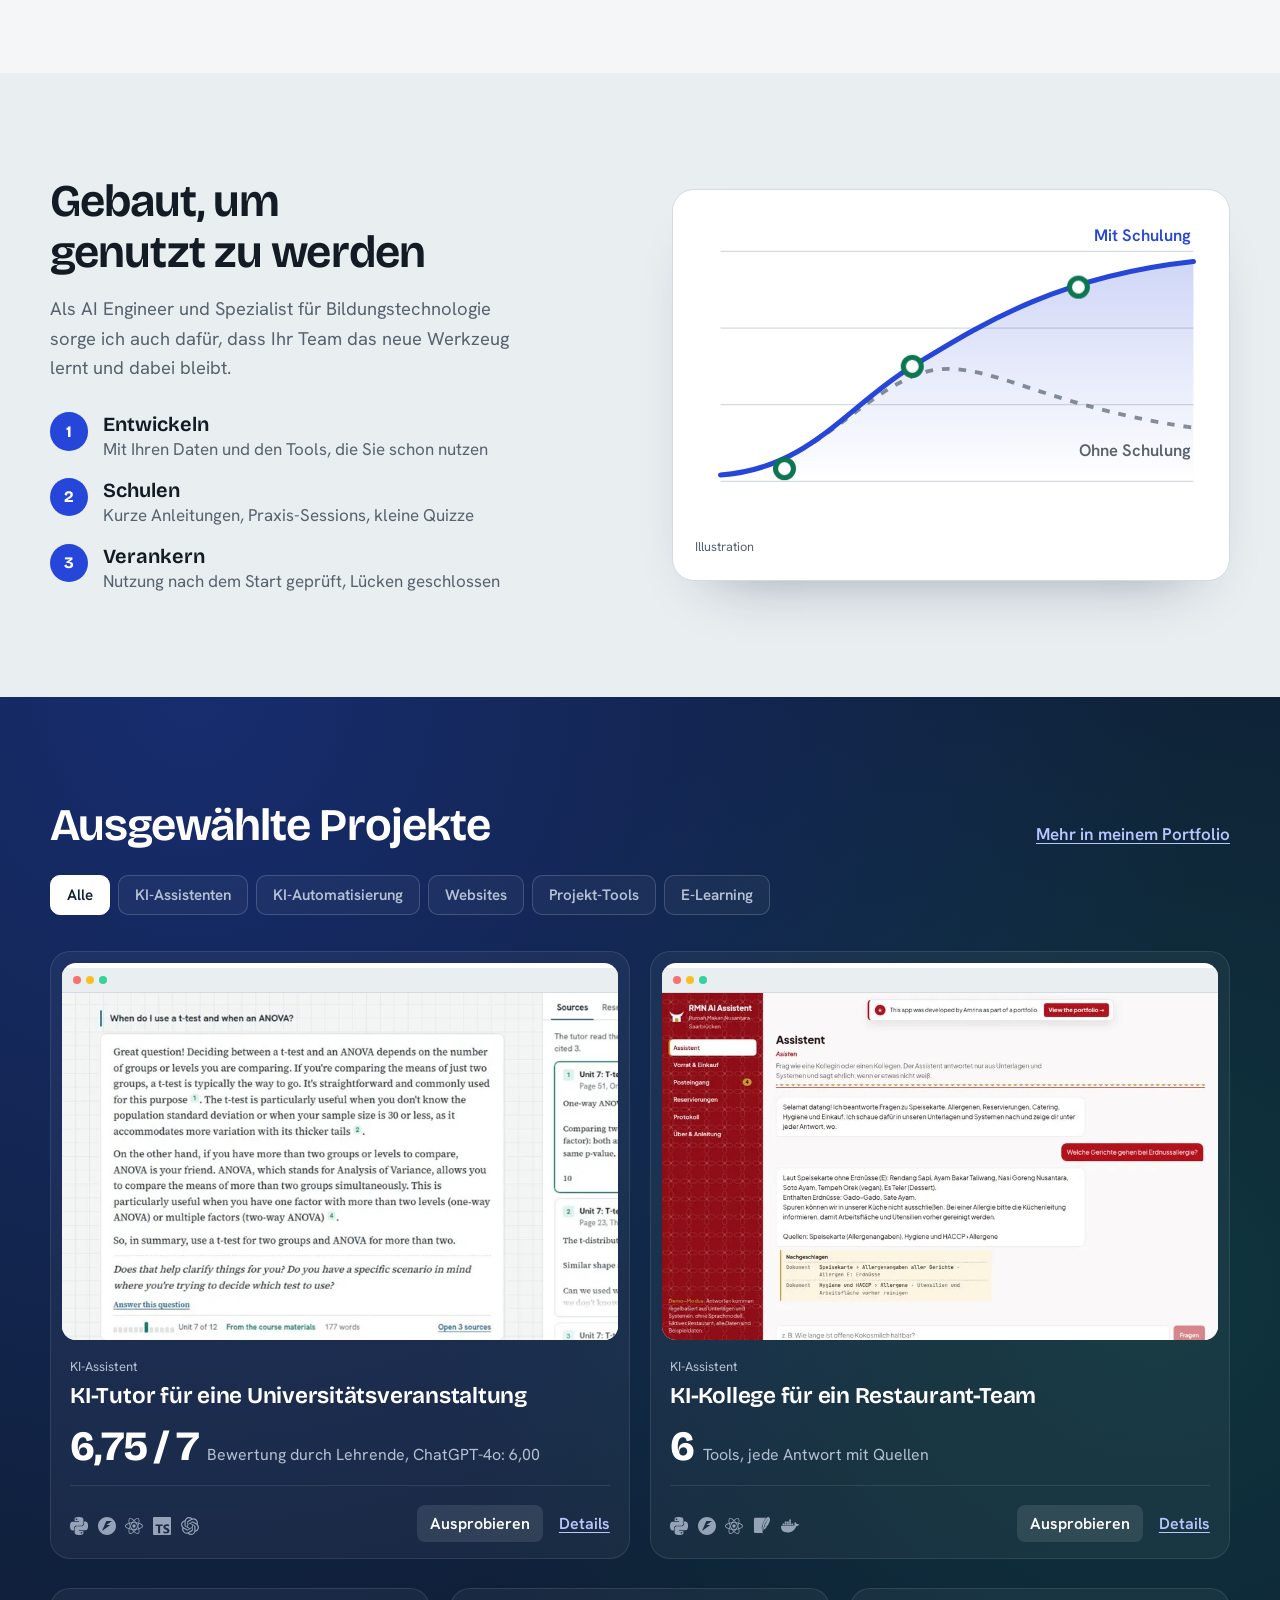
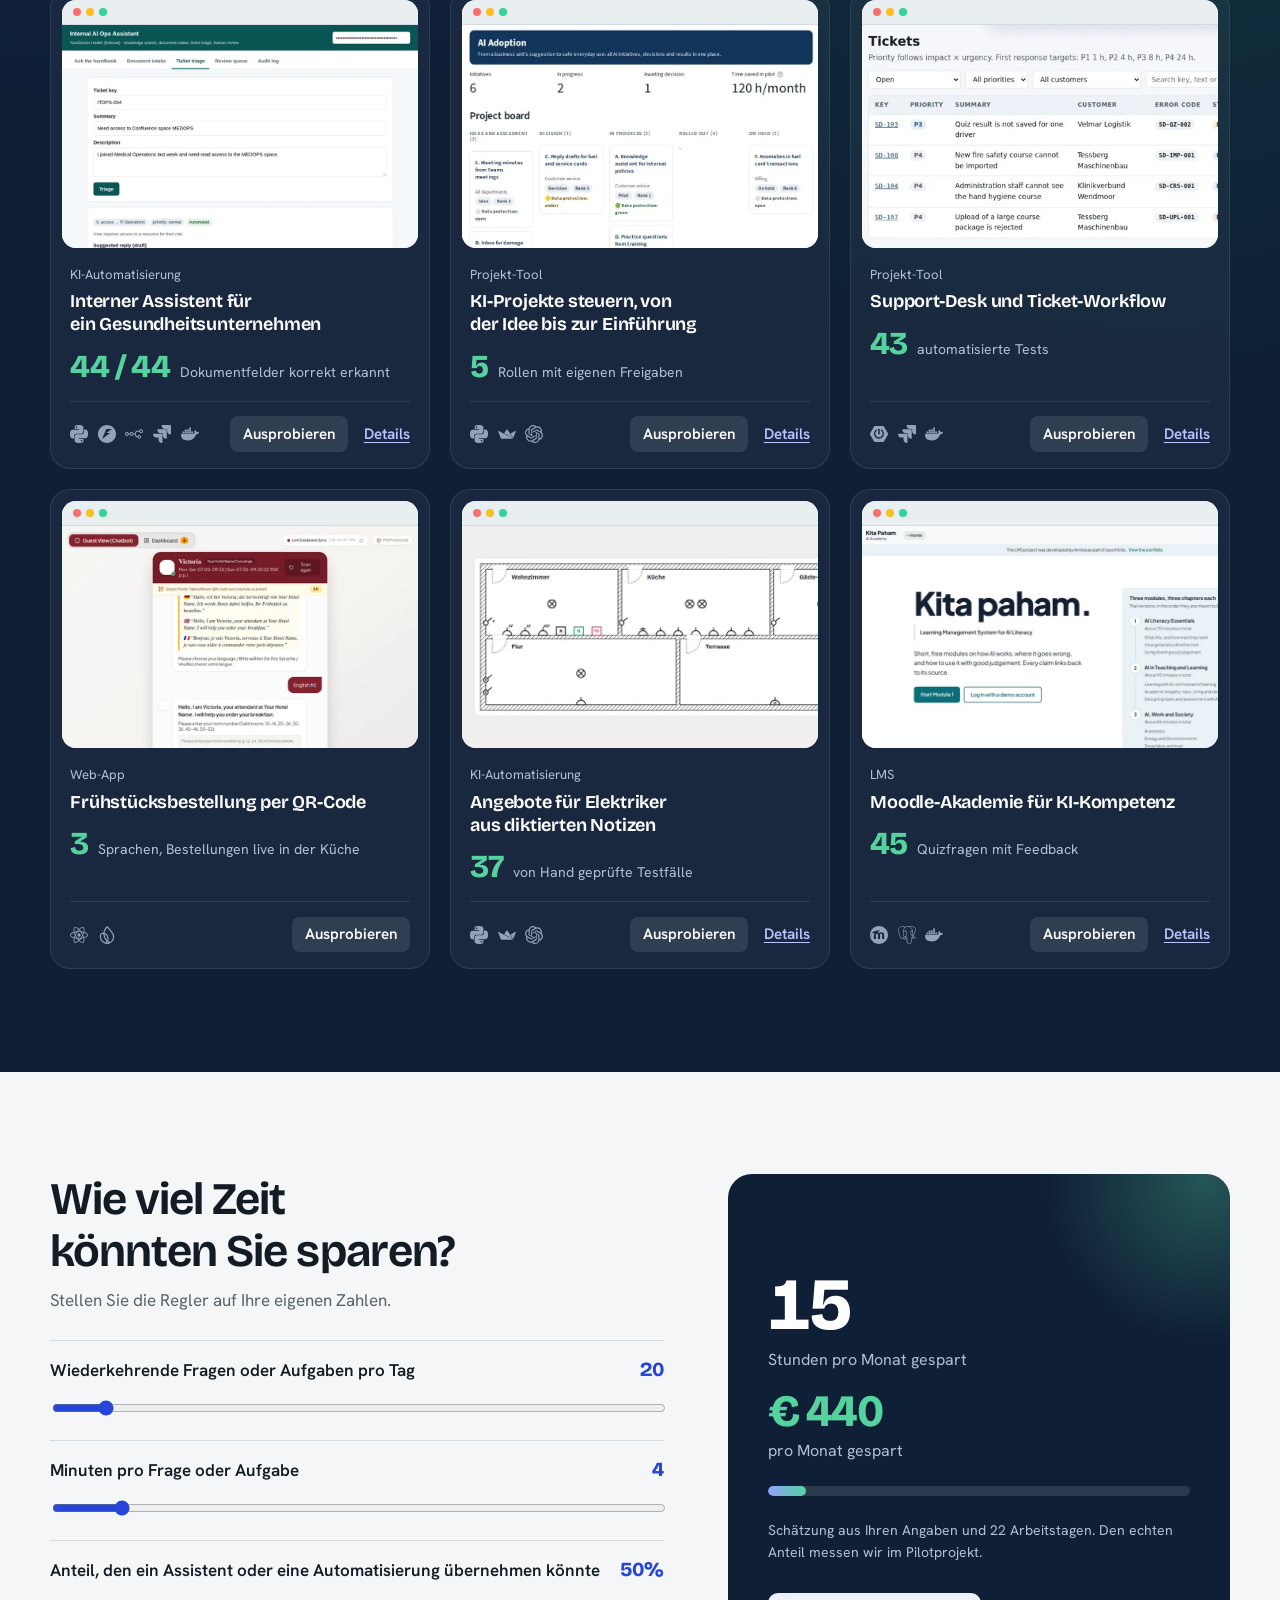
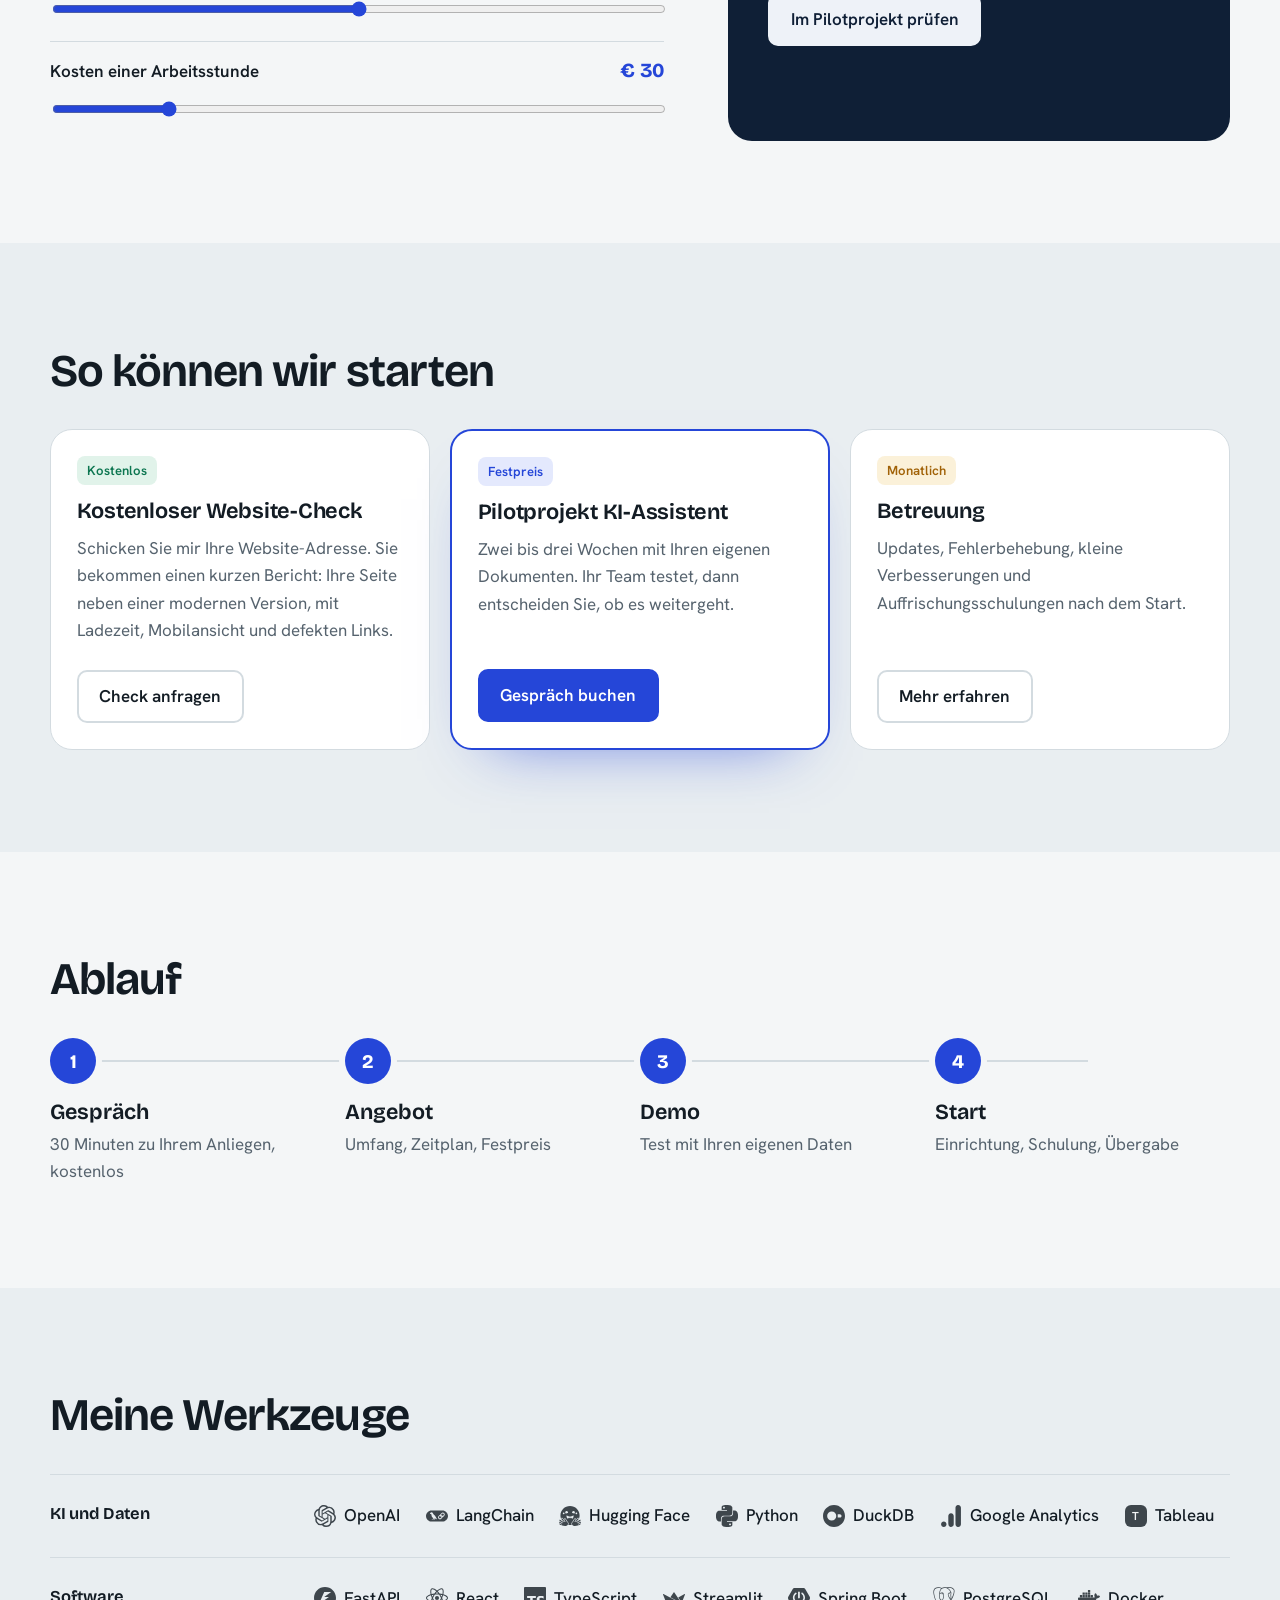
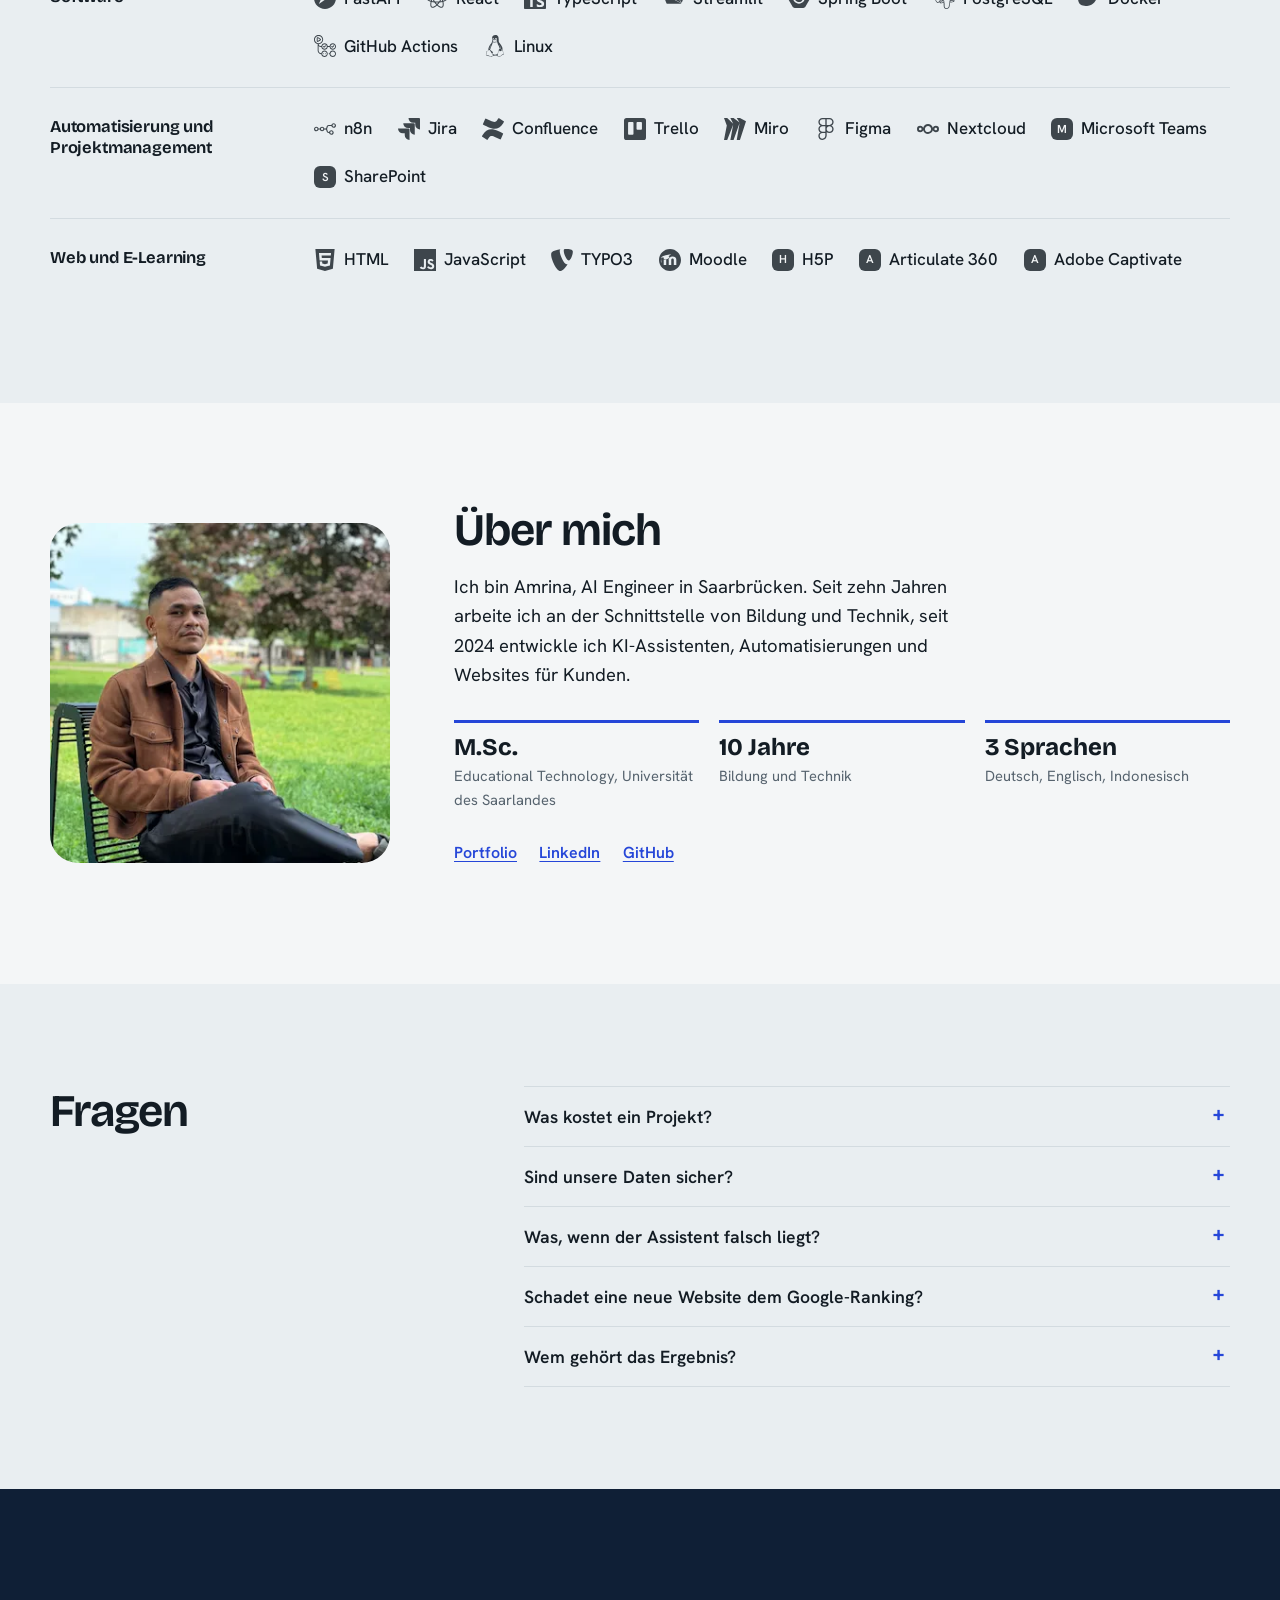
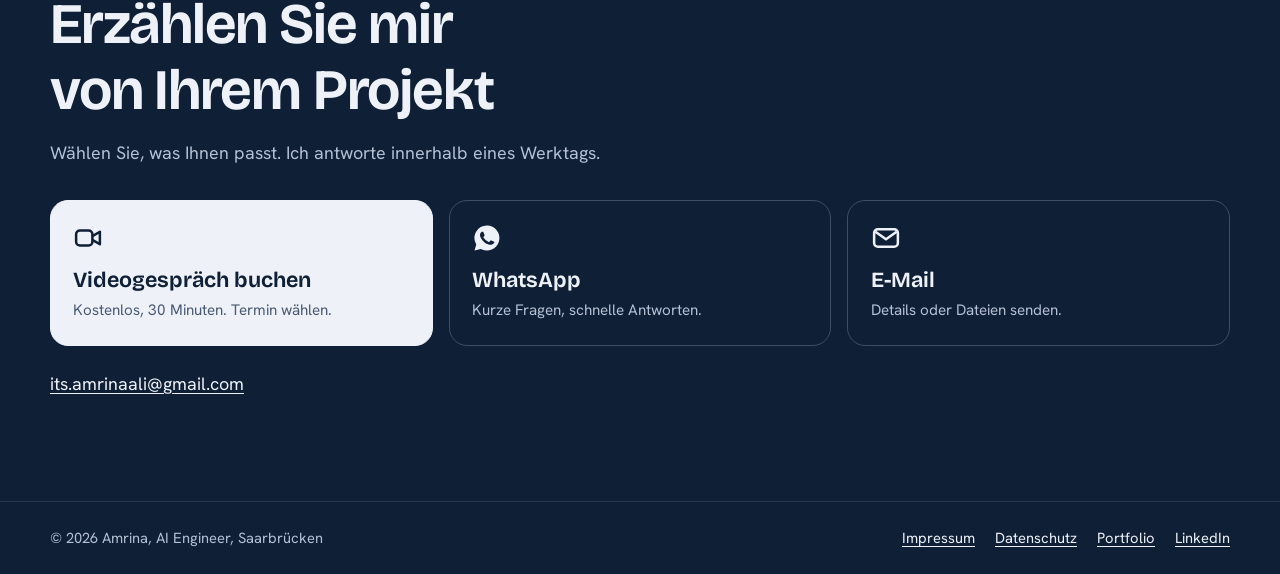
==== commit 8d446060: "Apply modern-web-guidance: popover assistant, pause control for rotating tabs, non-color tab indicat" ====
--- a/de/index.html
+++ b/de/index.html
@@ -19,8 +19,8 @@
 <meta name="theme-color" content="#0f1519" media="(prefers-color-scheme: dark)">
 <link rel="icon" href="../favicon.svg" type="image/svg+xml">
 <script type="application/ld+json">{"@context": "https://schema.org", "@type": "ProfessionalService", "name": "Amrina, AI engineer", "url": "https://sayamrina.github.io/amrinawork/de/", "image": "https://sayamrina.github.io/amrinawork/img/amrina.webp", "description": "Hallo, ich bin Amrina, AI Engineer und Spezialist für Bildungstechnologie mit 10 Jahren Erfahrung. Ich helfe Unternehmen, Schulen und Organisationen, mit KI-Assistenten, Automatisierung und Websites Zeit zu sparen.", "email": "its.amrinaali@gmail.com", "telephone": "+4915129529331", "inLanguage": "de", "address": {"@type": "PostalAddress", "addressLocality": "Saarbrücken", "addressCountry": "DE"}, "areaServed": ["DE", "ID", "Worldwide"], "founder": {"@type": "Person", "name": "Amrina", "jobTitle": "AI engineer and educational technology specialist", "alumniOf": "Saarland University", "sameAs": ["https://sayamrina.github.io/", "https://www.linkedin.com/in/amrina-ali-487025119/", "https://github.com/sayamrina"]}, "knowsLanguage": ["en", "de", "id"]}</script>
-<link rel="stylesheet" href="../fonts.css?v=e96711f1">
-<link rel="stylesheet" href="../style.css?v=e96711f1">
+<link rel="stylesheet" href="../fonts.css?v=9eb5e786">
+<link rel="stylesheet" href="../style.css?v=9eb5e786">
 </head>
 <body data-lang="de">
 <a class="skip" href="#main">Zum Inhalt springen</a>
@@ -69,16 +69,19 @@
   <div class="wrap">
     <h2>Was ich entwickle</h2>
     <div class="bench">
-      <div class="tabs" role="tablist" aria-label="Was ich entwickle">
-<button role="tab" id="tab-chat" aria-controls="panel-chat" aria-selected="true"><svg class="tab-ic" width="22" height="22" viewBox="0 0 24 24" aria-hidden="true" fill="none" stroke="currentColor" stroke-width="1.9" stroke-linecap="round" stroke-linejoin="round"><path d="M5 5h14a2 2 0 0 1 2 2v8a2 2 0 0 1-2 2h-8l-5 4v-4H5a2 2 0 0 1-2-2V7a2 2 0 0 1 2-2z"/><path d="M8 10h8M8 13h5"/></svg><span>KI-Assistenten</span><i class="prog" aria-hidden="true"></i></button>
-<button role="tab" id="tab-auto" aria-controls="panel-auto" aria-selected="false" tabindex="-1"><svg class="tab-ic" width="22" height="22" viewBox="0 0 24 24" aria-hidden="true" fill="none" stroke="currentColor" stroke-width="1.9" stroke-linecap="round" stroke-linejoin="round"><rect x="3" y="5" width="8" height="6" rx="1.5"/><rect x="13" y="13" width="8" height="6" rx="1.5"/><path d="M7 11v4a2 2 0 0 0 2 2h4M17 13V9a2 2 0 0 0-2-2h-4"/></svg><span>KI-Automatisierung</span><i class="prog" aria-hidden="true"></i></button>
-<button role="tab" id="tab-web" aria-controls="panel-web" aria-selected="false" tabindex="-1"><svg class="tab-ic" width="22" height="22" viewBox="0 0 24 24" aria-hidden="true" fill="none" stroke="currentColor" stroke-width="1.9" stroke-linecap="round" stroke-linejoin="round"><rect x="2.5" y="4" width="19" height="14" rx="2"/><path d="M2.5 8h19M8 21h8"/></svg><span>Websites</span><i class="prog" aria-hidden="true"></i></button>
-<button role="tab" id="tab-pm" aria-controls="panel-pm" aria-selected="false" tabindex="-1"><svg class="tab-ic" width="22" height="22" viewBox="0 0 24 24" aria-hidden="true" fill="none" stroke="currentColor" stroke-width="1.9" stroke-linecap="round" stroke-linejoin="round"><rect x="3" y="4" width="5" height="16" rx="1.5"/><rect x="9.5" y="4" width="5" height="10" rx="1.5"/><rect x="16" y="4" width="5" height="13" rx="1.5"/></svg><span>Projekt-Tools</span><i class="prog" aria-hidden="true"></i></button>
-<button role="tab" id="tab-dash" aria-controls="panel-dash" aria-selected="false" tabindex="-1"><svg class="tab-ic" width="22" height="22" viewBox="0 0 24 24" aria-hidden="true" fill="none" stroke="currentColor" stroke-width="1.9" stroke-linecap="round" stroke-linejoin="round"><path d="M4 20V10M10 20V4M16 20v-7M22 20H2"/></svg><span>Dashboards</span><i class="prog" aria-hidden="true"></i></button>
-<button role="tab" id="tab-learn" aria-controls="panel-learn" aria-selected="false" tabindex="-1"><svg class="tab-ic" width="22" height="22" viewBox="0 0 24 24" aria-hidden="true" fill="none" stroke="currentColor" stroke-width="1.9" stroke-linecap="round" stroke-linejoin="round"><path d="M2 9l10-5 10 5-10 5-10-5z"/><path d="M6 11v5c3 2.5 9 2.5 12 0v-5"/></svg><span>E-Learning</span><i class="prog" aria-hidden="true"></i></button>
+      <div class="tabs-col">
+        <div class="tabs" role="tablist" aria-label="Was ich entwickle">
+<button type="button" role="tab" id="tab-chat" data-panel="panel-chat" aria-selected="true"><svg class="tab-ic" width="22" height="22" viewBox="0 0 24 24" aria-hidden="true" fill="none" stroke="currentColor" stroke-width="1.9" stroke-linecap="round" stroke-linejoin="round"><path d="M5 5h14a2 2 0 0 1 2 2v8a2 2 0 0 1-2 2h-8l-5 4v-4H5a2 2 0 0 1-2-2V7a2 2 0 0 1 2-2z"/><path d="M8 10h8M8 13h5"/></svg><span>KI-Assistenten</span><i class="prog" aria-hidden="true"></i></button>
+<button type="button" role="tab" id="tab-auto" data-panel="panel-auto" aria-selected="false" tabindex="-1"><svg class="tab-ic" width="22" height="22" viewBox="0 0 24 24" aria-hidden="true" fill="none" stroke="currentColor" stroke-width="1.9" stroke-linecap="round" stroke-linejoin="round"><rect x="3" y="5" width="8" height="6" rx="1.5"/><rect x="13" y="13" width="8" height="6" rx="1.5"/><path d="M7 11v4a2 2 0 0 0 2 2h4M17 13V9a2 2 0 0 0-2-2h-4"/></svg><span>KI-Automatisierung</span><i class="prog" aria-hidden="true"></i></button>
+<button type="button" role="tab" id="tab-web" data-panel="panel-web" aria-selected="false" tabindex="-1"><svg class="tab-ic" width="22" height="22" viewBox="0 0 24 24" aria-hidden="true" fill="none" stroke="currentColor" stroke-width="1.9" stroke-linecap="round" stroke-linejoin="round"><rect x="2.5" y="4" width="19" height="14" rx="2"/><path d="M2.5 8h19M8 21h8"/></svg><span>Websites</span><i class="prog" aria-hidden="true"></i></button>
+<button type="button" role="tab" id="tab-pm" data-panel="panel-pm" aria-selected="false" tabindex="-1"><svg class="tab-ic" width="22" height="22" viewBox="0 0 24 24" aria-hidden="true" fill="none" stroke="currentColor" stroke-width="1.9" stroke-linecap="round" stroke-linejoin="round"><rect x="3" y="4" width="5" height="16" rx="1.5"/><rect x="9.5" y="4" width="5" height="10" rx="1.5"/><rect x="16" y="4" width="5" height="13" rx="1.5"/></svg><span>Projekt-Tools</span><i class="prog" aria-hidden="true"></i></button>
+<button type="button" role="tab" id="tab-dash" data-panel="panel-dash" aria-selected="false" tabindex="-1"><svg class="tab-ic" width="22" height="22" viewBox="0 0 24 24" aria-hidden="true" fill="none" stroke="currentColor" stroke-width="1.9" stroke-linecap="round" stroke-linejoin="round"><path d="M4 20V10M10 20V4M16 20v-7M22 20H2"/></svg><span>Dashboards</span><i class="prog" aria-hidden="true"></i></button>
+<button type="button" role="tab" id="tab-learn" data-panel="panel-learn" aria-selected="false" tabindex="-1"><svg class="tab-ic" width="22" height="22" viewBox="0 0 24 24" aria-hidden="true" fill="none" stroke="currentColor" stroke-width="1.9" stroke-linecap="round" stroke-linejoin="round"><path d="M2 9l10-5 10 5-10 5-10-5z"/><path d="M6 11v5c3 2.5 9 2.5 12 0v-5"/></svg><span>E-Learning</span><i class="prog" aria-hidden="true"></i></button>
+        </div>
+        <button type="button" class="autoplay-btn" data-pause="Pause" data-play="Abspielen">Pause</button>
       </div>
       <div class="stage">
-<div class="panel run" role="tabpanel" id="panel-chat" aria-labelledby="tab-chat">
+<div class="panel" role="tabpanel" id="panel-chat" aria-labelledby="tab-chat" tabindex="0">
   <p class="panel-line"><b>KI-Assistenten.</b> Antwortet aus Ihren Dokumenten, zeigt die Quelle und übergibt an Ihr Team, wenn er unsicher ist.</p>
   <div class="win">
   <div class="win-bar"><i></i><i></i><i></i><span class="win-title">Gäste-Assistent</span><span class="live">Live</span></div>
@@ -391,17 +394,17 @@
   </div>
 </footer>
 
-<button class="asst-btn" type="button" aria-expanded="false" aria-controls="asst"><svg width="24" height="24" viewBox="0 0 24 24" aria-hidden="true" fill="none" stroke="currentColor" stroke-width="2" stroke-linecap="round" stroke-linejoin="round"><path d="M5 5h14a2 2 0 0 1 2 2v8a2 2 0 0 1-2 2h-8l-5 4v-4H5a2 2 0 0 1-2-2V7a2 2 0 0 1 2-2z"/><path d="M8 10h8M8 13h5"/></svg><span>Meinen Assistenten fragen</span></button>
-<section id="asst" class="asst" role="dialog" aria-modal="false" aria-labelledby="asst-title" hidden>
-  <header class="asst-head"><span class="asst-av" aria-hidden="true"><svg width="30" height="30" xmlns="http://www.w3.org/2000/svg" viewBox="0 0 48 48"><rect x="1" y="1" width="46" height="46" rx="13" fill="#2546d8"/><path d="M8.5 36.5L16.5 11.5 24 31 31.5 11.5 39.5 36.5" fill="none" stroke="#fff" stroke-width="4.2" stroke-linecap="round" stroke-linejoin="round"/><path d="M12.6 28h7.4" stroke="#fff" stroke-width="4.2" stroke-linecap="round"/></svg></span><div><h2 id="asst-title">Amrinas Assistent</h2><p>Demo: Antworten kommen nur von dieser Seite.</p></div><button type="button" class="asst-x" aria-label="Schließen">×</button></header>
+<button class="asst-btn" type="button" popovertarget="asst"><svg width="24" height="24" viewBox="0 0 24 24" aria-hidden="true" fill="none" stroke="currentColor" stroke-width="2" stroke-linecap="round" stroke-linejoin="round"><path d="M5 5h14a2 2 0 0 1 2 2v8a2 2 0 0 1-2 2h-8l-5 4v-4H5a2 2 0 0 1-2-2V7a2 2 0 0 1 2-2z"/><path d="M8 10h8M8 13h5"/></svg><span>Meinen Assistenten fragen</span></button>
+<dialog id="asst" class="asst" popover aria-labelledby="asst-title">
+  <header class="asst-head"><span class="asst-av" aria-hidden="true"><svg width="30" height="30" xmlns="http://www.w3.org/2000/svg" viewBox="0 0 48 48"><rect x="1" y="1" width="46" height="46" rx="13" fill="#2546d8"/><path d="M8.5 36.5L16.5 11.5 24 31 31.5 11.5 39.5 36.5" fill="none" stroke="#fff" stroke-width="4.2" stroke-linecap="round" stroke-linejoin="round"/><path d="M12.6 28h7.4" stroke="#fff" stroke-width="4.2" stroke-linecap="round"/></svg></span><div><h2 id="asst-title">Amrinas Assistent</h2><p>Demo: Antworten kommen nur von dieser Seite.</p></div><button type="button" class="asst-x" popovertarget="asst" popovertargetaction="hide" aria-label="Schließen">×</button></header>
   <div class="asst-log" aria-live="polite"><div class="m m-ai">Hallo! Ich beantworte Fragen zu Amrinas Leistungen, nur mit den Informationen auf dieser Seite. Was möchten Sie wissen?</div></div>
   <div class="asst-chips"><button type="button" class="chip">Was kostet das?</button><button type="button" class="chip">Sind unsere Daten sicher?</button><button type="button" class="chip">Wie fangen wir an?</button></div>
   <form class="asst-form"><label class="sr" for="asst-in">Ihre Frage</label><input id="asst-in" type="text" autocomplete="off" placeholder="Ihre Frage" maxlength="200"><button type="submit">Senden</button></form>
-</section>
+</dialog>
 <script type="application/json" id="kb">[{"id": "greet", "q": "", "a": "Hallo! Ich beantworte Fragen zu Amrinas Leistungen, nur mit den Informationen auf dieser Seite. Was möchten Sie wissen?", "src": "", "href": "", "k": "hi hello hey hallo halo hai guten tag selamat pagi siang sore malam assalamualaikum"}, {"id": "svc-chat", "q": "KI-Assistenten", "a": "KI-Assistenten: Antwortet aus Ihren Dokumenten, zeigt die Quelle und übergibt an Ihr Team, wenn er unsicher ist.", "src": "Was ich entwickle", "href": "#services", "k": "chatbot chat assistant bot whatsapp questions answers hotel restaurant guests assistent fragen gäste asisten tamu pertanyaan jawab"}, {"id": "svc-auto", "q": "KI-Automatisierung", "a": "KI-Automatisierung: Aus E-Mails, Formularen und PDFs werden geprüfte Daten und Antwortentwürfe.", "src": "Was ich entwickle", "href": "#services", "k": "automation automate email emails forms pdf invoice data workflow automatisierung automatisieren rechnung formular otomasi otomatis faktur formulir"}, {"id": "svc-web", "q": "Websites", "a": "Websites: Schnelle, mobile Websites und Relaunches, die Marke und Google-Ranking erhalten.", "src": "Was ich entwickle", "href": "#services", "k": "website websites web site redesign homepage seite webseite situs landing"}, {"id": "svc-pm", "q": "Projekt-Tools", "a": "Projekt-Tools: Tickets, Freigaben und Aufgabenboards mit Rollen, verbunden mit Jira, Trello oder Teams.", "src": "Was ich entwickle", "href": "#services", "k": "project management tickets ticket approval board tasks jira trello teams projektmanagement aufgaben freigabe tiket persetujuan tugas proyek"}, {"id": "svc-dash", "q": "Dashboards", "a": "Dashboards: Ihre Kennzahlen auf einen Blick, automatisch aktualisiert.", "src": "Was ich entwickle", "href": "#services", "k": "dashboard dashboards reports reporting kpi numbers analytics chart berichte kennzahlen laporan angka grafik"}, {"id": "svc-learn", "q": "E-Learning", "a": "E-Learning: Moodle-Plattformen, interaktive Kurse und KI-Tutoren.", "src": "Was ich entwickle", "href": "#services", "k": "elearning e-learning learning course courses moodle lms tutor school training kurs lernen schule kursus belajar sekolah"}, {"id": "offer-check", "q": "Kostenloser Website-Check", "a": "Kostenloser Website-Check (Kostenlos): Schicken Sie mir Ihre Website-Adresse. Sie bekommen einen kurzen Bericht: Ihre Seite neben einer modernen Version, mit Ladezeit, Mobilansicht und defekten Links.", "src": "So können wir starten", "href": "#offers", "k": "website check audit free review analysis kostenlos prüfung gratis cek periksa"}, {"id": "offer-pilot", "q": "Pilotprojekt KI-Assistent", "a": "Pilotprojekt KI-Assistent (Festpreis): Zwei bis drei Wochen mit Ihren eigenen Dokumenten. Ihr Team testet, dann entscheiden Sie, ob es weitergeht.", "src": "So können wir starten", "href": "#offers", "k": "pilot trial test try demo weeks probe testen pilotprojekt wochen uji coba percobaan minggu"}, {"id": "offer-care", "q": "Betreuung", "a": "Betreuung (Monatlich): Updates, Fehlerbehebung, kleine Verbesserungen und Auffrischungsschulungen nach dem Start.", "src": "So können wir starten", "href": "#offers", "k": "maintenance support care monthly update fix wartung betreuung support monatlich pemeliharaan pendampingan bulanan perbaikan"}, {"id": "faq-0", "q": "Was kostet ein Projekt?", "a": "Ein Festpreis für den vereinbarten Umfang, nach einem kurzen Gespräch. Laufende Kosten wie Hosting und KI-Nutzung stehen im Angebot.", "src": "Fragen: Was kostet ein Projekt?", "href": "#faq", "k": "price prices cost costs pay budget expensive cheap how much quote offer preis preise kosten kostet budget teuer angebot harga biaya bayar mahal murah berapa tarif penawaran"}, {"id": "faq-1", "q": "Sind unsere Daten sicher?", "a": "Daten können auf EU-Servern bleiben, personenbezogene Daten werden vor jedem KI-Aufruf entfernt, ein selbst gehostetes Modell ist möglich.", "src": "Fragen: Sind unsere Daten sicher?", "href": "#faq", "k": "data privacy gdpr secure safe security server confidential dsgvo datenschutz sicher sicherheit vertraulich aman keamanan privasi rahasia"}, {"id": "faq-2", "q": "Was, wenn der Assistent falsch liegt?", "a": "Er antwortet nur aus Ihren freigegebenen Dokumenten und zeigt die Quelle. Passt nichts, übergibt er an einen Menschen.", "src": "Fragen: Was, wenn der Assistent falsch liegt?", "href": "#faq", "k": "wrong mistake error hallucinate hallucination make up invent falsch fehler halluzination erfinden salah keliru ngarang halusinasi"}, {"id": "faq-3", "q": "Schadet eine neue Website dem Google-Ranking?", "a": "Nein. Alte Adressen bleiben erhalten oder werden weitergeleitet, die Search Console wird nach dem Start geprüft.", "src": "Fragen: Schadet eine neue Website dem Google-Ranking?", "href": "#faq", "k": "google ranking seo search redesign relaunch suchmaschine peringkat pencarian"}, {"id": "faq-4", "q": "Wem gehört das Ergebnis?", "a": "Ihnen: Code, Inhalte und Zugänge werden übergeben.", "src": "Fragen: Wem gehört das Ergebnis?", "href": "#faq", "k": "own owns owner ownership code rights eigentum gehört rechte pemilik milik hak"}, {"id": "process", "q": "Ablauf", "a": "1. Gespräch: 30 Minuten zu Ihrem Anliegen, kostenlos. 2. Angebot: Umfang, Zeitplan, Festpreis. 3. Demo: Test mit Ihren eigenen Daten. 4. Start: Einrichtung, Schulung, Übergabe.", "src": "Ablauf", "href": "#process", "k": "start begin steps process how work together workflow timeline ablauf schritte anfangen beginnen zusammenarbeit mulai langkah alur proses kerja sama"}, {"id": "adopt", "q": "Gebaut, um genutzt zu werden", "a": "Als AI Engineer und Spezialist für Bildungstechnologie sorge ich auch dafür, dass Ihr Team das neue Werkzeug lernt und dabei bleibt. Entwickeln: Mit Ihren Daten und den Tools, die Sie schon nutzen. Schulen: Kurze Anleitungen, Praxis-Sessions, kleine Quizze. Verankern: Nutzung nach dem Start geprüft, Lücken geschlossen.", "src": "Gebaut, um genutzt zu werden", "href": "#adopt", "k": "training train team use adoption onboarding learn staff schulung schulen team nutzen lernen mitarbeiter pelatihan latih tim pakai belajar karyawan staf"}, {"id": "about", "q": "Über mich", "a": "Ich bin Amrina, AI Engineer in Saarbrücken. Seit zehn Jahren arbeite ich an der Schnittstelle von Bildung und Technik, seit 2024 entwickle ich KI-Assistenten, Automatisierungen und Websites für Kunden.", "src": "Über mich", "href": "#about", "k": "who amrina background experience education degree master university saarland wer erfahrung studium siapa pengalaman pendidikan kuliah"}, {"id": "lang", "q": "3 Sprachen", "a": "3 Sprachen: Deutsch, Englisch, Indonesisch.", "src": "Über mich", "href": "#about", "k": "language languages speak english german indonesian sprache sprachen deutsch englisch indonesisch bahasa inggris jerman indonesia"}, {"id": "location", "q": "", "a": "Sie arbeiten direkt mit mir, aus Saarbrücken.", "src": "Über mich", "href": "#about", "k": "where location based germany saarbrücken remote country wo standort deutschland dimana lokasi jerman"}, {"id": "contact", "q": "Erzählen Sie mir von Ihrem Projekt", "a": "Videogespräch buchen, WhatsApp, E-Mail. Wählen Sie, was Ihnen passt. Ich antworte innerhalb eines Werktags.", "src": "Erzählen Sie mir von Ihrem Projekt", "href": "#contact", "k": "contact reach call meeting appointment book booking whatsapp email phone kontakt termin buchen anrufen hubungi kontak telepon jadwal booking"}, {"id": "calc", "q": "Wie viel Zeit könnten Sie sparen?", "a": "Wie viel Zeit könnten Sie sparen? Stellen Sie die Regler auf Ihre eigenen Zahlen. Schätzung aus Ihren Angaben und 22 Arbeitstagen. Den echten Anteil messen wir im Pilotprojekt.", "src": "Wie viel Zeit könnten Sie sparen?", "href": "#savings", "k": "save saving savings time hours roi worth benefit sparen ersparnis zeit stunden nutzen hemat penghematan waktu jam untung"}]</script>
 <script type="application/json" id="asst-cfg">{"none": "Dazu finde ich nichts auf dieser Seite, also rate ich nicht. Soll ich Ihre Frage an Amrina weitergeben?", "src": "Quelle", "wa": "Per WhatsApp fragen", "book": "Gespräch buchen", "waHref": "https://wa.me/4915129529331?text=", "waText": "Hallo Amrina, ich habe eine Frage: ", "bookHref": "https://calendar.app.google/sSNyLLXYJH6unQuL9"}</script>
 
-<dialog id="lang-dialog" class="dlg" aria-labelledby="dlg-title">
+<dialog id="lang-dialog" class="dlg" closedby="none" aria-labelledby="dlg-title">
   <h2 id="dlg-title">Bitte wählen Sie Ihre Sprache</h2>
   <div class="dlg-others"><p lang="en">Choose your language to continue</p><p lang="id">Pilih bahasa Anda untuk melanjutkan</p></div>
   <div class="dlg-langs">
@@ -412,6 +415,6 @@
   <p class="dlg-note">Sie können sie jederzeit oben auf der Seite ändern.</p>
 </dialog>
 
-<script src="../main.js?v=e96711f1"></script>
+<script src="../main.js?v=9eb5e786"></script>
 </body>
 </html>
--- a/style.css
+++ b/style.css
@@ -46,7 +46,7 @@
 * { box-sizing: border-box; }
 html { scroll-behavior: smooth; scroll-padding-top: 84px; -webkit-text-size-adjust: 100%; }
 @media (prefers-reduced-motion: reduce) { html { scroll-behavior: auto; } }
-body { margin: 0; background: var(--paper); color: var(--ink); font: 400 1.0625rem/1.6 var(--body); }
+body { margin: 0; background: var(--paper); color: var(--ink); font: 400 1.0625rem/1.6 var(--body); font-size-adjust: from-font; }
 img { max-width: 100%; height: auto; display: block; }
 a { color: var(--signal); text-underline-offset: .18em; }
 a:hover { text-decoration-thickness: 2px; }
@@ -121,12 +121,16 @@
 .block-tint { background: var(--tint); }
 
 /* Services: tabs + animated mock-ups */
+.tabs-col { display: flex; flex-direction: column; gap: 1rem; }
+.autoplay-btn { align-self: flex-start; min-height: 36px; padding: .3rem .9rem; border: 1px solid var(--line); border-radius: 9px; background: var(--surface); color: var(--muted); font: 600 .85rem var(--body); cursor: pointer; }
+.autoplay-btn:hover { color: var(--ink); border-color: var(--ink); }
 .bench { display: grid; grid-template-columns: minmax(0, 290px) minmax(0, 1fr); gap: 2.5rem; align-items: start; }
 .tabs { display: flex; flex-direction: column; gap: .25rem; }
 .tabs button { position: relative; display: flex; align-items: center; gap: .8rem; text-align: left; background: none; border: 0; border-radius: 12px; padding: .8rem 1rem; font: 650 clamp(1.1rem, 1.6vw, 1.3rem)/1.2 var(--display); letter-spacing: -.01em; color: var(--muted); cursor: pointer; overflow: hidden; transition: color .2s, background .2s; }
 .tabs button:hover { color: var(--ink); }
 .tabs button[aria-selected="true"] { color: var(--ink); background: var(--surface); box-shadow: 0 1px 0 var(--line), 0 10px 30px -18px color-mix(in srgb, var(--signal) 50%, transparent); }
 .tab-ic { flex: none; padding: 7px; width: 36px; height: 36px; border-radius: 10px; background: var(--tint); color: var(--muted); transition: background .2s, color .2s; }
+.tabs button[aria-selected="true"]::before { content: ""; position: absolute; inset: .55rem auto .55rem 0; border-inline-start: 3px solid var(--signal); }
 .tabs button[aria-selected="true"] .tab-ic { background: var(--signal); color: var(--on-signal); }
 .prog { position: absolute; left: 1rem; right: 1rem; bottom: 0; height: 2px; border-radius: 2px; background: var(--signal); transform: scaleX(0); transform-origin: left; }
 .bench.auto .tabs button[aria-selected="true"] .prog { animation: prog 7s linear forwards; }
@@ -146,7 +150,7 @@
 .win-bar > i:first-child { background: #f87171; } .win-bar > i:nth-child(2) { background: #fbbf24; } .win-bar > i:nth-child(3) { background: #34d399; }
 .win-title { margin-left: .6rem; font-weight: 600; font-size: .85rem; }
 .live { margin-left: auto; display: inline-flex; align-items: center; gap: .35rem; font-size: .75rem; font-weight: 600; color: var(--source); }
-.live::before { content: ""; width: 7px; height: 7px; border-radius: 50%; background: var(--source); animation: pulse 1.6s ease-out infinite; }
+.live::before { content: ""; width: 7px; height: 7px; border-radius: 50%; background: var(--source); @media (prefers-reduced-motion: no-preference) { animation: pulse 1.6s ease-out 3; } }
 @keyframes pulse { 0% { box-shadow: 0 0 0 0 color-mix(in srgb, var(--source) 60%, transparent); } 100% { box-shadow: 0 0 0 7px transparent; } }
 .win-body { padding: 1.25rem; position: relative; }
 
@@ -269,11 +273,7 @@
 .panel.run .award { animation: pop .6s cubic-bezier(.2, .8, .3, 1.4) 1.6s both; }
 @keyframes pop { from { opacity: 0; transform: scale(.6); } to { opacity: 1; transform: none; } }
 
-@media (prefers-reduced-motion: reduce) {
-  .panel.run *, .live::before, .dots i { animation: none !important; }
-  .panel.run .vz-chat .dots { display: none; }
-  .scan { display: none; }
-}
+
 
 /* Work: dark showcase with filters */
 .block-dark { position: relative; background: var(--deep); color: var(--deep-ink); overflow: hidden; isolation: isolate; }
@@ -320,7 +320,7 @@
 .case-links .try { color: #fff; text-decoration: none; padding: .35rem .8rem; border-radius: 8px; background: rgba(255, 255, 255, .1); }
 .case-links .try:hover { background: var(--signal); }
 .case-links .details { color: #b9c6ff; }
-@media (prefers-reduced-motion: reduce) { .case, .shot img, .shot-cta { transition: none; } .case.enter { animation: none; } }
+@media (prefers-reduced-motion: reduce) { .case, .shot img, .shot-cta { transition: none; } .case:hover, .case:hover .shot img { transform: none; } }
 
 /* Process */
 .steps { list-style: none; margin: 0; padding: 0; counter-reset: s; display: grid; grid-template-columns: repeat(4, minmax(0, 1fr)); position: relative; }
@@ -373,7 +373,8 @@
 
 /* Language dialog */
 .dlg { border: 1px solid var(--line); border-radius: 20px; background: var(--surface); color: var(--ink); padding: 2rem; width: min(440px, calc(100% - 32px)); }
-.dlg::backdrop { background: rgba(10, 18, 30, .55); backdrop-filter: blur(4px); }
+.dlg:modal { overscroll-behavior: contain; }
+.dlg::backdrop { background: rgba(10, 18, 30, .55); backdrop-filter: blur(4px); overflow: hidden; overscroll-behavior: contain; }
 .dlg h2 { font-size: 1.6rem; margin: 0; }
 .dlg-others { margin: .5rem 0 1.4rem; color: var(--muted); font-size: .95rem; }
 .dlg-others p { margin: 0; }
@@ -446,9 +447,9 @@
 /* On-page assistant */
 .asst-btn { position: fixed; right: 20px; bottom: 20px; z-index: 40; display: inline-flex; align-items: center; gap: .6rem; min-height: 54px; padding: .7rem 1.2rem .7rem 1rem; border: 0; border-radius: 999px; background: var(--signal); color: var(--on-signal); font: 600 1rem var(--body); cursor: pointer; box-shadow: 0 16px 40px -12px color-mix(in srgb, var(--signal) 80%, transparent); transition: transform .2s; }
 .asst-btn:hover { transform: translateY(-2px); }
-.asst-btn[aria-expanded="true"] { display: none; }
-.asst { position: fixed; right: 20px; bottom: 20px; z-index: 41; width: min(390px, calc(100vw - 32px)); height: min(560px, calc(100vh - 110px)); display: flex; flex-direction: column; background: var(--surface); color: var(--ink); border: 1px solid var(--line); border-radius: 22px; overflow: hidden; box-shadow: 0 40px 80px -30px rgba(15, 31, 54, .55); animation: drop .3s ease-out; }
-.asst[hidden] { display: none; }
+body:has(.asst:popover-open) .asst-btn { display: none; }
+.asst { position: fixed; inset: auto 20px 20px auto; margin: 0; padding: 0; width: min(390px, calc(100vw - 32px)); height: min(560px, calc(100dvh - 110px)); flex-direction: column; background: var(--surface); color: var(--ink); border: 1px solid var(--line); border-radius: 22px; overflow: hidden; box-shadow: 0 40px 80px -30px rgba(15, 31, 54, .55); }
+.asst:popover-open { display: flex; @media (prefers-reduced-motion: no-preference) { animation: drop .3s ease-out; } }
 .asst-head { display: flex; align-items: center; gap: .75rem; padding: .9rem 1rem; background: var(--deep); color: var(--deep-ink); }
 .asst-head h2 { font-size: 1.05rem; margin: 0; }
 .asst-head p { margin: 0; font-size: .78rem; color: var(--deep-muted); }
@@ -473,7 +474,7 @@
 .asst-form input { flex: 1; min-width: 0; min-height: 44px; padding: .5rem .8rem; border: 1px solid var(--line); border-radius: 10px; background: var(--paper); color: var(--ink); font: 400 1rem var(--body); }
 .asst-form input:focus { outline: 2px solid var(--signal); outline-offset: 0; }
 .asst-form button { min-height: 44px; padding: 0 1rem; border: 0; border-radius: 10px; background: var(--signal); color: var(--on-signal); font: 600 .95rem var(--body); cursor: pointer; }
-@media (prefers-reduced-motion: reduce) { .asst { animation: none; } .curve.draw * { animation: none !important; } }
+
 @media (max-width: 900px) {
   .adopt, .calc { grid-template-columns: minmax(0, 1fr); }
   .offers { grid-template-columns: minmax(0, 1fr); }
@@ -481,7 +482,7 @@
 @media (max-width: 640px) {
   .asst-btn span { display: none; }
   .asst-btn { padding: .8rem; min-height: 56px; width: 56px; justify-content: center; right: 16px; bottom: 16px; }
-  .asst { right: 0; bottom: 0; width: 100vw; height: min(85vh, 640px); border-radius: 22px 22px 0 0; }
+  .asst { inset: auto 0 0 0; width: 100%; height: min(85dvh, 640px); border-radius: 22px 22px 0 0; }
 }
 
 /* Legal pages */
@@ -500,6 +501,8 @@
   .tabs { flex-direction: row; overflow-x: auto; gap: .25rem; scrollbar-width: none; margin: 0 -16px; padding: 0 16px; }
   .tabs button { white-space: nowrap; padding: .55rem .8rem; font-size: 1rem; flex: none; }
   .tab-ic { width: 30px; height: 30px; padding: 5px; }
+  .tabs button[aria-selected="true"]::before { inset: auto .8rem 0 .8rem; border-inline-start: 0; border-block-end: 3px solid var(--signal); }
+  .tabs-col { display: contents; }
   .stage { min-height: 0; }
 }
 @media (max-width: 900px) {
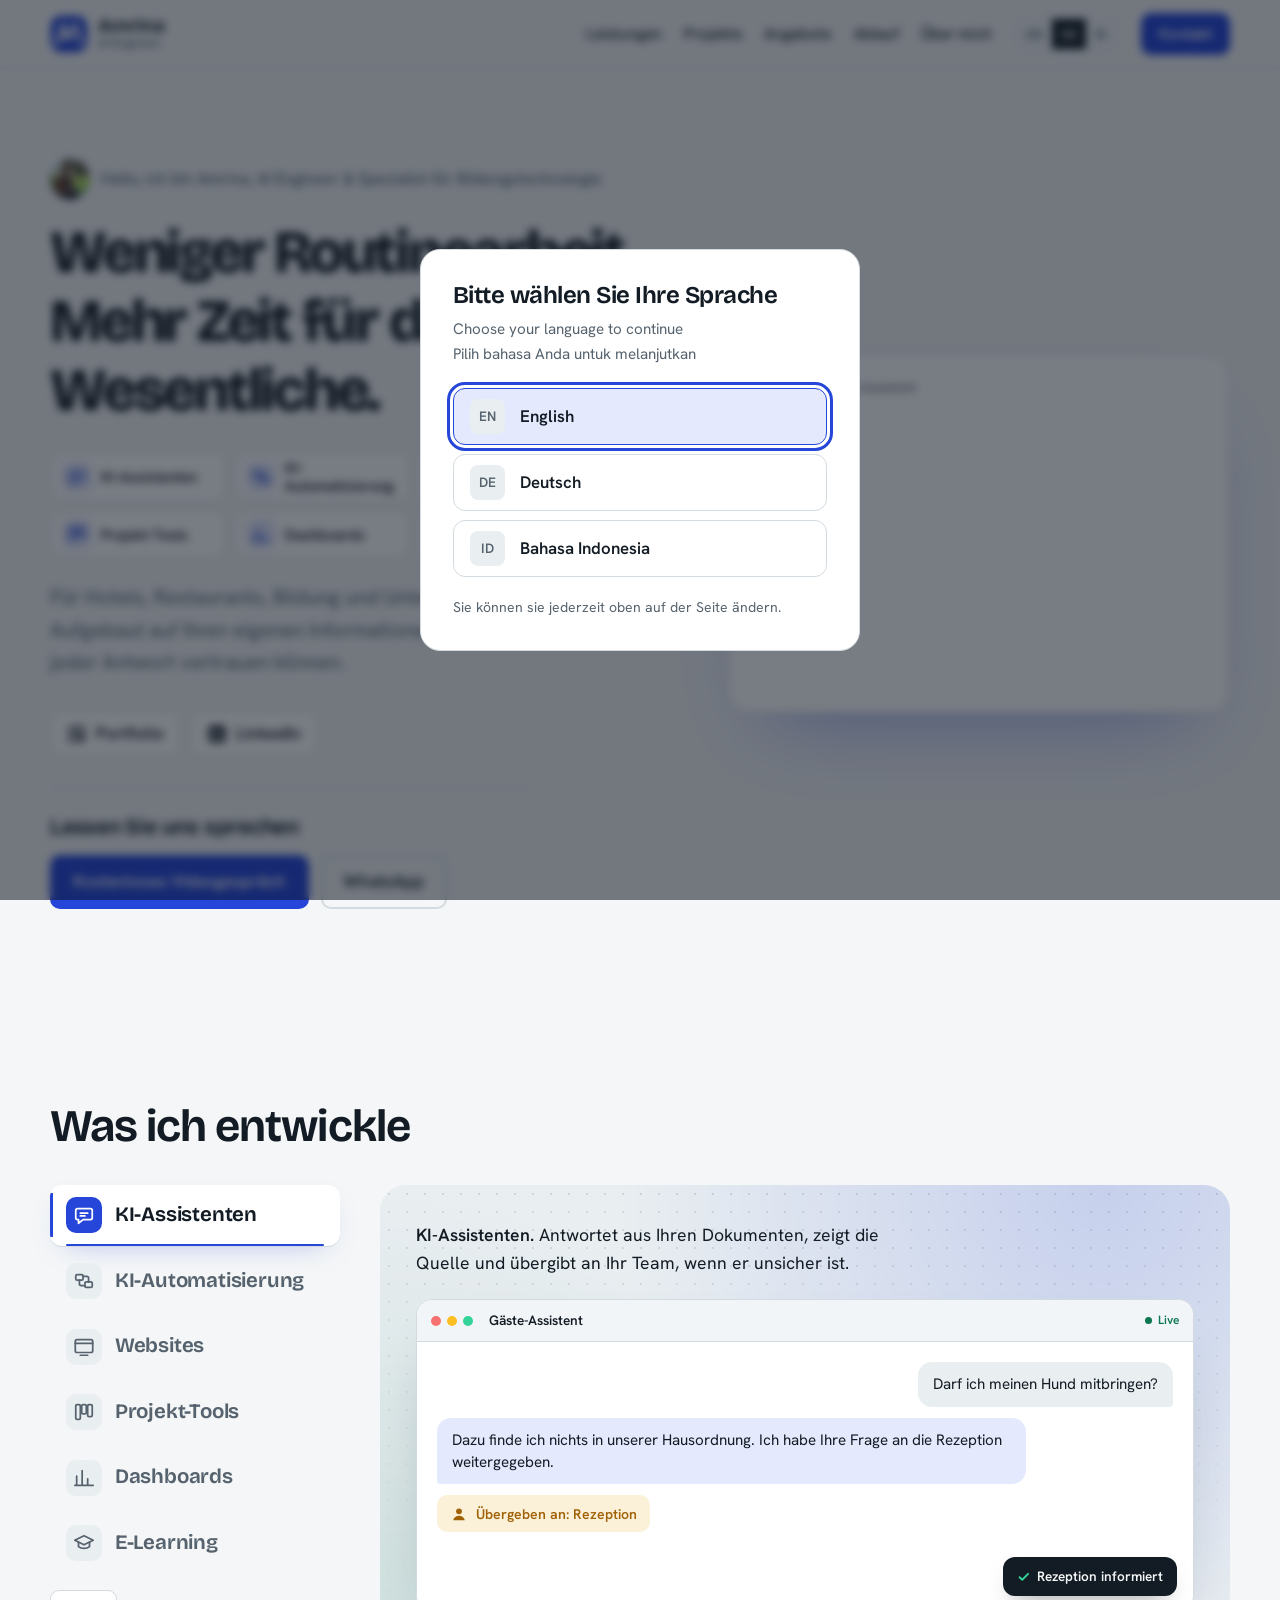
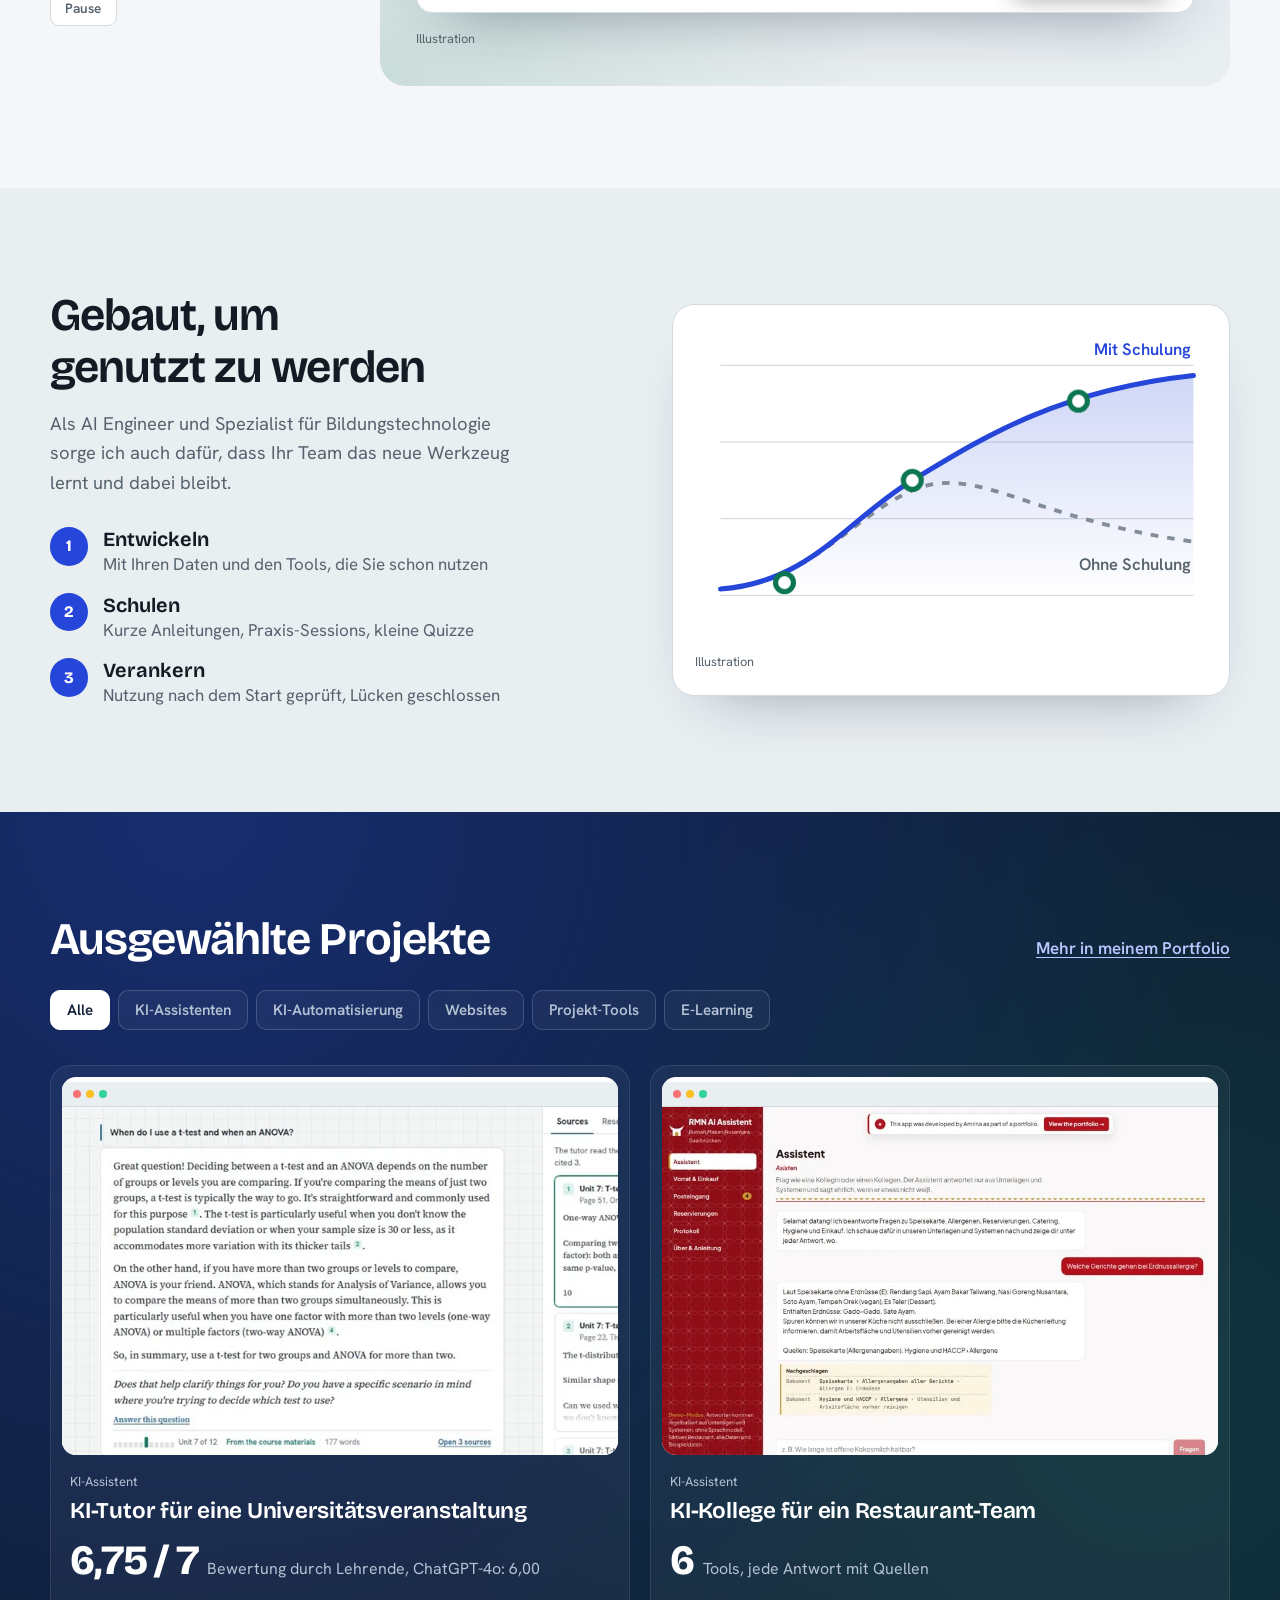
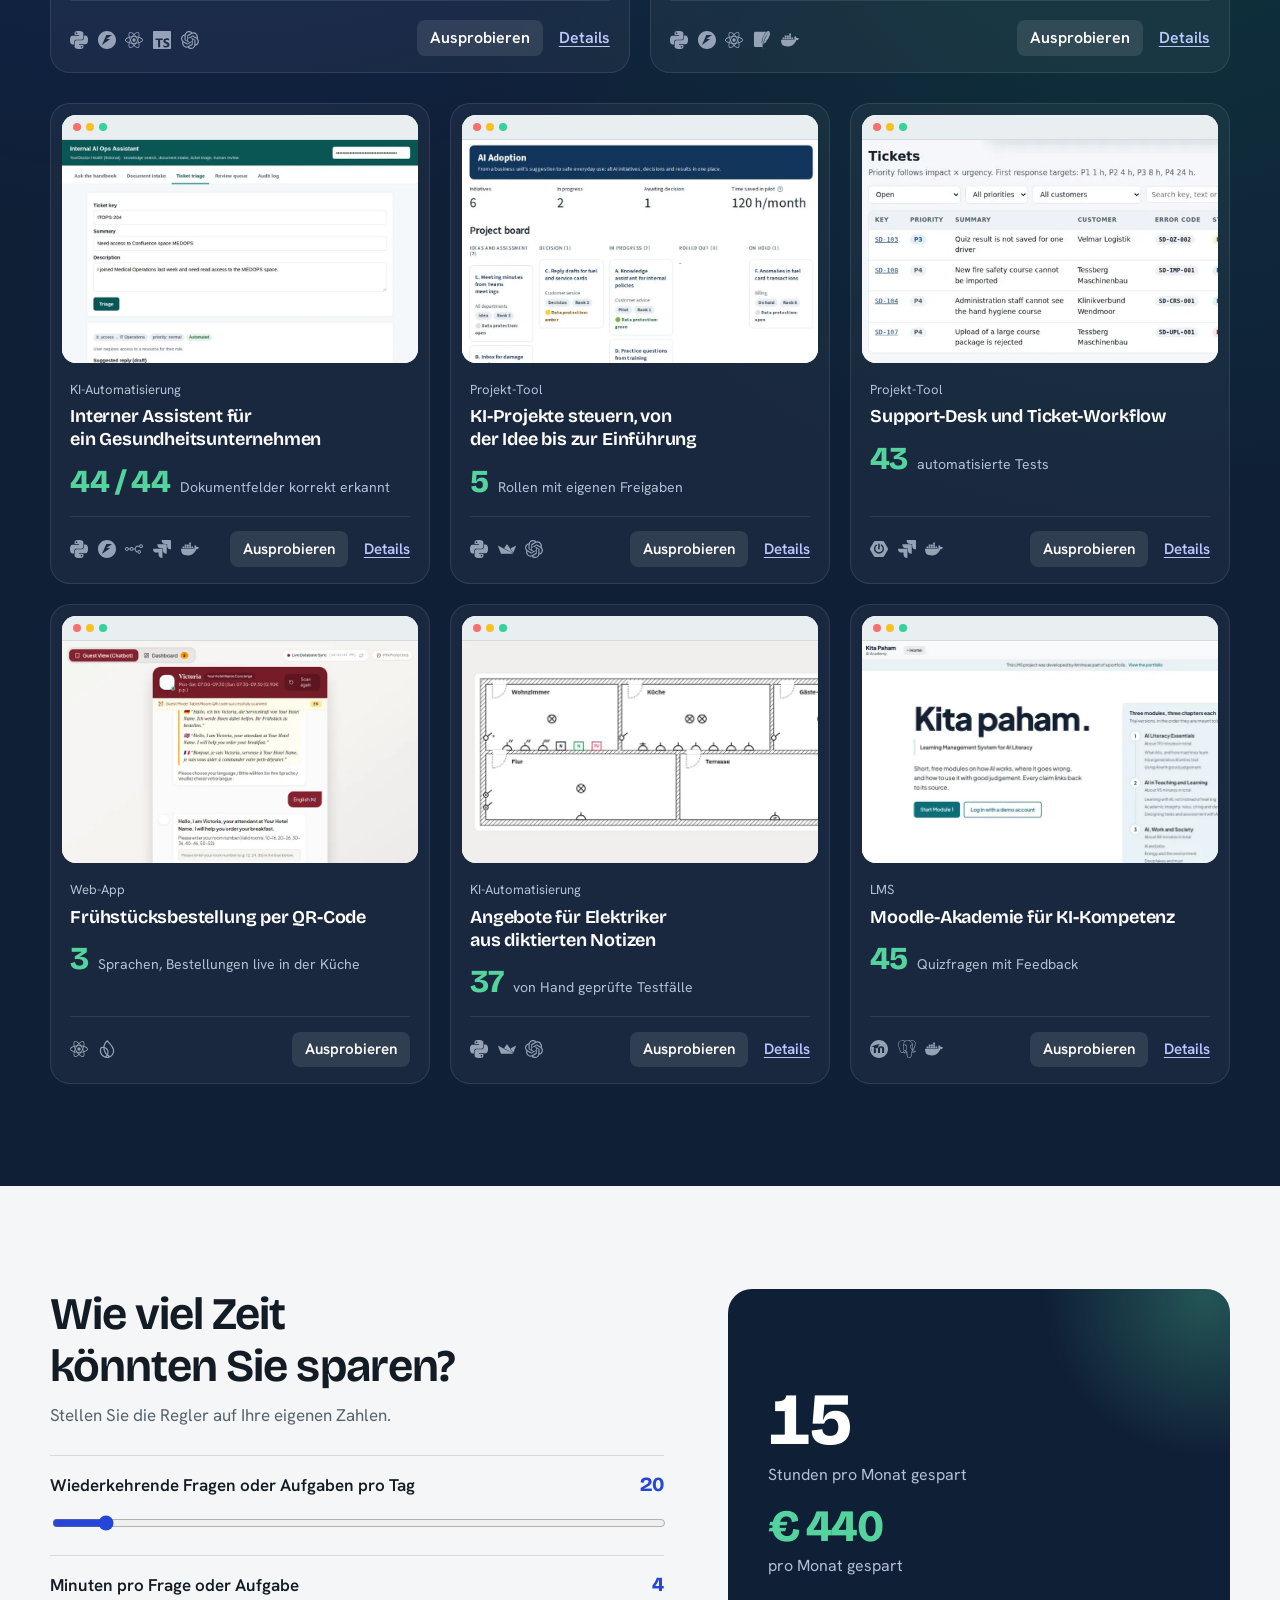
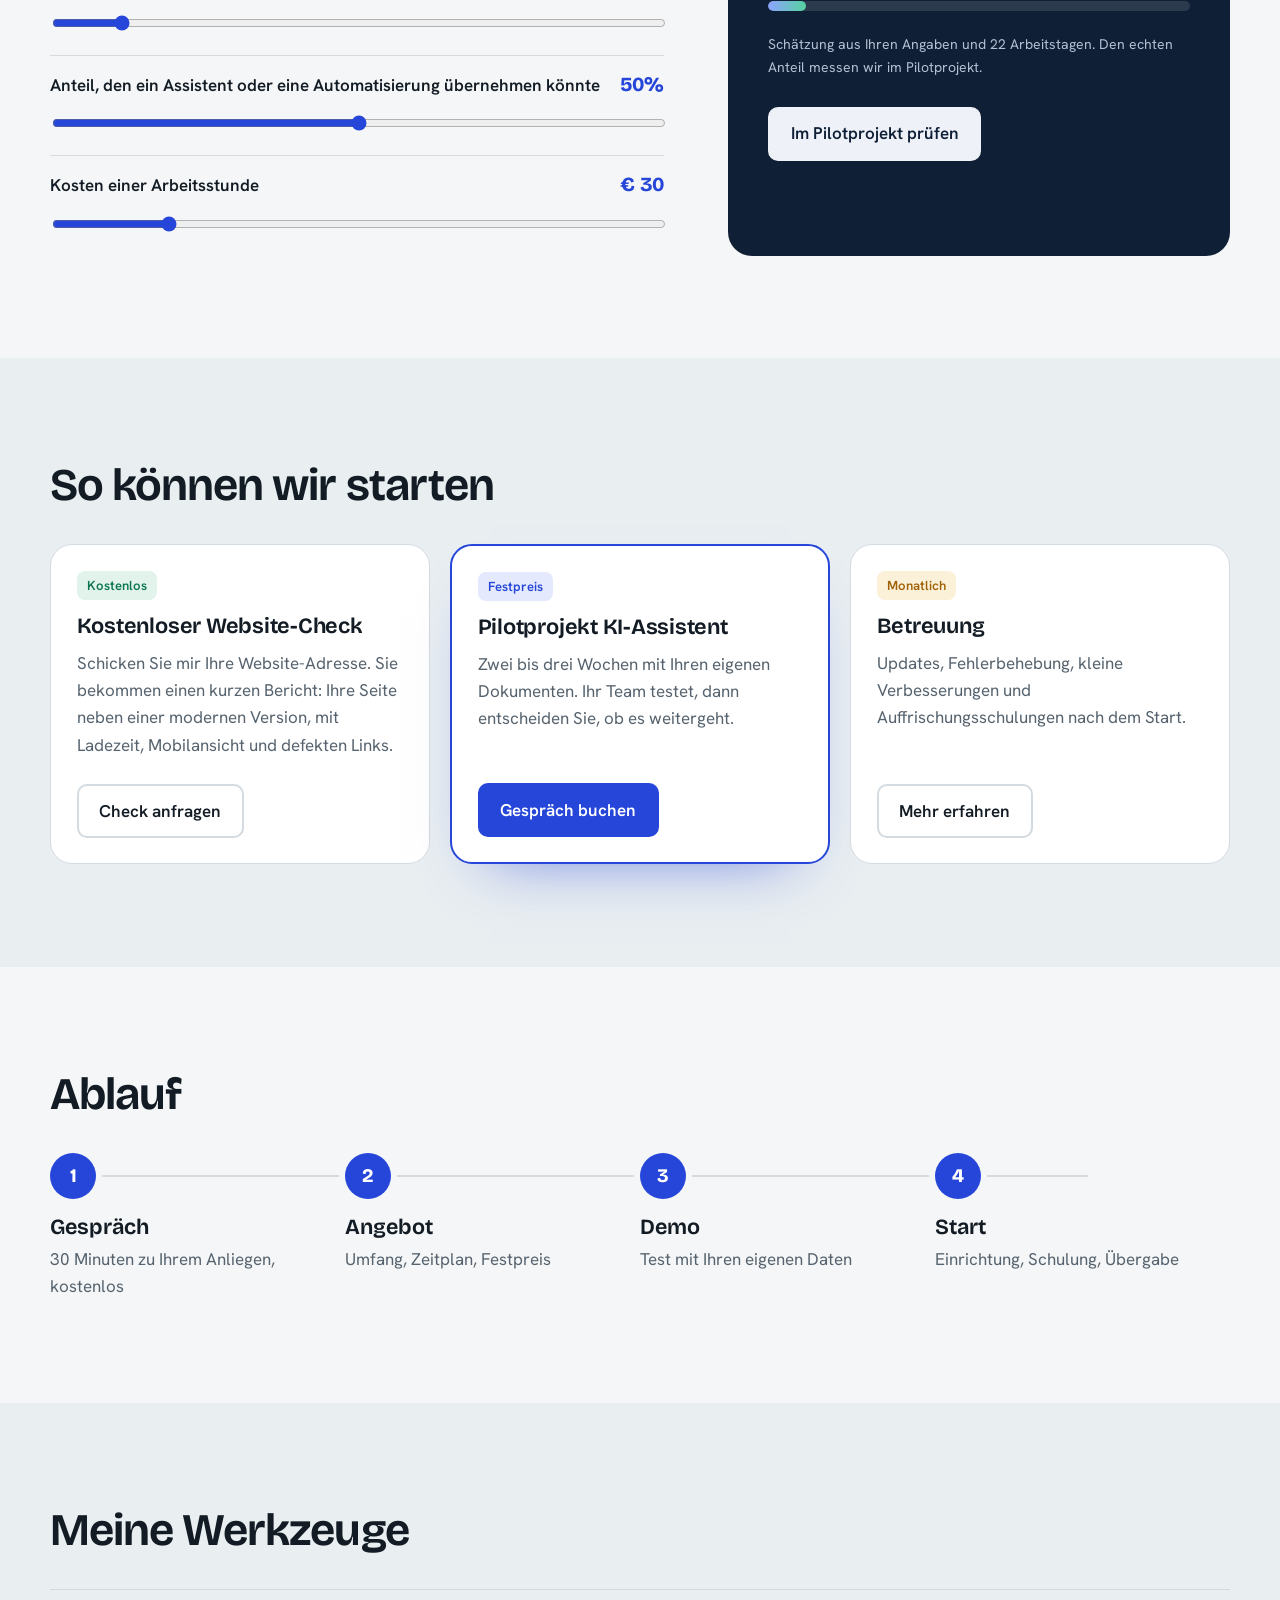
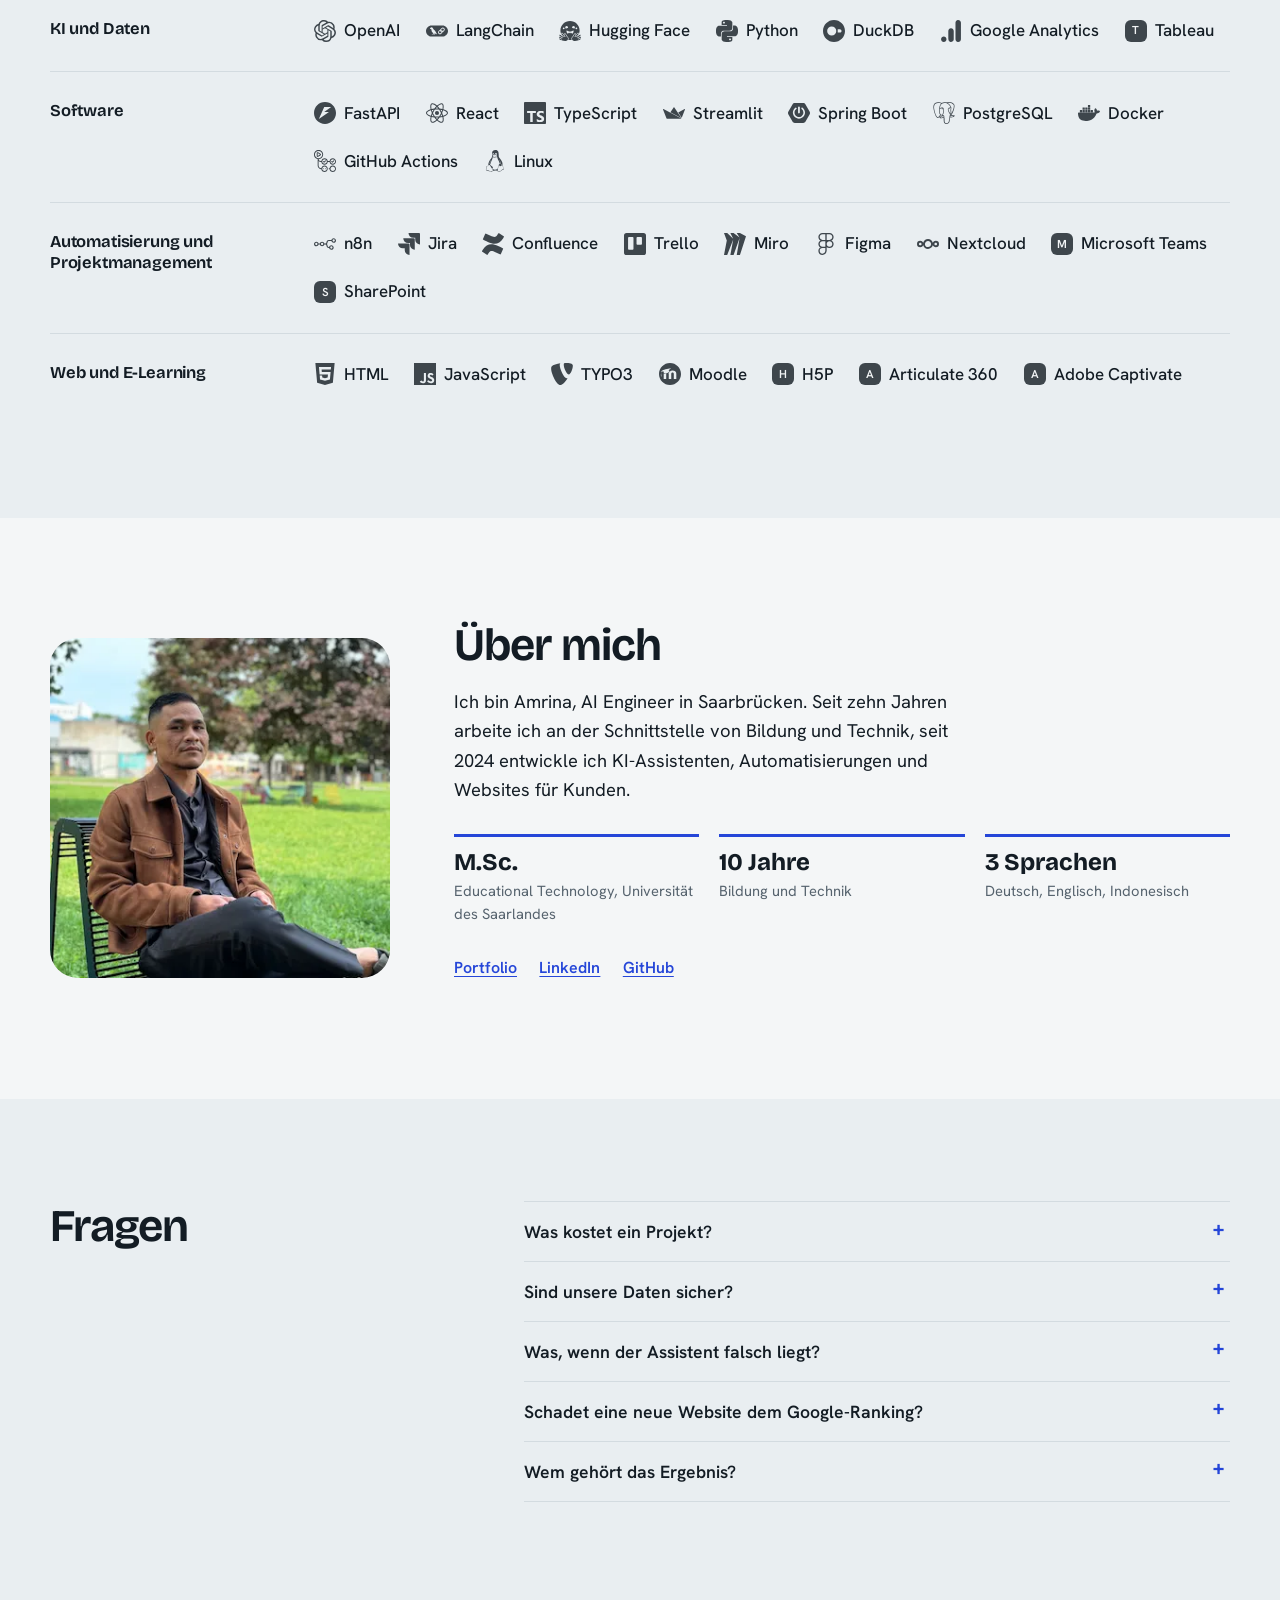
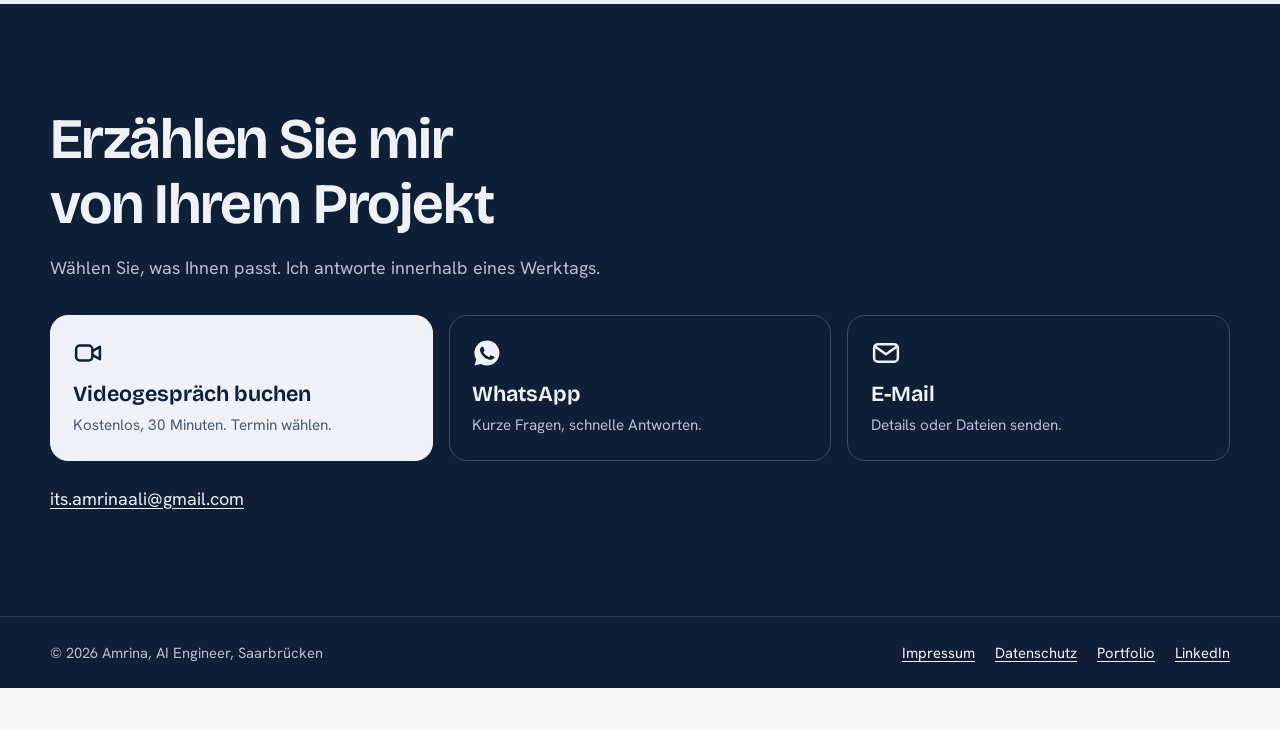
==== commit a258ea7d: "First screen: who (photo + title), what (six service tiles), shorter subline; assistant launcher app" ====
--- a/de/index.html
+++ b/de/index.html
@@ -19,10 +19,11 @@
 <meta name="theme-color" content="#0f1519" media="(prefers-color-scheme: dark)">
 <link rel="icon" href="../favicon.svg" type="image/svg+xml">
 <script type="application/ld+json">{"@context": "https://schema.org", "@type": "ProfessionalService", "name": "Amrina, AI engineer", "url": "https://sayamrina.github.io/amrinawork/de/", "image": "https://sayamrina.github.io/amrinawork/img/amrina.webp", "description": "Hallo, ich bin Amrina, AI Engineer und Spezialist für Bildungstechnologie mit 10 Jahren Erfahrung. Ich helfe Unternehmen, Schulen und Organisationen, mit KI-Assistenten, Automatisierung und Websites Zeit zu sparen.", "email": "its.amrinaali@gmail.com", "telephone": "+4915129529331", "inLanguage": "de", "address": {"@type": "PostalAddress", "addressLocality": "Saarbrücken", "addressCountry": "DE"}, "areaServed": ["DE", "ID", "Worldwide"], "founder": {"@type": "Person", "name": "Amrina", "jobTitle": "AI engineer and educational technology specialist", "alumniOf": "Saarland University", "sameAs": ["https://sayamrina.github.io/", "https://www.linkedin.com/in/amrina-ali-487025119/", "https://github.com/sayamrina"]}, "knowsLanguage": ["en", "de", "id"]}</script>
-<link rel="stylesheet" href="../fonts.css?v=9eb5e786">
-<link rel="stylesheet" href="../style.css?v=9eb5e786">
+<link rel="stylesheet" href="../fonts.css?v=27a5d081">
+<link rel="stylesheet" href="../style.css?v=27a5d081">
 </head>
 <body data-lang="de">
+<div class="scroll-sentinel" aria-hidden="true"></div>
 <a class="skip" href="#main">Zum Inhalt springen</a>
 
 <header class="top">
@@ -45,15 +46,16 @@
 <section class="hero">
   <div class="wrap hero-in">
     <div class="hero-copy">
+      <p class="hi"><img src="../img/amrina.webp" alt="" width="40" height="40">Hallo, ich bin Amrina, AI Engineer & Spezialist für Bildungstechnologie</p>
       <h1>Weniger Routinearbeit.<br>Mehr Zeit für das Wesentliche.</h1>
-      <p class="lede">KI-Assistenten, Automatisierungen und Websites für Hotels, Restaurants, Bildung und Unternehmen. Aufgebaut auf Ihren eigenen Informationen, damit Sie jeder Antwort vertrauen können.</p>
+      <nav class="offer-tiles" aria-label="Was ich entwickle"><a class="tile" href="#services" data-tab="chat"><svg class="tab-ic" width="22" height="22" viewBox="0 0 24 24" aria-hidden="true" fill="none" stroke="currentColor" stroke-width="1.9" stroke-linecap="round" stroke-linejoin="round"><path d="M5 5h14a2 2 0 0 1 2 2v8a2 2 0 0 1-2 2h-8l-5 4v-4H5a2 2 0 0 1-2-2V7a2 2 0 0 1 2-2z"/><path d="M8 10h8M8 13h5"/></svg><span>KI-Assistenten</span></a><a class="tile" href="#services" data-tab="auto"><svg class="tab-ic" width="22" height="22" viewBox="0 0 24 24" aria-hidden="true" fill="none" stroke="currentColor" stroke-width="1.9" stroke-linecap="round" stroke-linejoin="round"><rect x="3" y="5" width="8" height="6" rx="1.5"/><rect x="13" y="13" width="8" height="6" rx="1.5"/><path d="M7 11v4a2 2 0 0 0 2 2h4M17 13V9a2 2 0 0 0-2-2h-4"/></svg><span>KI-Automatisierung</span></a><a class="tile" href="#services" data-tab="web"><svg class="tab-ic" width="22" height="22" viewBox="0 0 24 24" aria-hidden="true" fill="none" stroke="currentColor" stroke-width="1.9" stroke-linecap="round" stroke-linejoin="round"><rect x="2.5" y="4" width="19" height="14" rx="2"/><path d="M2.5 8h19M8 21h8"/></svg><span>Websites</span></a><a class="tile" href="#services" data-tab="pm"><svg class="tab-ic" width="22" height="22" viewBox="0 0 24 24" aria-hidden="true" fill="none" stroke="currentColor" stroke-width="1.9" stroke-linecap="round" stroke-linejoin="round"><rect x="3" y="4" width="5" height="16" rx="1.5"/><rect x="9.5" y="4" width="5" height="10" rx="1.5"/><rect x="16" y="4" width="5" height="13" rx="1.5"/></svg><span>Projekt-Tools</span></a><a class="tile" href="#services" data-tab="dash"><svg class="tab-ic" width="22" height="22" viewBox="0 0 24 24" aria-hidden="true" fill="none" stroke="currentColor" stroke-width="1.9" stroke-linecap="round" stroke-linejoin="round"><path d="M4 20V10M10 20V4M16 20v-7M22 20H2"/></svg><span>Dashboards</span></a><a class="tile" href="#services" data-tab="learn"><svg class="tab-ic" width="22" height="22" viewBox="0 0 24 24" aria-hidden="true" fill="none" stroke="currentColor" stroke-width="1.9" stroke-linecap="round" stroke-linejoin="round"><path d="M2 9l10-5 10 5-10 5-10-5z"/><path d="M6 11v5c3 2.5 9 2.5 12 0v-5"/></svg><span>E-Learning</span></a></nav>
+      <p class="lede">Für Hotels, Restaurants, Bildung und Unternehmen. Aufgebaut auf Ihren eigenen Informationen, damit Sie jeder Antwort vertrauen können.</p>
       <div class="hero-links" role="group" aria-label="Meine Arbeit">
         <a class="pill-link" href="https://sayamrina.github.io/" target="_blank" rel="noopener"><svg width="20" height="20" viewBox="0 0 24 24" aria-hidden="true"><rect x="3" y="3" width="7.5" height="7.5" rx="2" fill="none" stroke="currentColor" stroke-width="2"/><rect x="13.5" y="3" width="7.5" height="7.5" rx="2" fill="none" stroke="currentColor" stroke-width="2"/><rect x="3" y="13.5" width="7.5" height="7.5" rx="2" fill="none" stroke="currentColor" stroke-width="2"/><rect x="13.5" y="13.5" width="7.5" height="7.5" rx="2" fill="currentColor"/></svg>Portfolio</a>
         <a class="pill-link" href="https://www.linkedin.com/in/amrina-ali-487025119/" target="_blank" rel="noopener"><svg width="20" height="20" viewBox="0 0 24 24" aria-hidden="true"><rect x="2" y="2" width="20" height="20" rx="4" fill="currentColor"/><path d="M7 10v7M7 7v.01M11 17v-7m0 3.2c0-1.9 1.2-3.2 2.9-3.2 1.6 0 2.6 1.1 2.6 3.1V17" fill="none" stroke="var(--paper)" stroke-width="2.2" stroke-linecap="round"/></svg>LinkedIn</a>
       </div>
       <p class="lets">Lassen Sie uns sprechen</p>
       <p class="actions"><a class="btn" href="https://calendar.app.google/sSNyLLXYJH6unQuL9" target="_blank" rel="noopener">Kostenloses Videogespräch</a> <a class="btn btn-line" href="https://wa.me/4915129529331?text=Hallo%20Amrina%2C%20ich%20habe%20eine%20Frage%20zu%20einem%20Projekt%3A" target="_blank" rel="noopener">WhatsApp</a></p>
-      <p class="me"><img src="../img/amrina.webp" alt="Amrina" width="44" height="44">Sie arbeiten direkt mit mir, aus Saarbrücken.</p>
     </div>
     <figure class="chat" aria-label="Beispiel: ein Hotel-Assistent">
       <figcaption>Beispiel: ein Hotel-Assistent</figcaption>
@@ -415,6 +417,6 @@
   <p class="dlg-note">Sie können sie jederzeit oben auf der Seite ändern.</p>
 </dialog>
 
-<script src="../main.js?v=9eb5e786"></script>
+<script src="../main.js?v=27a5d081"></script>
 </body>
 </html>
--- a/style.css
+++ b/style.css
@@ -495,6 +495,28 @@
 .legal-back { margin-left: auto; font-weight: 600; }
 .legal-page .foot a { margin-left: 1rem; }
 
+/* Hero: who and what, visible in the first screen */
+.hi { display: flex; align-items: center; gap: .7rem; margin: 0 0 1.2rem; color: var(--muted); font-weight: 500; font-size: 1rem; }
+.hi img { width: 40px; height: 40px; border-radius: 50%; object-fit: cover; flex: none; box-shadow: 0 0 0 2px var(--surface), 0 0 0 3px var(--line); }
+.offer-tiles { display: grid; grid-template-columns: repeat(3, minmax(0, 1fr)); gap: .5rem; margin: 1.6rem 0 0; max-width: 34rem; }
+.tile { display: flex; align-items: center; gap: .55rem; min-height: 48px; padding: .45rem .7rem; border-radius: 12px; border: 1px solid var(--line); background: var(--surface); color: var(--ink); text-decoration: none; font-weight: 600; font-size: .92rem; line-height: 1.2; transition: border-color .15s, color .15s; }
+.tile:hover { border-color: var(--signal); color: var(--signal); }
+.tile .tab-ic { width: 30px; height: 30px; padding: 5px; background: var(--signal-wash); color: var(--signal); }
+.hero .lede { margin-top: 1.4rem; }
+
+/* Assistant launcher appears once the visitor scrolls (scroll-state query, IntersectionObserver fallback) */
+.asst-btn { transition: visibility .3s, opacity .3s ease, translate .3s ease; }
+html.at-top .asst-btn { visibility: hidden; opacity: 0; translate: 0 20px; }
+@supports (container-type: scroll-state) {
+  html { container-type: scroll-state; }
+  .asst-btn { visibility: hidden; opacity: 0; translate: 0 20px; }
+  @container scroll-state(scrollable: top) {
+    .asst-btn { visibility: visible; opacity: 1; translate: 0 0; }
+  }
+}
+.asst-btn:focus-visible { visibility: visible; opacity: 1; translate: 0 0; }
+.scroll-sentinel { position: absolute; top: 0; height: 1px; width: 1px; visibility: hidden; }
+
 /* Responsive */
 @media (max-width: 1000px) {
   .bench { grid-template-columns: minmax(0, 1fr); gap: 1.25rem; }
@@ -522,6 +544,11 @@
 }
 @media (max-width: 640px) {
   .brand small { display: none; }
+  .hero { padding-top: 1.6rem; }
+  .hero h1 { font-size: 2.15rem; }
+  .hi { font-size: .9rem; margin-bottom: .9rem; }
+  .tile { font-size: .84rem; padding: .4rem .5rem; gap: .4rem; }
+  .tile .tab-ic { width: 26px; height: 26px; padding: 4px; }
   .hero-copy .actions .btn { flex: 1 1 auto; }
   .chat { padding: 1rem; }
   .cases { grid-template-columns: 1fr; }
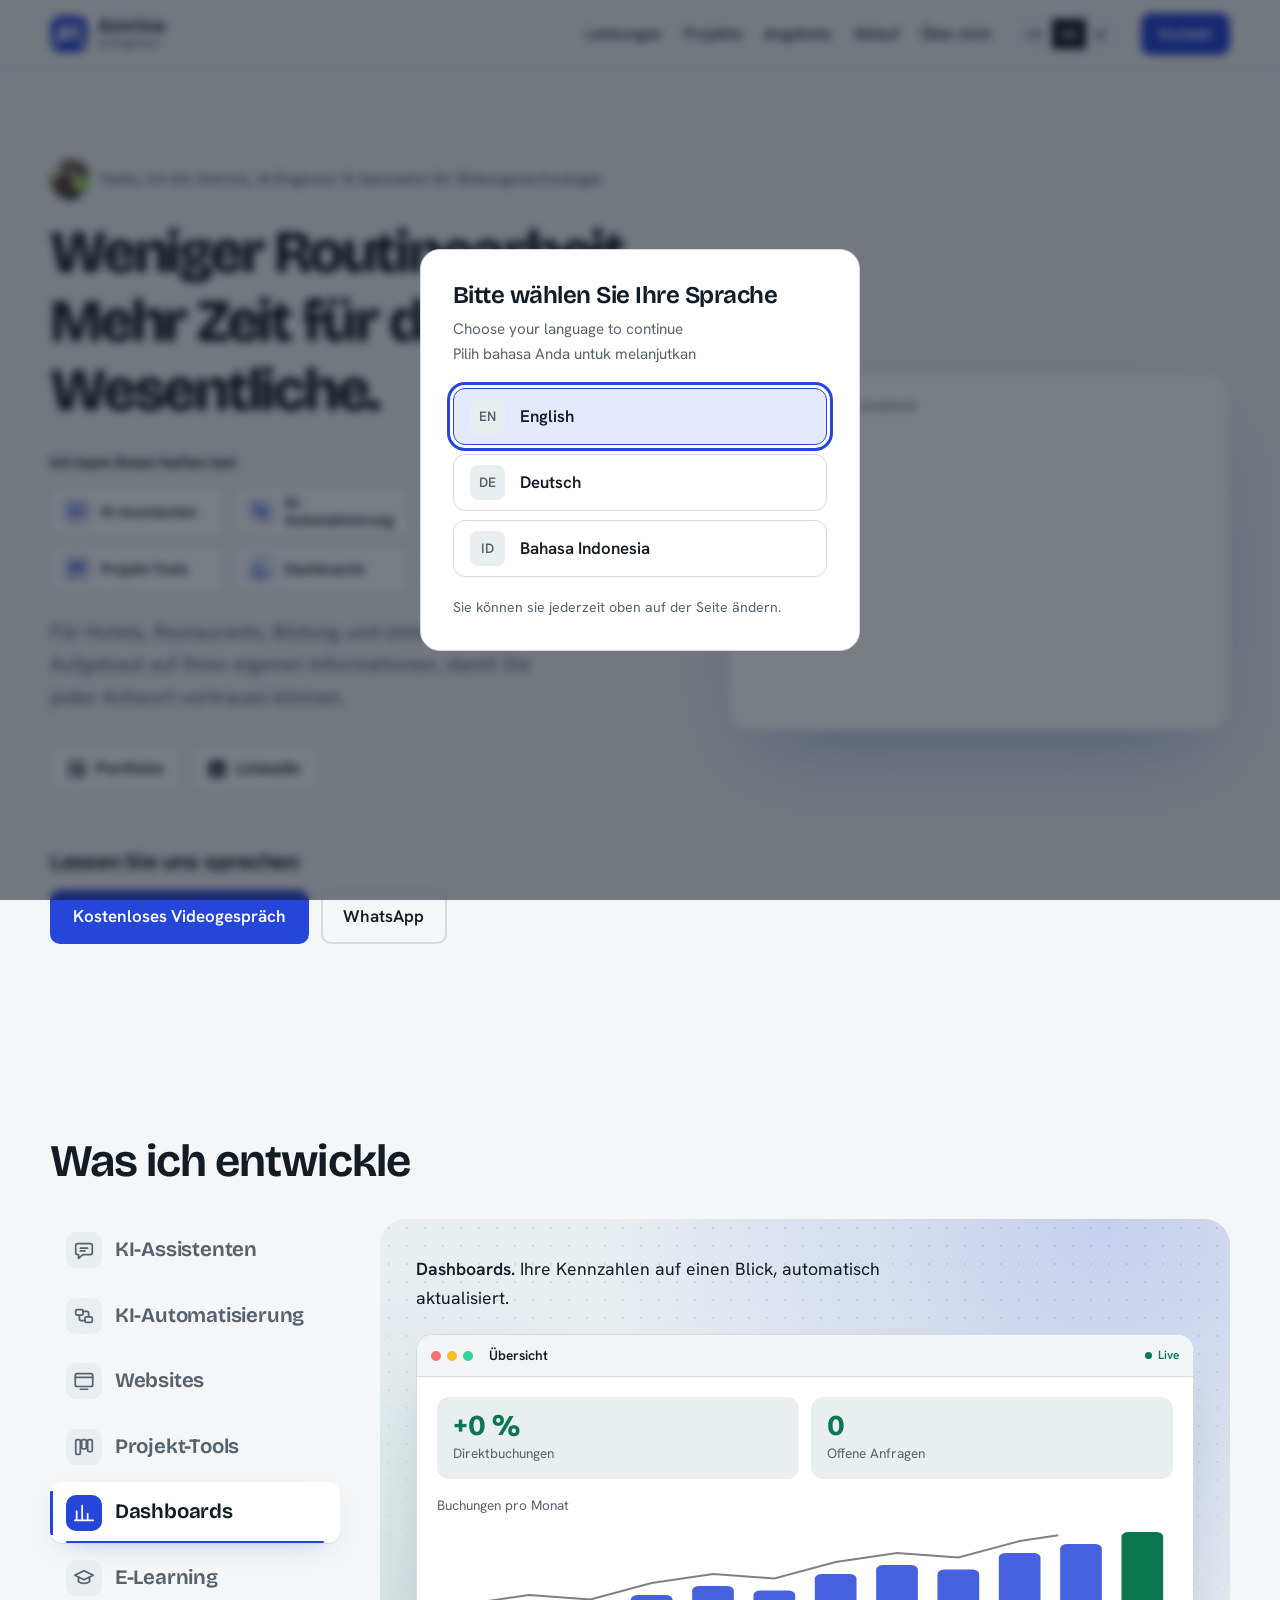
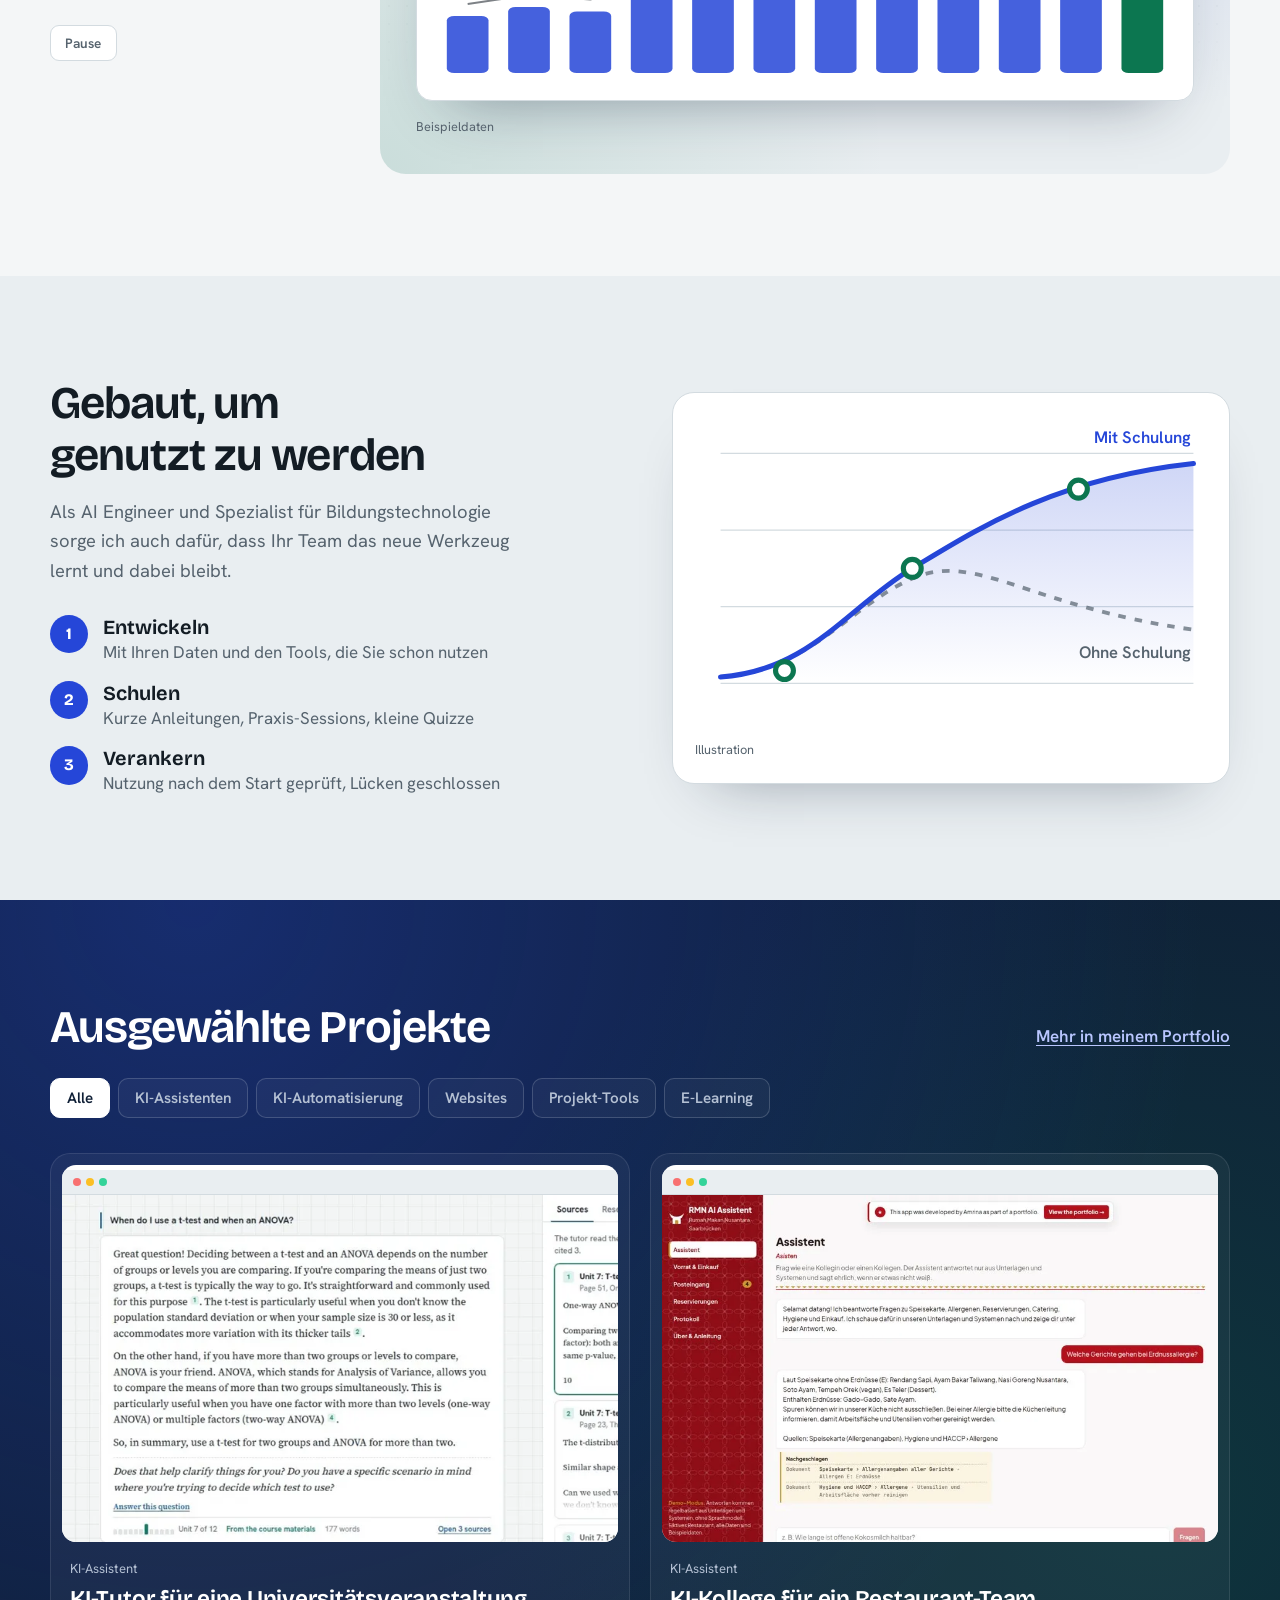
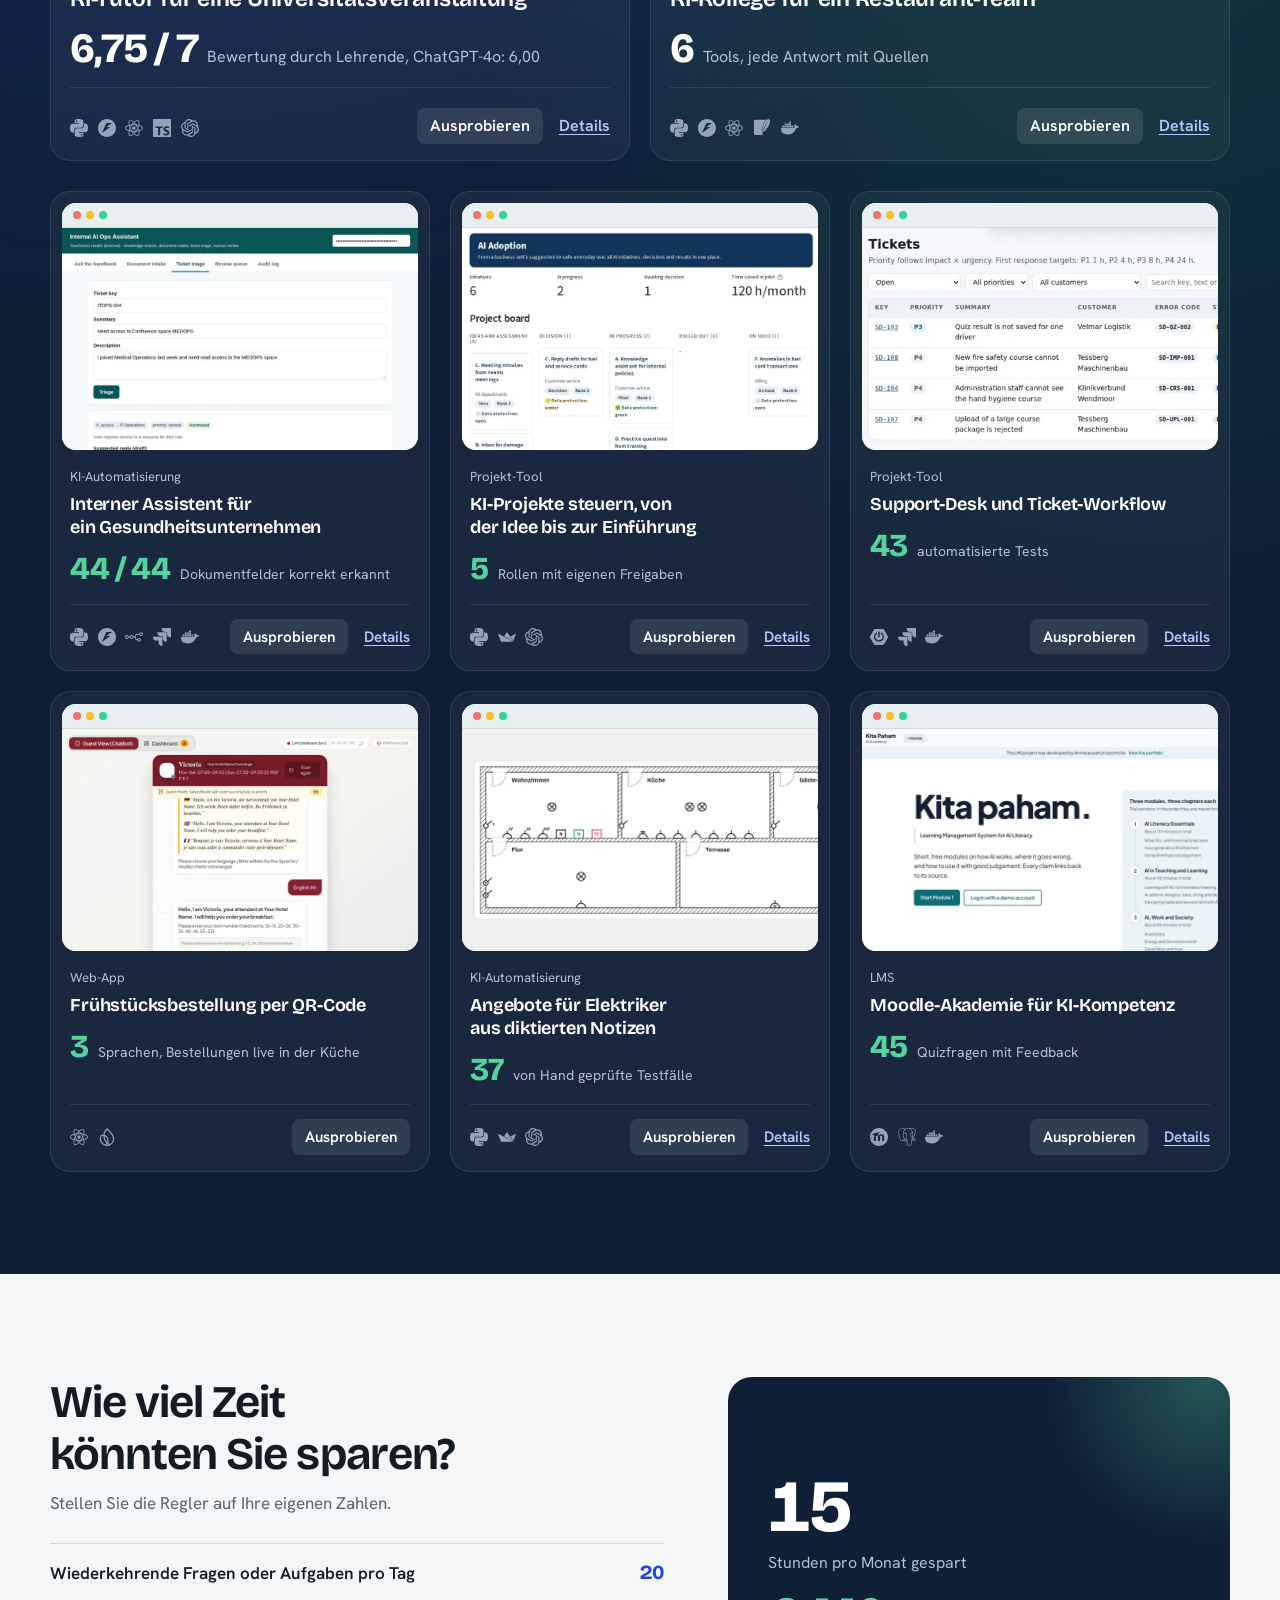
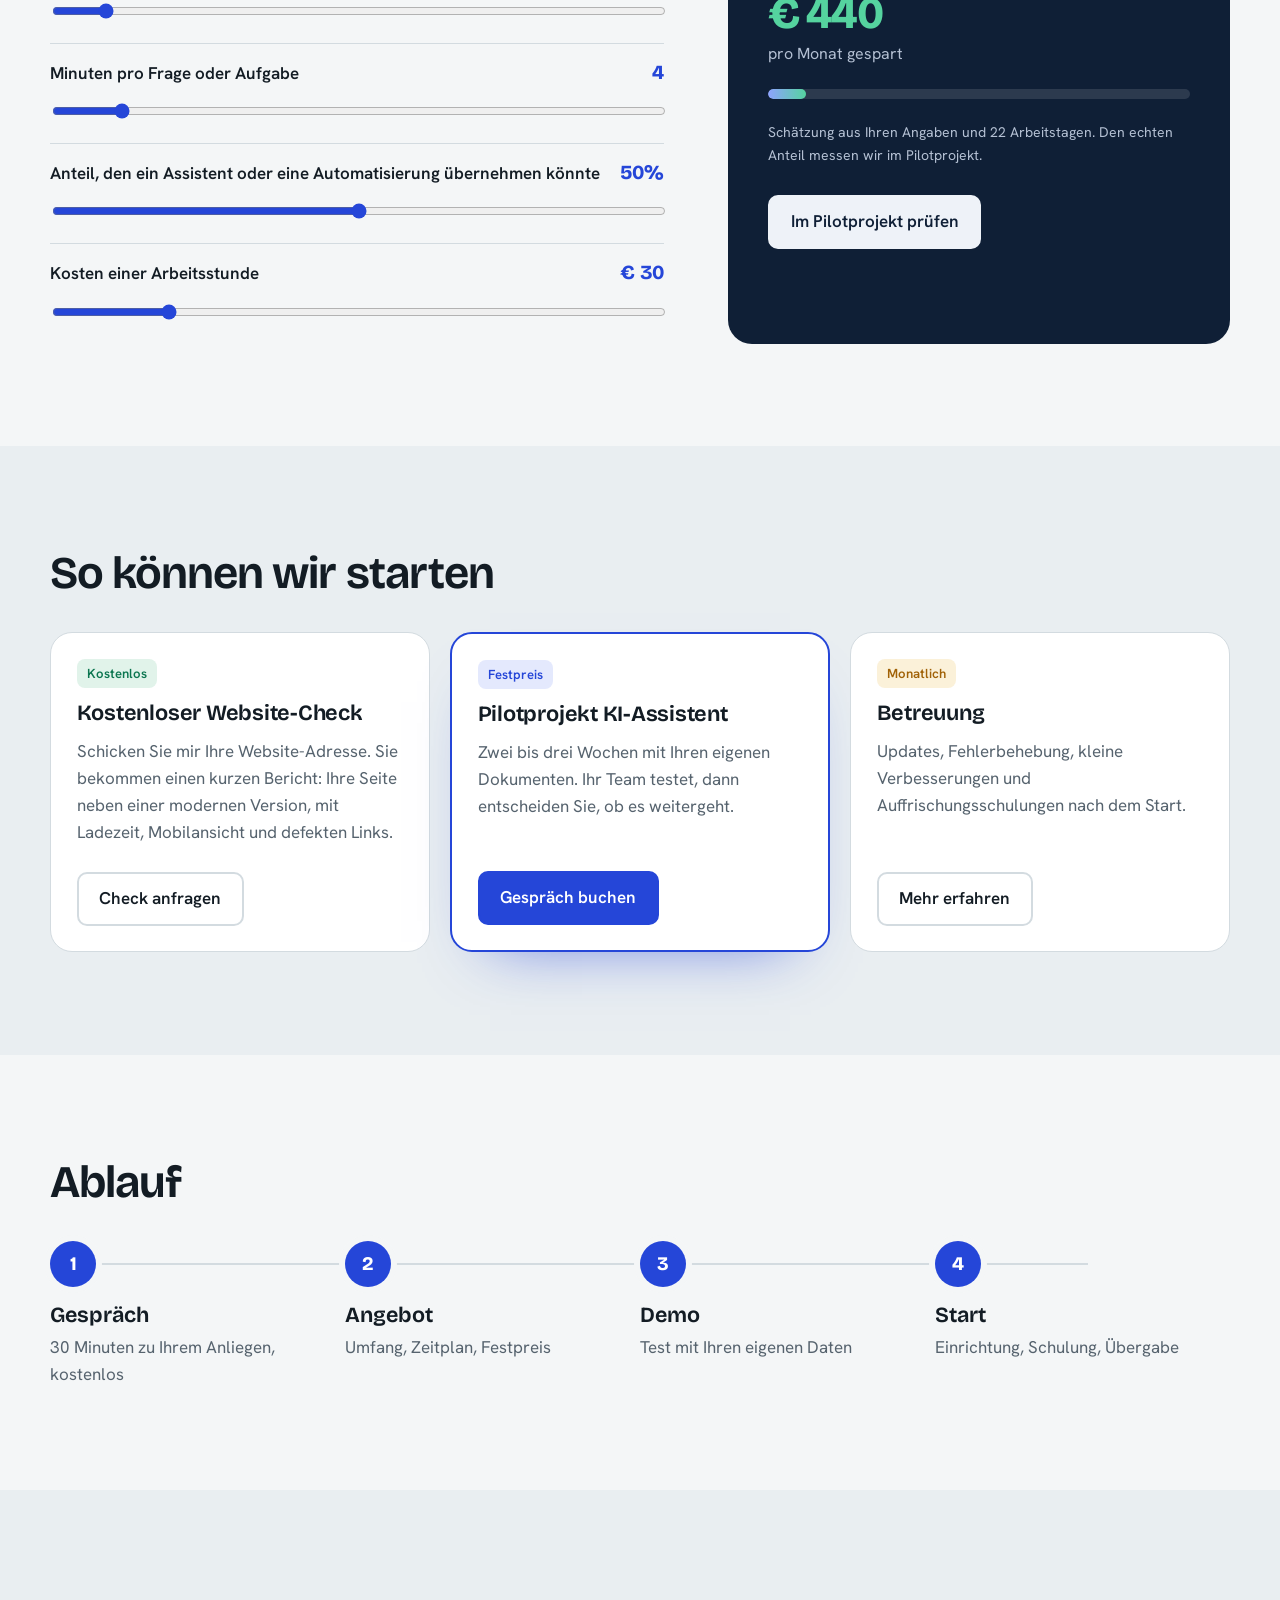
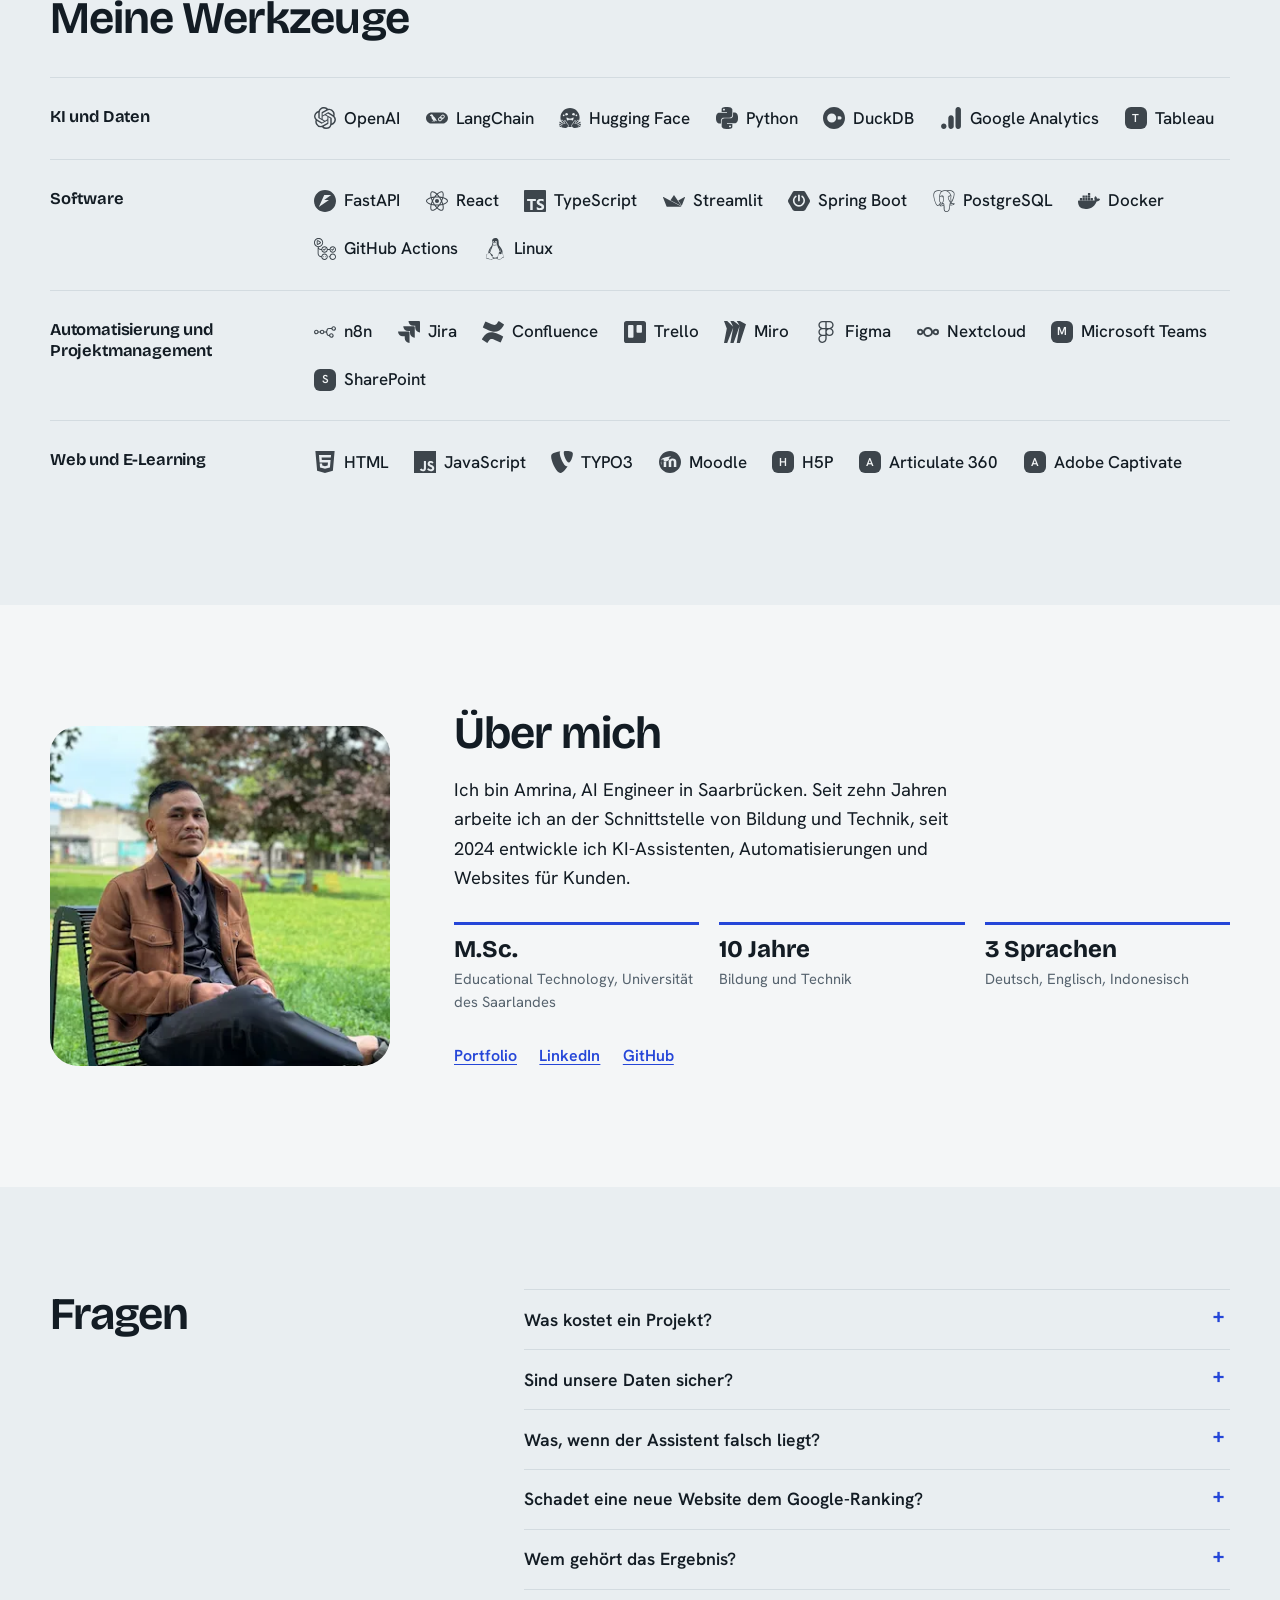
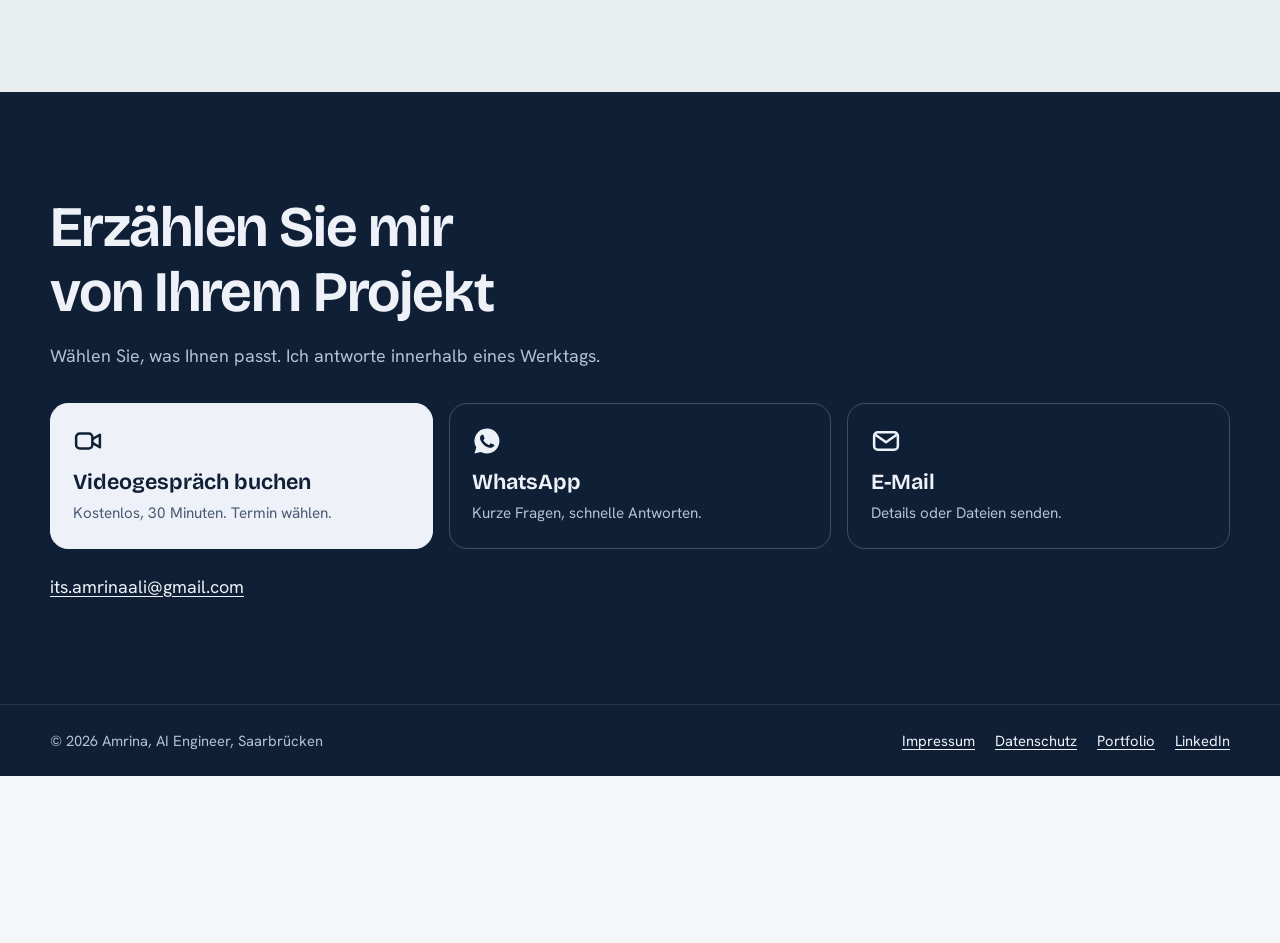
==== commit 6048a085: "Hero: 'I can help you with' lead-in before the service tiles" ====
--- a/de/index.html
+++ b/de/index.html
@@ -19,8 +19,8 @@
 <meta name="theme-color" content="#0f1519" media="(prefers-color-scheme: dark)">
 <link rel="icon" href="../favicon.svg" type="image/svg+xml">
 <script type="application/ld+json">{"@context": "https://schema.org", "@type": "ProfessionalService", "name": "Amrina, AI engineer", "url": "https://sayamrina.github.io/amrinawork/de/", "image": "https://sayamrina.github.io/amrinawork/img/amrina.webp", "description": "Hallo, ich bin Amrina, AI Engineer und Spezialist für Bildungstechnologie mit 10 Jahren Erfahrung. Ich helfe Unternehmen, Schulen und Organisationen, mit KI-Assistenten, Automatisierung und Websites Zeit zu sparen.", "email": "its.amrinaali@gmail.com", "telephone": "+4915129529331", "inLanguage": "de", "address": {"@type": "PostalAddress", "addressLocality": "Saarbrücken", "addressCountry": "DE"}, "areaServed": ["DE", "ID", "Worldwide"], "founder": {"@type": "Person", "name": "Amrina", "jobTitle": "AI engineer and educational technology specialist", "alumniOf": "Saarland University", "sameAs": ["https://sayamrina.github.io/", "https://www.linkedin.com/in/amrina-ali-487025119/", "https://github.com/sayamrina"]}, "knowsLanguage": ["en", "de", "id"]}</script>
-<link rel="stylesheet" href="../fonts.css?v=27a5d081">
-<link rel="stylesheet" href="../style.css?v=27a5d081">
+<link rel="stylesheet" href="../fonts.css?v=660c5a22">
+<link rel="stylesheet" href="../style.css?v=660c5a22">
 </head>
 <body data-lang="de">
 <div class="scroll-sentinel" aria-hidden="true"></div>
@@ -48,7 +48,8 @@
     <div class="hero-copy">
       <p class="hi"><img src="../img/amrina.webp" alt="" width="40" height="40">Hallo, ich bin Amrina, AI Engineer & Spezialist für Bildungstechnologie</p>
       <h1>Weniger Routinearbeit.<br>Mehr Zeit für das Wesentliche.</h1>
-      <nav class="offer-tiles" aria-label="Was ich entwickle"><a class="tile" href="#services" data-tab="chat"><svg class="tab-ic" width="22" height="22" viewBox="0 0 24 24" aria-hidden="true" fill="none" stroke="currentColor" stroke-width="1.9" stroke-linecap="round" stroke-linejoin="round"><path d="M5 5h14a2 2 0 0 1 2 2v8a2 2 0 0 1-2 2h-8l-5 4v-4H5a2 2 0 0 1-2-2V7a2 2 0 0 1 2-2z"/><path d="M8 10h8M8 13h5"/></svg><span>KI-Assistenten</span></a><a class="tile" href="#services" data-tab="auto"><svg class="tab-ic" width="22" height="22" viewBox="0 0 24 24" aria-hidden="true" fill="none" stroke="currentColor" stroke-width="1.9" stroke-linecap="round" stroke-linejoin="round"><rect x="3" y="5" width="8" height="6" rx="1.5"/><rect x="13" y="13" width="8" height="6" rx="1.5"/><path d="M7 11v4a2 2 0 0 0 2 2h4M17 13V9a2 2 0 0 0-2-2h-4"/></svg><span>KI-Automatisierung</span></a><a class="tile" href="#services" data-tab="web"><svg class="tab-ic" width="22" height="22" viewBox="0 0 24 24" aria-hidden="true" fill="none" stroke="currentColor" stroke-width="1.9" stroke-linecap="round" stroke-linejoin="round"><rect x="2.5" y="4" width="19" height="14" rx="2"/><path d="M2.5 8h19M8 21h8"/></svg><span>Websites</span></a><a class="tile" href="#services" data-tab="pm"><svg class="tab-ic" width="22" height="22" viewBox="0 0 24 24" aria-hidden="true" fill="none" stroke="currentColor" stroke-width="1.9" stroke-linecap="round" stroke-linejoin="round"><rect x="3" y="4" width="5" height="16" rx="1.5"/><rect x="9.5" y="4" width="5" height="10" rx="1.5"/><rect x="16" y="4" width="5" height="13" rx="1.5"/></svg><span>Projekt-Tools</span></a><a class="tile" href="#services" data-tab="dash"><svg class="tab-ic" width="22" height="22" viewBox="0 0 24 24" aria-hidden="true" fill="none" stroke="currentColor" stroke-width="1.9" stroke-linecap="round" stroke-linejoin="round"><path d="M4 20V10M10 20V4M16 20v-7M22 20H2"/></svg><span>Dashboards</span></a><a class="tile" href="#services" data-tab="learn"><svg class="tab-ic" width="22" height="22" viewBox="0 0 24 24" aria-hidden="true" fill="none" stroke="currentColor" stroke-width="1.9" stroke-linecap="round" stroke-linejoin="round"><path d="M2 9l10-5 10 5-10 5-10-5z"/><path d="M6 11v5c3 2.5 9 2.5 12 0v-5"/></svg><span>E-Learning</span></a></nav>
+      <p class="help-with" id="help-with">Ich kann Ihnen helfen bei:</p>
+      <nav class="offer-tiles" aria-labelledby="help-with"><a class="tile" href="#services" data-tab="chat"><svg class="tab-ic" width="22" height="22" viewBox="0 0 24 24" aria-hidden="true" fill="none" stroke="currentColor" stroke-width="1.9" stroke-linecap="round" stroke-linejoin="round"><path d="M5 5h14a2 2 0 0 1 2 2v8a2 2 0 0 1-2 2h-8l-5 4v-4H5a2 2 0 0 1-2-2V7a2 2 0 0 1 2-2z"/><path d="M8 10h8M8 13h5"/></svg><span>KI-Assistenten</span></a><a class="tile" href="#services" data-tab="auto"><svg class="tab-ic" width="22" height="22" viewBox="0 0 24 24" aria-hidden="true" fill="none" stroke="currentColor" stroke-width="1.9" stroke-linecap="round" stroke-linejoin="round"><rect x="3" y="5" width="8" height="6" rx="1.5"/><rect x="13" y="13" width="8" height="6" rx="1.5"/><path d="M7 11v4a2 2 0 0 0 2 2h4M17 13V9a2 2 0 0 0-2-2h-4"/></svg><span>KI-Automatisierung</span></a><a class="tile" href="#services" data-tab="web"><svg class="tab-ic" width="22" height="22" viewBox="0 0 24 24" aria-hidden="true" fill="none" stroke="currentColor" stroke-width="1.9" stroke-linecap="round" stroke-linejoin="round"><rect x="2.5" y="4" width="19" height="14" rx="2"/><path d="M2.5 8h19M8 21h8"/></svg><span>Websites</span></a><a class="tile" href="#services" data-tab="pm"><svg class="tab-ic" width="22" height="22" viewBox="0 0 24 24" aria-hidden="true" fill="none" stroke="currentColor" stroke-width="1.9" stroke-linecap="round" stroke-linejoin="round"><rect x="3" y="4" width="5" height="16" rx="1.5"/><rect x="9.5" y="4" width="5" height="10" rx="1.5"/><rect x="16" y="4" width="5" height="13" rx="1.5"/></svg><span>Projekt-Tools</span></a><a class="tile" href="#services" data-tab="dash"><svg class="tab-ic" width="22" height="22" viewBox="0 0 24 24" aria-hidden="true" fill="none" stroke="currentColor" stroke-width="1.9" stroke-linecap="round" stroke-linejoin="round"><path d="M4 20V10M10 20V4M16 20v-7M22 20H2"/></svg><span>Dashboards</span></a><a class="tile" href="#services" data-tab="learn"><svg class="tab-ic" width="22" height="22" viewBox="0 0 24 24" aria-hidden="true" fill="none" stroke="currentColor" stroke-width="1.9" stroke-linecap="round" stroke-linejoin="round"><path d="M2 9l10-5 10 5-10 5-10-5z"/><path d="M6 11v5c3 2.5 9 2.5 12 0v-5"/></svg><span>E-Learning</span></a></nav>
       <p class="lede">Für Hotels, Restaurants, Bildung und Unternehmen. Aufgebaut auf Ihren eigenen Informationen, damit Sie jeder Antwort vertrauen können.</p>
       <div class="hero-links" role="group" aria-label="Meine Arbeit">
         <a class="pill-link" href="https://sayamrina.github.io/" target="_blank" rel="noopener"><svg width="20" height="20" viewBox="0 0 24 24" aria-hidden="true"><rect x="3" y="3" width="7.5" height="7.5" rx="2" fill="none" stroke="currentColor" stroke-width="2"/><rect x="13.5" y="3" width="7.5" height="7.5" rx="2" fill="none" stroke="currentColor" stroke-width="2"/><rect x="3" y="13.5" width="7.5" height="7.5" rx="2" fill="none" stroke="currentColor" stroke-width="2"/><rect x="13.5" y="13.5" width="7.5" height="7.5" rx="2" fill="currentColor"/></svg>Portfolio</a>
@@ -417,6 +418,6 @@
   <p class="dlg-note">Sie können sie jederzeit oben auf der Seite ändern.</p>
 </dialog>
 
-<script src="../main.js?v=27a5d081"></script>
+<script src="../main.js?v=660c5a22"></script>
 </body>
 </html>
--- a/style.css
+++ b/style.css
@@ -498,7 +498,8 @@
 /* Hero: who and what, visible in the first screen */
 .hi { display: flex; align-items: center; gap: .7rem; margin: 0 0 1.2rem; color: var(--muted); font-weight: 500; font-size: 1rem; }
 .hi img { width: 40px; height: 40px; border-radius: 50%; object-fit: cover; flex: none; box-shadow: 0 0 0 2px var(--surface), 0 0 0 3px var(--line); }
-.offer-tiles { display: grid; grid-template-columns: repeat(3, minmax(0, 1fr)); gap: .5rem; margin: 1.6rem 0 0; max-width: 34rem; }
+.help-with { margin: 1.5rem 0 .6rem; font-weight: 600; font-size: 1.05rem; color: var(--ink); }
+.offer-tiles { display: grid; grid-template-columns: repeat(3, minmax(0, 1fr)); gap: .5rem; margin: 0; max-width: 34rem; }
 .tile { display: flex; align-items: center; gap: .55rem; min-height: 48px; padding: .45rem .7rem; border-radius: 12px; border: 1px solid var(--line); background: var(--surface); color: var(--ink); text-decoration: none; font-weight: 600; font-size: .92rem; line-height: 1.2; transition: border-color .15s, color .15s; }
 .tile:hover { border-color: var(--signal); color: var(--signal); }
 .tile .tab-ic { width: 30px; height: 30px; padding: 5px; background: var(--signal-wash); color: var(--signal); }
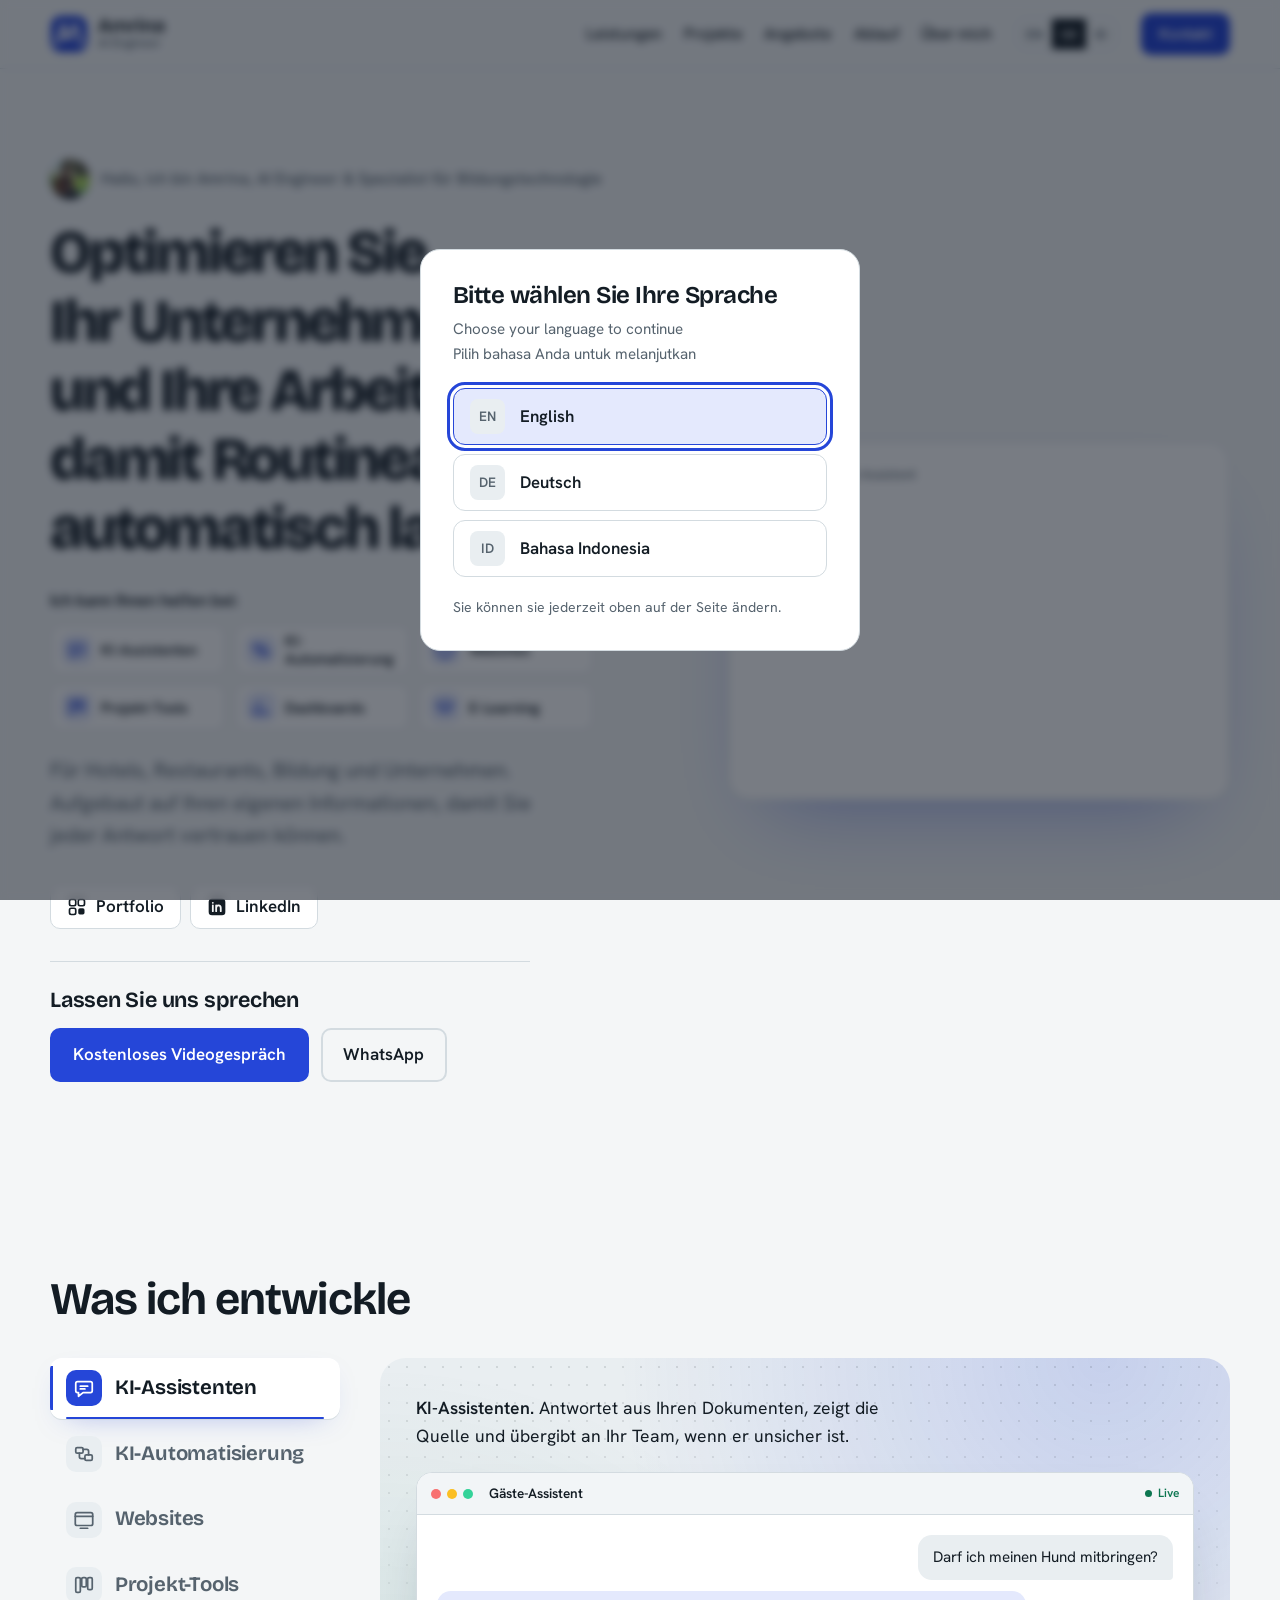
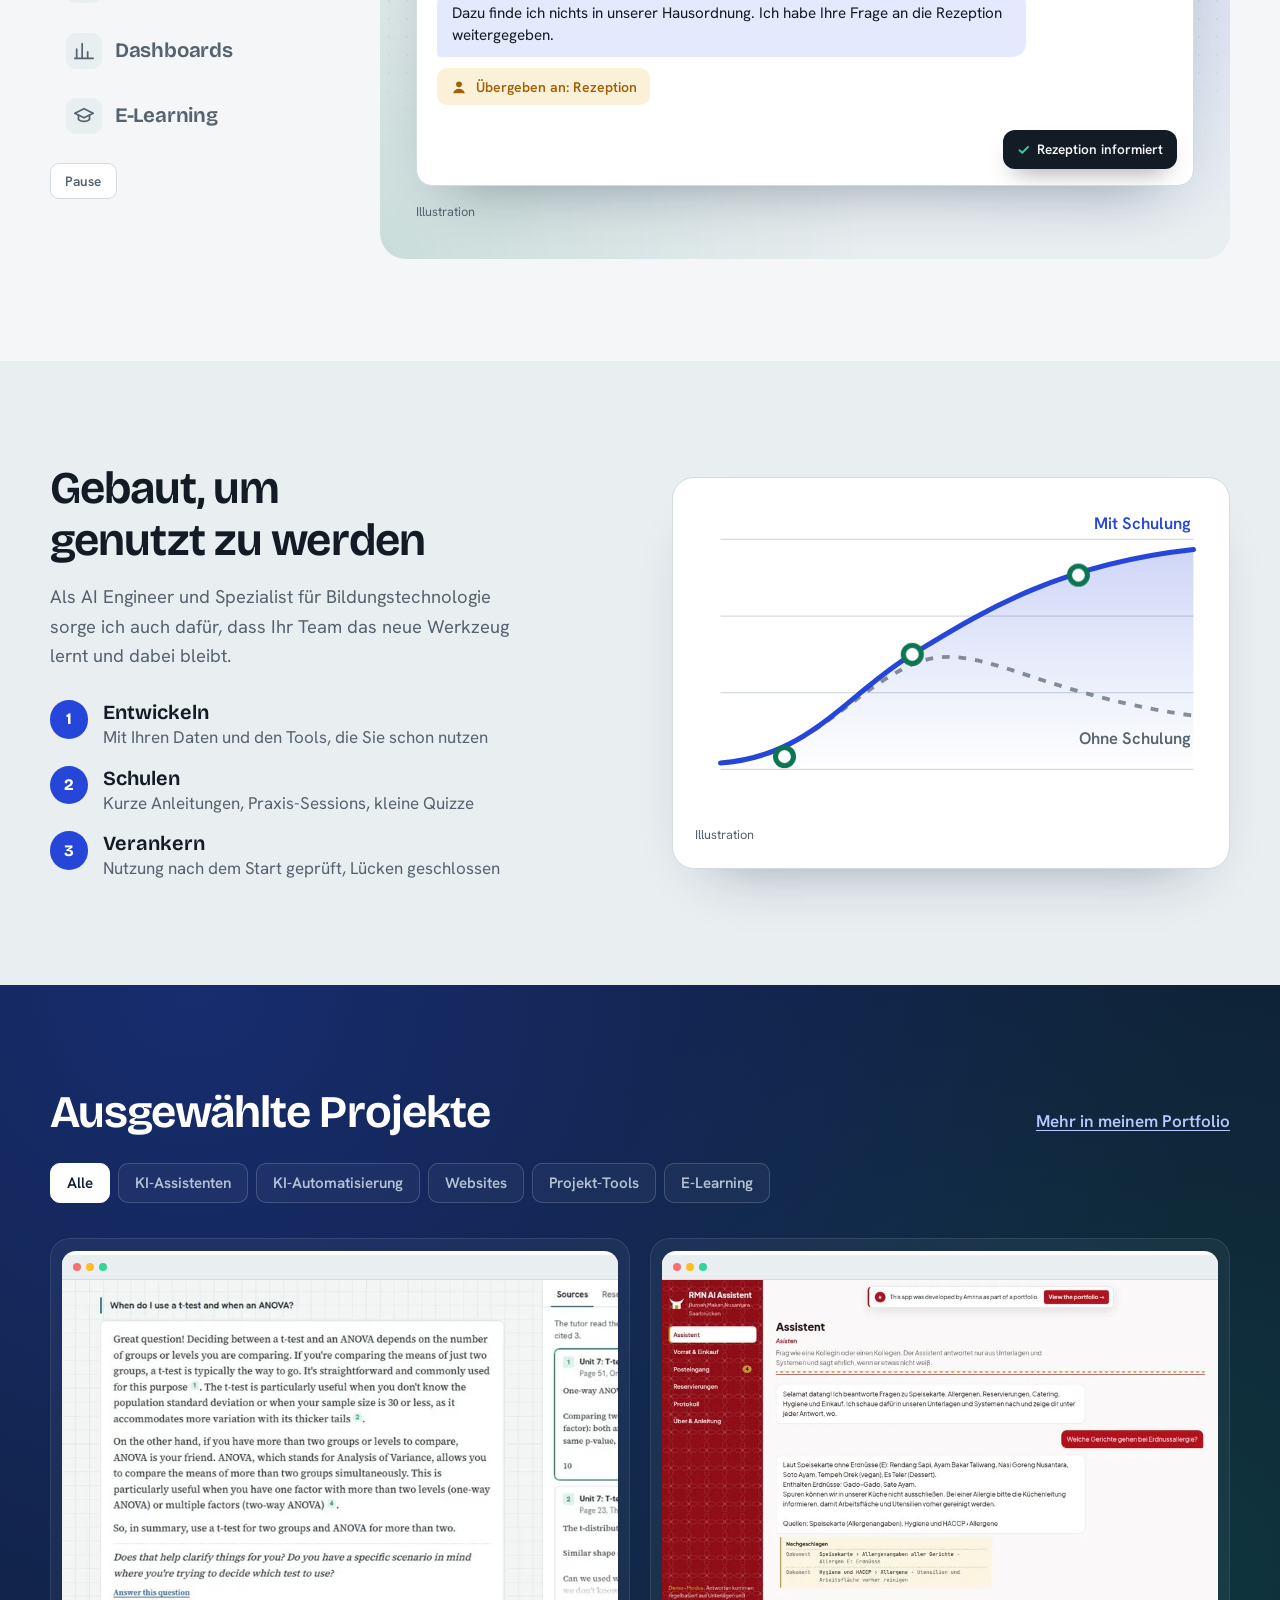
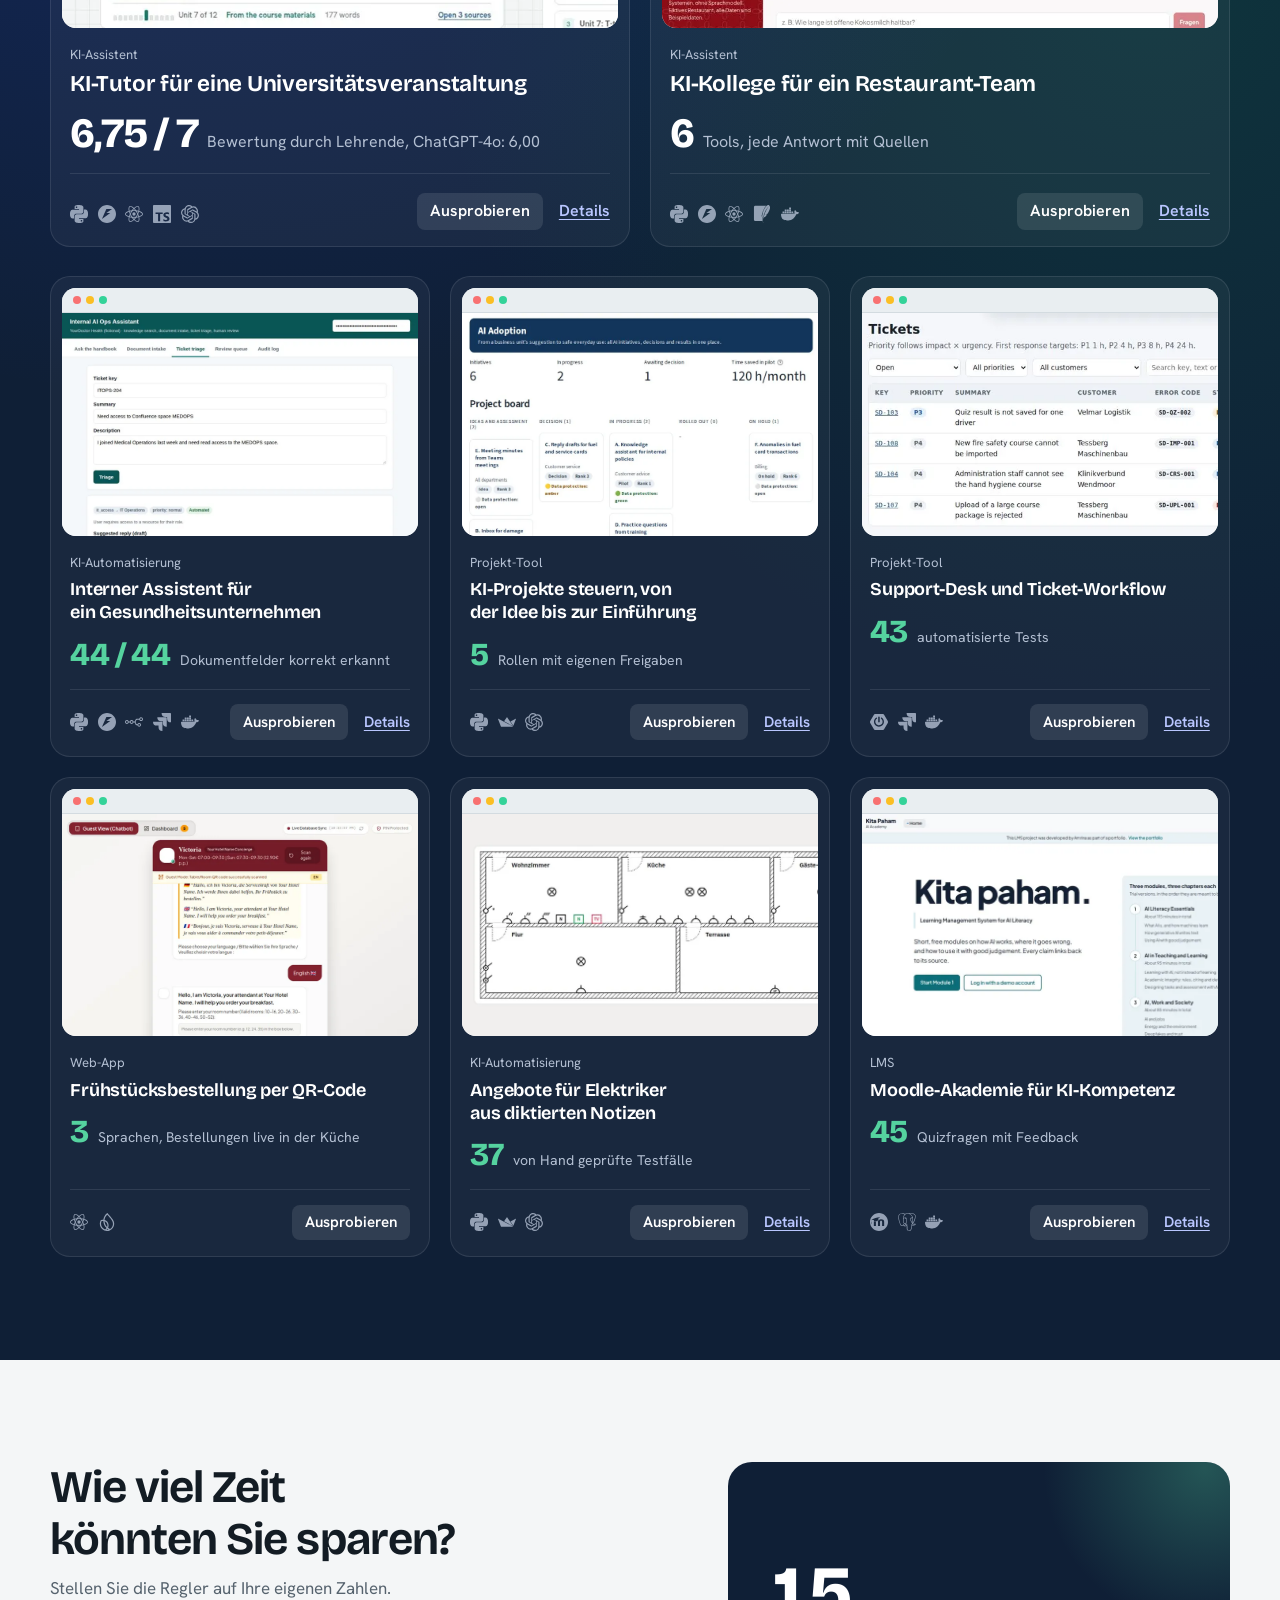
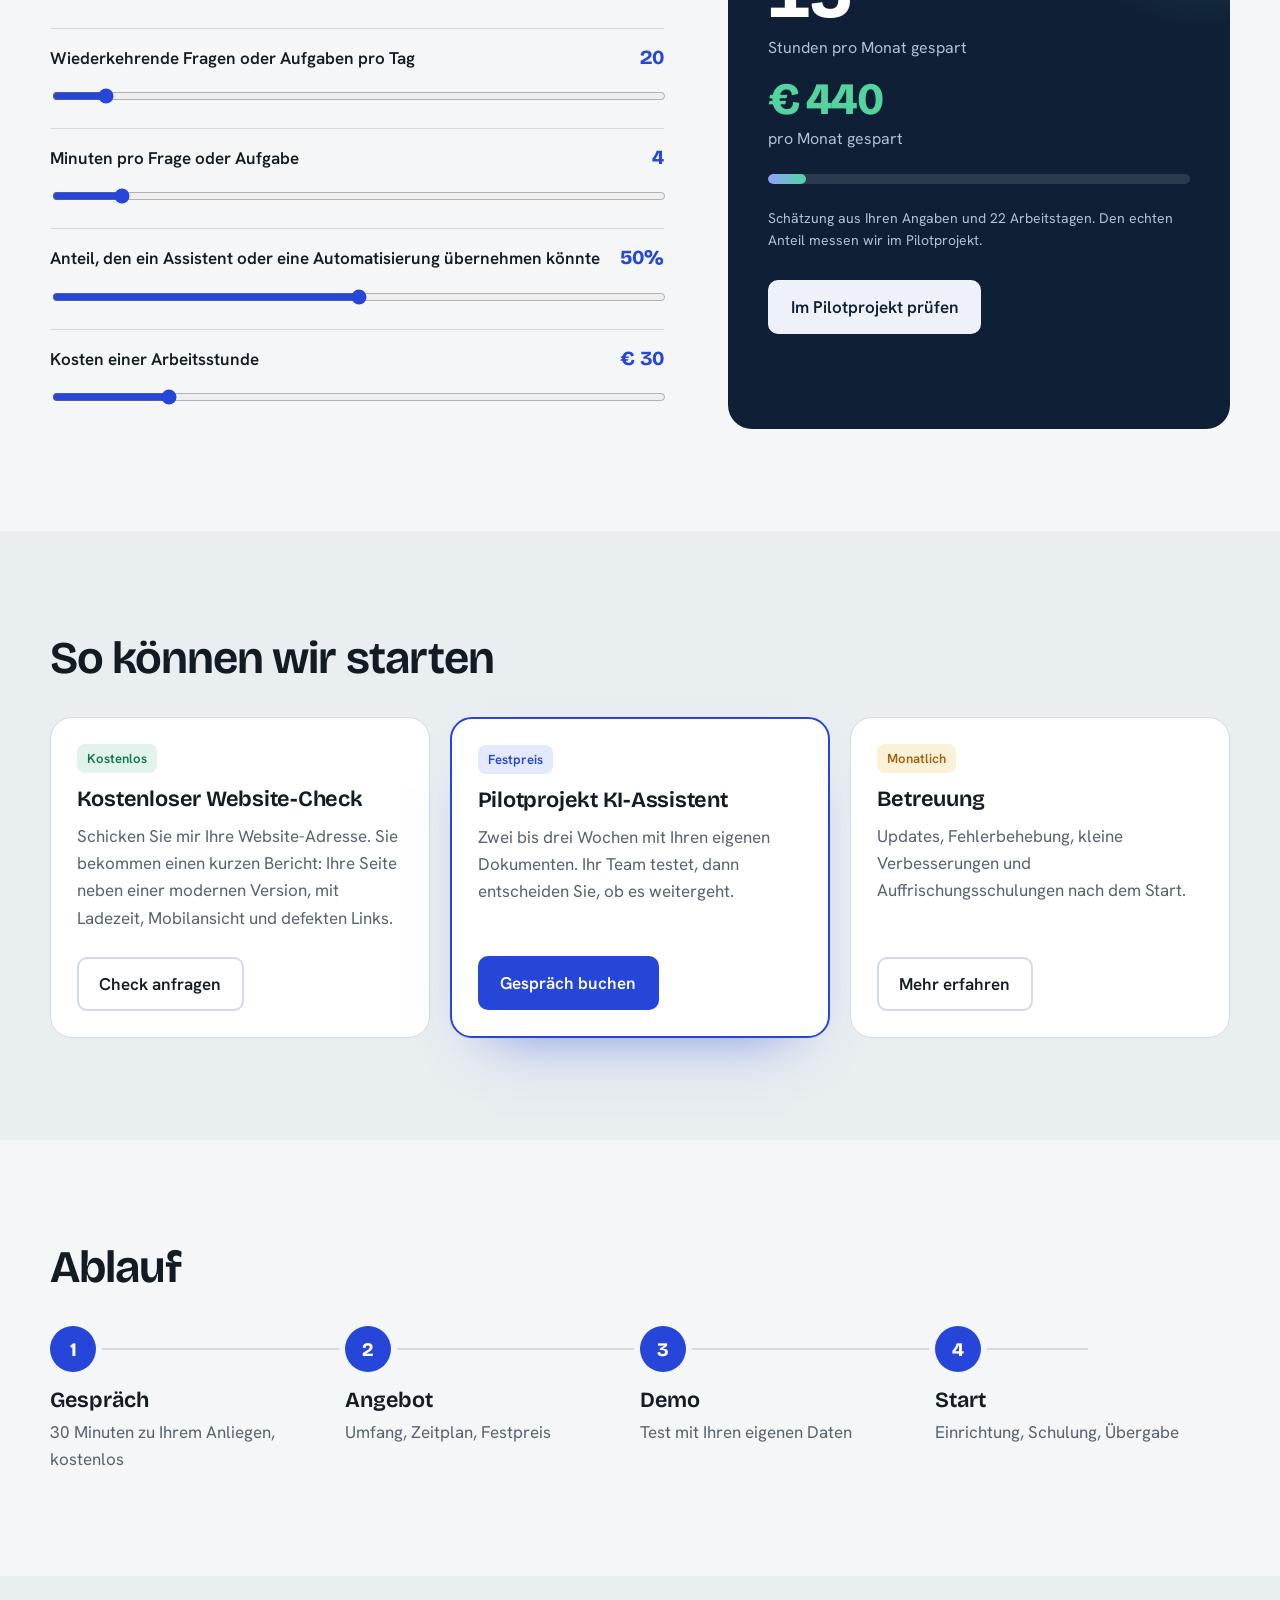
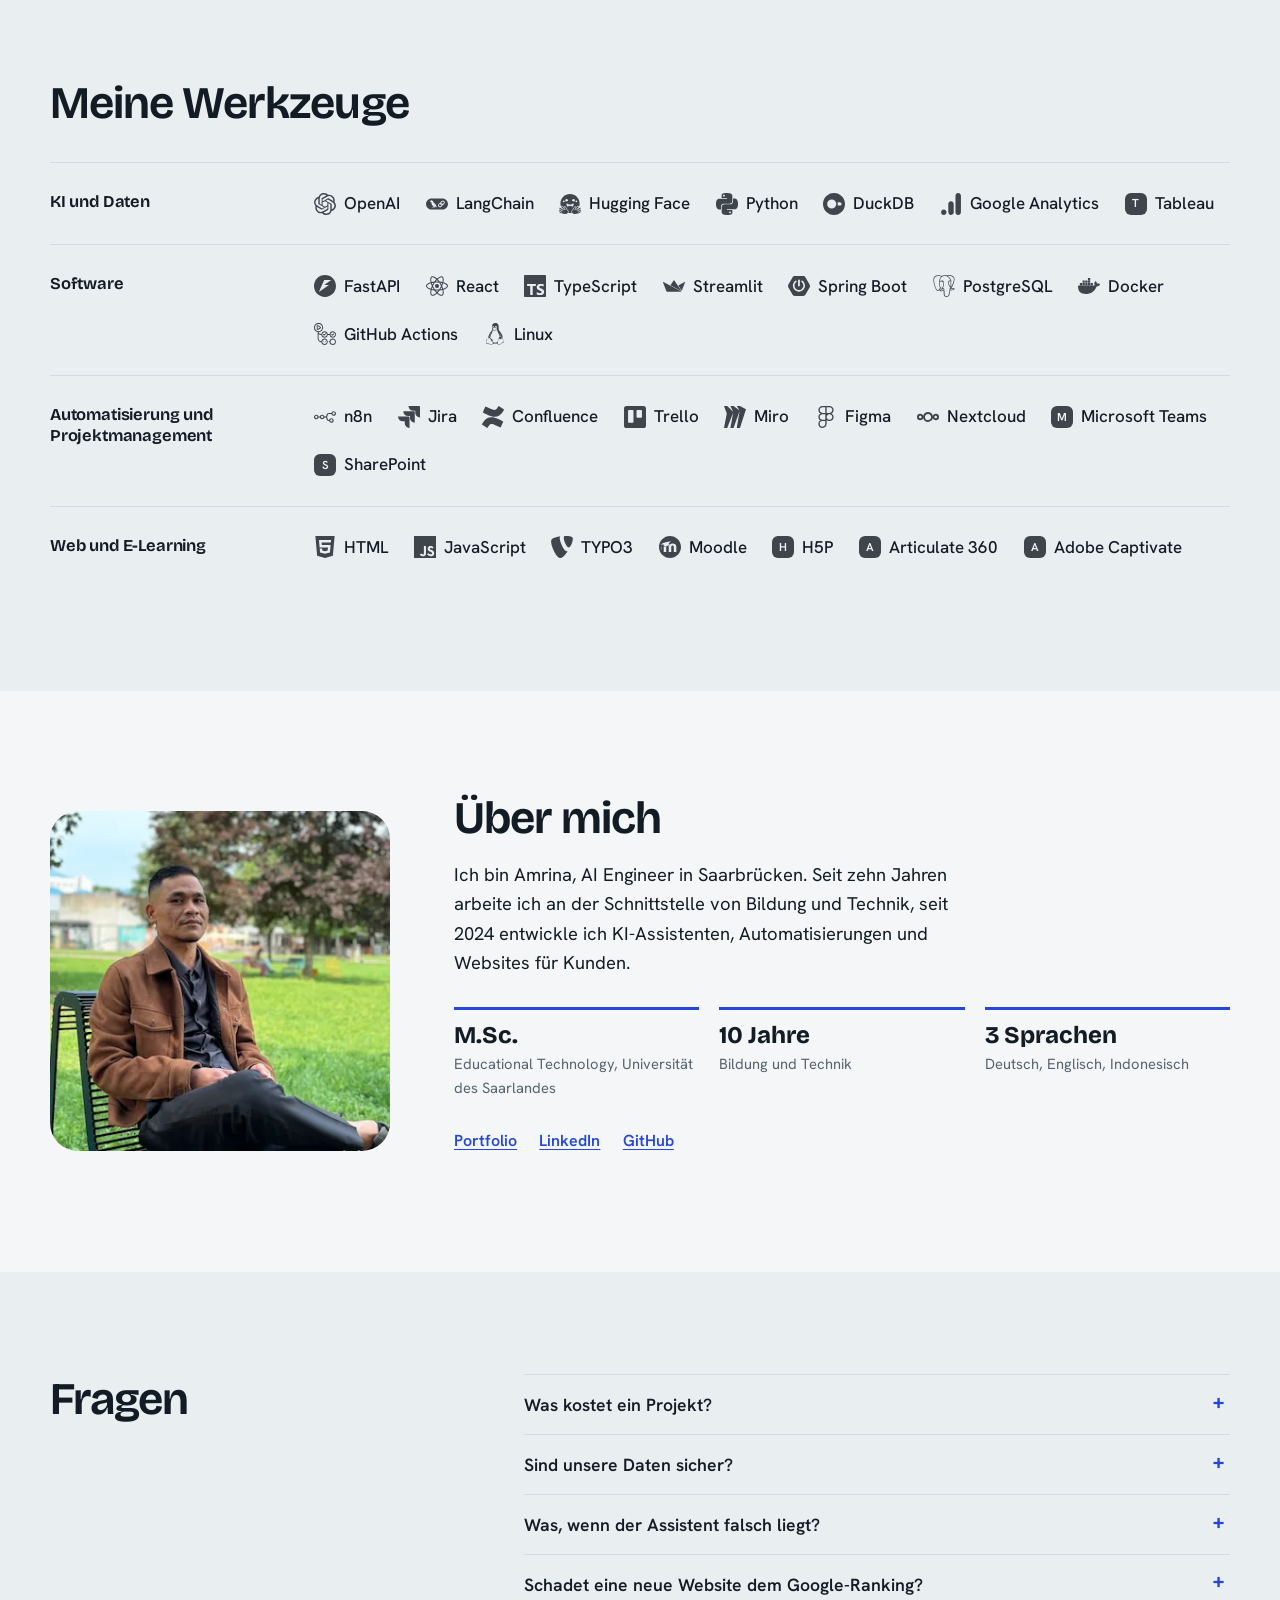
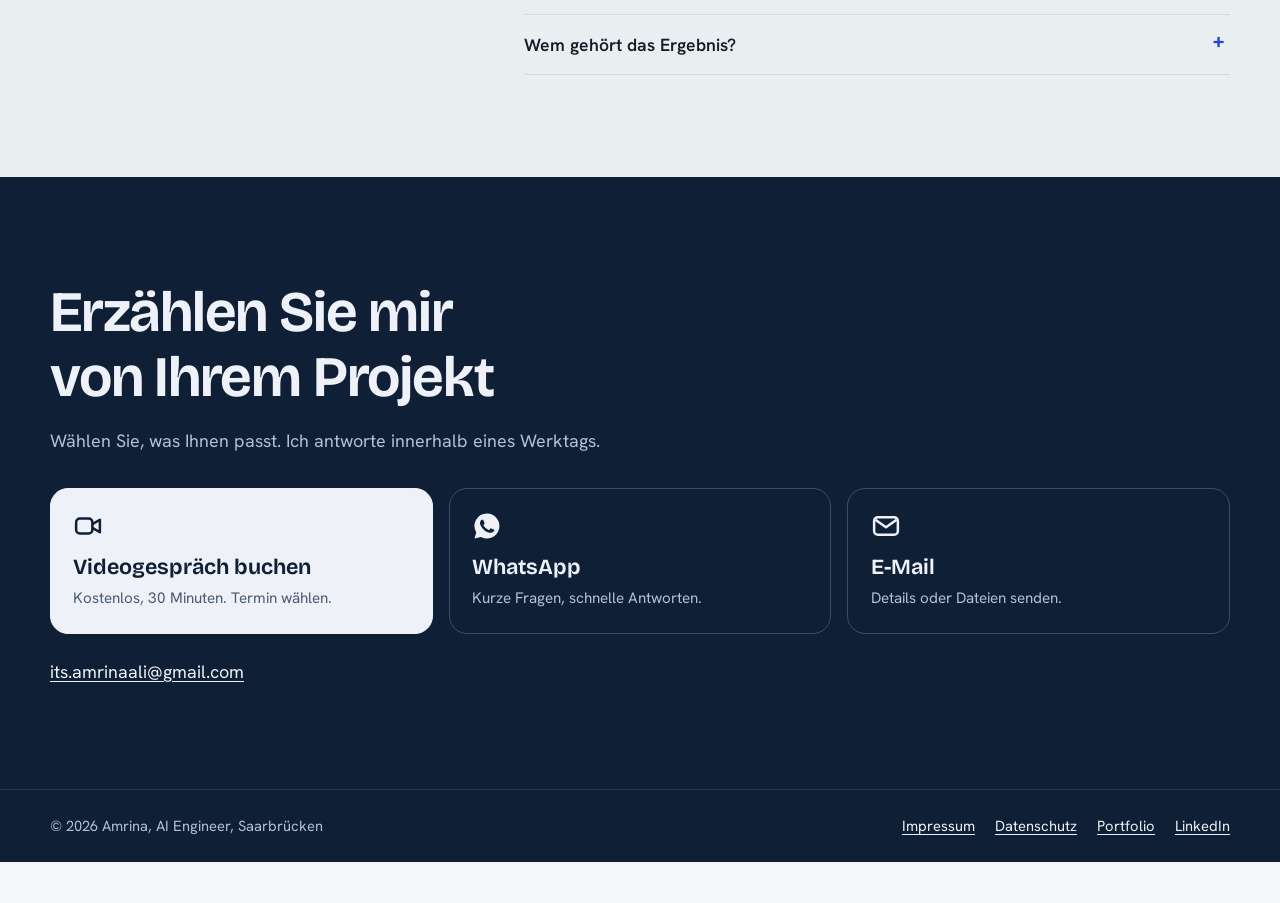
==== commit 1a3f4e9d: "EN/DE hero: headline matches the new Indonesian one" ====
--- a/de/index.html
+++ b/de/index.html
@@ -47,7 +47,7 @@
   <div class="wrap hero-in">
     <div class="hero-copy">
       <p class="hi"><img src="../img/amrina.webp" alt="" width="40" height="40">Hallo, ich bin Amrina, AI Engineer & Spezialist für Bildungstechnologie</p>
-      <h1>Weniger Routinearbeit.<br>Mehr Zeit für das Wesentliche.</h1>
+      <h1>Optimieren Sie Ihr Unternehmen und Ihre Arbeit,<br>damit Routineaufgaben automatisch laufen.</h1>
       <p class="help-with" id="help-with">Ich kann Ihnen helfen bei:</p>
       <nav class="offer-tiles" aria-labelledby="help-with"><a class="tile" href="#services" data-tab="chat"><svg class="tab-ic" width="22" height="22" viewBox="0 0 24 24" aria-hidden="true" fill="none" stroke="currentColor" stroke-width="1.9" stroke-linecap="round" stroke-linejoin="round"><path d="M5 5h14a2 2 0 0 1 2 2v8a2 2 0 0 1-2 2h-8l-5 4v-4H5a2 2 0 0 1-2-2V7a2 2 0 0 1 2-2z"/><path d="M8 10h8M8 13h5"/></svg><span>KI-Assistenten</span></a><a class="tile" href="#services" data-tab="auto"><svg class="tab-ic" width="22" height="22" viewBox="0 0 24 24" aria-hidden="true" fill="none" stroke="currentColor" stroke-width="1.9" stroke-linecap="round" stroke-linejoin="round"><rect x="3" y="5" width="8" height="6" rx="1.5"/><rect x="13" y="13" width="8" height="6" rx="1.5"/><path d="M7 11v4a2 2 0 0 0 2 2h4M17 13V9a2 2 0 0 0-2-2h-4"/></svg><span>KI-Automatisierung</span></a><a class="tile" href="#services" data-tab="web"><svg class="tab-ic" width="22" height="22" viewBox="0 0 24 24" aria-hidden="true" fill="none" stroke="currentColor" stroke-width="1.9" stroke-linecap="round" stroke-linejoin="round"><rect x="2.5" y="4" width="19" height="14" rx="2"/><path d="M2.5 8h19M8 21h8"/></svg><span>Websites</span></a><a class="tile" href="#services" data-tab="pm"><svg class="tab-ic" width="22" height="22" viewBox="0 0 24 24" aria-hidden="true" fill="none" stroke="currentColor" stroke-width="1.9" stroke-linecap="round" stroke-linejoin="round"><rect x="3" y="4" width="5" height="16" rx="1.5"/><rect x="9.5" y="4" width="5" height="10" rx="1.5"/><rect x="16" y="4" width="5" height="13" rx="1.5"/></svg><span>Projekt-Tools</span></a><a class="tile" href="#services" data-tab="dash"><svg class="tab-ic" width="22" height="22" viewBox="0 0 24 24" aria-hidden="true" fill="none" stroke="currentColor" stroke-width="1.9" stroke-linecap="round" stroke-linejoin="round"><path d="M4 20V10M10 20V4M16 20v-7M22 20H2"/></svg><span>Dashboards</span></a><a class="tile" href="#services" data-tab="learn"><svg class="tab-ic" width="22" height="22" viewBox="0 0 24 24" aria-hidden="true" fill="none" stroke="currentColor" stroke-width="1.9" stroke-linecap="round" stroke-linejoin="round"><path d="M2 9l10-5 10 5-10 5-10-5z"/><path d="M6 11v5c3 2.5 9 2.5 12 0v-5"/></svg><span>E-Learning</span></a></nav>
       <p class="lede">Für Hotels, Restaurants, Bildung und Unternehmen. Aufgebaut auf Ihren eigenen Informationen, damit Sie jeder Antwort vertrauen können.</p>
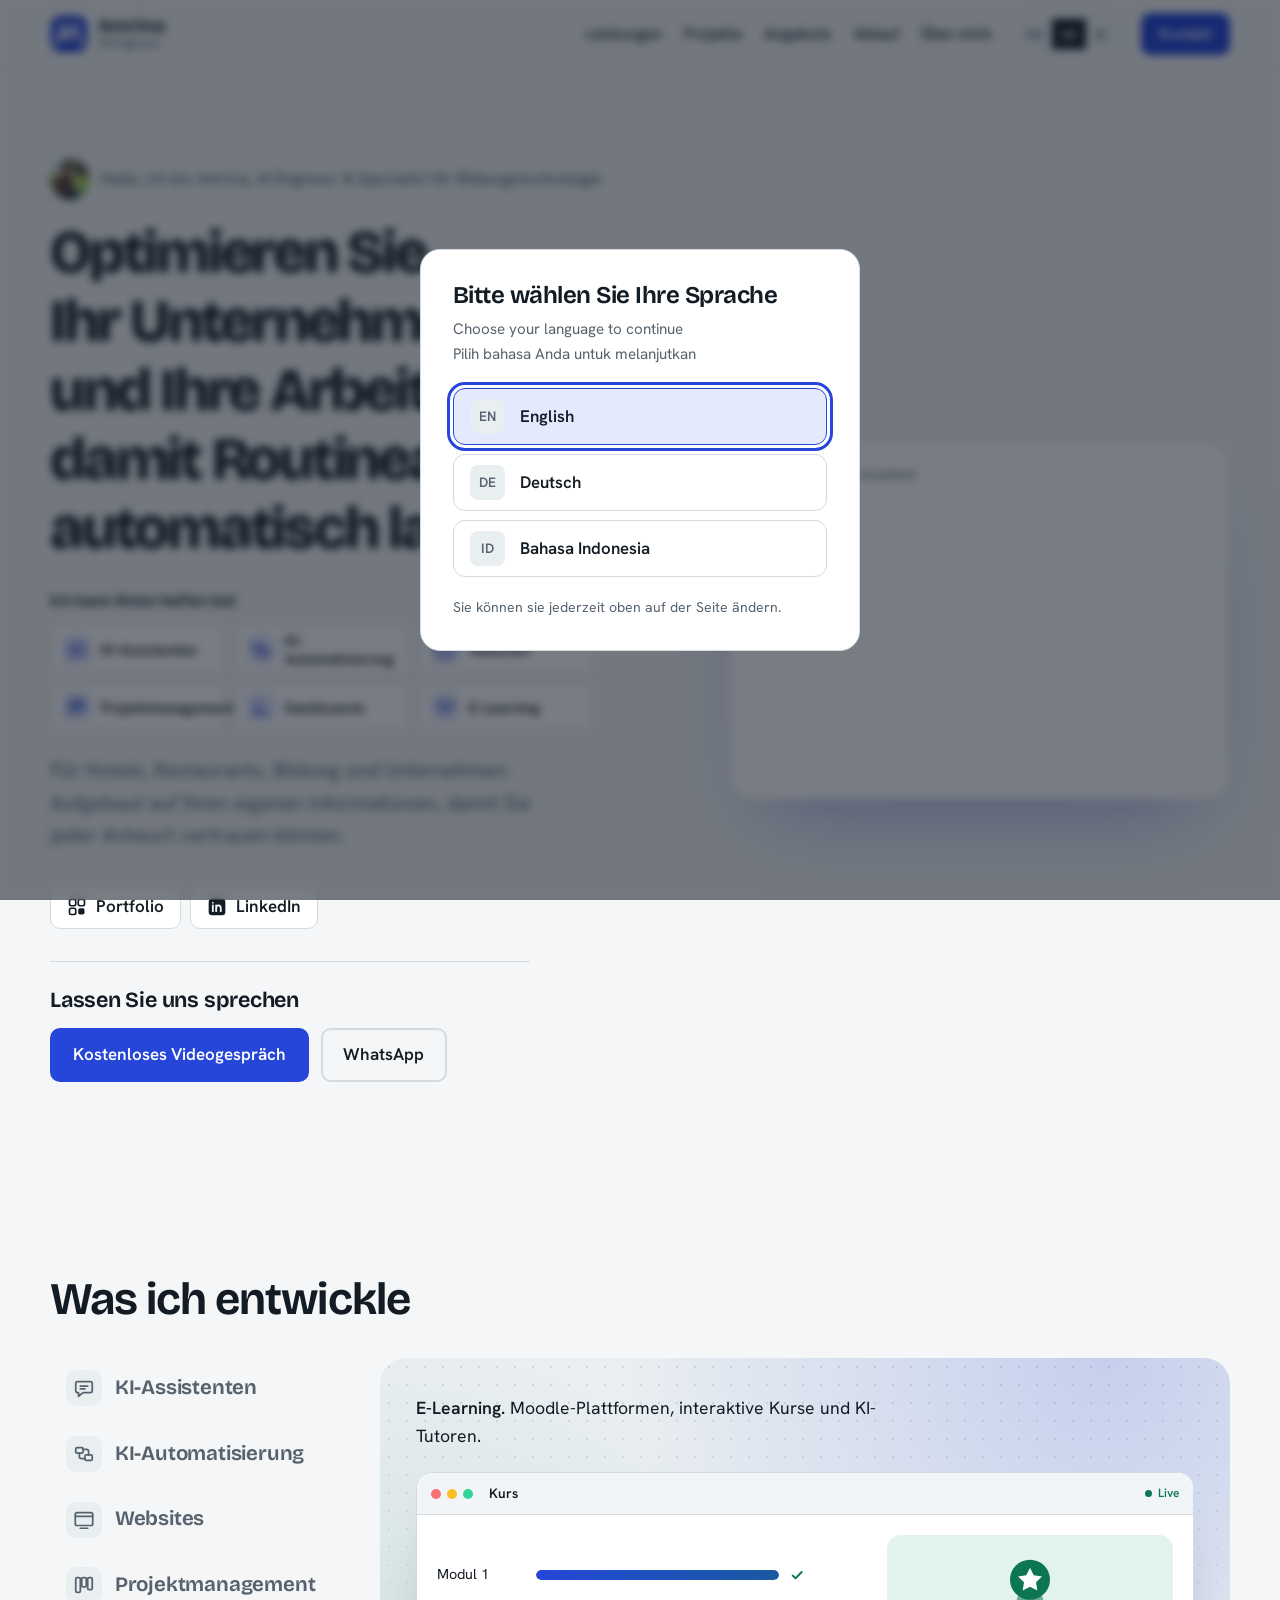
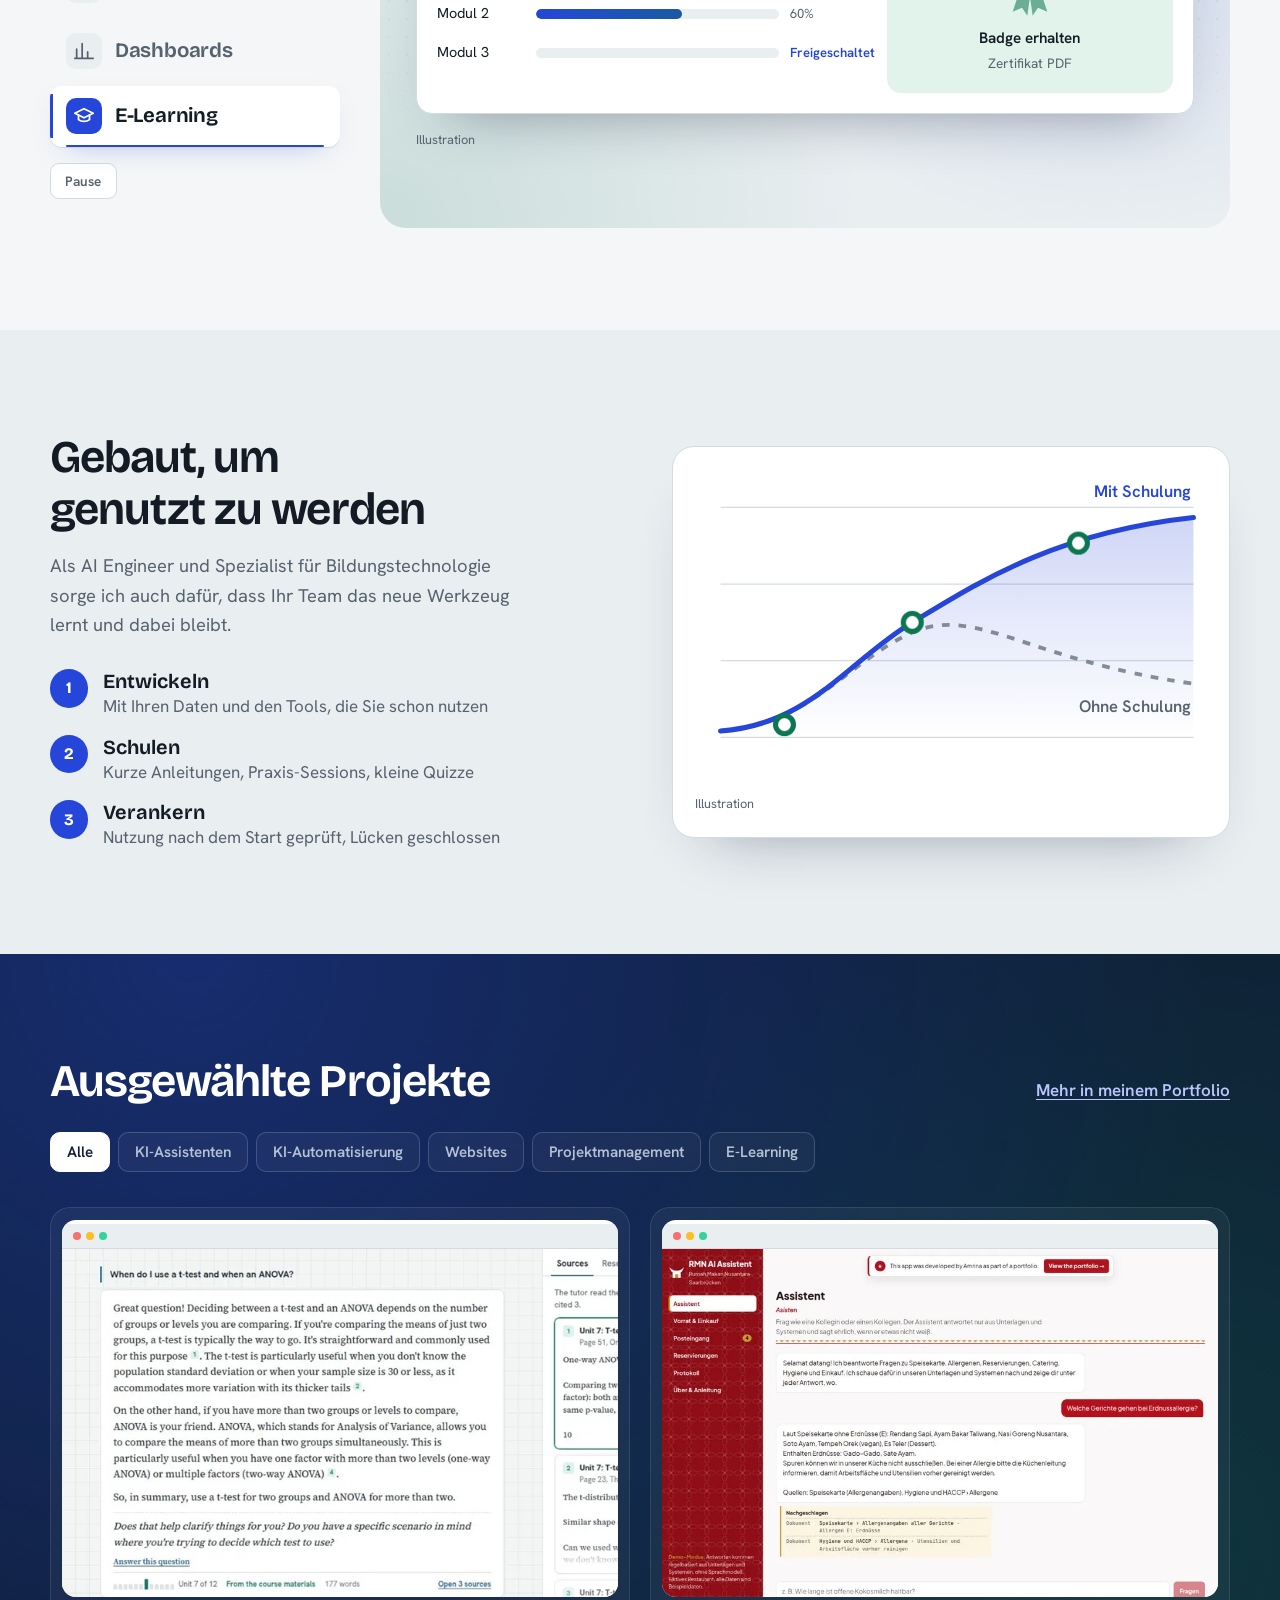
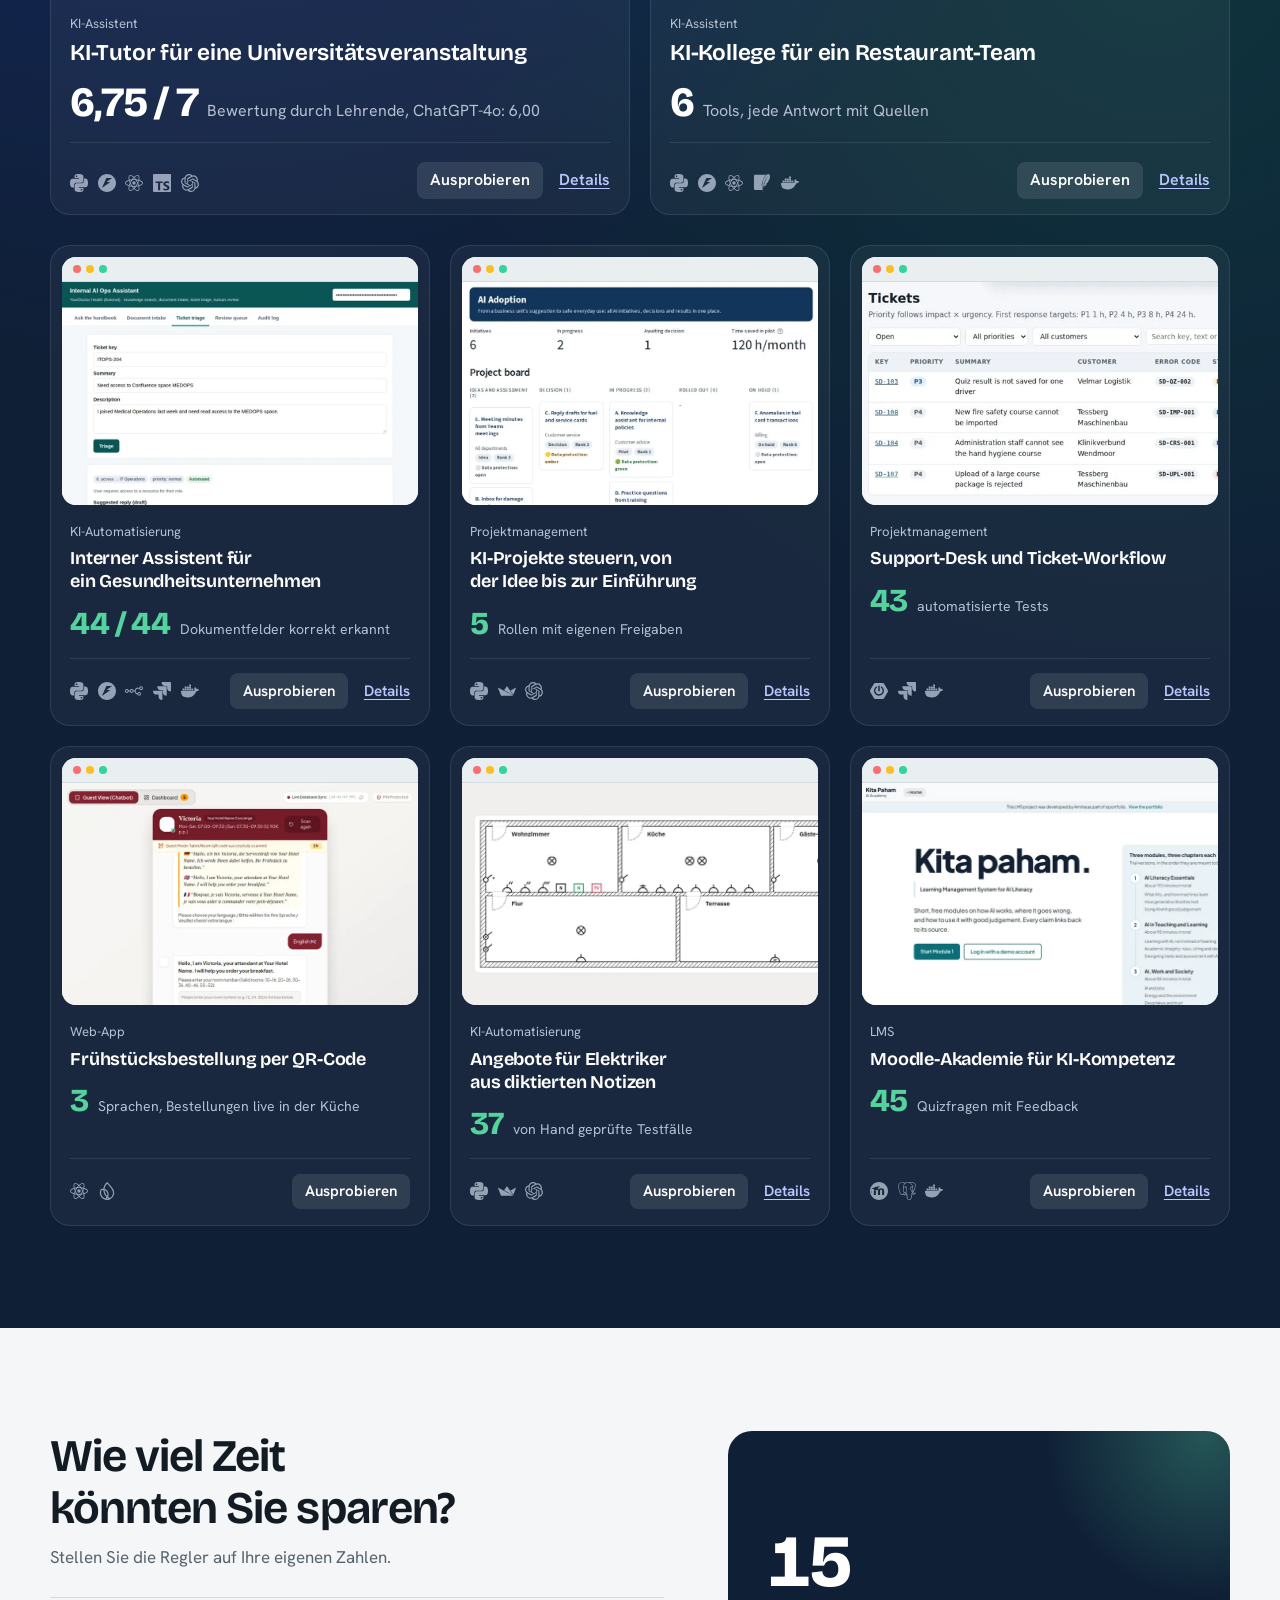
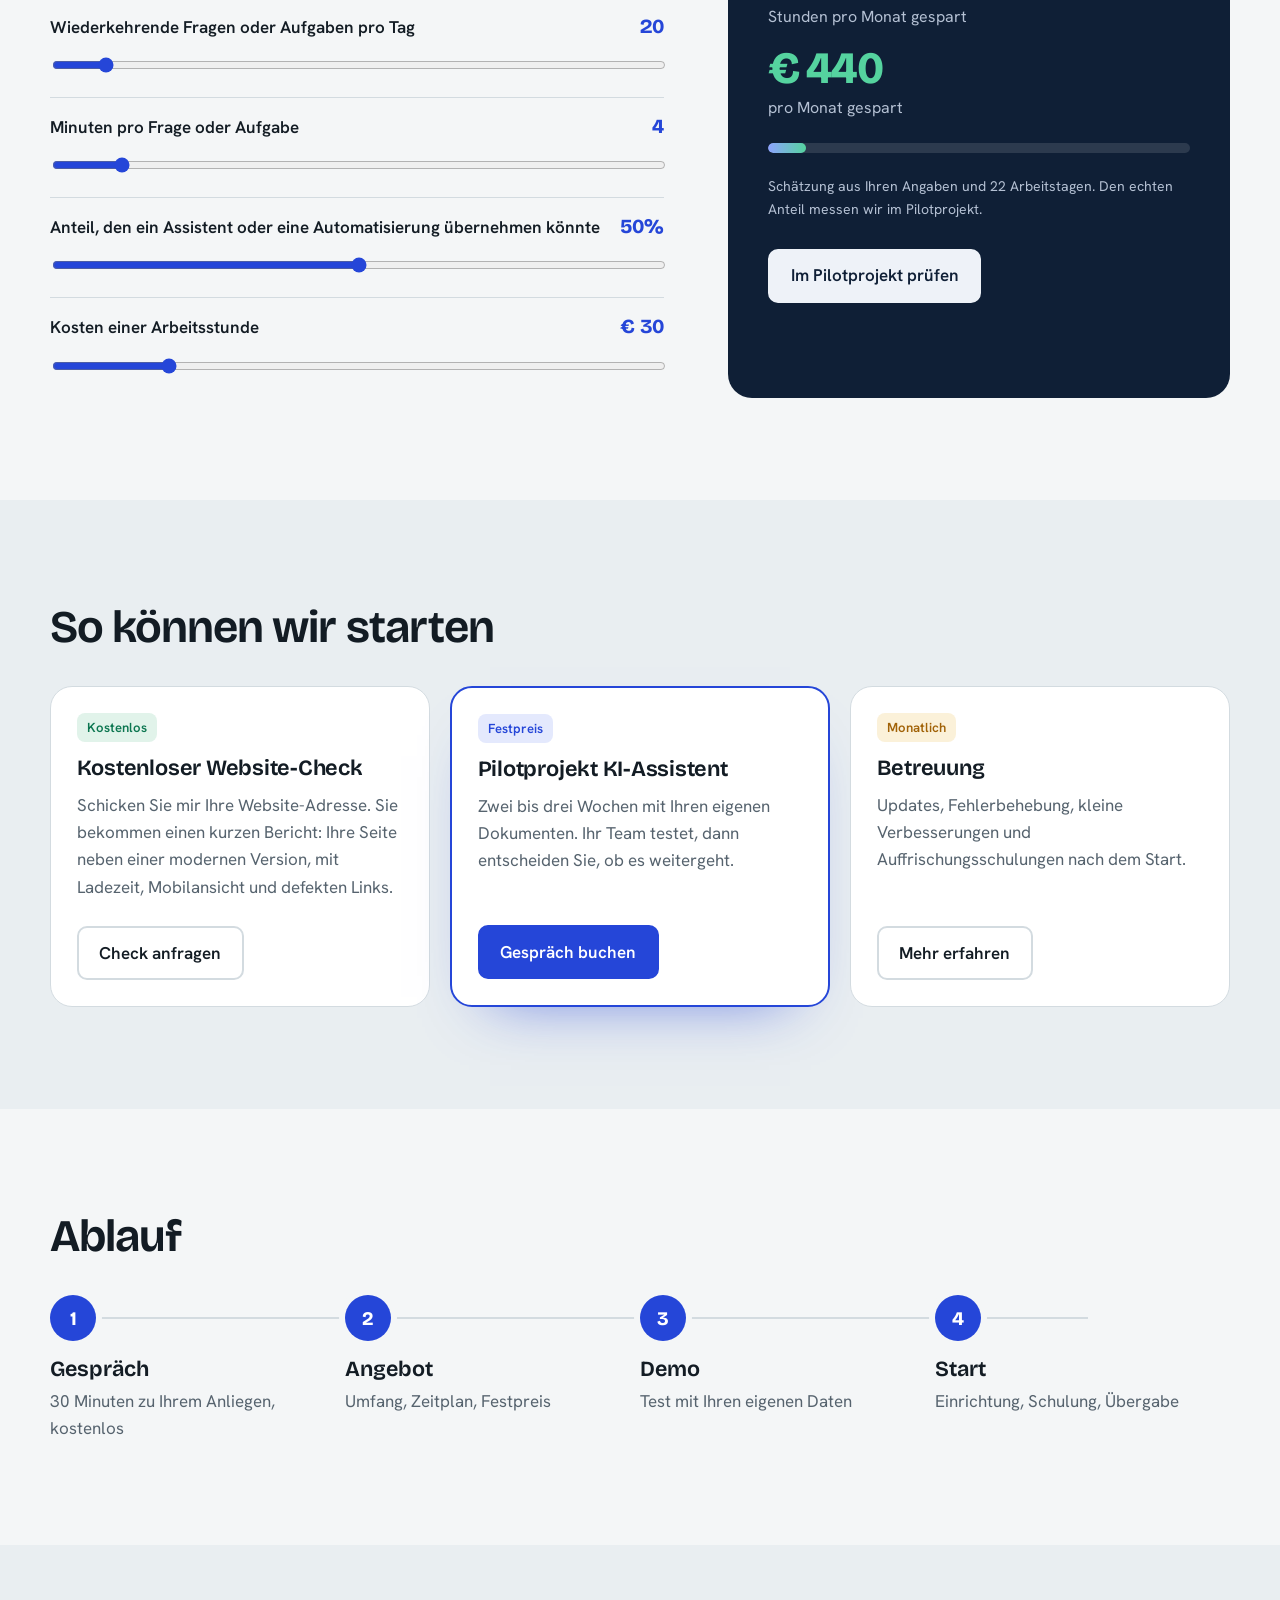
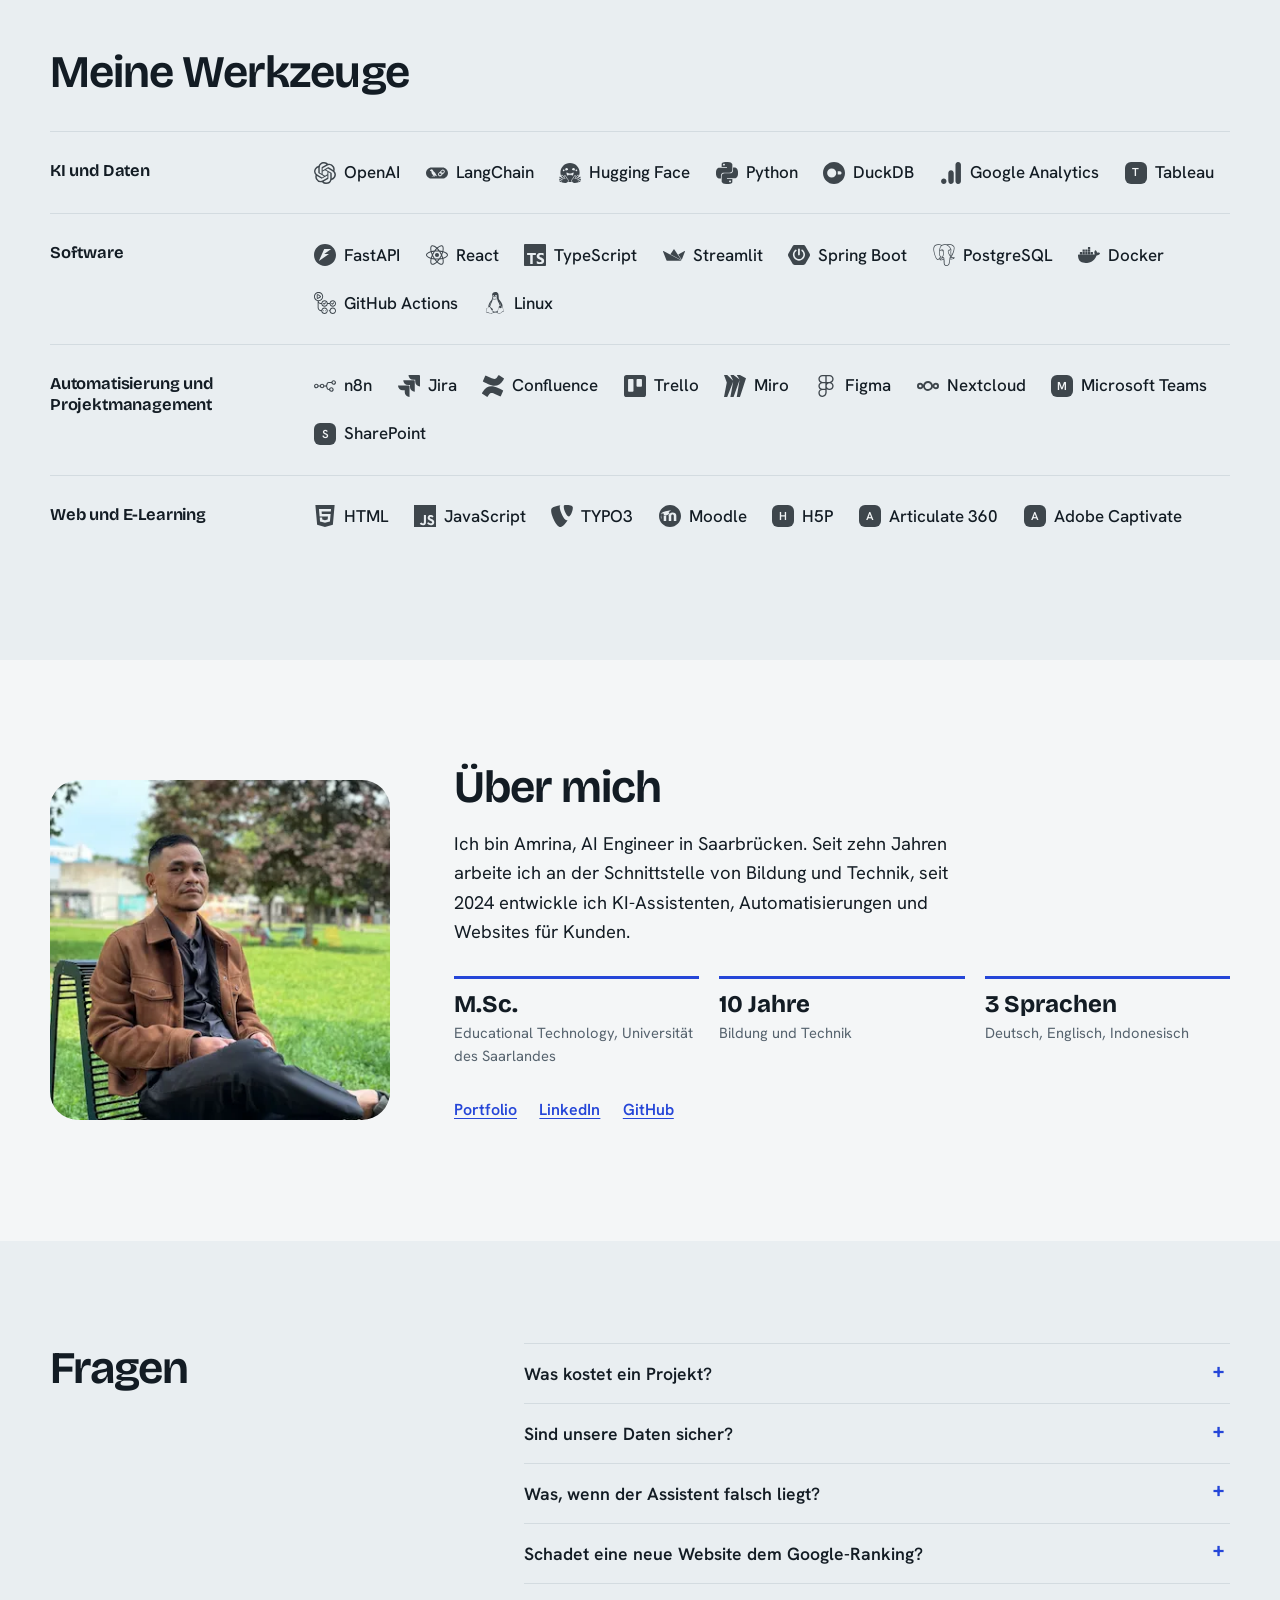
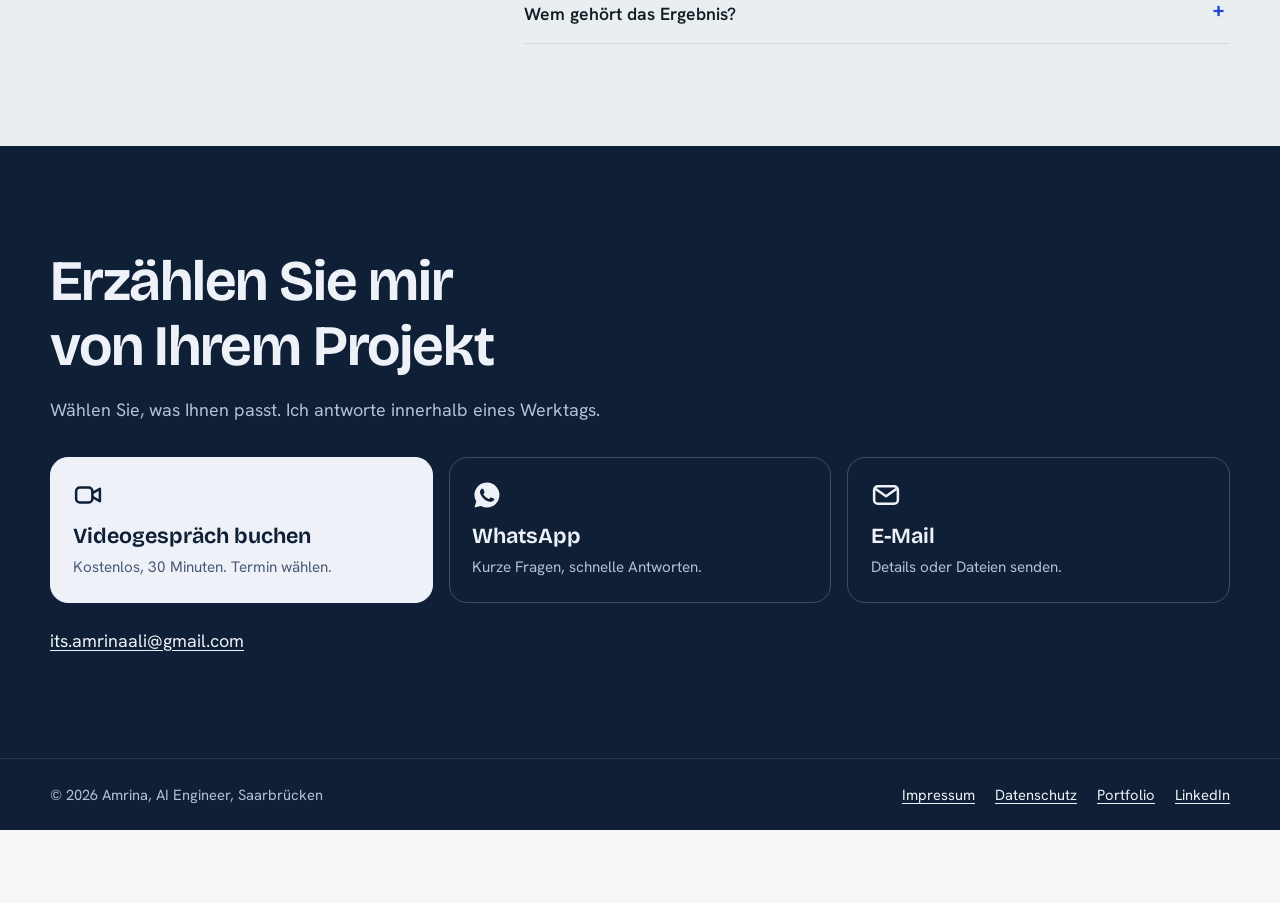
==== commit 831f60e7: "Rename project tools to project management (EN/DE/ID); stop service tiles clipping long words on mob" ====
--- a/de/index.html
+++ b/de/index.html
@@ -19,8 +19,8 @@
 <meta name="theme-color" content="#0f1519" media="(prefers-color-scheme: dark)">
 <link rel="icon" href="../favicon.svg" type="image/svg+xml">
 <script type="application/ld+json">{"@context": "https://schema.org", "@type": "ProfessionalService", "name": "Amrina, AI engineer", "url": "https://sayamrina.github.io/amrinawork/de/", "image": "https://sayamrina.github.io/amrinawork/img/amrina.webp", "description": "Hallo, ich bin Amrina, AI Engineer und Spezialist für Bildungstechnologie mit 10 Jahren Erfahrung. Ich helfe Unternehmen, Schulen und Organisationen, mit KI-Assistenten, Automatisierung und Websites Zeit zu sparen.", "email": "its.amrinaali@gmail.com", "telephone": "+4915129529331", "inLanguage": "de", "address": {"@type": "PostalAddress", "addressLocality": "Saarbrücken", "addressCountry": "DE"}, "areaServed": ["DE", "ID", "Worldwide"], "founder": {"@type": "Person", "name": "Amrina", "jobTitle": "AI engineer and educational technology specialist", "alumniOf": "Saarland University", "sameAs": ["https://sayamrina.github.io/", "https://www.linkedin.com/in/amrina-ali-487025119/", "https://github.com/sayamrina"]}, "knowsLanguage": ["en", "de", "id"]}</script>
-<link rel="stylesheet" href="../fonts.css?v=660c5a22">
-<link rel="stylesheet" href="../style.css?v=660c5a22">
+<link rel="stylesheet" href="../fonts.css?v=7325ad32">
+<link rel="stylesheet" href="../style.css?v=7325ad32">
 </head>
 <body data-lang="de">
 <div class="scroll-sentinel" aria-hidden="true"></div>
@@ -49,7 +49,7 @@
       <p class="hi"><img src="../img/amrina.webp" alt="" width="40" height="40">Hallo, ich bin Amrina, AI Engineer & Spezialist für Bildungstechnologie</p>
       <h1>Optimieren Sie Ihr Unternehmen und Ihre Arbeit,<br>damit Routineaufgaben automatisch laufen.</h1>
       <p class="help-with" id="help-with">Ich kann Ihnen helfen bei:</p>
-      <nav class="offer-tiles" aria-labelledby="help-with"><a class="tile" href="#services" data-tab="chat"><svg class="tab-ic" width="22" height="22" viewBox="0 0 24 24" aria-hidden="true" fill="none" stroke="currentColor" stroke-width="1.9" stroke-linecap="round" stroke-linejoin="round"><path d="M5 5h14a2 2 0 0 1 2 2v8a2 2 0 0 1-2 2h-8l-5 4v-4H5a2 2 0 0 1-2-2V7a2 2 0 0 1 2-2z"/><path d="M8 10h8M8 13h5"/></svg><span>KI-Assistenten</span></a><a class="tile" href="#services" data-tab="auto"><svg class="tab-ic" width="22" height="22" viewBox="0 0 24 24" aria-hidden="true" fill="none" stroke="currentColor" stroke-width="1.9" stroke-linecap="round" stroke-linejoin="round"><rect x="3" y="5" width="8" height="6" rx="1.5"/><rect x="13" y="13" width="8" height="6" rx="1.5"/><path d="M7 11v4a2 2 0 0 0 2 2h4M17 13V9a2 2 0 0 0-2-2h-4"/></svg><span>KI-Automatisierung</span></a><a class="tile" href="#services" data-tab="web"><svg class="tab-ic" width="22" height="22" viewBox="0 0 24 24" aria-hidden="true" fill="none" stroke="currentColor" stroke-width="1.9" stroke-linecap="round" stroke-linejoin="round"><rect x="2.5" y="4" width="19" height="14" rx="2"/><path d="M2.5 8h19M8 21h8"/></svg><span>Websites</span></a><a class="tile" href="#services" data-tab="pm"><svg class="tab-ic" width="22" height="22" viewBox="0 0 24 24" aria-hidden="true" fill="none" stroke="currentColor" stroke-width="1.9" stroke-linecap="round" stroke-linejoin="round"><rect x="3" y="4" width="5" height="16" rx="1.5"/><rect x="9.5" y="4" width="5" height="10" rx="1.5"/><rect x="16" y="4" width="5" height="13" rx="1.5"/></svg><span>Projekt-Tools</span></a><a class="tile" href="#services" data-tab="dash"><svg class="tab-ic" width="22" height="22" viewBox="0 0 24 24" aria-hidden="true" fill="none" stroke="currentColor" stroke-width="1.9" stroke-linecap="round" stroke-linejoin="round"><path d="M4 20V10M10 20V4M16 20v-7M22 20H2"/></svg><span>Dashboards</span></a><a class="tile" href="#services" data-tab="learn"><svg class="tab-ic" width="22" height="22" viewBox="0 0 24 24" aria-hidden="true" fill="none" stroke="currentColor" stroke-width="1.9" stroke-linecap="round" stroke-linejoin="round"><path d="M2 9l10-5 10 5-10 5-10-5z"/><path d="M6 11v5c3 2.5 9 2.5 12 0v-5"/></svg><span>E-Learning</span></a></nav>
+      <nav class="offer-tiles" aria-labelledby="help-with"><a class="tile" href="#services" data-tab="chat"><svg class="tab-ic" width="22" height="22" viewBox="0 0 24 24" aria-hidden="true" fill="none" stroke="currentColor" stroke-width="1.9" stroke-linecap="round" stroke-linejoin="round"><path d="M5 5h14a2 2 0 0 1 2 2v8a2 2 0 0 1-2 2h-8l-5 4v-4H5a2 2 0 0 1-2-2V7a2 2 0 0 1 2-2z"/><path d="M8 10h8M8 13h5"/></svg><span>KI-Assistenten</span></a><a class="tile" href="#services" data-tab="auto"><svg class="tab-ic" width="22" height="22" viewBox="0 0 24 24" aria-hidden="true" fill="none" stroke="currentColor" stroke-width="1.9" stroke-linecap="round" stroke-linejoin="round"><rect x="3" y="5" width="8" height="6" rx="1.5"/><rect x="13" y="13" width="8" height="6" rx="1.5"/><path d="M7 11v4a2 2 0 0 0 2 2h4M17 13V9a2 2 0 0 0-2-2h-4"/></svg><span>KI-Automatisierung</span></a><a class="tile" href="#services" data-tab="web"><svg class="tab-ic" width="22" height="22" viewBox="0 0 24 24" aria-hidden="true" fill="none" stroke="currentColor" stroke-width="1.9" stroke-linecap="round" stroke-linejoin="round"><rect x="2.5" y="4" width="19" height="14" rx="2"/><path d="M2.5 8h19M8 21h8"/></svg><span>Websites</span></a><a class="tile" href="#services" data-tab="pm"><svg class="tab-ic" width="22" height="22" viewBox="0 0 24 24" aria-hidden="true" fill="none" stroke="currentColor" stroke-width="1.9" stroke-linecap="round" stroke-linejoin="round"><rect x="3" y="4" width="5" height="16" rx="1.5"/><rect x="9.5" y="4" width="5" height="10" rx="1.5"/><rect x="16" y="4" width="5" height="13" rx="1.5"/></svg><span>Projektmanagement</span></a><a class="tile" href="#services" data-tab="dash"><svg class="tab-ic" width="22" height="22" viewBox="0 0 24 24" aria-hidden="true" fill="none" stroke="currentColor" stroke-width="1.9" stroke-linecap="round" stroke-linejoin="round"><path d="M4 20V10M10 20V4M16 20v-7M22 20H2"/></svg><span>Dashboards</span></a><a class="tile" href="#services" data-tab="learn"><svg class="tab-ic" width="22" height="22" viewBox="0 0 24 24" aria-hidden="true" fill="none" stroke="currentColor" stroke-width="1.9" stroke-linecap="round" stroke-linejoin="round"><path d="M2 9l10-5 10 5-10 5-10-5z"/><path d="M6 11v5c3 2.5 9 2.5 12 0v-5"/></svg><span>E-Learning</span></a></nav>
       <p class="lede">Für Hotels, Restaurants, Bildung und Unternehmen. Aufgebaut auf Ihren eigenen Informationen, damit Sie jeder Antwort vertrauen können.</p>
       <div class="hero-links" role="group" aria-label="Meine Arbeit">
         <a class="pill-link" href="https://sayamrina.github.io/" target="_blank" rel="noopener"><svg width="20" height="20" viewBox="0 0 24 24" aria-hidden="true"><rect x="3" y="3" width="7.5" height="7.5" rx="2" fill="none" stroke="currentColor" stroke-width="2"/><rect x="13.5" y="3" width="7.5" height="7.5" rx="2" fill="none" stroke="currentColor" stroke-width="2"/><rect x="3" y="13.5" width="7.5" height="7.5" rx="2" fill="none" stroke="currentColor" stroke-width="2"/><rect x="13.5" y="13.5" width="7.5" height="7.5" rx="2" fill="currentColor"/></svg>Portfolio</a>
@@ -77,7 +77,7 @@
 <button type="button" role="tab" id="tab-chat" data-panel="panel-chat" aria-selected="true"><svg class="tab-ic" width="22" height="22" viewBox="0 0 24 24" aria-hidden="true" fill="none" stroke="currentColor" stroke-width="1.9" stroke-linecap="round" stroke-linejoin="round"><path d="M5 5h14a2 2 0 0 1 2 2v8a2 2 0 0 1-2 2h-8l-5 4v-4H5a2 2 0 0 1-2-2V7a2 2 0 0 1 2-2z"/><path d="M8 10h8M8 13h5"/></svg><span>KI-Assistenten</span><i class="prog" aria-hidden="true"></i></button>
 <button type="button" role="tab" id="tab-auto" data-panel="panel-auto" aria-selected="false" tabindex="-1"><svg class="tab-ic" width="22" height="22" viewBox="0 0 24 24" aria-hidden="true" fill="none" stroke="currentColor" stroke-width="1.9" stroke-linecap="round" stroke-linejoin="round"><rect x="3" y="5" width="8" height="6" rx="1.5"/><rect x="13" y="13" width="8" height="6" rx="1.5"/><path d="M7 11v4a2 2 0 0 0 2 2h4M17 13V9a2 2 0 0 0-2-2h-4"/></svg><span>KI-Automatisierung</span><i class="prog" aria-hidden="true"></i></button>
 <button type="button" role="tab" id="tab-web" data-panel="panel-web" aria-selected="false" tabindex="-1"><svg class="tab-ic" width="22" height="22" viewBox="0 0 24 24" aria-hidden="true" fill="none" stroke="currentColor" stroke-width="1.9" stroke-linecap="round" stroke-linejoin="round"><rect x="2.5" y="4" width="19" height="14" rx="2"/><path d="M2.5 8h19M8 21h8"/></svg><span>Websites</span><i class="prog" aria-hidden="true"></i></button>
-<button type="button" role="tab" id="tab-pm" data-panel="panel-pm" aria-selected="false" tabindex="-1"><svg class="tab-ic" width="22" height="22" viewBox="0 0 24 24" aria-hidden="true" fill="none" stroke="currentColor" stroke-width="1.9" stroke-linecap="round" stroke-linejoin="round"><rect x="3" y="4" width="5" height="16" rx="1.5"/><rect x="9.5" y="4" width="5" height="10" rx="1.5"/><rect x="16" y="4" width="5" height="13" rx="1.5"/></svg><span>Projekt-Tools</span><i class="prog" aria-hidden="true"></i></button>
+<button type="button" role="tab" id="tab-pm" data-panel="panel-pm" aria-selected="false" tabindex="-1"><svg class="tab-ic" width="22" height="22" viewBox="0 0 24 24" aria-hidden="true" fill="none" stroke="currentColor" stroke-width="1.9" stroke-linecap="round" stroke-linejoin="round"><rect x="3" y="4" width="5" height="16" rx="1.5"/><rect x="9.5" y="4" width="5" height="10" rx="1.5"/><rect x="16" y="4" width="5" height="13" rx="1.5"/></svg><span>Projektmanagement</span><i class="prog" aria-hidden="true"></i></button>
 <button type="button" role="tab" id="tab-dash" data-panel="panel-dash" aria-selected="false" tabindex="-1"><svg class="tab-ic" width="22" height="22" viewBox="0 0 24 24" aria-hidden="true" fill="none" stroke="currentColor" stroke-width="1.9" stroke-linecap="round" stroke-linejoin="round"><path d="M4 20V10M10 20V4M16 20v-7M22 20H2"/></svg><span>Dashboards</span><i class="prog" aria-hidden="true"></i></button>
 <button type="button" role="tab" id="tab-learn" data-panel="panel-learn" aria-selected="false" tabindex="-1"><svg class="tab-ic" width="22" height="22" viewBox="0 0 24 24" aria-hidden="true" fill="none" stroke="currentColor" stroke-width="1.9" stroke-linecap="round" stroke-linejoin="round"><path d="M2 9l10-5 10 5-10 5-10-5z"/><path d="M6 11v5c3 2.5 9 2.5 12 0v-5"/></svg><span>E-Learning</span><i class="prog" aria-hidden="true"></i></button>
         </div>
@@ -123,7 +123,7 @@
   <p class="panel-cap">Illustration</p>
 </div>
 <div class="panel" role="tabpanel" id="panel-pm" aria-labelledby="tab-pm" hidden>
-  <p class="panel-line"><b>Projekt-Tools.</b> Tickets, Freigaben und Aufgabenboards mit Rollen, verbunden mit Jira, Trello oder Teams.</p>
+  <p class="panel-line"><b>Projektmanagement.</b> Tickets, Freigaben und Aufgabenboards mit Rollen, verbunden mit Jira, Trello oder Teams.</p>
   <div class="win">
   <div class="win-bar"><i></i><i></i><i></i><span class="win-title">Team-Board</span><span class="live">Live</span></div>
   <div class="win-body"><div class="vz-pm">
@@ -188,7 +188,7 @@
 <section id="work" class="block block-dark">
   <div class="wrap">
     <div class="head-row"><h2>Ausgewählte Projekte</h2><a href="https://sayamrina.github.io/" target="_blank" rel="noopener">Mehr in meinem Portfolio</a></div>
-    <div class="filters" role="group" aria-label="Ausgewählte Projekte"><button type="button" aria-pressed="true" data-cat="all">Alle</button><button type="button" aria-pressed="false" data-cat="chat">KI-Assistenten</button><button type="button" aria-pressed="false" data-cat="auto">KI-Automatisierung</button><button type="button" aria-pressed="false" data-cat="web">Websites</button><button type="button" aria-pressed="false" data-cat="pm">Projekt-Tools</button><button type="button" aria-pressed="false" data-cat="learn">E-Learning</button></div>
+    <div class="filters" role="group" aria-label="Ausgewählte Projekte"><button type="button" aria-pressed="true" data-cat="all">Alle</button><button type="button" aria-pressed="false" data-cat="chat">KI-Assistenten</button><button type="button" aria-pressed="false" data-cat="auto">KI-Automatisierung</button><button type="button" aria-pressed="false" data-cat="web">Websites</button><button type="button" aria-pressed="false" data-cat="pm">Projektmanagement</button><button type="button" aria-pressed="false" data-cat="learn">E-Learning</button></div>
     <div class="cases">
 <article class="case big" data-cats="chat learn">
   <a class="shot" href="https://sayamrina.github.io/erm-tutorai-2/open.html" target="_blank" rel="noopener" tabindex="-1" aria-hidden="true">
@@ -236,7 +236,7 @@
     <span class="shot-cta">Ausprobieren</span>
   </a>
   <div class="case-body">
-    <p class="kind">Projekt-Tool</p>
+    <p class="kind">Projektmanagement</p>
     <h3>KI-Projekte steuern, von der Idee bis zur Einführung</h3>
     <p class="metric"><b>5</b><span>Rollen mit eigenen Freigaben</span></p>
     <div class="case-foot"><span class="stack"><span title="Python"><svg aria-hidden="true" fill="currentColor" width="18" height="18" viewBox="0 0 24 24" xmlns="http://www.w3.org/2000/svg"><path d="M14.25.18l.9.2.73.26.59.3.45.32.34.34.25.34.16.33.1.3.04.26.02.2-.01.13V8.5l-.05.63-.13.55-.21.46-.26.38-.3.31-.33.25-.35.19-.35.14-.33.1-.3.07-.26.04-.21.02H8.77l-.69.05-.59.14-.5.22-.41.27-.33.32-.27.35-.2.36-.15.37-.1.35-.07.32-.04.27-.02.21v3.06H3.17l-.21-.03-.28-.07-.32-.12-.35-.18-.36-.26-.36-.36-.35-.46-.32-.59-.28-.73-.21-.88-.14-1.05-.05-1.23.06-1.22.16-1.04.24-.87.32-.71.36-.57.4-.44.42-.33.42-.24.4-.16.36-.1.32-.05.24-.01h.16l.06.01h8.16v-.83H6.18l-.01-2.75-.02-.37.05-.34.11-.31.17-.28.25-.26.31-.23.38-.2.44-.18.51-.15.58-.12.64-.1.71-.06.77-.04.84-.02 1.27.05zm-6.3 1.98l-.23.33-.08.41.08.41.23.34.33.22.41.09.41-.09.33-.22.23-.34.08-.41-.08-.41-.23-.33-.33-.22-.41-.09-.41.09zm13.09 3.95l.28.06.32.12.35.18.36.27.36.35.35.47.32.59.28.73.21.88.14 1.04.05 1.23-.06 1.23-.16 1.04-.24.86-.32.71-.36.57-.4.45-.42.33-.42.24-.4.16-.36.09-.32.05-.24.02-.16-.01h-8.22v.82h5.84l.01 2.76.02.36-.05.34-.11.31-.17.29-.25.25-.31.24-.38.2-.44.17-.51.15-.58.13-.64.09-.71.07-.77.04-.84.01-1.27-.04-1.07-.14-.9-.2-.73-.25-.59-.3-.45-.33-.34-.34-.25-.34-.16-.33-.1-.3-.04-.25-.02-.2.01-.13v-5.34l.05-.64.13-.54.21-.46.26-.38.3-.32.33-.24.35-.2.35-.14.33-.1.3-.06.26-.04.21-.02.13-.01h5.84l.69-.05.59-.14.5-.21.41-.28.33-.32.27-.35.2-.36.15-.36.1-.35.07-.32.04-.28.02-.21V6.07h2.09l.14.01zm-6.47 14.25l-.23.33-.08.41.08.41.23.33.33.23.41.08.41-.08.33-.23.23-.33.08-.41-.08-.41-.23-.33-.33-.23-.41-.08-.41.08z"/></svg><span class="sr">Python</span></span><span title="Streamlit"><svg aria-hidden="true" fill="currentColor" width="18" height="18" viewBox="0 0 24 24" xmlns="http://www.w3.org/2000/svg"><path d="M16.673 11.32l6.862-3.618c.233-.136.554.12.442.387L20.463 17.1zm-8.556-.229l3.473-5.187c.203-.328.578-.316.793-.028l7.886 11.75zm-3.375 7.25c-.28 0-.835-.284-.993-.716l-3.72-9.46c-.118-.331.139-.614.48-.464l19.474 10.306c-.149.147-.453.337-.72.334z"/></svg><span class="sr">Streamlit</span></span><span title="OpenAI"><svg aria-hidden="true" fill="currentColor" width="18" height="18" viewBox="0 0 24 24" xmlns="http://www.w3.org/2000/svg"><path d="M22.2819 9.8211a5.9847 5.9847 0 0 0-.5157-4.9108 6.0462 6.0462 0 0 0-6.5098-2.9A6.0651 6.0651 0 0 0 4.9807 4.1818a5.9847 5.9847 0 0 0-3.9977 2.9 6.0462 6.0462 0 0 0 .7427 7.0966 5.98 5.98 0 0 0 .511 4.9107 6.051 6.051 0 0 0 6.5146 2.9001A5.9847 5.9847 0 0 0 13.2599 24a6.0557 6.0557 0 0 0 5.7718-4.2058 5.9894 5.9894 0 0 0 3.9977-2.9001 6.0557 6.0557 0 0 0-.7475-7.0729zm-9.022 12.6081a4.4755 4.4755 0 0 1-2.8764-1.0408l.1419-.0804 4.7783-2.7582a.7948.7948 0 0 0 .3927-.6813v-6.7369l2.02 1.1686a.071.071 0 0 1 .038.052v5.5826a4.504 4.504 0 0 1-4.4945 4.4944zm-9.6607-4.1254a4.4708 4.4708 0 0 1-.5346-3.0137l.142.0852 4.783 2.7582a.7712.7712 0 0 0 .7806 0l5.8428-3.3685v2.3324a.0804.0804 0 0 1-.0332.0615L9.74 19.9502a4.4992 4.4992 0 0 1-6.1408-1.6464zM2.3408 7.8956a4.485 4.485 0 0 1 2.3655-1.9728V11.6a.7664.7664 0 0 0 .3879.6765l5.8144 3.3543-2.0201 1.1685a.0757.0757 0 0 1-.071 0l-4.8303-2.7865A4.504 4.504 0 0 1 2.3408 7.872zm16.5963 3.8558L13.1038 8.364 15.1192 7.2a.0757.0757 0 0 1 .071 0l4.8303 2.7913a4.4944 4.4944 0 0 1-.6765 8.1042v-5.6772a.79.79 0 0 0-.407-.667zm2.0107-3.0231l-.142-.0852-4.7735-2.7818a.7759.7759 0 0 0-.7854 0L9.409 9.2297V6.8974a.0662.0662 0 0 1 .0284-.0615l4.8303-2.7866a4.4992 4.4992 0 0 1 6.6802 4.66zM8.3065 12.863l-2.02-1.1638a.0804.0804 0 0 1-.038-.0567V6.0742a4.4992 4.4992 0 0 1 7.3757-3.4537l-.142.0805L8.704 5.459a.7948.7948 0 0 0-.3927.6813zm1.0976-2.3654l2.602-1.4998 2.6069 1.4998v2.9994l-2.5974 1.4997-2.6067-1.4997Z"/></svg><span class="sr">OpenAI</span></span></span><span class="case-links"><a class="try" href="https://ki-einfuehrung-amrina.streamlit.app/" target="_blank" rel="noopener">Ausprobieren</a><a class="details" href="https://sayamrina.github.io/ki-einfuehrung/" target="_blank" rel="noopener">Details</a></span></div>
@@ -249,7 +249,7 @@
     <span class="shot-cta">Ausprobieren</span>
   </a>
   <div class="case-body">
-    <p class="kind">Projekt-Tool</p>
+    <p class="kind">Projektmanagement</p>
     <h3>Support-Desk und Ticket-Workflow</h3>
     <p class="metric"><b>43</b><span>automatisierte Tests</span></p>
     <div class="case-foot"><span class="stack"><span title="Spring Boot"><svg aria-hidden="true" fill="currentColor" width="18" height="18" viewBox="0 0 24 24" xmlns="http://www.w3.org/2000/svg"><path d="m23.693 10.7058-4.73-8.1844c-.4094-.7106-1.4166-1.2942-2.2402-1.2942H7.2725c-.819 0-1.8308.5836-2.2402 1.2942L.307 10.7058c-.4095.7106-.4095 1.873 0 2.5837l4.7252 8.189c.4094.7107 1.4166 1.2943 2.2402 1.2943h9.455c.819 0 1.826-.5836 2.2402-1.2942l4.7252-8.189c.4095-.7107.4095-1.8732 0-2.5838zM10.9763 5.7547c0-.5365.4377-.9742.9742-.9742s.9742.4377.9742.9742v5.8217c0 .5366-.4377.9742-.9742.9742s-.9742-.4376-.9742-.9742zm.9742 12.4294c-3.6427 0-6.6077-2.965-6.6077-6.6077.0047-2.0896.993-4.0521 2.6685-5.304a.8657.8657 0 0 1 1.2142.1788.8657.8657 0 0 1-.1788 1.2143c-2.1602 1.6048-2.612 4.6592-1.0072 6.8194 1.6049 2.1603 4.6593 2.612 6.8195 1.0072 1.2378-.9177 1.9673-2.372 1.9673-3.9157a4.8972 4.8972 0 0 0-1.9861-3.925c-.386-.2824-.466-.8284-.1836-1.2143.2824-.386.8283-.466 1.2143-.1835 1.6895 1.2471 2.6826 3.2238 2.6873 5.3228 0 3.6474-2.965 6.6077-6.6077 6.6077z"/></svg><span class="sr">Spring Boot</span></span><span title="Jira"><svg aria-hidden="true" fill="currentColor" width="18" height="18" viewBox="0 0 24 24" xmlns="http://www.w3.org/2000/svg"><path d="M11.571 11.513H0a5.218 5.218 0 0 0 5.232 5.215h2.13v2.057A5.215 5.215 0 0 0 12.575 24V12.518a1.005 1.005 0 0 0-1.005-1.005zm5.723-5.756H5.736a5.215 5.215 0 0 0 5.215 5.214h2.129v2.058a5.218 5.218 0 0 0 5.215 5.214V6.758a1.001 1.001 0 0 0-1.001-1.001zM23.013 0H11.455a5.215 5.215 0 0 0 5.215 5.215h2.129v2.057A5.215 5.215 0 0 0 24 12.483V1.005A1.001 1.001 0 0 0 23.013 0Z"/></svg><span class="sr">Jira</span></span><span title="Docker"><svg aria-hidden="true" fill="currentColor" width="18" height="18" viewBox="0 0 24 24" xmlns="http://www.w3.org/2000/svg"><path d="M13.983 11.078h2.119a.186.186 0 00.186-.185V9.006a.186.186 0 00-.186-.186h-2.119a.185.185 0 00-.185.185v1.888c0 .102.083.185.185.185m-2.954-5.43h2.118a.186.186 0 00.186-.186V3.574a.186.186 0 00-.186-.185h-2.118a.185.185 0 00-.185.185v1.888c0 .102.082.185.185.185m0 2.716h2.118a.187.187 0 00.186-.186V6.29a.186.186 0 00-.186-.185h-2.118a.185.185 0 00-.185.185v1.887c0 .102.082.185.185.186m-2.93 0h2.12a.186.186 0 00.184-.186V6.29a.185.185 0 00-.185-.185H8.1a.185.185 0 00-.185.185v1.887c0 .102.083.185.185.186m-2.964 0h2.119a.186.186 0 00.185-.186V6.29a.185.185 0 00-.185-.185H5.136a.186.186 0 00-.186.185v1.887c0 .102.084.185.186.186m5.893 2.715h2.118a.186.186 0 00.186-.185V9.006a.186.186 0 00-.186-.186h-2.118a.185.185 0 00-.185.185v1.888c0 .102.082.185.185.185m-2.93 0h2.12a.185.185 0 00.184-.185V9.006a.185.185 0 00-.184-.186h-2.12a.185.185 0 00-.184.185v1.888c0 .102.083.185.185.185m-2.964 0h2.119a.185.185 0 00.185-.185V9.006a.185.185 0 00-.184-.186h-2.12a.186.186 0 00-.186.186v1.887c0 .102.084.185.186.185m-2.92 0h2.12a.185.185 0 00.184-.185V9.006a.185.185 0 00-.184-.186h-2.12a.185.185 0 00-.184.185v1.888c0 .102.082.185.185.185M23.763 9.89c-.065-.051-.672-.51-1.954-.51-.338.001-.676.03-1.01.087-.248-1.7-1.653-2.53-1.716-2.566l-.344-.199-.226.327c-.284.438-.49.922-.612 1.43-.23.97-.09 1.882.403 2.661-.595.332-1.55.413-1.744.42H.751a.751.751 0 00-.75.748 11.376 11.376 0 00.692 4.062c.545 1.428 1.355 2.48 2.41 3.124 1.18.723 3.1 1.137 5.275 1.137.983.003 1.963-.086 2.93-.266a12.248 12.248 0 003.823-1.389c.98-.567 1.86-1.288 2.61-2.136 1.252-1.418 1.998-2.997 2.553-4.4h.221c1.372 0 2.215-.549 2.68-1.009.309-.293.55-.65.707-1.046l.098-.288Z"/></svg><span class="sr">Docker</span></span></span><span class="case-links"><a class="try" href="https://solutiondesk.onrender.com/" target="_blank" rel="noopener">Ausprobieren</a><a class="details" href="https://sayamrina.github.io/solutiondesk/" target="_blank" rel="noopener">Details</a></span></div>
@@ -404,7 +404,7 @@
   <div class="asst-chips"><button type="button" class="chip">Was kostet das?</button><button type="button" class="chip">Sind unsere Daten sicher?</button><button type="button" class="chip">Wie fangen wir an?</button></div>
   <form class="asst-form"><label class="sr" for="asst-in">Ihre Frage</label><input id="asst-in" type="text" autocomplete="off" placeholder="Ihre Frage" maxlength="200"><button type="submit">Senden</button></form>
 </dialog>
-<script type="application/json" id="kb">[{"id": "greet", "q": "", "a": "Hallo! Ich beantworte Fragen zu Amrinas Leistungen, nur mit den Informationen auf dieser Seite. Was möchten Sie wissen?", "src": "", "href": "", "k": "hi hello hey hallo halo hai guten tag selamat pagi siang sore malam assalamualaikum"}, {"id": "svc-chat", "q": "KI-Assistenten", "a": "KI-Assistenten: Antwortet aus Ihren Dokumenten, zeigt die Quelle und übergibt an Ihr Team, wenn er unsicher ist.", "src": "Was ich entwickle", "href": "#services", "k": "chatbot chat assistant bot whatsapp questions answers hotel restaurant guests assistent fragen gäste asisten tamu pertanyaan jawab"}, {"id": "svc-auto", "q": "KI-Automatisierung", "a": "KI-Automatisierung: Aus E-Mails, Formularen und PDFs werden geprüfte Daten und Antwortentwürfe.", "src": "Was ich entwickle", "href": "#services", "k": "automation automate email emails forms pdf invoice data workflow automatisierung automatisieren rechnung formular otomasi otomatis faktur formulir"}, {"id": "svc-web", "q": "Websites", "a": "Websites: Schnelle, mobile Websites und Relaunches, die Marke und Google-Ranking erhalten.", "src": "Was ich entwickle", "href": "#services", "k": "website websites web site redesign homepage seite webseite situs landing"}, {"id": "svc-pm", "q": "Projekt-Tools", "a": "Projekt-Tools: Tickets, Freigaben und Aufgabenboards mit Rollen, verbunden mit Jira, Trello oder Teams.", "src": "Was ich entwickle", "href": "#services", "k": "project management tickets ticket approval board tasks jira trello teams projektmanagement aufgaben freigabe tiket persetujuan tugas proyek"}, {"id": "svc-dash", "q": "Dashboards", "a": "Dashboards: Ihre Kennzahlen auf einen Blick, automatisch aktualisiert.", "src": "Was ich entwickle", "href": "#services", "k": "dashboard dashboards reports reporting kpi numbers analytics chart berichte kennzahlen laporan angka grafik"}, {"id": "svc-learn", "q": "E-Learning", "a": "E-Learning: Moodle-Plattformen, interaktive Kurse und KI-Tutoren.", "src": "Was ich entwickle", "href": "#services", "k": "elearning e-learning learning course courses moodle lms tutor school training kurs lernen schule kursus belajar sekolah"}, {"id": "offer-check", "q": "Kostenloser Website-Check", "a": "Kostenloser Website-Check (Kostenlos): Schicken Sie mir Ihre Website-Adresse. Sie bekommen einen kurzen Bericht: Ihre Seite neben einer modernen Version, mit Ladezeit, Mobilansicht und defekten Links.", "src": "So können wir starten", "href": "#offers", "k": "website check audit free review analysis kostenlos prüfung gratis cek periksa"}, {"id": "offer-pilot", "q": "Pilotprojekt KI-Assistent", "a": "Pilotprojekt KI-Assistent (Festpreis): Zwei bis drei Wochen mit Ihren eigenen Dokumenten. Ihr Team testet, dann entscheiden Sie, ob es weitergeht.", "src": "So können wir starten", "href": "#offers", "k": "pilot trial test try demo weeks probe testen pilotprojekt wochen uji coba percobaan minggu"}, {"id": "offer-care", "q": "Betreuung", "a": "Betreuung (Monatlich): Updates, Fehlerbehebung, kleine Verbesserungen und Auffrischungsschulungen nach dem Start.", "src": "So können wir starten", "href": "#offers", "k": "maintenance support care monthly update fix wartung betreuung support monatlich pemeliharaan pendampingan bulanan perbaikan"}, {"id": "faq-0", "q": "Was kostet ein Projekt?", "a": "Ein Festpreis für den vereinbarten Umfang, nach einem kurzen Gespräch. Laufende Kosten wie Hosting und KI-Nutzung stehen im Angebot.", "src": "Fragen: Was kostet ein Projekt?", "href": "#faq", "k": "price prices cost costs pay budget expensive cheap how much quote offer preis preise kosten kostet budget teuer angebot harga biaya bayar mahal murah berapa tarif penawaran"}, {"id": "faq-1", "q": "Sind unsere Daten sicher?", "a": "Daten können auf EU-Servern bleiben, personenbezogene Daten werden vor jedem KI-Aufruf entfernt, ein selbst gehostetes Modell ist möglich.", "src": "Fragen: Sind unsere Daten sicher?", "href": "#faq", "k": "data privacy gdpr secure safe security server confidential dsgvo datenschutz sicher sicherheit vertraulich aman keamanan privasi rahasia"}, {"id": "faq-2", "q": "Was, wenn der Assistent falsch liegt?", "a": "Er antwortet nur aus Ihren freigegebenen Dokumenten und zeigt die Quelle. Passt nichts, übergibt er an einen Menschen.", "src": "Fragen: Was, wenn der Assistent falsch liegt?", "href": "#faq", "k": "wrong mistake error hallucinate hallucination make up invent falsch fehler halluzination erfinden salah keliru ngarang halusinasi"}, {"id": "faq-3", "q": "Schadet eine neue Website dem Google-Ranking?", "a": "Nein. Alte Adressen bleiben erhalten oder werden weitergeleitet, die Search Console wird nach dem Start geprüft.", "src": "Fragen: Schadet eine neue Website dem Google-Ranking?", "href": "#faq", "k": "google ranking seo search redesign relaunch suchmaschine peringkat pencarian"}, {"id": "faq-4", "q": "Wem gehört das Ergebnis?", "a": "Ihnen: Code, Inhalte und Zugänge werden übergeben.", "src": "Fragen: Wem gehört das Ergebnis?", "href": "#faq", "k": "own owns owner ownership code rights eigentum gehört rechte pemilik milik hak"}, {"id": "process", "q": "Ablauf", "a": "1. Gespräch: 30 Minuten zu Ihrem Anliegen, kostenlos. 2. Angebot: Umfang, Zeitplan, Festpreis. 3. Demo: Test mit Ihren eigenen Daten. 4. Start: Einrichtung, Schulung, Übergabe.", "src": "Ablauf", "href": "#process", "k": "start begin steps process how work together workflow timeline ablauf schritte anfangen beginnen zusammenarbeit mulai langkah alur proses kerja sama"}, {"id": "adopt", "q": "Gebaut, um genutzt zu werden", "a": "Als AI Engineer und Spezialist für Bildungstechnologie sorge ich auch dafür, dass Ihr Team das neue Werkzeug lernt und dabei bleibt. Entwickeln: Mit Ihren Daten und den Tools, die Sie schon nutzen. Schulen: Kurze Anleitungen, Praxis-Sessions, kleine Quizze. Verankern: Nutzung nach dem Start geprüft, Lücken geschlossen.", "src": "Gebaut, um genutzt zu werden", "href": "#adopt", "k": "training train team use adoption onboarding learn staff schulung schulen team nutzen lernen mitarbeiter pelatihan latih tim pakai belajar karyawan staf"}, {"id": "about", "q": "Über mich", "a": "Ich bin Amrina, AI Engineer in Saarbrücken. Seit zehn Jahren arbeite ich an der Schnittstelle von Bildung und Technik, seit 2024 entwickle ich KI-Assistenten, Automatisierungen und Websites für Kunden.", "src": "Über mich", "href": "#about", "k": "who amrina background experience education degree master university saarland wer erfahrung studium siapa pengalaman pendidikan kuliah"}, {"id": "lang", "q": "3 Sprachen", "a": "3 Sprachen: Deutsch, Englisch, Indonesisch.", "src": "Über mich", "href": "#about", "k": "language languages speak english german indonesian sprache sprachen deutsch englisch indonesisch bahasa inggris jerman indonesia"}, {"id": "location", "q": "", "a": "Sie arbeiten direkt mit mir, aus Saarbrücken.", "src": "Über mich", "href": "#about", "k": "where location based germany saarbrücken remote country wo standort deutschland dimana lokasi jerman"}, {"id": "contact", "q": "Erzählen Sie mir von Ihrem Projekt", "a": "Videogespräch buchen, WhatsApp, E-Mail. Wählen Sie, was Ihnen passt. Ich antworte innerhalb eines Werktags.", "src": "Erzählen Sie mir von Ihrem Projekt", "href": "#contact", "k": "contact reach call meeting appointment book booking whatsapp email phone kontakt termin buchen anrufen hubungi kontak telepon jadwal booking"}, {"id": "calc", "q": "Wie viel Zeit könnten Sie sparen?", "a": "Wie viel Zeit könnten Sie sparen? Stellen Sie die Regler auf Ihre eigenen Zahlen. Schätzung aus Ihren Angaben und 22 Arbeitstagen. Den echten Anteil messen wir im Pilotprojekt.", "src": "Wie viel Zeit könnten Sie sparen?", "href": "#savings", "k": "save saving savings time hours roi worth benefit sparen ersparnis zeit stunden nutzen hemat penghematan waktu jam untung"}]</script>
+<script type="application/json" id="kb">[{"id": "greet", "q": "", "a": "Hallo! Ich beantworte Fragen zu Amrinas Leistungen, nur mit den Informationen auf dieser Seite. Was möchten Sie wissen?", "src": "", "href": "", "k": "hi hello hey hallo halo hai guten tag selamat pagi siang sore malam assalamualaikum"}, {"id": "svc-chat", "q": "KI-Assistenten", "a": "KI-Assistenten: Antwortet aus Ihren Dokumenten, zeigt die Quelle und übergibt an Ihr Team, wenn er unsicher ist.", "src": "Was ich entwickle", "href": "#services", "k": "chatbot chat assistant bot whatsapp questions answers hotel restaurant guests assistent fragen gäste asisten tamu pertanyaan jawab"}, {"id": "svc-auto", "q": "KI-Automatisierung", "a": "KI-Automatisierung: Aus E-Mails, Formularen und PDFs werden geprüfte Daten und Antwortentwürfe.", "src": "Was ich entwickle", "href": "#services", "k": "automation automate email emails forms pdf invoice data workflow automatisierung automatisieren rechnung formular otomasi otomatis faktur formulir"}, {"id": "svc-web", "q": "Websites", "a": "Websites: Schnelle, mobile Websites und Relaunches, die Marke und Google-Ranking erhalten.", "src": "Was ich entwickle", "href": "#services", "k": "website websites web site redesign homepage seite webseite situs landing"}, {"id": "svc-pm", "q": "Projektmanagement", "a": "Projektmanagement: Tickets, Freigaben und Aufgabenboards mit Rollen, verbunden mit Jira, Trello oder Teams.", "src": "Was ich entwickle", "href": "#services", "k": "project management tickets ticket approval board tasks jira trello teams projektmanagement aufgaben freigabe tiket persetujuan tugas proyek"}, {"id": "svc-dash", "q": "Dashboards", "a": "Dashboards: Ihre Kennzahlen auf einen Blick, automatisch aktualisiert.", "src": "Was ich entwickle", "href": "#services", "k": "dashboard dashboards reports reporting kpi numbers analytics chart berichte kennzahlen laporan angka grafik"}, {"id": "svc-learn", "q": "E-Learning", "a": "E-Learning: Moodle-Plattformen, interaktive Kurse und KI-Tutoren.", "src": "Was ich entwickle", "href": "#services", "k": "elearning e-learning learning course courses moodle lms tutor school training kurs lernen schule kursus belajar sekolah"}, {"id": "offer-check", "q": "Kostenloser Website-Check", "a": "Kostenloser Website-Check (Kostenlos): Schicken Sie mir Ihre Website-Adresse. Sie bekommen einen kurzen Bericht: Ihre Seite neben einer modernen Version, mit Ladezeit, Mobilansicht und defekten Links.", "src": "So können wir starten", "href": "#offers", "k": "website check audit free review analysis kostenlos prüfung gratis cek periksa"}, {"id": "offer-pilot", "q": "Pilotprojekt KI-Assistent", "a": "Pilotprojekt KI-Assistent (Festpreis): Zwei bis drei Wochen mit Ihren eigenen Dokumenten. Ihr Team testet, dann entscheiden Sie, ob es weitergeht.", "src": "So können wir starten", "href": "#offers", "k": "pilot trial test try demo weeks probe testen pilotprojekt wochen uji coba percobaan minggu"}, {"id": "offer-care", "q": "Betreuung", "a": "Betreuung (Monatlich): Updates, Fehlerbehebung, kleine Verbesserungen und Auffrischungsschulungen nach dem Start.", "src": "So können wir starten", "href": "#offers", "k": "maintenance support care monthly update fix wartung betreuung support monatlich pemeliharaan pendampingan bulanan perbaikan"}, {"id": "faq-0", "q": "Was kostet ein Projekt?", "a": "Ein Festpreis für den vereinbarten Umfang, nach einem kurzen Gespräch. Laufende Kosten wie Hosting und KI-Nutzung stehen im Angebot.", "src": "Fragen: Was kostet ein Projekt?", "href": "#faq", "k": "price prices cost costs pay budget expensive cheap how much quote offer preis preise kosten kostet budget teuer angebot harga biaya bayar mahal murah berapa tarif penawaran"}, {"id": "faq-1", "q": "Sind unsere Daten sicher?", "a": "Daten können auf EU-Servern bleiben, personenbezogene Daten werden vor jedem KI-Aufruf entfernt, ein selbst gehostetes Modell ist möglich.", "src": "Fragen: Sind unsere Daten sicher?", "href": "#faq", "k": "data privacy gdpr secure safe security server confidential dsgvo datenschutz sicher sicherheit vertraulich aman keamanan privasi rahasia"}, {"id": "faq-2", "q": "Was, wenn der Assistent falsch liegt?", "a": "Er antwortet nur aus Ihren freigegebenen Dokumenten und zeigt die Quelle. Passt nichts, übergibt er an einen Menschen.", "src": "Fragen: Was, wenn der Assistent falsch liegt?", "href": "#faq", "k": "wrong mistake error hallucinate hallucination make up invent falsch fehler halluzination erfinden salah keliru ngarang halusinasi"}, {"id": "faq-3", "q": "Schadet eine neue Website dem Google-Ranking?", "a": "Nein. Alte Adressen bleiben erhalten oder werden weitergeleitet, die Search Console wird nach dem Start geprüft.", "src": "Fragen: Schadet eine neue Website dem Google-Ranking?", "href": "#faq", "k": "google ranking seo search redesign relaunch suchmaschine peringkat pencarian"}, {"id": "faq-4", "q": "Wem gehört das Ergebnis?", "a": "Ihnen: Code, Inhalte und Zugänge werden übergeben.", "src": "Fragen: Wem gehört das Ergebnis?", "href": "#faq", "k": "own owns owner ownership code rights eigentum gehört rechte pemilik milik hak"}, {"id": "process", "q": "Ablauf", "a": "1. Gespräch: 30 Minuten zu Ihrem Anliegen, kostenlos. 2. Angebot: Umfang, Zeitplan, Festpreis. 3. Demo: Test mit Ihren eigenen Daten. 4. Start: Einrichtung, Schulung, Übergabe.", "src": "Ablauf", "href": "#process", "k": "start begin steps process how work together workflow timeline ablauf schritte anfangen beginnen zusammenarbeit mulai langkah alur proses kerja sama"}, {"id": "adopt", "q": "Gebaut, um genutzt zu werden", "a": "Als AI Engineer und Spezialist für Bildungstechnologie sorge ich auch dafür, dass Ihr Team das neue Werkzeug lernt und dabei bleibt. Entwickeln: Mit Ihren Daten und den Tools, die Sie schon nutzen. Schulen: Kurze Anleitungen, Praxis-Sessions, kleine Quizze. Verankern: Nutzung nach dem Start geprüft, Lücken geschlossen.", "src": "Gebaut, um genutzt zu werden", "href": "#adopt", "k": "training train team use adoption onboarding learn staff schulung schulen team nutzen lernen mitarbeiter pelatihan latih tim pakai belajar karyawan staf"}, {"id": "about", "q": "Über mich", "a": "Ich bin Amrina, AI Engineer in Saarbrücken. Seit zehn Jahren arbeite ich an der Schnittstelle von Bildung und Technik, seit 2024 entwickle ich KI-Assistenten, Automatisierungen und Websites für Kunden.", "src": "Über mich", "href": "#about", "k": "who amrina background experience education degree master university saarland wer erfahrung studium siapa pengalaman pendidikan kuliah"}, {"id": "lang", "q": "3 Sprachen", "a": "3 Sprachen: Deutsch, Englisch, Indonesisch.", "src": "Über mich", "href": "#about", "k": "language languages speak english german indonesian sprache sprachen deutsch englisch indonesisch bahasa inggris jerman indonesia"}, {"id": "location", "q": "", "a": "Sie arbeiten direkt mit mir, aus Saarbrücken.", "src": "Über mich", "href": "#about", "k": "where location based germany saarbrücken remote country wo standort deutschland dimana lokasi jerman"}, {"id": "contact", "q": "Erzählen Sie mir von Ihrem Projekt", "a": "Videogespräch buchen, WhatsApp, E-Mail. Wählen Sie, was Ihnen passt. Ich antworte innerhalb eines Werktags.", "src": "Erzählen Sie mir von Ihrem Projekt", "href": "#contact", "k": "contact reach call meeting appointment book booking whatsapp email phone kontakt termin buchen anrufen hubungi kontak telepon jadwal booking"}, {"id": "calc", "q": "Wie viel Zeit könnten Sie sparen?", "a": "Wie viel Zeit könnten Sie sparen? Stellen Sie die Regler auf Ihre eigenen Zahlen. Schätzung aus Ihren Angaben und 22 Arbeitstagen. Den echten Anteil messen wir im Pilotprojekt.", "src": "Wie viel Zeit könnten Sie sparen?", "href": "#savings", "k": "save saving savings time hours roi worth benefit sparen ersparnis zeit stunden nutzen hemat penghematan waktu jam untung"}]</script>
 <script type="application/json" id="asst-cfg">{"none": "Dazu finde ich nichts auf dieser Seite, also rate ich nicht. Soll ich Ihre Frage an Amrina weitergeben?", "src": "Quelle", "wa": "Per WhatsApp fragen", "book": "Gespräch buchen", "waHref": "https://wa.me/4915129529331?text=", "waText": "Hallo Amrina, ich habe eine Frage: ", "bookHref": "https://calendar.app.google/sSNyLLXYJH6unQuL9"}</script>
 
 <dialog id="lang-dialog" class="dlg" closedby="none" aria-labelledby="dlg-title">
@@ -418,6 +418,6 @@
   <p class="dlg-note">Sie können sie jederzeit oben auf der Seite ändern.</p>
 </dialog>
 
-<script src="../main.js?v=660c5a22"></script>
+<script src="../main.js?v=7325ad32"></script>
 </body>
 </html>
--- a/style.css
+++ b/style.css
@@ -502,6 +502,7 @@
 .offer-tiles { display: grid; grid-template-columns: repeat(3, minmax(0, 1fr)); gap: .5rem; margin: 0; max-width: 34rem; }
 .tile { display: flex; align-items: center; gap: .55rem; min-height: 48px; padding: .45rem .7rem; border-radius: 12px; border: 1px solid var(--line); background: var(--surface); color: var(--ink); text-decoration: none; font-weight: 600; font-size: .92rem; line-height: 1.2; transition: border-color .15s, color .15s; }
 .tile:hover { border-color: var(--signal); color: var(--signal); }
+.tile span { min-width: 0; hyphens: auto; }
 .tile .tab-ic { width: 30px; height: 30px; padding: 5px; background: var(--signal-wash); color: var(--signal); }
 .hero .lede { margin-top: 1.4rem; }
 
@@ -548,8 +549,8 @@
   .hero { padding-top: 1.6rem; }
   .hero h1 { font-size: 2.15rem; }
   .hi { font-size: .9rem; margin-bottom: .9rem; }
-  .tile { font-size: .84rem; padding: .4rem .5rem; gap: .4rem; }
-  .tile .tab-ic { width: 26px; height: 26px; padding: 4px; }
+  .tile { font-size: .82rem; padding: .4rem .45rem; gap: .35rem; }
+  .tile .tab-ic { flex: none; width: 24px; height: 24px; padding: 3px; }
   .hero-copy .actions .btn { flex: 1 1 auto; }
   .chat { padding: 1rem; }
   .cases { grid-template-columns: 1fr; }
